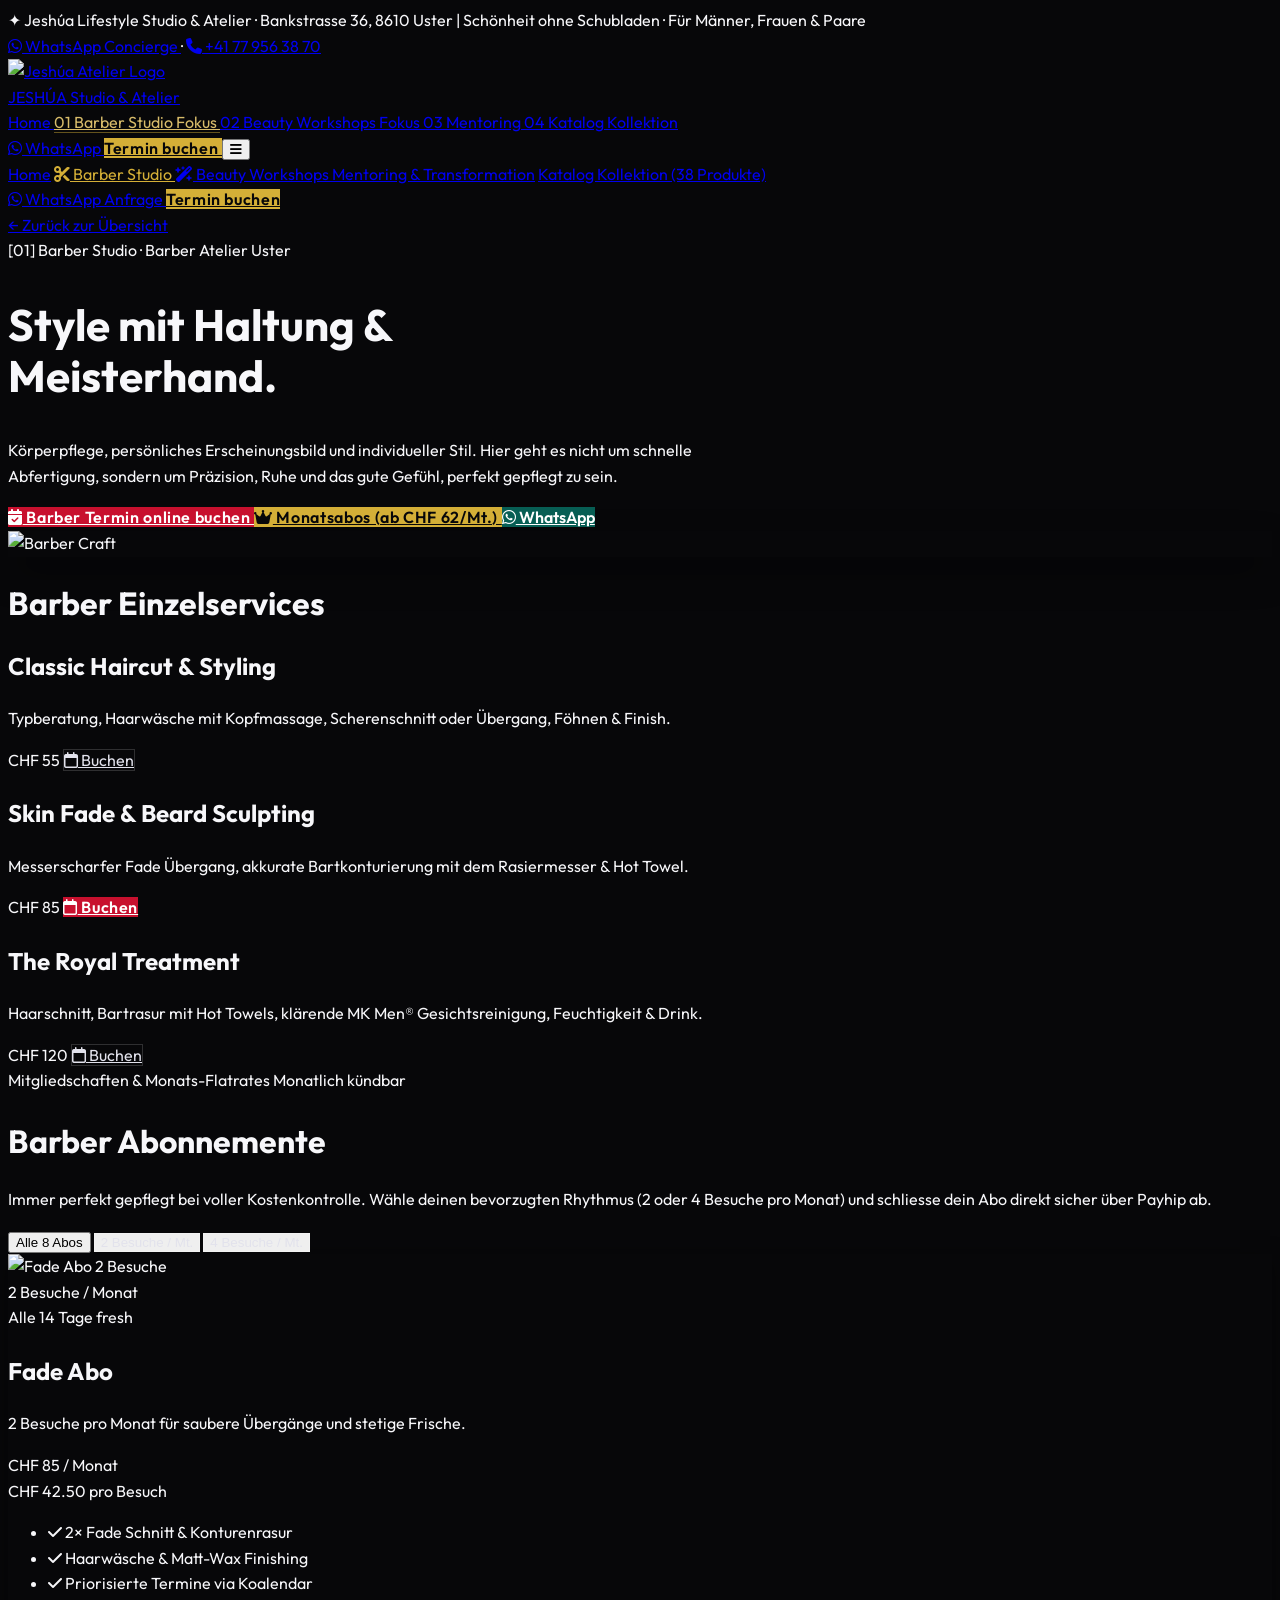
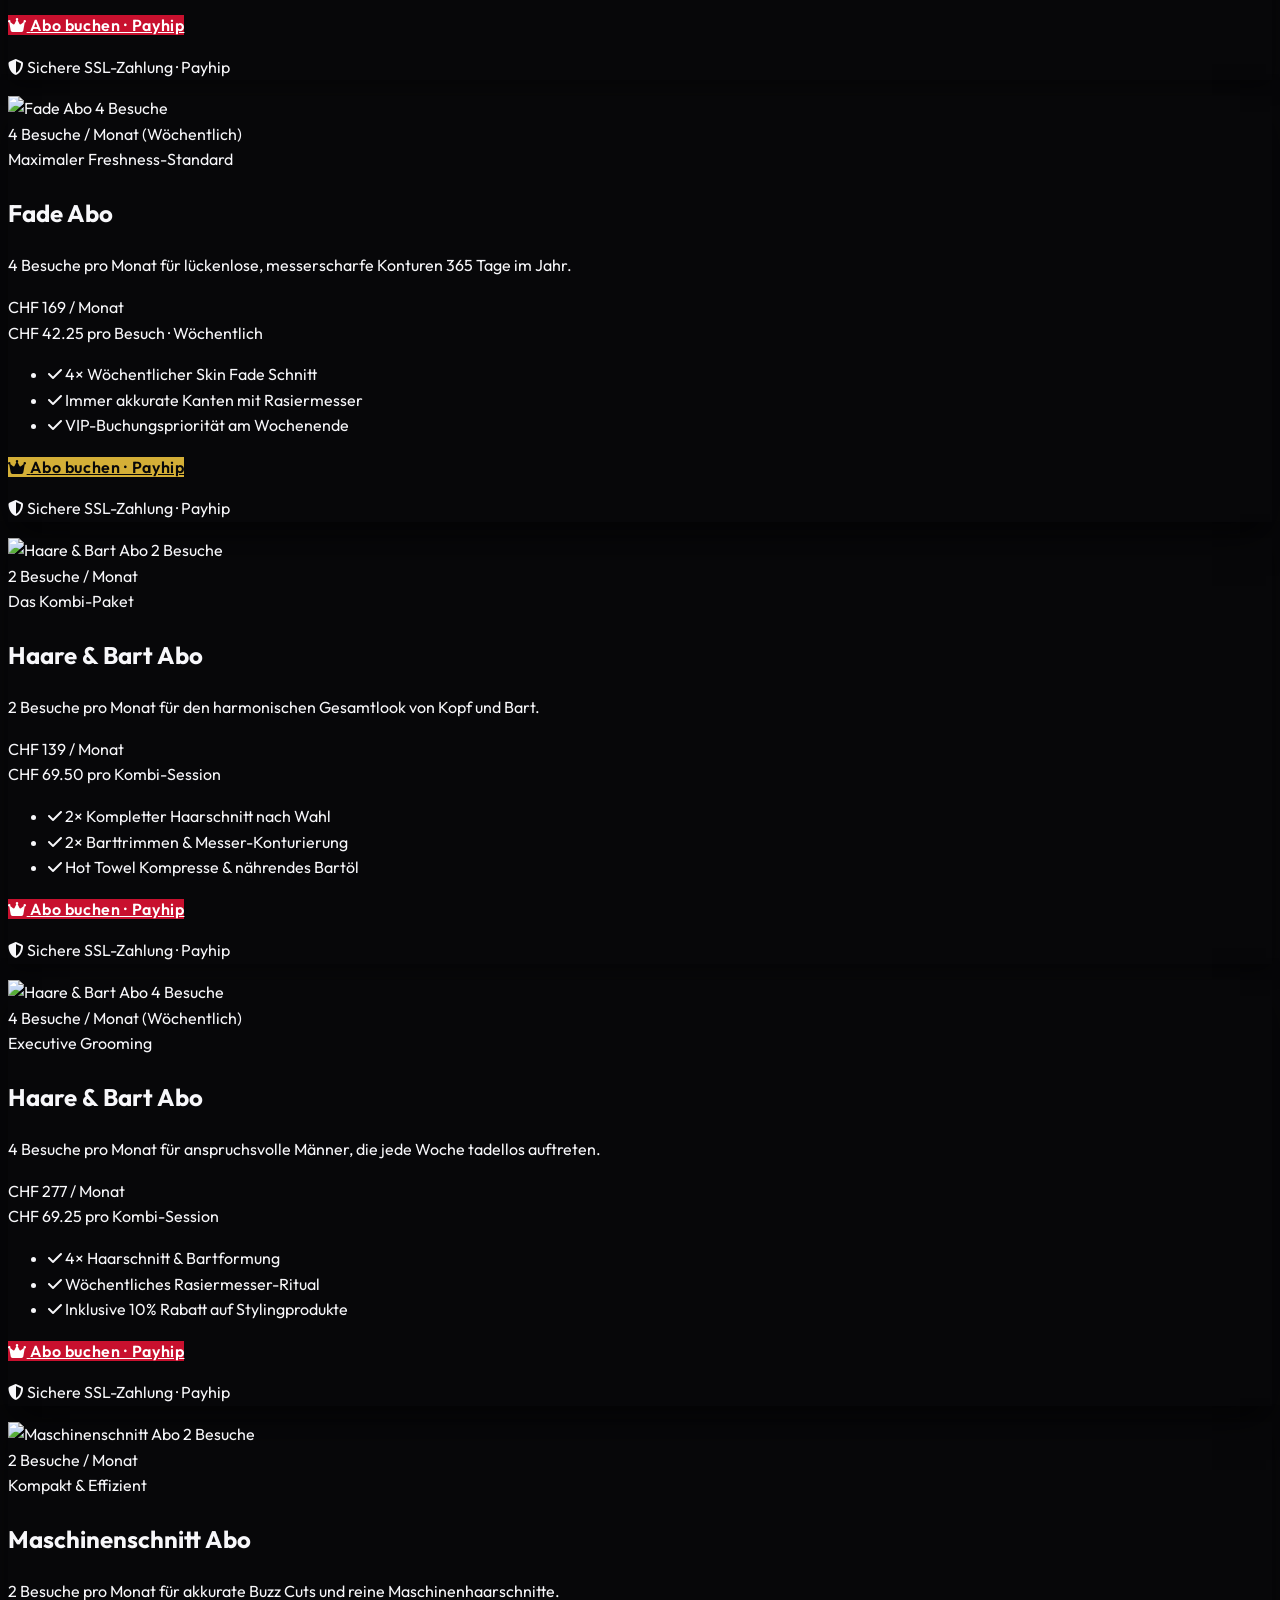
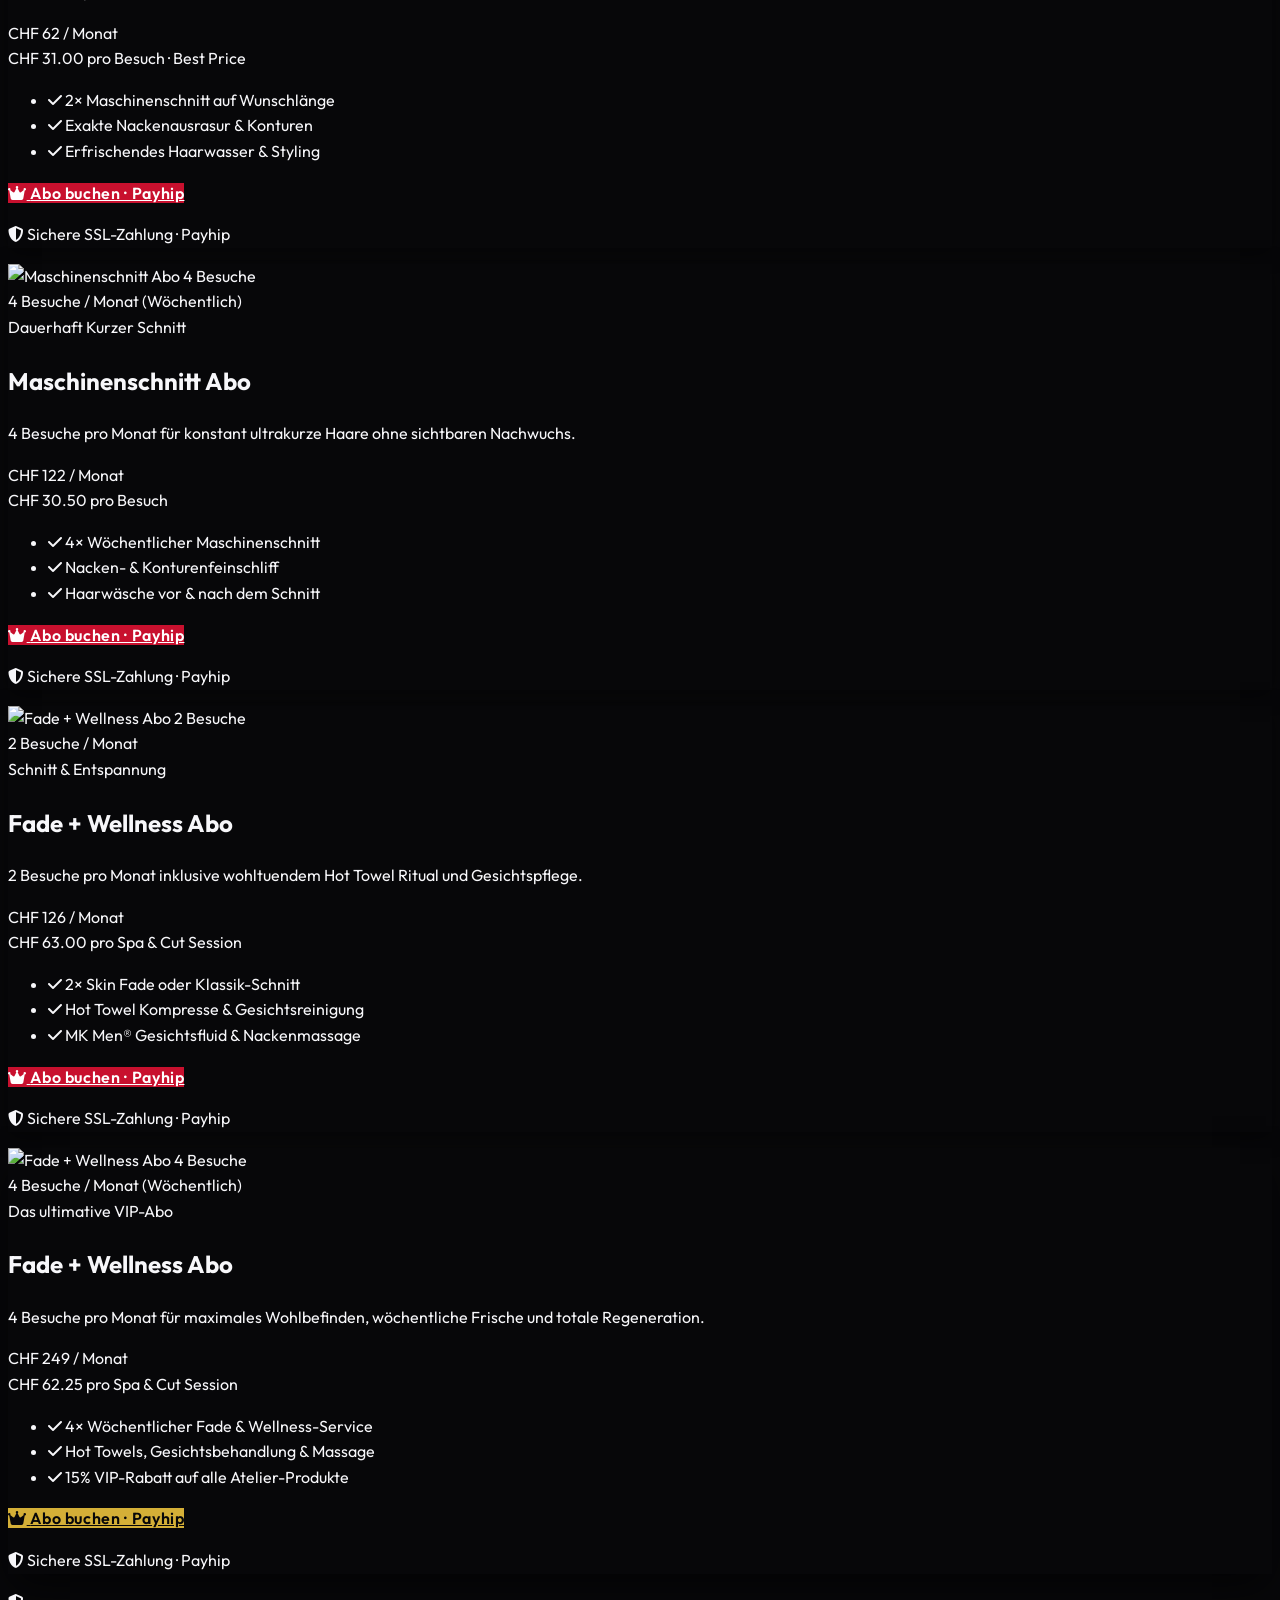
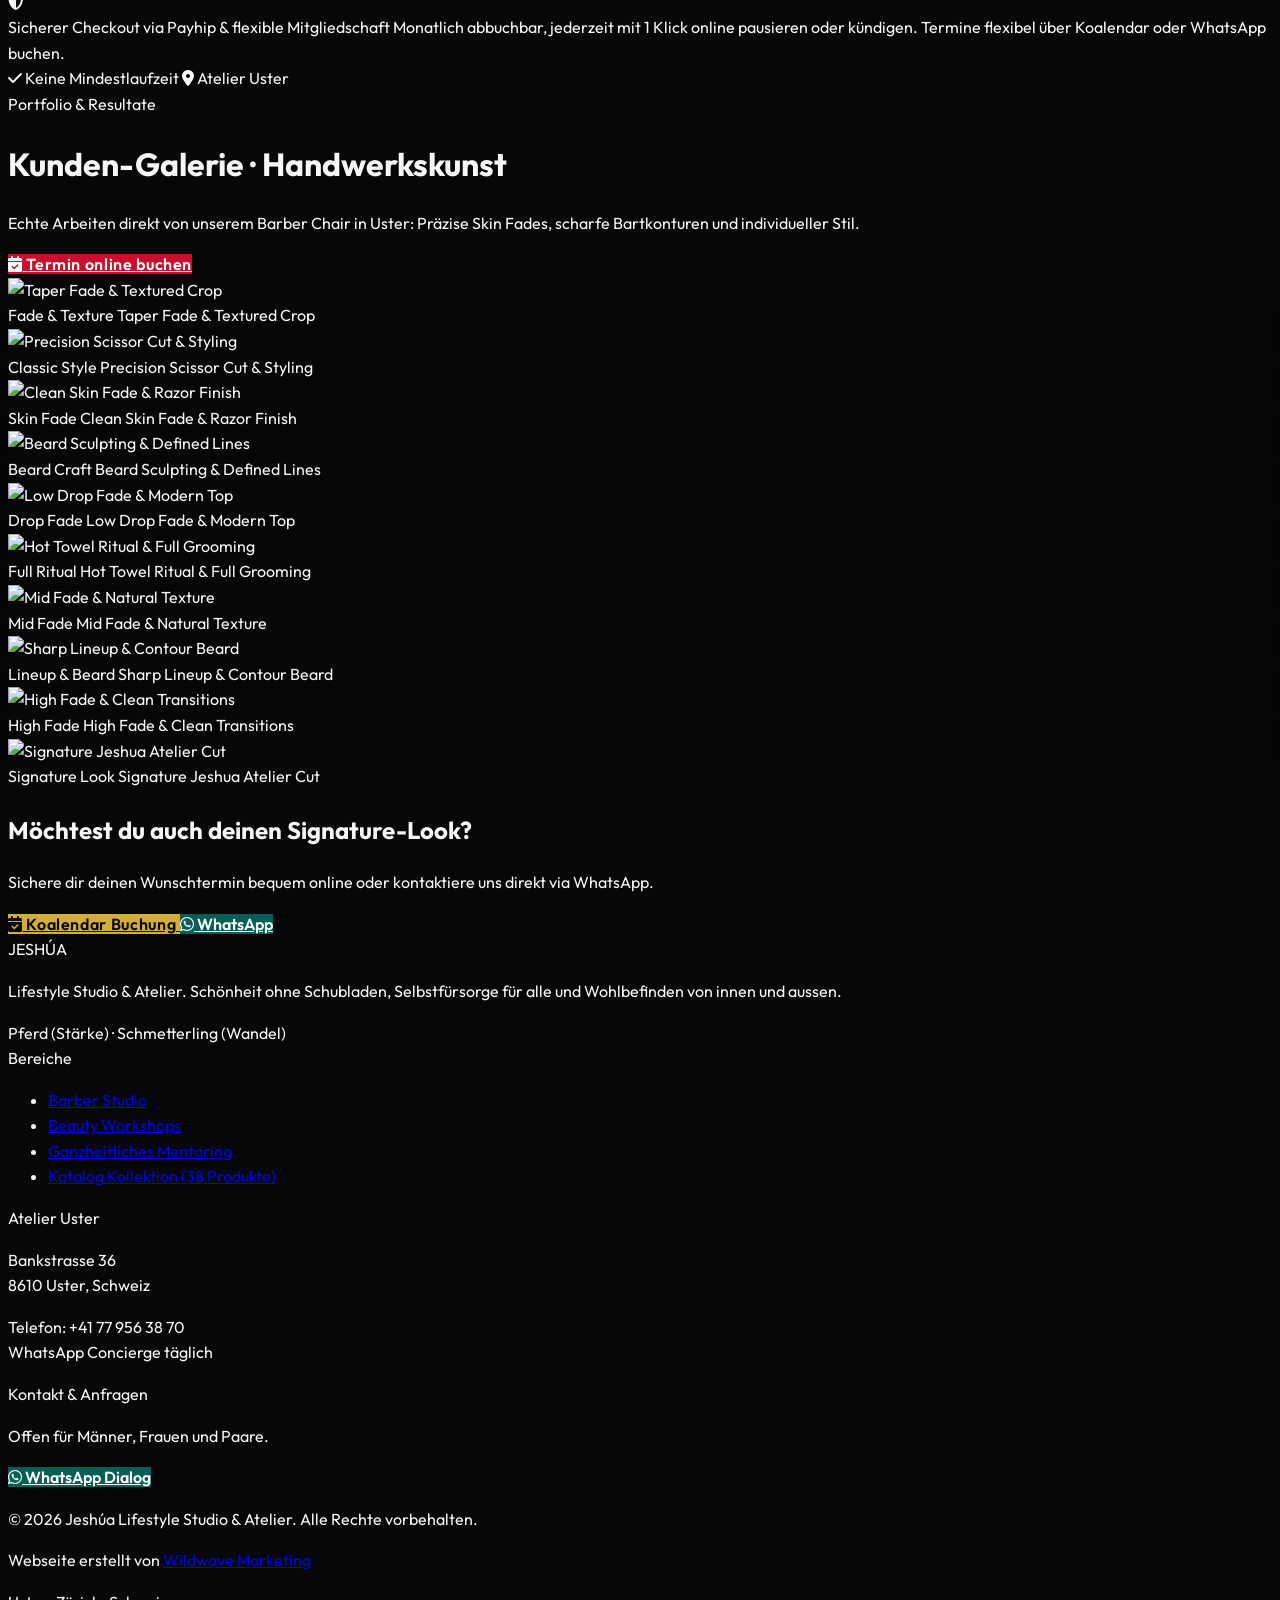
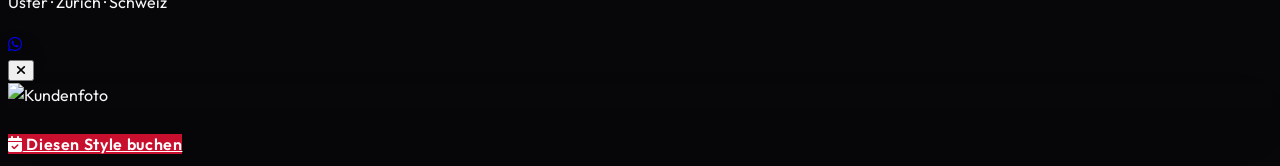
==== barber.html @ 0dd4ef63 "Add Wildwave Marketing credit to the site footer Give the studio site a visible, linked credit for t" ====
<!DOCTYPE html>
<html lang="de" class="scroll-smooth">
<head>
  <meta charset="UTF-8">
  <meta name="viewport" content="width=device-width, initial-scale=1.0">
  <title>Barber Studio Uster · Cuts, Fades & Monatsabos | JESHÚA Atelier</title>
  <meta name="description" content="Barber Studio im Jeshúa Atelier Uster: Classic Haircut, Skin Fade, Beard Sculpting, The Royal Treatment und Monatsabos ab CHF 62. Jetzt Termin online oder per WhatsApp buchen.">

  <!-- Payhip Integration Script -->
  <script type="text/javascript" src="https://payhip.com/payhip.js"></script>

  <!-- Favicon -->
  <link rel="icon" type="image/jpeg" href="https://res.cloudinary.com/dnrvauviq/image/upload/v1792697688/WhatsApp_Image_2026-10-22_at_21.24.16_eo6oou.jpg">

  <!-- Tailwind CSS CDN -->
  <script src="https://cdn.tailwindcss.com"></script>

  <!-- Font Awesome 6 Pro Icons -->
  <link rel="stylesheet" href="https://cdnjs.cloudflare.com/ajax/libs/font-awesome/6.5.1/css/all.min.css">

  <!-- Google Fonts: Cormorant Garamond, Cinzel, Outfit -->
  <link rel="preconnect" href="https://fonts.googleapis.com">
  <link rel="preconnect" href="https://fonts.gstatic.com" crossorigin>
  <link href="https://fonts.googleapis.com/css2?family=Cinzel:wght@500;600;700;800;900&family=Cormorant+Garamond:ital,wght@0,400;0,500;0,600;0,700;1,400;1,600&family=Outfit:wght@300;400;500;600;700&display=swap" rel="stylesheet">

  <script>
    tailwind.config = {
      theme: {
        extend: {
          colors: {
            atelier: {
              black: '#070709',
              lacquer: '#0D0D11',
              surface: '#131318',
              card: '#18181F',
              gold: '#D4AF37',
              goldLight: '#E8D18D',
              goldDeep: '#9C8022',
              crimson: '#C8102E',
              crimsonLight: '#E52E4D',
              border: 'rgba(255, 255, 255, 0.08)',
              borderGold: 'rgba(212, 175, 55, 0.22)',
            }
          },
          fontFamily: {
            sans: ['Outfit', 'sans-serif'],
            serif: ['Cormorant Garamond', 'serif'],
            cinzel: ['Cinzel', 'serif'],
          }
        }
      }
    }
  </script>

  <!-- Gemeinsame Atelier-Styles -->
  <link rel="stylesheet" href="assets/styles.css">
</head>
<body class="bg-atelier-black text-slate-100 min-h-screen flex flex-col selection:bg-atelier-crimson selection:text-white">

  <!-- TOP HEADER UTILITY BAR -->
  <header class="border-b border-white/5 bg-atelier-lacquer py-2.5 px-6 text-xs text-slate-400">
    <div class="max-w-7xl mx-auto flex flex-col sm:flex-row items-center justify-between gap-2">
      <div class="flex items-center gap-3">
        <span class="text-atelier-gold text-xs">✦</span>
        <span class="text-slate-300 font-medium tracking-wide">Jeshúa Lifestyle Studio & Atelier · Bankstrasse 36, 8610 Uster</span>
        <span class="hidden lg:inline text-slate-600">|</span>
        <span class="hidden lg:inline text-slate-400 font-light">Schönheit ohne Schubladen · Für Männer, Frauen & Paare</span>
      </div>
      <div class="flex items-center gap-5 text-slate-300">
        <a href="https://wa.me/41779563870?text=Hallo%20Jeshua%20Atelier,%20ich%20h%C3%A4tte%20eine%20Anfrage..." target="_blank" class="hover:text-emerald-400 transition-colors flex items-center gap-1.5">
          <i class="fa-brands fa-whatsapp text-emerald-400"></i> WhatsApp Concierge
        </a>
        <span class="text-slate-700">·</span>
        <a href="tel:+41779563870" class="hover:text-atelier-gold transition-colors flex items-center gap-1.5">
          <i class="fa-solid fa-phone text-atelier-crimson text-xs"></i> +41 77 956 38 70
        </a>
      </div>
    </div>
  </header>

  <!-- MAIN NAVIGATION -->
  <nav id="mainNav" class="sticky top-0 z-40 bg-atelier-black/95 backdrop-blur-xl border-b border-white/10 transition-all">
    <div class="max-w-7xl mx-auto px-4 sm:px-6 lg:px-8">
      <div class="flex items-center justify-between h-20">
        
        <!-- Brand Identity Logo -->
        <a href="index.html" class="flex items-center gap-4 group cursor-pointer">
          <div class="w-12 h-12 rounded-full border border-atelier-borderGold overflow-hidden bg-black p-0.5 group-hover:border-atelier-gold transition-colors">
            <img src="https://res.cloudinary.com/dnrvauviq/image/upload/v1792697688/WhatsApp_Image_2026-10-22_at_21.24.16_eo6oou.jpg" onerror="this.onerror=null; this.src='jeshua_logo.jpg'" alt="Jeshúa Atelier Logo" class="w-full h-full rounded-full object-cover">
          </div>
          <div class="flex flex-col">
            <span class="font-cinzel text-xl sm:text-2xl font-bold tracking-widest text-white group-hover:text-atelier-gold transition-colors">JESHÚA</span>
            <span class="text-[9px] uppercase tracking-[0.24em] text-atelier-gold font-medium">Studio & Atelier</span>
          </div>
        </a>

        <!-- Desktop Navigation Items -->
        <div class="hidden lg:flex items-center gap-2">
          <a href="index.html" class="nav-item px-3.5 py-2 text-xs font-medium text-slate-300 hover:text-white transition-colors tracking-wider uppercase">
            Home
          </a>
          
          <!-- Barber Studio -->
          <a href="barber.html" aria-current="page" class="nav-item is-active px-3.5 py-2 text-xs font-semibold text-white hover:text-atelier-crimson transition-colors tracking-wider uppercase flex items-center gap-2">
            <span class="text-[10px] text-atelier-crimson font-mono font-bold">01</span>
            <span>Barber Studio</span>
            <span class="text-[9px] bg-atelier-crimson/15 text-atelier-crimson border border-atelier-crimson/30 px-1.5 py-0.5 rounded uppercase font-bold tracking-widest">Fokus</span>
          </a>

          <!-- Beauty Workshops -->
          <a href="workshops.html" class="nav-item px-3.5 py-2 text-xs font-semibold text-white hover:text-atelier-gold transition-colors tracking-wider uppercase flex items-center gap-2">
            <span class="text-[10px] text-atelier-gold font-mono font-bold">02</span>
            <span>Beauty Workshops</span>
            <span class="text-[9px] bg-atelier-gold/15 text-atelier-gold border border-atelier-gold/30 px-1.5 py-0.5 rounded uppercase font-bold tracking-widest">Fokus</span>
          </a>

          <!-- Pillar 3: Mentoring -->
          <a href="mentoring.html" class="nav-item px-3.5 py-2 text-xs font-medium text-slate-300 hover:text-white transition-colors tracking-wider uppercase flex items-center gap-1.5">
            <span class="text-[10px] text-slate-500 font-mono">03</span>
            <span>Mentoring</span>
          </a>

          <!-- Katalog Kollektion -->
          <a href="katalog.html" class="nav-item px-3.5 py-2 text-xs font-medium text-slate-300 hover:text-white transition-colors tracking-wider uppercase flex items-center gap-1.5">
            <span class="text-[10px] text-slate-500 font-mono">04</span>
            <span>Katalog Kollektion</span>
          </a>
        </div>

        <!-- Right Quick Actions -->
        <div class="flex items-center gap-3">
          <a href="https://wa.me/41779563870?text=Hallo%20Jeshua%20Studio%2C%20ich%20habe%20eine%20Anfrage..." target="_blank" class="hidden sm:inline-flex items-center gap-2 px-3.5 py-2 rounded-lg text-xs font-medium border border-emerald-500/30 bg-emerald-500/10 text-emerald-300 hover:bg-emerald-500/20 transition-all">
            <i class="fa-brands fa-whatsapp text-emerald-400"></i>
            <span>WhatsApp</span>
          </a>

          <a href="termin.html" class="btn-atelier-gold px-4 sm:px-5 py-2 rounded-lg text-xs uppercase tracking-wider font-semibold">
            Termin buchen
          </a>

          <!-- Mobile Toggle -->
          <button onclick="toggleMobileMenu()" class="lg:hidden p-2 text-slate-300 hover:text-white rounded-lg transition-colors" aria-label="Menü">
            <i class="fa-solid fa-bars text-lg" id="menuIcon"></i>
          </button>
        </div>

      </div>
    </div>

    <!-- Mobile Dropdown -->
    <div id="mobileMenu" class="hidden lg:hidden bg-atelier-lacquer border-b border-white/10 px-6 py-5 space-y-3">
      <a href="index.html" class="block py-2 text-sm text-slate-200 hover:text-atelier-gold tracking-wide">Home</a>
      <a href="barber.html" aria-current="page" class="mobile-nav-item is-active flex items-center justify-between py-2 text-sm text-white font-semibold">
        <span class="flex items-center gap-2"><i class="fa-solid fa-scissors text-atelier-crimson text-xs"></i> Barber Studio</span>
        
      </a>
      <a href="workshops.html" class="flex items-center justify-between py-2 text-sm text-white font-semibold">
        <span class="flex items-center gap-2"><i class="fa-solid fa-wand-magic-sparkles text-atelier-gold text-xs"></i> Beauty Workshops</span>
        
      </a>
      <a href="mentoring.html" class="block py-2 text-sm text-slate-200 hover:text-white">Mentoring & Transformation</a>
      <a href="katalog.html" class="block py-2 text-sm text-slate-200 hover:text-white">Katalog Kollektion (38 Produkte)</a>
      
      <div class="pt-4 border-t border-white/10 space-y-2">
        <a href="https://wa.me/41779563870?text=Hallo%20Jeshua%20Studio..." target="_blank" class="flex items-center justify-center gap-2 w-full py-2.5 rounded-lg bg-emerald-600/20 border border-emerald-500/40 text-emerald-300 text-xs font-semibold">
          <i class="fa-brands fa-whatsapp text-sm"></i> WhatsApp Anfrage
        </a>
        <a href="termin.html" class="block btn-atelier-gold text-center py-2.5 rounded-lg text-xs uppercase font-bold tracking-wider">
          Termin buchen
        </a>
      </div>
    </div>
  </nav>

  <!-- HAUPTINHALT -->
  <main class="flex-grow">

    <section class="py-20 px-6 border-b border-white/10">
      <div class="max-w-6xl mx-auto">
        
        <a href="index.html" class="text-xs uppercase font-mono tracking-wider text-slate-400 hover:text-white transition-colors mb-8 inline-flex items-center gap-2">
          ← Zurück zur Übersicht
        </a>

        <div class="grid lg:grid-cols-12 gap-12 items-center mb-20">
          <div class="lg:col-span-7 space-y-6">
            <span class="text-xs font-mono uppercase tracking-[0.25em] text-atelier-crimson font-semibold block">
              [01] Barber Studio · Barber Atelier Uster
            </span>
            <h1 class="font-serif text-4xl sm:text-6xl text-white font-normal leading-[1.05]">
              Style mit Haltung & <br><span class="italic text-atelier-crimson">Meisterhand.</span>
            </h1>
            <p class="text-slate-300 text-base lead-text font-light leading-relaxed">
              Körperpflege, persönliches Erscheinungsbild und individueller Stil. Hier geht es nicht um schnelle Abfertigung, sondern um Präzision, Ruhe und das gute Gefühl, perfekt gepflegt zu sein.
            </p>
            <div class="flex flex-wrap items-center gap-4 pt-2">
              <a href="https://koalendar.com/e/termin-buchung-jeshua" target="_blank" rel="noopener noreferrer" class="btn-atelier-crimson px-6 py-3 rounded-lg text-xs uppercase tracking-wider font-semibold flex items-center gap-2">
                <i class="fa-solid fa-calendar-check"></i> Barber Termin online buchen
              </a>
              <a href="#barber-flatrate" class="btn-atelier-gold px-5 py-3 rounded-lg text-xs uppercase tracking-wider font-semibold flex items-center gap-2">
                <i class="fa-solid fa-crown text-amber-950 text-xs"></i> Monatsabos (ab CHF 62/Mt.)
              </a>
              <a href="https://wa.me/41779563870?text=Hallo%20Jeshua%20Barber%2C%20ich%20m%C3%B6chte%20einen%20Termin%20buchen..." target="_blank" class="btn-atelier-whatsapp px-5 py-3 rounded-lg text-xs font-semibold flex items-center gap-2">
                <i class="fa-brands fa-whatsapp text-sm"></i> WhatsApp
              </a>
            </div>
          </div>

          <div class="lg:col-span-5">
            <div class="rounded-2xl overflow-hidden border border-white/10 elevation-2">
              <img src="https://images.unsplash.com/photo-1503951914875-452162b0f3f1?auto=format&fit=crop&w=1200&q=80" alt="Barber Craft" class="w-full h-80 object-cover">
            </div>
          </div>
        </div>

        <!-- Services List -->
        <div id="barber-rates" class="space-y-6 mb-20">
          <h2 class="font-serif text-2xl sm:text-3xl text-white font-normal border-b border-white/10 pb-4">
            Barber Einzelservices
          </h2>

          <div class="divide-y divide-white/5">
            
            <div class="py-5 flex flex-col sm:flex-row sm:items-center justify-between gap-4">
              <div>
                <h3 class="font-serif text-xl text-white font-normal">Classic Haircut & Styling</h3>
                <p class="text-slate-400 text-xs font-light mt-1">Typberatung, Haarwäsche mit Kopfmassage, Scherenschnitt oder Übergang, Föhnen & Finish.</p>
              </div>
              <div class="flex items-center gap-6 shrink-0">
                <span class="text-lg font-mono text-white font-semibold">CHF 55</span>
                <a href="https://koalendar.com/e/termin-buchung-jeshua" target="_blank" rel="noopener noreferrer" class="btn-atelier-outline px-4 py-2 rounded-lg text-xs font-semibold flex items-center gap-1.5"><i class="fa-regular fa-calendar text-[11px]"></i> Buchen</a>
              </div>
            </div>

            <div class="py-5 flex flex-col sm:flex-row sm:items-center justify-between gap-4">
              <div>
                <h3 class="font-serif text-xl text-white font-normal">Skin Fade & Beard Sculpting</h3>
                <p class="text-slate-400 text-xs font-light mt-1">Messerscharfer Fade Übergang, akkurate Bartkonturierung mit dem Rasiermesser & Hot Towel.</p>
              </div>
              <div class="flex items-center gap-6 shrink-0">
                <span class="text-lg font-mono text-white font-semibold">CHF 85</span>
                <a href="https://koalendar.com/e/termin-buchung-jeshua" target="_blank" rel="noopener noreferrer" class="btn-atelier-crimson px-4 py-2 rounded-lg text-xs font-semibold flex items-center gap-1.5"><i class="fa-regular fa-calendar text-[11px]"></i> Buchen</a>
              </div>
            </div>

            <div class="py-5 flex flex-col sm:flex-row sm:items-center justify-between gap-4">
              <div>
                <h3 class="font-serif text-xl text-white font-normal">The Royal Treatment</h3>
                <p class="text-slate-400 text-xs font-light mt-1">Haarschnitt, Bartrasur mit Hot Towels, klärende MK Men® Gesichtsreinigung, Feuchtigkeit & Drink.</p>
              </div>
              <div class="flex items-center gap-6 shrink-0">
                <span class="text-lg font-mono text-white font-semibold">CHF 120</span>
                <a href="https://koalendar.com/e/termin-buchung-jeshua" target="_blank" rel="noopener noreferrer" class="btn-atelier-outline px-4 py-2 rounded-lg text-xs font-semibold flex items-center gap-1.5"><i class="fa-regular fa-calendar text-[11px]"></i> Buchen</a>
              </div>
            </div>

          </div>
        </div>

                  <!-- BARBER MONATSABOS & FLATRATES (PAYHIP INTEGRATION) -->
        <div id="barber-flatrate" class="space-y-8 mb-24">
          
          <!-- Section Header & Filter Tabs -->
          <div class="flex flex-col md:flex-row md:items-end justify-between gap-6 border-b border-white/10 pb-6">
            <div class="space-y-2">
              <div class="flex items-center gap-3">
                <span class="text-xs font-mono uppercase tracking-[0.25em] text-atelier-crimson font-bold block">
                  Mitgliedschaften &amp; Monats-Flatrates
                </span>
                <span class="text-[10px] font-mono uppercase px-2 py-0.5 rounded bg-emerald-500/10 text-emerald-400 font-medium border border-emerald-500/20">Monatlich kündbar</span>
              </div>
              <h2 class="font-serif text-3xl sm:text-4xl text-white font-normal">
                Barber Abonnemente
              </h2>
              <p class="text-slate-400 text-sm max-w-2xl font-light">
                Immer perfekt gepflegt bei voller Kostenkontrolle. Wähle deinen bevorzugten Rhythmus (2 oder 4 Besuche pro Monat) und schliesse dein Abo direkt sicher über Payhip ab.
              </p>
            </div>

            <!-- Filter Buttons: All, 2 Besuche, 4 Besuche -->
            <div class="flex items-center gap-2 shrink-0">
              <button onclick="filterAbos('all', this)" class="abo-filter-btn px-4 py-2 rounded-lg text-xs tracking-wider uppercase font-semibold bg-atelier-gold text-black transition-all">
                Alle 8 Abos
              </button>
              <button onclick="filterAbos('2', this)" class="abo-filter-btn px-4 py-2 rounded-lg text-xs tracking-wider uppercase font-medium btn-atelier-outline text-slate-300 transition-all">
                2 Besuche / Mt.
              </button>
              <button onclick="filterAbos('4', this)" class="abo-filter-btn px-4 py-2 rounded-lg text-xs tracking-wider uppercase font-medium btn-atelier-outline text-slate-300 transition-all">
                4 Besuche / Mt.
              </button>
            </div>
          </div>

                      <!-- Grid of 8 Subscription Plans in Exact Sequence -->
          <div class="grid grid-cols-1 md:grid-cols-2 lg:grid-cols-4 gap-6">
            
            <!-- 1. Fade Abo 2 Besuche/Monat -->
            <div class="abo-plan-card rounded-2xl border border-white/10 bg-atelier-surface elevation-1 flex flex-col justify-between overflow-hidden transition-all duration-300 hover:border-atelier-borderGold hover:-translate-y-1" data-frequency="2">
              <div>
                <div class="relative aspect-square w-full overflow-hidden bg-black">
                  <img src="https://payhip.com/cdn-cgi/image/format=auto,width=500/https://pe56d.s3.amazonaws.com/o_1k41el6ncv6shq01f991fes1g3tl.jpg" onerror="this.onerror=null; this.src='jeshua_abos/abo_01_fade_2.jpg'" alt="Fade Abo 2 Besuche" class="w-full h-full object-cover transition-transform duration-500 hover:scale-105">
                  <div class="absolute inset-0 bg-gradient-to-t from-atelier-surface via-transparent to-black/30 pointer-events-none"></div>
                  <span class="absolute top-3 left-3 text-[10px] font-mono uppercase tracking-wider px-2.5 py-1 rounded bg-black/80 text-atelier-gold border border-atelier-borderGold font-semibold backdrop-blur-sm">
                    2 Besuche / Monat
                  </span>
                </div>
                <div class="p-6 space-y-4">
                  <div>
                    <span class="text-[10px] font-mono uppercase tracking-widest text-slate-400 block mb-1">Alle 14 Tage fresh</span>
                    <h3 class="font-serif text-2xl text-white font-normal">Fade Abo</h3>
                    <p class="text-xs text-slate-400 font-light mt-1">2 Besuche pro Monat für saubere Übergänge und stetige Frische.</p>
                  </div>
                  <div class="pt-2 border-t border-white/5">
                    <div class="font-mono text-3xl font-bold text-white">
                      CHF 85 <span class="text-xs text-slate-400 font-normal">/ Monat</span>
                    </div>
                    <span class="text-[11px] text-emerald-400 font-mono block mt-0.5">CHF 42.50 pro Besuch</span>
                  </div>
                  <ul class="space-y-2 text-xs text-slate-300 pt-1">
                    <li class="flex items-center gap-2">
                      <i class="fa-solid fa-check text-atelier-gold text-xs"></i>
                      <span>2× Fade Schnitt &amp; Konturenrasur</span>
                    </li>
                    <li class="flex items-center gap-2">
                      <i class="fa-solid fa-check text-atelier-gold text-xs"></i>
                      <span>Haarwäsche &amp; Matt-Wax Finishing</span>
                    </li>
                    <li class="flex items-center gap-2">
                      <i class="fa-solid fa-check text-atelier-gold text-xs"></i>
                      <span>Priorisierte Termine via Koalendar</span>
                    </li>
                  </ul>
                </div>
              </div>
              <div class="p-6 pt-0 space-y-2">
                <a href="https://payhip.com/order?link=cDnlJ" 
                   target="_blank" 
                   rel="noopener noreferrer" 
                   class="payhip-buy-button btn-atelier-crimson w-full py-3 px-4 rounded-lg text-xs uppercase tracking-wider font-semibold flex items-center justify-center gap-2 cursor-pointer shadow-md"
                   data-product="cDnlJ"
                   data-theme="none">
                  <i class="fa-solid fa-crown text-amber-300 text-xs"></i>
                  <span>Abo buchen · Payhip</span>
                </a>
                <p class="text-[10px] text-slate-500 font-mono text-center flex items-center justify-center gap-1.5 pt-1">
                  <i class="fa-solid fa-shield-halved text-emerald-400"></i> Sichere SSL-Zahlung · Payhip
                </p>
              </div>
            </div>

            <!-- 2. Fade Abo 4 Besuche/Monat -->
            <div class="abo-plan-card rounded-2xl border border-atelier-borderGold bg-atelier-surface elevation-2 flex flex-col justify-between overflow-hidden transition-all duration-300 hover:border-atelier-gold hover:-translate-y-1 relative" data-frequency="4">
              <div>
                <div class="relative aspect-square w-full overflow-hidden bg-black">
                  <img src="https://payhip.com/cdn-cgi/image/format=auto,width=500/https://pe56d.s3.amazonaws.com/o_1k41em9pqjcg1qaei4h7f11p3mc.jpg" onerror="this.onerror=null; this.src='jeshua_abos/abo_02_fade_4.jpg'" alt="Fade Abo 4 Besuche" class="w-full h-full object-cover transition-transform duration-500 hover:scale-105">
                  <div class="absolute inset-0 bg-gradient-to-t from-atelier-surface via-transparent to-black/30 pointer-events-none"></div>
                  <span class="absolute top-3 left-3 text-[10px] font-mono uppercase tracking-wider px-2.5 py-1 rounded bg-atelier-crimson text-white font-semibold shadow-md">
                    4 Besuche / Monat (Wöchentlich)
                  </span>
                </div>
                <div class="p-6 space-y-4">
                  <div>
                    <span class="text-[10px] font-mono uppercase tracking-widest text-atelier-gold block mb-1">Maximaler Freshness-Standard</span>
                    <h3 class="font-serif text-2xl text-white font-normal">Fade Abo</h3>
                    <p class="text-xs text-slate-400 font-light mt-1">4 Besuche pro Monat für lückenlose, messerscharfe Konturen 365 Tage im Jahr.</p>
                  </div>
                  <div class="pt-2 border-t border-white/5">
                    <div class="font-mono text-3xl font-bold text-white">
                      CHF 169 <span class="text-xs text-slate-400 font-normal">/ Monat</span>
                    </div>
                    <span class="text-[11px] text-emerald-400 font-mono block mt-0.5">CHF 42.25 pro Besuch · Wöchentlich</span>
                  </div>
                  <ul class="space-y-2 text-xs text-slate-300 pt-1">
                    <li class="flex items-center gap-2">
                      <i class="fa-solid fa-check text-atelier-gold text-xs"></i>
                      <span>4× Wöchentlicher Skin Fade Schnitt</span>
                    </li>
                    <li class="flex items-center gap-2">
                      <i class="fa-solid fa-check text-atelier-gold text-xs"></i>
                      <span>Immer akkurate Kanten mit Rasiermesser</span>
                    </li>
                    <li class="flex items-center gap-2">
                      <i class="fa-solid fa-check text-atelier-gold text-xs"></i>
                      <span>VIP-Buchungspriorität am Wochenende</span>
                    </li>
                  </ul>
                </div>
              </div>
              <div class="p-6 pt-0 space-y-2">
                <a href="https://payhip.com/order?link=9hdjM" 
                   target="_blank" 
                   rel="noopener noreferrer" 
                   class="payhip-buy-button btn-atelier-gold w-full py-3 px-4 rounded-lg text-xs uppercase tracking-wider font-semibold flex items-center justify-center gap-2 cursor-pointer shadow-md"
                   data-product="9hdjM"
                   data-theme="none">
                  <i class="fa-solid fa-crown text-amber-950 text-xs"></i>
                  <span>Abo buchen · Payhip</span>
                </a>
                <p class="text-[10px] text-slate-500 font-mono text-center flex items-center justify-center gap-1.5 pt-1">
                  <i class="fa-solid fa-shield-halved text-emerald-400"></i> Sichere SSL-Zahlung · Payhip
                </p>
              </div>
            </div>

            <!-- 3. Haare & Bart Abo 2 Besuche/Monat -->
            <div class="abo-plan-card rounded-2xl border border-white/10 bg-atelier-surface elevation-1 flex flex-col justify-between overflow-hidden transition-all duration-300 hover:border-atelier-borderGold hover:-translate-y-1" data-frequency="2">
              <div>
                <div class="relative aspect-square w-full overflow-hidden bg-black">
                  <img src="https://payhip.com/cdn-cgi/image/format=auto,width=500/https://pe56d.s3.amazonaws.com/o_1k41eoq6t1sub1ec51v21g3334nk.jpg" onerror="this.onerror=null; this.src='jeshua_abos/abo_03_haare_bart_2.jpg'" alt="Haare & Bart Abo 2 Besuche" class="w-full h-full object-cover transition-transform duration-500 hover:scale-105">
                  <div class="absolute inset-0 bg-gradient-to-t from-atelier-surface via-transparent to-black/30 pointer-events-none"></div>
                  <span class="absolute top-3 left-3 text-[10px] font-mono uppercase tracking-wider px-2.5 py-1 rounded bg-black/80 text-atelier-gold border border-atelier-borderGold font-semibold backdrop-blur-sm">
                    2 Besuche / Monat
                  </span>
                </div>
                <div class="p-6 space-y-4">
                  <div>
                    <span class="text-[10px] font-mono uppercase tracking-widest text-slate-400 block mb-1">Das Kombi-Paket</span>
                    <h3 class="font-serif text-2xl text-white font-normal">Haare &amp; Bart Abo</h3>
                    <p class="text-xs text-slate-400 font-light mt-1">2 Besuche pro Monat für den harmonischen Gesamtlook von Kopf und Bart.</p>
                  </div>
                  <div class="pt-2 border-t border-white/5">
                    <div class="font-mono text-3xl font-bold text-white">
                      CHF 139 <span class="text-xs text-slate-400 font-normal">/ Monat</span>
                    </div>
                    <span class="text-[11px] text-emerald-400 font-mono block mt-0.5">CHF 69.50 pro Kombi-Session</span>
                  </div>
                  <ul class="space-y-2 text-xs text-slate-300 pt-1">
                    <li class="flex items-center gap-2">
                      <i class="fa-solid fa-check text-atelier-gold text-xs"></i>
                      <span>2× Kompletter Haarschnitt nach Wahl</span>
                    </li>
                    <li class="flex items-center gap-2">
                      <i class="fa-solid fa-check text-atelier-gold text-xs"></i>
                      <span>2× Barttrimmen &amp; Messer-Konturierung</span>
                    </li>
                    <li class="flex items-center gap-2">
                      <i class="fa-solid fa-check text-atelier-gold text-xs"></i>
                      <span>Hot Towel Kompresse &amp; nährendes Bartöl</span>
                    </li>
                  </ul>
                </div>
              </div>
              <div class="p-6 pt-0 space-y-2">
                <a href="https://payhip.com/order?link=U2cSQ" 
                   target="_blank" 
                   rel="noopener noreferrer" 
                   class="payhip-buy-button btn-atelier-crimson w-full py-3 px-4 rounded-lg text-xs uppercase tracking-wider font-semibold flex items-center justify-center gap-2 cursor-pointer shadow-md"
                   data-product="U2cSQ"
                   data-theme="none">
                  <i class="fa-solid fa-crown text-amber-300 text-xs"></i>
                  <span>Abo buchen · Payhip</span>
                </a>
                <p class="text-[10px] text-slate-500 font-mono text-center flex items-center justify-center gap-1.5 pt-1">
                  <i class="fa-solid fa-shield-halved text-emerald-400"></i> Sichere SSL-Zahlung · Payhip
                </p>
              </div>
            </div>

            <!-- 4. Haare & Bart Abo 4 Besuche/Monat -->
            <div class="abo-plan-card rounded-2xl border border-atelier-borderGold bg-atelier-surface elevation-2 flex flex-col justify-between overflow-hidden transition-all duration-300 hover:border-atelier-gold hover:-translate-y-1" data-frequency="4">
              <div>
                <div class="relative aspect-square w-full overflow-hidden bg-black">
                  <img src="https://payhip.com/cdn-cgi/image/format=auto,width=500/https://pe56d.s3.amazonaws.com/o_1k41eqaomh4ropq1tlp1n5kj22c.jpg" onerror="this.onerror=null; this.src='jeshua_abos/abo_04_haare_bart_4.jpg'" alt="Haare & Bart Abo 4 Besuche" class="w-full h-full object-cover transition-transform duration-500 hover:scale-105">
                  <div class="absolute inset-0 bg-gradient-to-t from-atelier-surface via-transparent to-black/30 pointer-events-none"></div>
                  <span class="absolute top-3 left-3 text-[10px] font-mono uppercase tracking-wider px-2.5 py-1 rounded bg-atelier-crimson text-white font-semibold shadow-md">
                    4 Besuche / Monat (Wöchentlich)
                  </span>
                </div>
                <div class="p-6 space-y-4">
                  <div>
                    <span class="text-[10px] font-mono uppercase tracking-widest text-atelier-gold block mb-1">Executive Grooming</span>
                    <h3 class="font-serif text-2xl text-white font-normal">Haare &amp; Bart Abo</h3>
                    <p class="text-xs text-slate-400 font-light mt-1">4 Besuche pro Monat für anspruchsvolle Männer, die jede Woche tadellos auftreten.</p>
                  </div>
                  <div class="pt-2 border-t border-white/5">
                    <div class="font-mono text-3xl font-bold text-white">
                      CHF 277 <span class="text-xs text-slate-400 font-normal">/ Monat</span>
                    </div>
                    <span class="text-[11px] text-emerald-400 font-mono block mt-0.5">CHF 69.25 pro Kombi-Session</span>
                  </div>
                  <ul class="space-y-2 text-xs text-slate-300 pt-1">
                    <li class="flex items-center gap-2">
                      <i class="fa-solid fa-check text-atelier-gold text-xs"></i>
                      <span>4× Haarschnitt &amp; Bartformung</span>
                    </li>
                    <li class="flex items-center gap-2">
                      <i class="fa-solid fa-check text-atelier-gold text-xs"></i>
                      <span>Wöchentliches Rasiermesser-Ritual</span>
                    </li>
                    <li class="flex items-center gap-2">
                      <i class="fa-solid fa-check text-atelier-gold text-xs"></i>
                      <span>Inklusive 10% Rabatt auf Stylingprodukte</span>
                    </li>
                  </ul>
                </div>
              </div>
              <div class="p-6 pt-0 space-y-2">
                <a href="https://payhip.com/order?link=kRBa9" 
                   target="_blank" 
                   rel="noopener noreferrer" 
                   class="payhip-buy-button btn-atelier-crimson w-full py-3 px-4 rounded-lg text-xs uppercase tracking-wider font-semibold flex items-center justify-center gap-2 cursor-pointer shadow-md"
                   data-product="kRBa9"
                   data-theme="none">
                  <i class="fa-solid fa-crown text-amber-300 text-xs"></i>
                  <span>Abo buchen · Payhip</span>
                </a>
                <p class="text-[10px] text-slate-500 font-mono text-center flex items-center justify-center gap-1.5 pt-1">
                  <i class="fa-solid fa-shield-halved text-emerald-400"></i> Sichere SSL-Zahlung · Payhip
                </p>
              </div>
            </div>

            <!-- 5. Maschinenschnitt Abo 2 Besuche/Monat -->
            <div class="abo-plan-card rounded-2xl border border-white/10 bg-atelier-surface elevation-1 flex flex-col justify-between overflow-hidden transition-all duration-300 hover:border-atelier-borderGold hover:-translate-y-1" data-frequency="2">
              <div>
                <div class="relative aspect-square w-full overflow-hidden bg-black">
                  <img src="https://payhip.com/cdn-cgi/image/format=auto,width=500/https://pe56d.s3.amazonaws.com/o_1k41es4ai1u4qmff9rgo891gh8c.jpg" onerror="this.onerror=null; this.src='jeshua_abos/abo_05_maschinen_2.jpg'" alt="Maschinenschnitt Abo 2 Besuche" class="w-full h-full object-cover transition-transform duration-500 hover:scale-105">
                  <div class="absolute inset-0 bg-gradient-to-t from-atelier-surface via-transparent to-black/30 pointer-events-none"></div>
                  <span class="absolute top-3 left-3 text-[10px] font-mono uppercase tracking-wider px-2.5 py-1 rounded bg-black/80 text-atelier-gold border border-atelier-borderGold font-semibold backdrop-blur-sm">
                    2 Besuche / Monat
                  </span>
                </div>
                <div class="p-6 space-y-4">
                  <div>
                    <span class="text-[10px] font-mono uppercase tracking-widest text-slate-400 block mb-1">Kompakt &amp; Effizient</span>
                    <h3 class="font-serif text-2xl text-white font-normal">Maschinenschnitt Abo</h3>
                    <p class="text-xs text-slate-400 font-light mt-1">2 Besuche pro Monat für akkurate Buzz Cuts und reine Maschinenhaarschnitte.</p>
                  </div>
                  <div class="pt-2 border-t border-white/5">
                    <div class="font-mono text-3xl font-bold text-white">
                      CHF 62 <span class="text-xs text-slate-400 font-normal">/ Monat</span>
                    </div>
                    <span class="text-[11px] text-emerald-400 font-mono block mt-0.5">CHF 31.00 pro Besuch · Best Price</span>
                  </div>
                  <ul class="space-y-2 text-xs text-slate-300 pt-1">
                    <li class="flex items-center gap-2">
                      <i class="fa-solid fa-check text-atelier-gold text-xs"></i>
                      <span>2× Maschinenschnitt auf Wunschlänge</span>
                    </li>
                    <li class="flex items-center gap-2">
                      <i class="fa-solid fa-check text-atelier-gold text-xs"></i>
                      <span>Exakte Nackenausrasur &amp; Konturen</span>
                    </li>
                    <li class="flex items-center gap-2">
                      <i class="fa-solid fa-check text-atelier-gold text-xs"></i>
                      <span>Erfrischendes Haarwasser &amp; Styling</span>
                    </li>
                  </ul>
                </div>
              </div>
              <div class="p-6 pt-0 space-y-2">
                <a href="https://payhip.com/order?link=Q8VOT" 
                   target="_blank" 
                   rel="noopener noreferrer" 
                   class="payhip-buy-button btn-atelier-crimson w-full py-3 px-4 rounded-lg text-xs uppercase tracking-wider font-semibold flex items-center justify-center gap-2 cursor-pointer shadow-md"
                   data-product="Q8VOT"
                   data-theme="none">
                  <i class="fa-solid fa-crown text-amber-300 text-xs"></i>
                  <span>Abo buchen · Payhip</span>
                </a>
                <p class="text-[10px] text-slate-500 font-mono text-center flex items-center justify-center gap-1.5 pt-1">
                  <i class="fa-solid fa-shield-halved text-emerald-400"></i> Sichere SSL-Zahlung · Payhip
                </p>
              </div>
            </div>

            <!-- 6. Maschinenschnitt Abo 4 Besuche/Monat -->
            <div class="abo-plan-card rounded-2xl border border-white/10 bg-atelier-surface elevation-1 flex flex-col justify-between overflow-hidden transition-all duration-300 hover:border-atelier-borderGold hover:-translate-y-1" data-frequency="4">
              <div>
                <div class="relative aspect-square w-full overflow-hidden bg-black">
                  <img src="https://payhip.com/cdn-cgi/image/format=auto,width=500/https://pe56d.s3.amazonaws.com/o_1k41et44lvo6i1idjc1nkm1m3vc.jpg" onerror="this.onerror=null; this.src='jeshua_abos/abo_06_maschinen_4.jpg'" alt="Maschinenschnitt Abo 4 Besuche" class="w-full h-full object-cover transition-transform duration-500 hover:scale-105">
                  <div class="absolute inset-0 bg-gradient-to-t from-atelier-surface via-transparent to-black/30 pointer-events-none"></div>
                  <span class="absolute top-3 left-3 text-[10px] font-mono uppercase tracking-wider px-2.5 py-1 rounded bg-black/80 text-atelier-gold border border-atelier-borderGold font-semibold backdrop-blur-sm">
                    4 Besuche / Monat (Wöchentlich)
                  </span>
                </div>
                <div class="p-6 space-y-4">
                  <div>
                    <span class="text-[10px] font-mono uppercase tracking-widest text-slate-400 block mb-1">Dauerhaft Kurzer Schnitt</span>
                    <h3 class="font-serif text-2xl text-white font-normal">Maschinenschnitt Abo</h3>
                    <p class="text-xs text-slate-400 font-light mt-1">4 Besuche pro Monat für konstant ultrakurze Haare ohne sichtbaren Nachwuchs.</p>
                  </div>
                  <div class="pt-2 border-t border-white/5">
                    <div class="font-mono text-3xl font-bold text-white">
                      CHF 122 <span class="text-xs text-slate-400 font-normal">/ Monat</span>
                    </div>
                    <span class="text-[11px] text-emerald-400 font-mono block mt-0.5">CHF 30.50 pro Besuch</span>
                  </div>
                  <ul class="space-y-2 text-xs text-slate-300 pt-1">
                    <li class="flex items-center gap-2">
                      <i class="fa-solid fa-check text-atelier-gold text-xs"></i>
                      <span>4× Wöchentlicher Maschinenschnitt</span>
                    </li>
                    <li class="flex items-center gap-2">
                      <i class="fa-solid fa-check text-atelier-gold text-xs"></i>
                      <span>Nacken- &amp; Konturenfeinschliff</span>
                    </li>
                    <li class="flex items-center gap-2">
                      <i class="fa-solid fa-check text-atelier-gold text-xs"></i>
                      <span>Haarwäsche vor &amp; nach dem Schnitt</span>
                    </li>
                  </ul>
                </div>
              </div>
              <div class="p-6 pt-0 space-y-2">
                <a href="https://payhip.com/order?link=bsrXL" 
                   target="_blank" 
                   rel="noopener noreferrer" 
                   class="payhip-buy-button btn-atelier-crimson w-full py-3 px-4 rounded-lg text-xs uppercase tracking-wider font-semibold flex items-center justify-center gap-2 cursor-pointer shadow-md"
                   data-product="bsrXL"
                   data-theme="none">
                  <i class="fa-solid fa-crown text-amber-300 text-xs"></i>
                  <span>Abo buchen · Payhip</span>
                </a>
                <p class="text-[10px] text-slate-500 font-mono text-center flex items-center justify-center gap-1.5 pt-1">
                  <i class="fa-solid fa-shield-halved text-emerald-400"></i> Sichere SSL-Zahlung · Payhip
                </p>
              </div>
            </div>

            <!-- 7. Fade + Wellness Abo 2 Besuche/Monat -->
            <div class="abo-plan-card rounded-2xl border border-white/10 bg-atelier-surface elevation-1 flex flex-col justify-between overflow-hidden transition-all duration-300 hover:border-atelier-borderGold hover:-translate-y-1" data-frequency="2">
              <div>
                <div class="relative aspect-square w-full overflow-hidden bg-black">
                  <img src="https://payhip.com/cdn-cgi/image/format=auto,width=500/https://pe56d.s3.amazonaws.com/o_1k41eu69r1qi61jn0dd514r8417c.jpg" onerror="this.onerror=null; this.src='jeshua_abos/abo_07_wellness_2.jpg'" alt="Fade + Wellness Abo 2 Besuche" class="w-full h-full object-cover transition-transform duration-500 hover:scale-105">
                  <div class="absolute inset-0 bg-gradient-to-t from-atelier-surface via-transparent to-black/30 pointer-events-none"></div>
                  <span class="absolute top-3 left-3 text-[10px] font-mono uppercase tracking-wider px-2.5 py-1 rounded bg-black/80 text-atelier-gold border border-atelier-borderGold font-semibold backdrop-blur-sm">
                    2 Besuche / Monat
                  </span>
                </div>
                <div class="p-6 space-y-4">
                  <div>
                    <span class="text-[10px] font-mono uppercase tracking-widest text-slate-400 block mb-1">Schnitt &amp; Entspannung</span>
                    <h3 class="font-serif text-2xl text-white font-normal">Fade + Wellness Abo</h3>
                    <p class="text-xs text-slate-400 font-light mt-1">2 Besuche pro Monat inklusive wohltuendem Hot Towel Ritual und Gesichtspflege.</p>
                  </div>
                  <div class="pt-2 border-t border-white/5">
                    <div class="font-mono text-3xl font-bold text-white">
                      CHF 126 <span class="text-xs text-slate-400 font-normal">/ Monat</span>
                    </div>
                    <span class="text-[11px] text-emerald-400 font-mono block mt-0.5">CHF 63.00 pro Spa &amp; Cut Session</span>
                  </div>
                  <ul class="space-y-2 text-xs text-slate-300 pt-1">
                    <li class="flex items-center gap-2">
                      <i class="fa-solid fa-check text-atelier-gold text-xs"></i>
                      <span>2× Skin Fade oder Klassik-Schnitt</span>
                    </li>
                    <li class="flex items-center gap-2">
                      <i class="fa-solid fa-check text-atelier-gold text-xs"></i>
                      <span>Hot Towel Kompresse &amp; Gesichtsreinigung</span>
                    </li>
                    <li class="flex items-center gap-2">
                      <i class="fa-solid fa-check text-atelier-gold text-xs"></i>
                      <span>MK Men® Gesichtsfluid &amp; Nackenmassage</span>
                    </li>
                  </ul>
                </div>
              </div>
              <div class="p-6 pt-0 space-y-2">
                <a href="https://payhip.com/order?link=LX12E" 
                   target="_blank" 
                   rel="noopener noreferrer" 
                   class="payhip-buy-button btn-atelier-crimson w-full py-3 px-4 rounded-lg text-xs uppercase tracking-wider font-semibold flex items-center justify-center gap-2 cursor-pointer shadow-md"
                   data-product="LX12E"
                   data-theme="none">
                  <i class="fa-solid fa-crown text-amber-300 text-xs"></i>
                  <span>Abo buchen · Payhip</span>
                </a>
                <p class="text-[10px] text-slate-500 font-mono text-center flex items-center justify-center gap-1.5 pt-1">
                  <i class="fa-solid fa-shield-halved text-emerald-400"></i> Sichere SSL-Zahlung · Payhip
                </p>
              </div>
            </div>

            <!-- 8. Fade + Wellness Abo 4 Besuche/Monat -->
            <div class="abo-plan-card rounded-2xl border border-atelier-borderGold bg-atelier-surface elevation-2 flex flex-col justify-between overflow-hidden transition-all duration-300 hover:border-atelier-gold hover:-translate-y-1 relative" data-frequency="4">
              <div>
                <div class="relative aspect-square w-full overflow-hidden bg-black">
                  <img src="https://payhip.com/cdn-cgi/image/format=auto,width=500/https://pe56d.s3.amazonaws.com/o_1k41evvco1ut1fkn7ku1036g70c.jpg" onerror="this.onerror=null; this.src='jeshua_abos/abo_08_wellness_4.jpg'" alt="Fade + Wellness Abo 4 Besuche" class="w-full h-full object-cover transition-transform duration-500 hover:scale-105">
                  <div class="absolute inset-0 bg-gradient-to-t from-atelier-surface via-transparent to-black/30 pointer-events-none"></div>
                  <span class="absolute top-3 left-3 text-[10px] font-mono uppercase tracking-wider px-2.5 py-1 rounded bg-atelier-crimson text-white font-semibold shadow-md">
                    4 Besuche / Monat (Wöchentlich)
                  </span>
                </div>
                <div class="p-6 space-y-4">
                  <div>
                    <span class="text-[10px] font-mono uppercase tracking-widest text-atelier-gold block mb-1">Das ultimative VIP-Abo</span>
                    <h3 class="font-serif text-2xl text-white font-normal">Fade + Wellness Abo</h3>
                    <p class="text-xs text-slate-400 font-light mt-1">4 Besuche pro Monat für maximales Wohlbefinden, wöchentliche Frische und totale Regeneration.</p>
                  </div>
                  <div class="pt-2 border-t border-white/5">
                    <div class="font-mono text-3xl font-bold text-white">
                      CHF 249 <span class="text-xs text-slate-400 font-normal">/ Monat</span>
                    </div>
                    <span class="text-[11px] text-emerald-400 font-mono block mt-0.5">CHF 62.25 pro Spa &amp; Cut Session</span>
                  </div>
                  <ul class="space-y-2 text-xs text-slate-300 pt-1">
                    <li class="flex items-center gap-2">
                      <i class="fa-solid fa-check text-atelier-gold text-xs"></i>
                      <span>4× Wöchentlicher Fade &amp; Wellness-Service</span>
                    </li>
                    <li class="flex items-center gap-2">
                      <i class="fa-solid fa-check text-atelier-gold text-xs"></i>
                      <span>Hot Towels, Gesichtsbehandlung &amp; Massage</span>
                    </li>
                    <li class="flex items-center gap-2">
                      <i class="fa-solid fa-check text-atelier-gold text-xs"></i>
                      <span>15% VIP-Rabatt auf alle Atelier-Produkte</span>
                    </li>
                  </ul>
                </div>
              </div>
              <div class="p-6 pt-0 space-y-2">
                <a href="https://payhip.com/order?link=cNxWQ" 
                   target="_blank" 
                   rel="noopener noreferrer" 
                   class="payhip-buy-button btn-atelier-gold w-full py-3 px-4 rounded-lg text-xs uppercase tracking-wider font-semibold flex items-center justify-center gap-2 cursor-pointer shadow-md"
                   data-product="cNxWQ"
                   data-theme="none">
                  <i class="fa-solid fa-crown text-amber-950 text-xs"></i>
                  <span>Abo buchen · Payhip</span>
                </a>
                <p class="text-[10px] text-slate-500 font-mono text-center flex items-center justify-center gap-1.5 pt-1">
                  <i class="fa-solid fa-shield-halved text-emerald-400"></i> Sichere SSL-Zahlung · Payhip
                </p>
              </div>
            </div>

          </div>

          <!-- Trust Banner: Payhip Integration & Atelier Guarantee -->
          <div class="p-6 rounded-2xl border border-white/10 bg-atelier-lacquer flex flex-col md:flex-row items-center justify-between gap-4 text-xs text-slate-400">
            <div class="flex items-center gap-3">
              <div class="w-10 h-10 rounded-xl bg-atelier-card border border-white/10 flex items-center justify-center text-atelier-gold text-base shrink-0">
                <i class="fa-solid fa-shield-halved"></i>
              </div>
              <div>
                <span class="text-white font-medium block">Sicherer Checkout via Payhip &amp; flexible Mitgliedschaft</span>
                <span class="text-slate-400 text-[11px]">Monatlich abbuchbar, jederzeit mit 1 Klick online pausieren oder kündigen. Termine flexibel über Koalendar oder WhatsApp buchen.</span>
              </div>
            </div>
            <div class="flex items-center gap-4 shrink-0 text-slate-300 font-mono text-[11px]">
              <span class="flex items-center gap-1.5"><i class="fa-solid fa-check text-emerald-400"></i> Keine Mindestlaufzeit</span>
              <span class="flex items-center gap-1.5"><i class="fa-solid fa-location-dot text-atelier-crimson"></i> Atelier Uster</span>
            </div>
          </div>

        </div>

        <!-- KUNDEN-FOTOGALERIE (AUTHENTISCHE CUTS & STYLES) -->
        <div id="barber-gallery" class="space-y-8">
          <div class="flex flex-col md:flex-row md:items-end justify-between gap-6 border-b border-white/10 pb-6">
            <div class="space-y-2">
              <span class="text-xs font-mono uppercase tracking-[0.25em] text-atelier-crimson font-semibold block">
                Portfolio & Resultate
              </span>
              <h2 class="font-serif text-3xl sm:text-4xl text-white font-normal">
                Kunden-Galerie · Handwerkskunst
              </h2>
              <p class="text-slate-400 text-xs sm:text-sm font-light max-w-xl">
                Echte Arbeiten direkt von unserem Barber Chair in Uster: Präzise Skin Fades, scharfe Bartkonturen und individueller Stil.
              </p>
            </div>
            <div class="shrink-0 flex items-center gap-3">
              <a href="https://koalendar.com/e/termin-buchung-jeshua" target="_blank" rel="noopener noreferrer" class="btn-atelier-crimson px-5 py-2.5 rounded-lg text-xs uppercase tracking-wider font-semibold flex items-center gap-2">
                <i class="fa-solid fa-calendar-check"></i> Termin online buchen
              </a>
            </div>
          </div>

          <!-- 10 Customer Photos Grid -->
          <div class="grid grid-cols-2 sm:grid-cols-3 lg:grid-cols-5 gap-4">
          <div class="group relative rounded-xl overflow-hidden cursor-pointer elevation-1 border border-white/10" onclick="openGalleryModal('https://res.cloudinary.com/dtzpydtdg/image/upload/v1781210387/IMG-20260606-WA0002_ksp3zm.jpg', 'jeshua_gallery/barber_client_01.jpg', 'Taper Fade & Textured Crop', 'Fade & Texture')">
            <div class="aspect-[3/4] overflow-hidden bg-black">
              <img src="https://res.cloudinary.com/dtzpydtdg/image/upload/v1781210387/IMG-20260606-WA0002_ksp3zm.jpg" onerror="this.onerror=null; this.src='jeshua_gallery/barber_client_01.jpg'" alt="Taper Fade & Textured Crop" class="w-full h-full object-cover group-hover:scale-105 transition-transform duration-500">
            </div>
            <div class="absolute inset-0 bg-gradient-to-t from-black/90 via-black/20 to-transparent opacity-0 group-hover:opacity-100 transition-opacity duration-300 flex flex-col justify-end p-4">
              <span class="text-[9px] font-mono uppercase tracking-widest text-atelier-crimson font-bold">Fade & Texture</span>
              <span class="text-xs text-white font-medium">Taper Fade & Textured Crop</span>
            </div>
          </div>
          <div class="group relative rounded-xl overflow-hidden cursor-pointer elevation-1 border border-white/10" onclick="openGalleryModal('https://res.cloudinary.com/dtzpydtdg/image/upload/v1781210387/IMG-20260606-WA0003_iebsif.jpg', 'jeshua_gallery/barber_client_02.jpg', 'Precision Scissor Cut & Styling', 'Classic Style')">
            <div class="aspect-[3/4] overflow-hidden bg-black">
              <img src="https://res.cloudinary.com/dtzpydtdg/image/upload/v1781210387/IMG-20260606-WA0003_iebsif.jpg" onerror="this.onerror=null; this.src='jeshua_gallery/barber_client_02.jpg'" alt="Precision Scissor Cut & Styling" class="w-full h-full object-cover group-hover:scale-105 transition-transform duration-500">
            </div>
            <div class="absolute inset-0 bg-gradient-to-t from-black/90 via-black/20 to-transparent opacity-0 group-hover:opacity-100 transition-opacity duration-300 flex flex-col justify-end p-4">
              <span class="text-[9px] font-mono uppercase tracking-widest text-atelier-crimson font-bold">Classic Style</span>
              <span class="text-xs text-white font-medium">Precision Scissor Cut & Styling</span>
            </div>
          </div>
          <div class="group relative rounded-xl overflow-hidden cursor-pointer elevation-1 border border-white/10" onclick="openGalleryModal('https://res.cloudinary.com/dtzpydtdg/image/upload/v1781210387/IMG-20260516-WA0018_itnvga.jpg', 'jeshua_gallery/barber_client_03.jpg', 'Clean Skin Fade & Razor Finish', 'Skin Fade')">
            <div class="aspect-[3/4] overflow-hidden bg-black">
              <img src="https://res.cloudinary.com/dtzpydtdg/image/upload/v1781210387/IMG-20260516-WA0018_itnvga.jpg" onerror="this.onerror=null; this.src='jeshua_gallery/barber_client_03.jpg'" alt="Clean Skin Fade & Razor Finish" class="w-full h-full object-cover group-hover:scale-105 transition-transform duration-500">
            </div>
            <div class="absolute inset-0 bg-gradient-to-t from-black/90 via-black/20 to-transparent opacity-0 group-hover:opacity-100 transition-opacity duration-300 flex flex-col justify-end p-4">
              <span class="text-[9px] font-mono uppercase tracking-widest text-atelier-crimson font-bold">Skin Fade</span>
              <span class="text-xs text-white font-medium">Clean Skin Fade & Razor Finish</span>
            </div>
          </div>
          <div class="group relative rounded-xl overflow-hidden cursor-pointer elevation-1 border border-white/10" onclick="openGalleryModal('https://res.cloudinary.com/dtzpydtdg/image/upload/v1781210387/IMG-20260516-WA0021_o7gd7t.jpg', 'jeshua_gallery/barber_client_04.jpg', 'Beard Sculpting & Defined Lines', 'Beard Craft')">
            <div class="aspect-[3/4] overflow-hidden bg-black">
              <img src="https://res.cloudinary.com/dtzpydtdg/image/upload/v1781210387/IMG-20260516-WA0021_o7gd7t.jpg" onerror="this.onerror=null; this.src='jeshua_gallery/barber_client_04.jpg'" alt="Beard Sculpting & Defined Lines" class="w-full h-full object-cover group-hover:scale-105 transition-transform duration-500">
            </div>
            <div class="absolute inset-0 bg-gradient-to-t from-black/90 via-black/20 to-transparent opacity-0 group-hover:opacity-100 transition-opacity duration-300 flex flex-col justify-end p-4">
              <span class="text-[9px] font-mono uppercase tracking-widest text-atelier-crimson font-bold">Beard Craft</span>
              <span class="text-xs text-white font-medium">Beard Sculpting & Defined Lines</span>
            </div>
          </div>
          <div class="group relative rounded-xl overflow-hidden cursor-pointer elevation-1 border border-white/10" onclick="openGalleryModal('https://res.cloudinary.com/dtzpydtdg/image/upload/v1781210387/IMG-20260516-WA0013_wprpwu.jpg', 'jeshua_gallery/barber_client_05.jpg', 'Low Drop Fade & Modern Top', 'Drop Fade')">
            <div class="aspect-[3/4] overflow-hidden bg-black">
              <img src="https://res.cloudinary.com/dtzpydtdg/image/upload/v1781210387/IMG-20260516-WA0013_wprpwu.jpg" onerror="this.onerror=null; this.src='jeshua_gallery/barber_client_05.jpg'" alt="Low Drop Fade & Modern Top" class="w-full h-full object-cover group-hover:scale-105 transition-transform duration-500">
            </div>
            <div class="absolute inset-0 bg-gradient-to-t from-black/90 via-black/20 to-transparent opacity-0 group-hover:opacity-100 transition-opacity duration-300 flex flex-col justify-end p-4">
              <span class="text-[9px] font-mono uppercase tracking-widest text-atelier-crimson font-bold">Drop Fade</span>
              <span class="text-xs text-white font-medium">Low Drop Fade & Modern Top</span>
            </div>
          </div>
          <div class="group relative rounded-xl overflow-hidden cursor-pointer elevation-1 border border-white/10" onclick="openGalleryModal('https://res.cloudinary.com/dtzpydtdg/image/upload/v1781210387/IMG-20260516-WA0008_kgpyqq.jpg', 'jeshua_gallery/barber_client_06.jpg', 'Hot Towel Ritual & Full Grooming', 'Full Ritual')">
            <div class="aspect-[3/4] overflow-hidden bg-black">
              <img src="https://res.cloudinary.com/dtzpydtdg/image/upload/v1781210387/IMG-20260516-WA0008_kgpyqq.jpg" onerror="this.onerror=null; this.src='jeshua_gallery/barber_client_06.jpg'" alt="Hot Towel Ritual & Full Grooming" class="w-full h-full object-cover group-hover:scale-105 transition-transform duration-500">
            </div>
            <div class="absolute inset-0 bg-gradient-to-t from-black/90 via-black/20 to-transparent opacity-0 group-hover:opacity-100 transition-opacity duration-300 flex flex-col justify-end p-4">
              <span class="text-[9px] font-mono uppercase tracking-widest text-atelier-crimson font-bold">Full Ritual</span>
              <span class="text-xs text-white font-medium">Hot Towel Ritual & Full Grooming</span>
            </div>
          </div>
          <div class="group relative rounded-xl overflow-hidden cursor-pointer elevation-1 border border-white/10" onclick="openGalleryModal('https://res.cloudinary.com/dtzpydtdg/image/upload/v1781210388/IMG-20260515-WA0004_kj3rfb.jpg', 'jeshua_gallery/barber_client_07.jpg', 'Mid Fade & Natural Texture', 'Mid Fade')">
            <div class="aspect-[3/4] overflow-hidden bg-black">
              <img src="https://res.cloudinary.com/dtzpydtdg/image/upload/v1781210388/IMG-20260515-WA0004_kj3rfb.jpg" onerror="this.onerror=null; this.src='jeshua_gallery/barber_client_07.jpg'" alt="Mid Fade & Natural Texture" class="w-full h-full object-cover group-hover:scale-105 transition-transform duration-500">
            </div>
            <div class="absolute inset-0 bg-gradient-to-t from-black/90 via-black/20 to-transparent opacity-0 group-hover:opacity-100 transition-opacity duration-300 flex flex-col justify-end p-4">
              <span class="text-[9px] font-mono uppercase tracking-widest text-atelier-crimson font-bold">Mid Fade</span>
              <span class="text-xs text-white font-medium">Mid Fade & Natural Texture</span>
            </div>
          </div>
          <div class="group relative rounded-xl overflow-hidden cursor-pointer elevation-1 border border-white/10" onclick="openGalleryModal('https://res.cloudinary.com/dtzpydtdg/image/upload/v1781210388/IMG-20260425-WA0001_itytaa.jpg', 'jeshua_gallery/barber_client_08.jpg', 'Sharp Lineup & Contour Beard', 'Lineup & Beard')">
            <div class="aspect-[3/4] overflow-hidden bg-black">
              <img src="https://res.cloudinary.com/dtzpydtdg/image/upload/v1781210388/IMG-20260425-WA0001_itytaa.jpg" onerror="this.onerror=null; this.src='jeshua_gallery/barber_client_08.jpg'" alt="Sharp Lineup & Contour Beard" class="w-full h-full object-cover group-hover:scale-105 transition-transform duration-500">
            </div>
            <div class="absolute inset-0 bg-gradient-to-t from-black/90 via-black/20 to-transparent opacity-0 group-hover:opacity-100 transition-opacity duration-300 flex flex-col justify-end p-4">
              <span class="text-[9px] font-mono uppercase tracking-widest text-atelier-crimson font-bold">Lineup & Beard</span>
              <span class="text-xs text-white font-medium">Sharp Lineup & Contour Beard</span>
            </div>
          </div>
          <div class="group relative rounded-xl overflow-hidden cursor-pointer elevation-1 border border-white/10" onclick="openGalleryModal('https://res.cloudinary.com/dtzpydtdg/image/upload/v1781210388/IMG-20260412-WA0000_a3aiia.jpg', 'jeshua_gallery/barber_client_09.jpg', 'High Fade & Clean Transitions', 'High Fade')">
            <div class="aspect-[3/4] overflow-hidden bg-black">
              <img src="https://res.cloudinary.com/dtzpydtdg/image/upload/v1781210388/IMG-20260412-WA0000_a3aiia.jpg" onerror="this.onerror=null; this.src='jeshua_gallery/barber_client_09.jpg'" alt="High Fade & Clean Transitions" class="w-full h-full object-cover group-hover:scale-105 transition-transform duration-500">
            </div>
            <div class="absolute inset-0 bg-gradient-to-t from-black/90 via-black/20 to-transparent opacity-0 group-hover:opacity-100 transition-opacity duration-300 flex flex-col justify-end p-4">
              <span class="text-[9px] font-mono uppercase tracking-widest text-atelier-crimson font-bold">High Fade</span>
              <span class="text-xs text-white font-medium">High Fade & Clean Transitions</span>
            </div>
          </div>
          <div class="group relative rounded-xl overflow-hidden cursor-pointer elevation-1 border border-white/10" onclick="openGalleryModal('https://res.cloudinary.com/dtzpydtdg/image/upload/v1781210388/IMG-20260328-WA0004_j43tqs.jpg', 'jeshua_gallery/barber_client_10.jpg', 'Signature Jeshua Atelier Cut', 'Signature Look')">
            <div class="aspect-[3/4] overflow-hidden bg-black">
              <img src="https://res.cloudinary.com/dtzpydtdg/image/upload/v1781210388/IMG-20260328-WA0004_j43tqs.jpg" onerror="this.onerror=null; this.src='jeshua_gallery/barber_client_10.jpg'" alt="Signature Jeshua Atelier Cut" class="w-full h-full object-cover group-hover:scale-105 transition-transform duration-500">
            </div>
            <div class="absolute inset-0 bg-gradient-to-t from-black/90 via-black/20 to-transparent opacity-0 group-hover:opacity-100 transition-opacity duration-300 flex flex-col justify-end p-4">
              <span class="text-[9px] font-mono uppercase tracking-widest text-atelier-crimson font-bold">Signature Look</span>
              <span class="text-xs text-white font-medium">Signature Jeshua Atelier Cut</span>
            </div>
          </div>
          </div>

          <!-- Gallery Bottom Action Banner -->
          <div class="p-6 rounded-2xl border border-white/10 bg-atelier-surface flex flex-col sm:flex-row items-center justify-between gap-4">
            <div>
              <h3 class="font-serif text-lg text-white font-normal">Möchtest du auch deinen Signature-Look?</h3>
              <p class="text-xs text-slate-400 font-light">Sichere dir deinen Wunschtermin bequem online oder kontaktiere uns direkt via WhatsApp.</p>
            </div>
            <div class="flex items-center gap-3 shrink-0">
              <a href="https://koalendar.com/e/termin-buchung-jeshua" target="_blank" rel="noopener noreferrer" class="btn-atelier-gold px-4 py-2.5 rounded-lg text-xs font-semibold flex items-center gap-1.5">
                <i class="fa-solid fa-calendar-check"></i> Koalendar Buchung
              </a>
              <a href="https://wa.me/41779563870?text=Hallo%20Jeshua%20Barber%2C%20ich%20habe%20eure%20Kunden-Galerie%20gesehen%20und%20m%C3%B6chte%20einen%20Termin..." target="_blank" class="btn-atelier-whatsapp px-4 py-2.5 rounded-lg text-xs font-semibold flex items-center gap-1.5">
                <i class="fa-brands fa-whatsapp text-sm"></i> WhatsApp
              </a>
            </div>
          </div>

        </div>

      </div>
    </section>
  </main>

  <!-- FOOTER -->
  <footer class="border-t border-white/10 bg-atelier-lacquer pt-16 pb-12 px-6">
    <div class="max-w-6xl mx-auto">
      <div class="grid grid-cols-1 md:grid-cols-4 gap-10 mb-12">
        
        <div class="space-y-3">
          <span class="font-cinzel text-xl font-bold tracking-widest text-white block">JESHÚA</span>
          <p class="text-xs text-slate-400 leading-relaxed font-light">
            Lifestyle Studio & Atelier. Schönheit ohne Schubladen, Selbstfürsorge für alle und Wohlbefinden von innen und aussen.
          </p>
          <span class="text-[10px] font-mono uppercase tracking-widest text-atelier-gold block">
            Pferd (Stärke) · Schmetterling (Wandel)
          </span>
        </div>

        <div>
          <span class="text-xs font-mono uppercase tracking-wider text-slate-300 font-semibold block mb-3">Bereiche</span>
          <ul class="space-y-2 text-xs text-slate-400">
            <li><a href="barber.html" class="hover:text-atelier-crimson transition-colors">Barber Studio</a></li>
            <li><a href="workshops.html" class="hover:text-atelier-gold transition-colors">Beauty Workshops</a></li>
            <li><a href="mentoring.html" class="hover:text-white transition-colors">Ganzheitliches Mentoring</a></li>
            <li><a href="katalog.html" class="hover:text-white transition-colors">Katalog Kollektion (38 Produkte)</a></li>
          </ul>
        </div>

        <div>
          <span class="text-xs font-mono uppercase tracking-wider text-slate-300 font-semibold block mb-3">Atelier Uster</span>
          <p class="text-xs text-slate-400 leading-relaxed font-light mb-2">
            Bankstrasse 36<br>8610 Uster, Schweiz
          </p>
          <p class="text-xs text-slate-400 leading-relaxed font-light">
            Telefon: +41 77 956 38 70<br>
            WhatsApp Concierge täglich
          </p>
        </div>

        <div>
          <span class="text-xs font-mono uppercase tracking-wider text-slate-300 font-semibold block mb-3">Kontakt & Anfragen</span>
          <p class="text-xs text-slate-400 leading-relaxed font-light mb-3">
            Offen für Männer, Frauen und Paare.
          </p>
          <a href="https://wa.me/41779563870?text=Hallo%20Jeshua%20Studio%2C%20ich%20m%C3%B6chte%20gerne..." target="_blank" class="btn-atelier-whatsapp w-full py-2.5 rounded-lg text-xs flex items-center justify-center gap-2">
            <i class="fa-brands fa-whatsapp"></i> WhatsApp Dialog
          </a>
        </div>

      </div>

      <div class="pt-8 border-t border-white/5 flex flex-col sm:flex-row items-center justify-between gap-4 text-xs text-slate-500 font-light">
        <p>© 2026 Jeshúa Lifestyle Studio & Atelier. Alle Rechte vorbehalten.</p>
        <p>Webseite erstellt von <a href="https://wildwave.ch/" target="_blank" rel="noopener noreferrer" class="hover:text-atelier-gold transition-colors">Wildwave Marketing</a></p>
        <p>Uster · Zürich · Schweiz</p>
      </div>
    </div>
  </footer>

  <!-- FLOATING WHATSAPP BUTTON (Discreet, zero glow halo) -->
  <a href="https://wa.me/41779563870?text=Hallo%20Jeshua%20Studio%2C%20ich%20habe%20eine%20Anfrage..." target="_blank" class="fixed bottom-6 right-6 z-50 w-12 h-12 rounded-full bg-[#075E54] hover:bg-[#054C44] text-white flex items-center justify-center text-2xl elevation-2 transition-transform duration-200 hover:scale-105" title="WhatsApp Chat">
    <i class="fa-brands fa-whatsapp"></i>
  </a>

  <!-- GALLERY LIGHTBOX MODAL -->
  <div id="galleryModal" class="fixed inset-0 z-50 bg-black/90 backdrop-blur-md hidden items-center justify-center p-4" onclick="closeGalleryModal()">
    <div class="relative max-w-xl w-full flex flex-col items-center" onclick="event.stopPropagation()">
      <button onclick="closeGalleryModal()" class="absolute -top-12 right-0 w-9 h-9 rounded-full bg-white/10 hover:bg-white/20 text-white flex items-center justify-center text-sm transition-colors" aria-label="Schliessen">
        <i class="fa-solid fa-xmark"></i>
      </button>
      <div class="rounded-2xl overflow-hidden border border-white/15 elevation-3 max-h-[75vh] bg-black">
        <img id="galleryModalImg" src="https://res.cloudinary.com/dtzpydtdg/image/upload/v1781210387/IMG-20260606-WA0002_ksp3zm.jpg" onerror="this.onerror=null; this.src='jeshua_gallery/barber_client_01.jpg'" alt="Kundenfoto" class="max-h-[75vh] w-auto object-contain">
      </div>
      <div class="mt-4 text-center space-y-1">
        <span id="galleryModalTag" class="text-[10px] font-mono uppercase tracking-widest text-atelier-crimson font-bold block"></span>
        <h3 id="galleryModalTitle" class="font-serif text-xl text-white"></h3>
        <a href="https://koalendar.com/e/termin-buchung-jeshua" target="_blank" rel="noopener noreferrer" class="inline-flex items-center gap-2 btn-atelier-crimson px-5 py-2 rounded-lg text-xs font-semibold mt-2">
          <i class="fa-solid fa-calendar-check"></i> Diesen Style buchen
        </a>
      </div>
    </div>
  </div>

  <!-- JAVASCRIPT APP LOGIC -->
  <script src="assets/app.js"></script>

</body>
</html>
---- assets/styles.css ----
:root {
      --bg-base: #070709;
      --gold: #D4AF37;
      --gold-light: #E8D18D;
      --crimson: #C8102E;
      --text-main: #F7F7FA;
      --text-sub: #A1A1B2;
    }

    body {
      background-color: var(--bg-base);
      color: var(--text-main);
      font-family: 'Outfit', sans-serif;
      overflow-x: hidden;
      -webkit-font-smoothing: antialiased;
    }


        /* Hero Marquee Animation (Smooth Left to Right) */
    /* impeccable-disable-next-line marquee */
    .hero-marquee-track {
      display: flex;
      width: max-content;
      animation: heroMarqueeRight 28s linear infinite; /* impeccable-disable-line marquee -- user requested carousel motion */
      will-change: transform;
    }
    .hero-marquee-track:hover {
      animation-play-state: paused;
    }
    @keyframes heroMarqueeRight {
      0% {
        transform: translateX(-50%);
      }
      100% {
        transform: translateX(0%);
      }
    }

    /* Customer Gallery Strip (Smooth Right to Left) */
    /* impeccable-disable-next-line marquee */
    .gallery-strip-track {
      display: flex;
      width: max-content;
      animation: galleryMarqueeLeft 42s linear infinite; /* impeccable-disable-line marquee */
      will-change: transform;
    }
    .gallery-strip-track:hover {
      animation-play-state: paused;
    }
    @keyframes galleryMarqueeLeft {
      0% {
        transform: translateX(0%);
      }
      100% {
        transform: translateX(-50%);
      }
    }
    @media (prefers-reduced-motion: reduce) {
      .gallery-strip-track {
        animation: none;
      }
    }

    /* Refined Typography Measures & Scale */
    h1 { font-size: 2.75rem; line-height: 1.15; }
    h2 { font-size: 2rem; line-height: 1.25; }
    h3 { font-size: 1.5rem; line-height: 1.35; }
    h4 { font-size: 1.25rem; line-height: 1.4; }
    p, body { font-size: 1rem; line-height: 1.6; }
    .lead-text {
      max-width: 68ch;
    }


    /* Natural Directional Depth (Zero neon glow) */
    .elevation-1 {
      box-shadow: 0 4px 20px -2px rgba(0, 0, 0, 0.5);
    }
    .elevation-2 {
      box-shadow: 0 16px 36px -6px rgba(0, 0, 0, 0.65);
    }
    .elevation-3 {
      box-shadow: 0 24px 48px -12px rgba(0, 0, 0, 0.85);
    }

    /* Buttons with Solid High-Contrast Precision */
    .btn-atelier-gold {
      background-color: #D4AF37;
      color: #070709;
      font-weight: 600;
      letter-spacing: 0.04em;
      transition: background-color 0.2s ease, transform 0.2s ease;
    }
    .btn-atelier-gold:hover {
      background-color: #E2C256;
      transform: translateY(-1px);
    }

    .btn-atelier-crimson {
      background-color: #C8102E;
      color: #FFFFFF;
      font-weight: 600;
      letter-spacing: 0.04em;
      transition: background-color 0.2s ease, transform 0.2s ease;
    }
    .btn-atelier-crimson:hover {
      background-color: #D91D3C;
      transform: translateY(-1px);
    }

    .btn-atelier-whatsapp {
      background-color: #075E54;
      color: #FFFFFF;
      font-weight: 600;
      transition: background-color 0.2s ease, transform 0.2s ease;
    }
    .btn-atelier-whatsapp:hover {
      background-color: #054C44;
      transform: translateY(-1px);
    }

    .btn-atelier-outline {
      border: 1px solid rgba(255, 255, 255, 0.16);
      color: #E2E2EC;
      transition: all 0.2s ease;
    }
    .btn-atelier-outline:hover {
      border-color: #D4AF37;
      color: #D4AF37;
      background-color: rgba(212, 175, 55, 0.04);
      transform: translateY(-1px);
    }

    /* Subtle hair-thin divider */
    .hairline-gold {
      height: 1px;
      background: linear-gradient(90deg, transparent 0%, rgba(212, 175, 55, 0.35) 50%, transparent 100%);
    }

    /* Card Hover */
    .gallery-card {
      transition: border-color 0.25s ease, transform 0.25s ease, box-shadow 0.25s ease;
    }
    .gallery-card:hover {
      border-color: rgba(212, 175, 55, 0.38);
      transform: translateY(-3px);
      box-shadow: 0 20px 40px -10px rgba(0, 0, 0, 0.7);
    }

    /* Scrollbar */
    ::-webkit-scrollbar { width: 7px; }
    ::-webkit-scrollbar-track { background: #070709; }
    ::-webkit-scrollbar-thumb { background: #1C1C24; border-radius: 3px; }
    ::-webkit-scrollbar-thumb:hover { background: #D4AF37; }

    /* Aktiver Navigationspunkt je Unterseite */
    .nav-item.is-active {
      color: #D8BC6A;
      border-bottom: 1px solid rgba(212, 175, 55, 0.45);
    }
    .nav-item.is-active:hover {
      color: #E8D18D;
    }
    .mobile-nav-item.is-active {
      color: #D4AF37;
    }
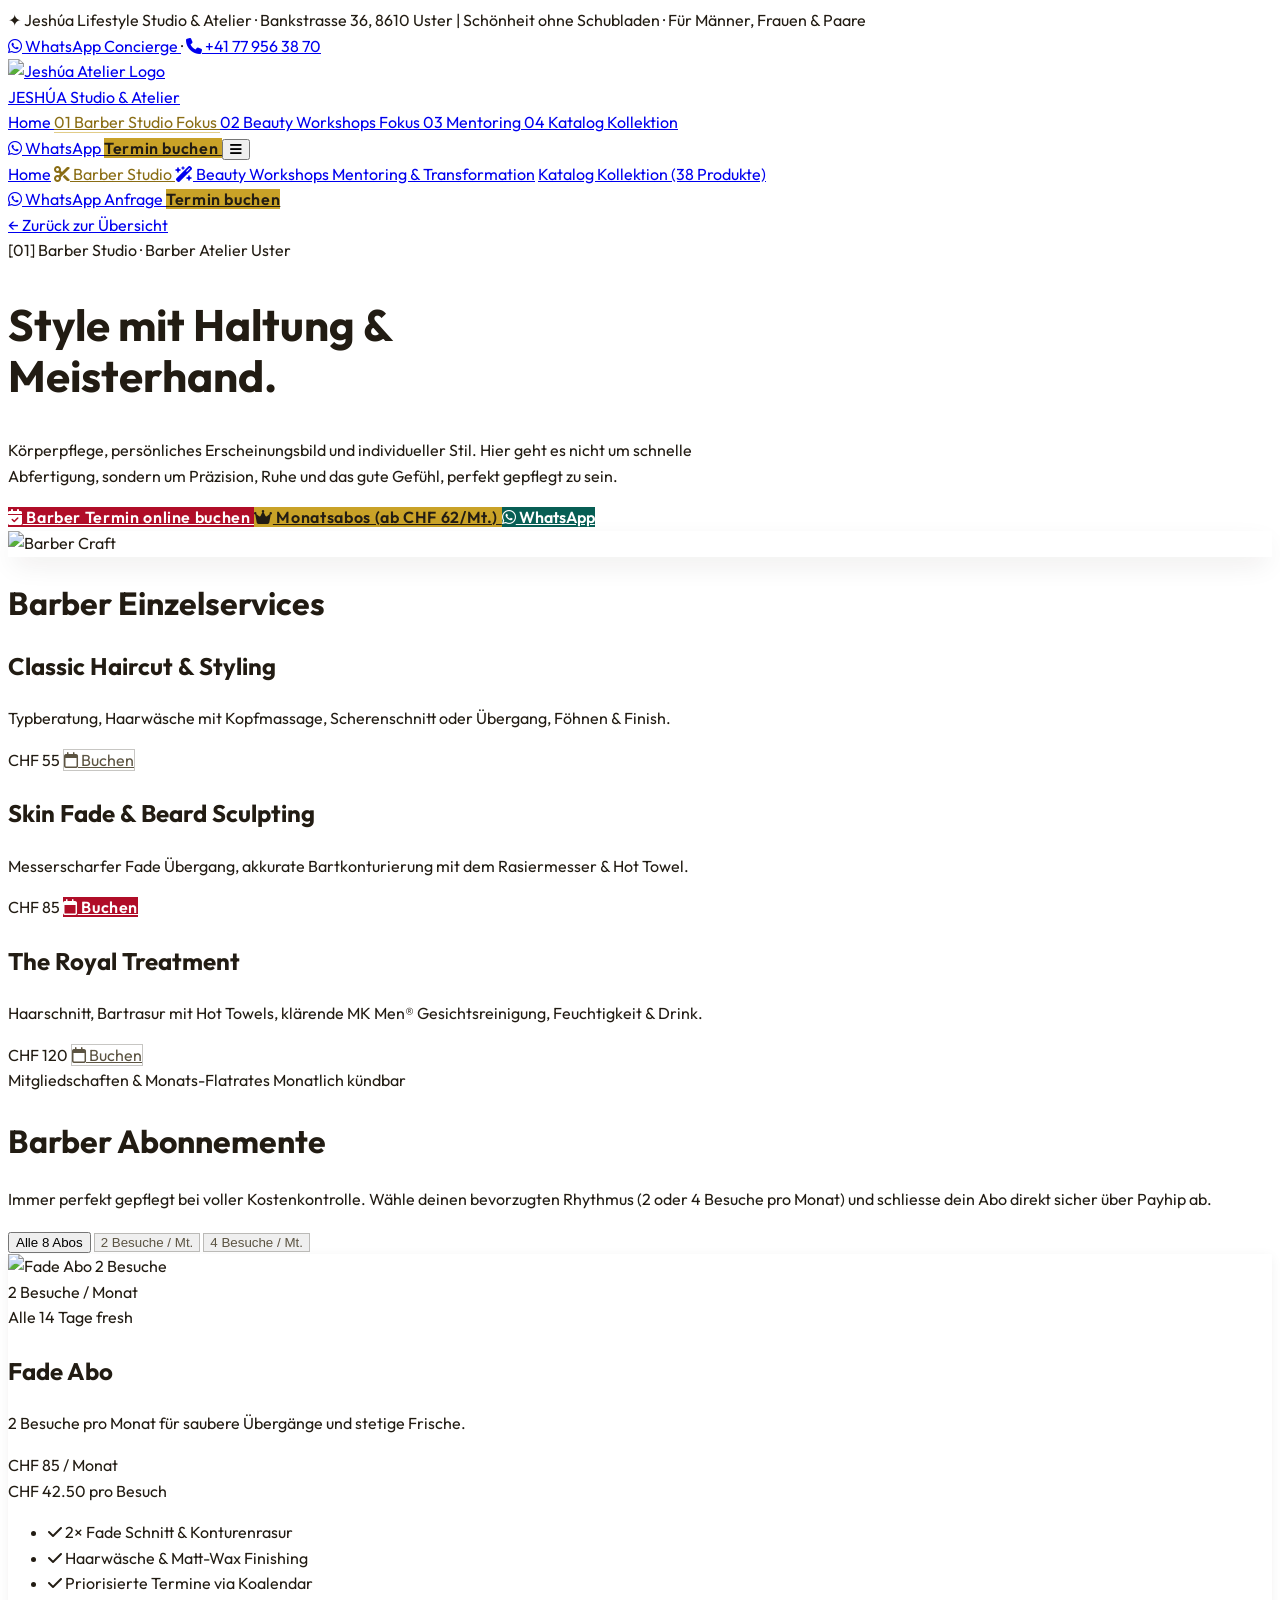
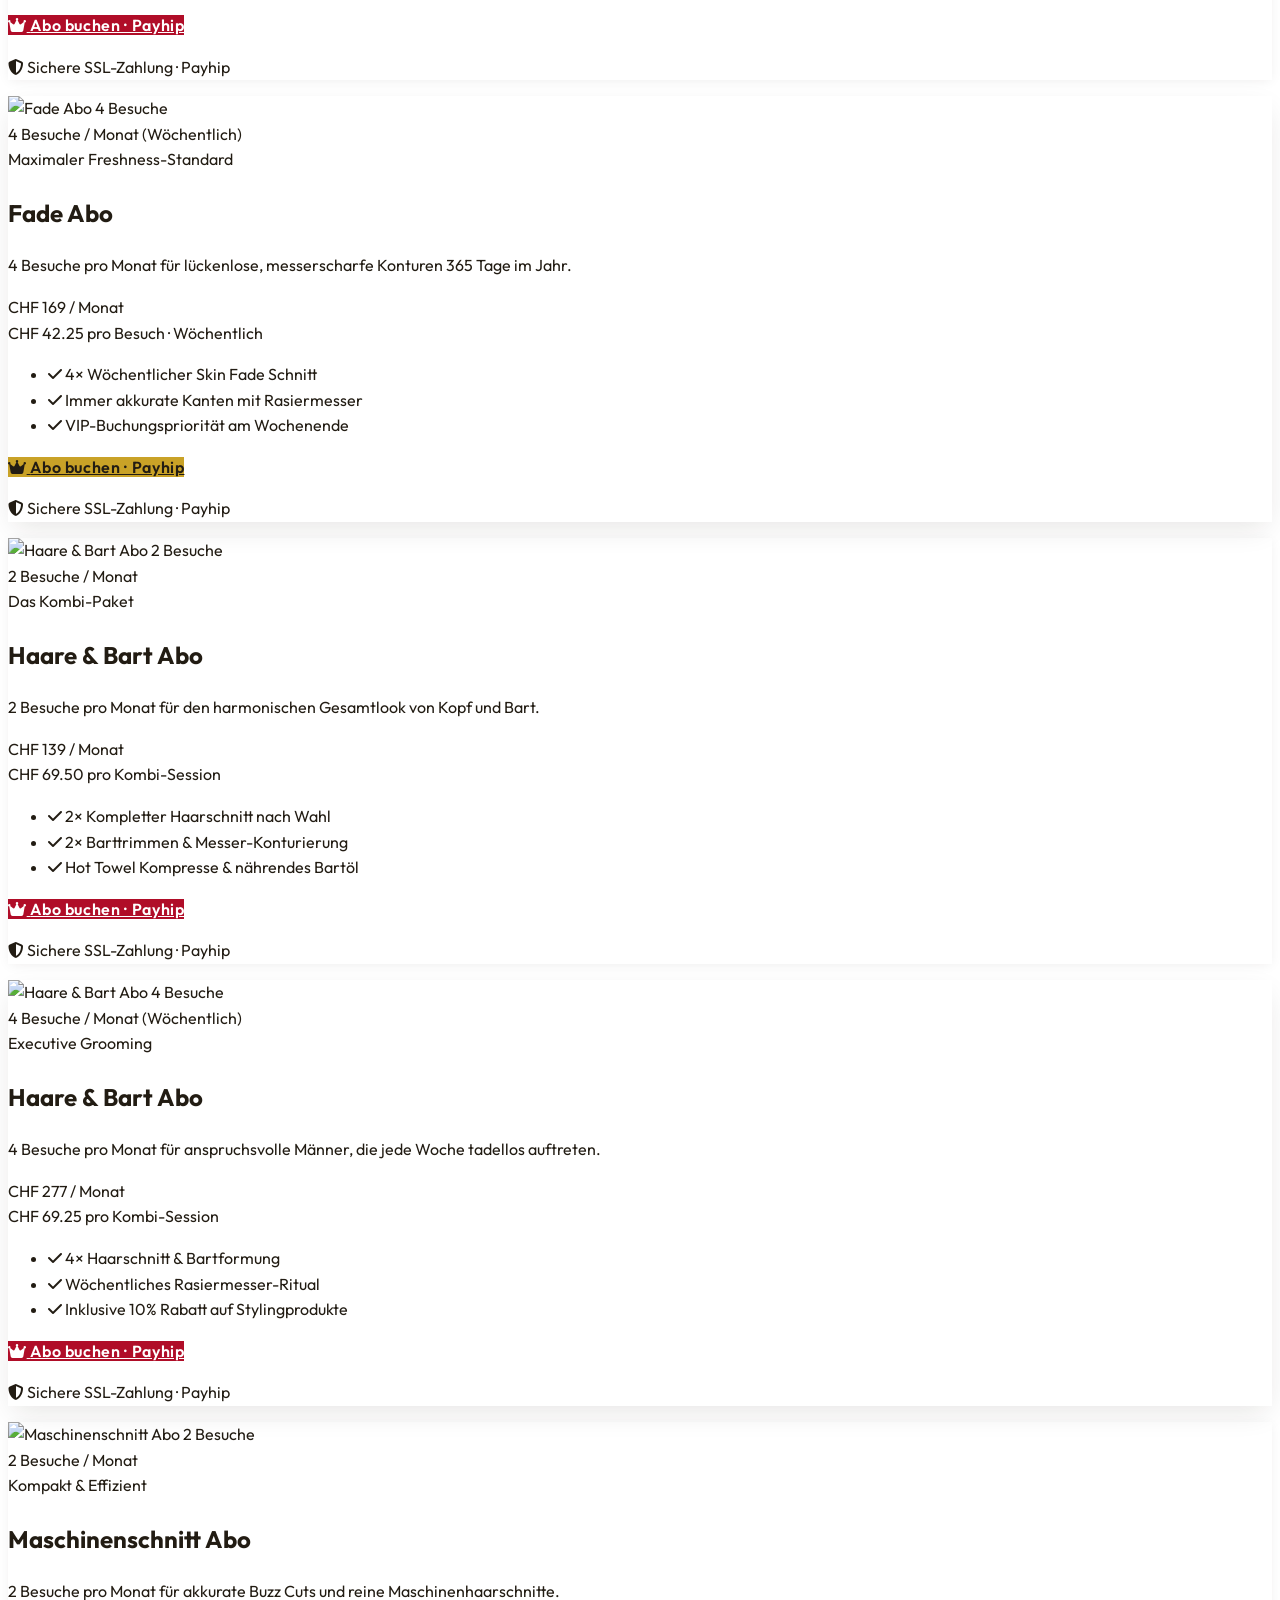
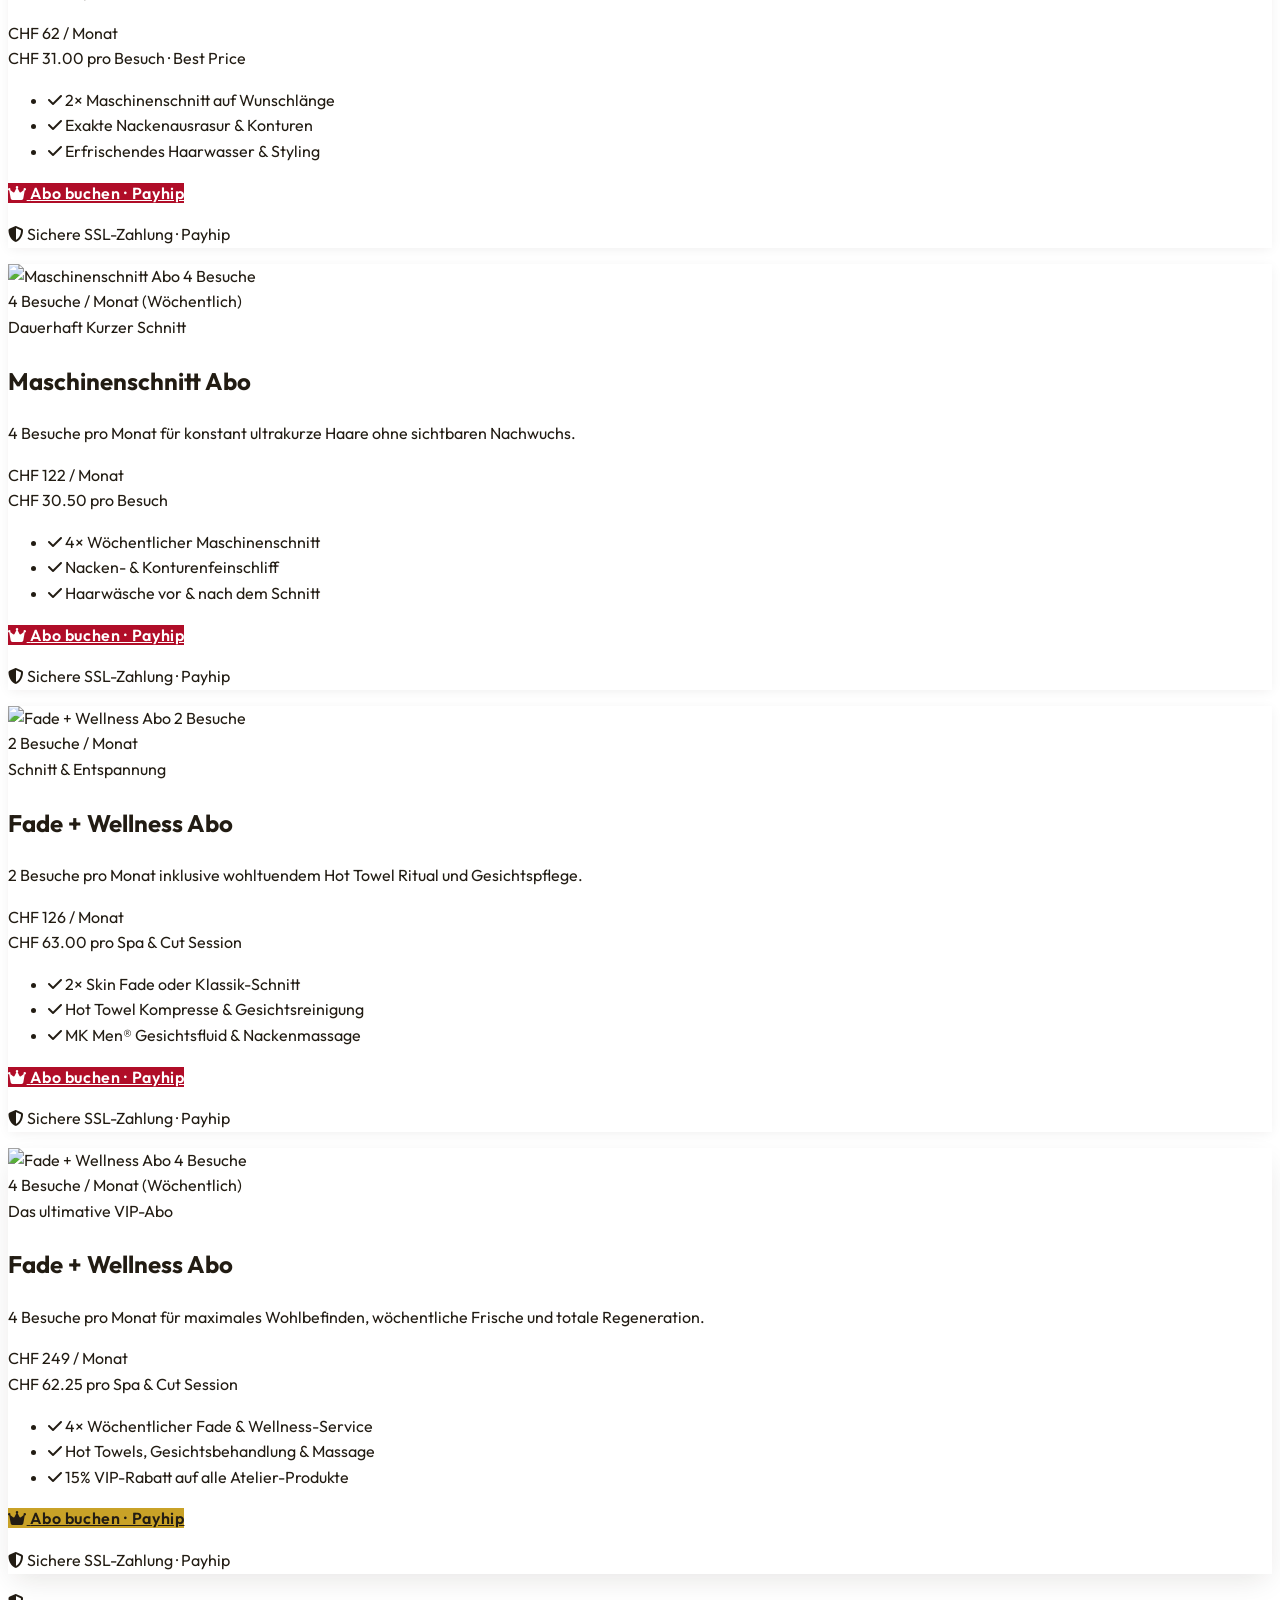
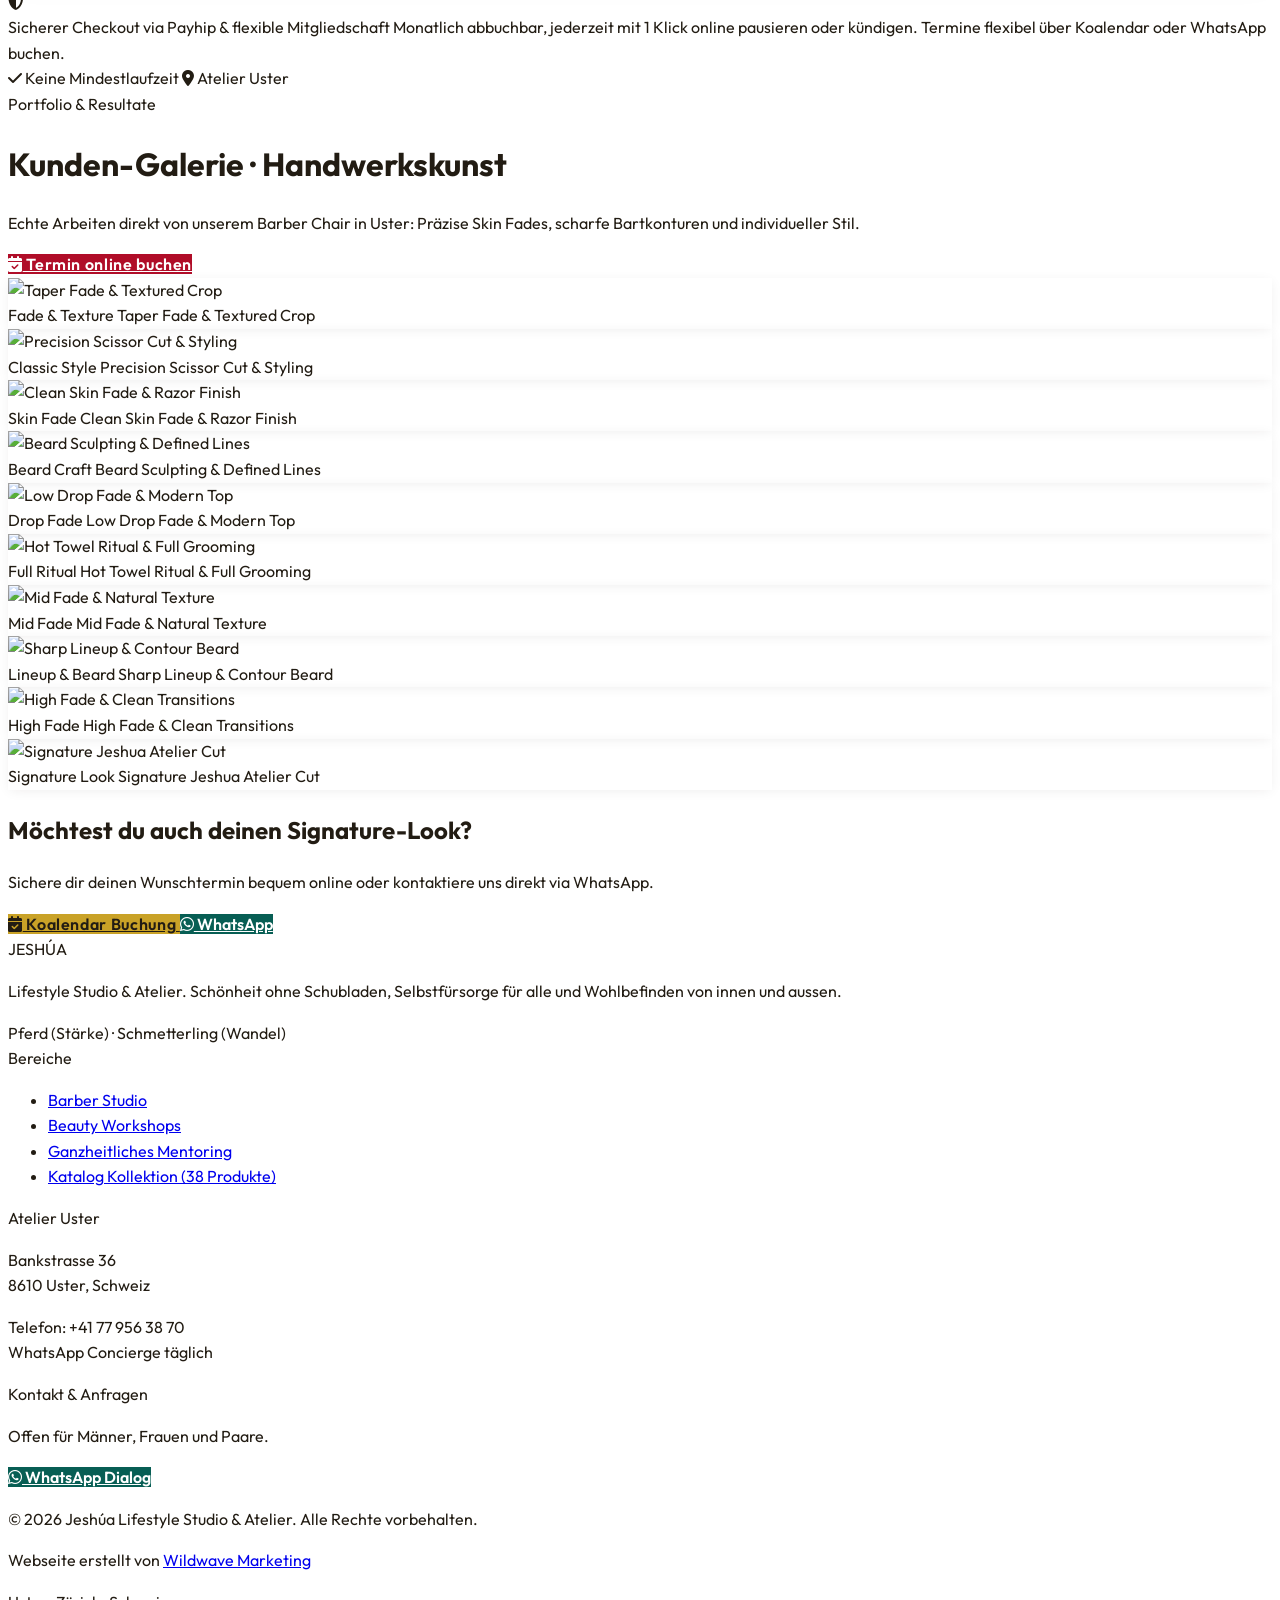
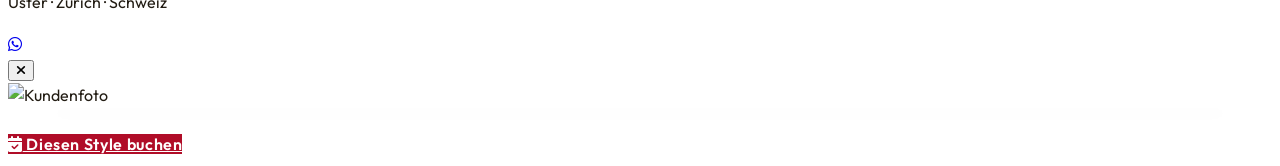
==== commit ff36786e: "Retheme site to white/gold with new logo Swap the dark atelier theme for a light editorial palette (" ====
--- a/barber.html
+++ b/barber.html
@@ -10,7 +10,7 @@
   <script type="text/javascript" src="https://payhip.com/payhip.js"></script>
 
   <!-- Favicon -->
-  <link rel="icon" type="image/jpeg" href="https://res.cloudinary.com/dnrvauviq/image/upload/v1792697688/WhatsApp_Image_2026-10-22_at_21.24.16_eo6oou.jpg">
+  <link rel="icon" type="image/jpeg" href="https://res.cloudinary.com/dnrvauviq/image/upload/v1792857060/WhatsApp_Image_2026-10-24_at_16.20.46_rfdtwx.jpg">
 
   <!-- Tailwind CSS CDN -->
   <script src="https://cdn.tailwindcss.com"></script>
@@ -29,17 +29,19 @@
         extend: {
           colors: {
             atelier: {
-              black: '#070709',
-              lacquer: '#0D0D11',
-              surface: '#131318',
-              card: '#18181F',
-              gold: '#D4AF37',
-              goldLight: '#E8D18D',
-              goldDeep: '#9C8022',
-              crimson: '#C8102E',
+              black: '#FFFFFF',
+              lacquer: '#F7F3E8',
+              surface: '#FFFFFF',
+              card: '#FCFAF2',
+              gold: '#C9A227',
+              goldLight: '#A4801F',
+              goldDeep: '#8A6D14',
+              ink: '#221C13',
+              inkSoft: '#5C5442',
+              crimson: '#B00D28',
               crimsonLight: '#E52E4D',
-              border: 'rgba(255, 255, 255, 0.08)',
-              borderGold: 'rgba(212, 175, 55, 0.22)',
+              border: 'rgba(34, 28, 19, 0.12)',
+              borderGold: 'rgba(201, 162, 39, 0.32)',
             }
           },
           fontFamily: {
@@ -55,23 +57,23 @@
   <!-- Gemeinsame Atelier-Styles -->
   <link rel="stylesheet" href="assets/styles.css">
 </head>
-<body class="bg-atelier-black text-slate-100 min-h-screen flex flex-col selection:bg-atelier-crimson selection:text-white">
+<body class="bg-atelier-black text-stone-900 min-h-screen flex flex-col selection:bg-atelier-crimson selection:text-white">
 
   <!-- TOP HEADER UTILITY BAR -->
-  <header class="border-b border-white/5 bg-atelier-lacquer py-2.5 px-6 text-xs text-slate-400">
+  <header class="border-b border-black/5 bg-atelier-lacquer py-2.5 px-6 text-xs text-stone-600">
     <div class="max-w-7xl mx-auto flex flex-col sm:flex-row items-center justify-between gap-2">
       <div class="flex items-center gap-3">
-        <span class="text-atelier-gold text-xs">✦</span>
-        <span class="text-slate-300 font-medium tracking-wide">Jeshúa Lifestyle Studio & Atelier · Bankstrasse 36, 8610 Uster</span>
-        <span class="hidden lg:inline text-slate-600">|</span>
-        <span class="hidden lg:inline text-slate-400 font-light">Schönheit ohne Schubladen · Für Männer, Frauen & Paare</span>
+        <span class="text-atelier-goldDeep text-xs">✦</span>
+        <span class="text-stone-700 font-medium tracking-wide">Jeshúa Lifestyle Studio & Atelier · Bankstrasse 36, 8610 Uster</span>
+        <span class="hidden lg:inline text-stone-400">|</span>
+        <span class="hidden lg:inline text-stone-600 font-light">Schönheit ohne Schubladen · Für Männer, Frauen & Paare</span>
       </div>
-      <div class="flex items-center gap-5 text-slate-300">
+      <div class="flex items-center gap-5 text-stone-700">
         <a href="https://wa.me/41779563870?text=Hallo%20Jeshua%20Atelier,%20ich%20h%C3%A4tte%20eine%20Anfrage..." target="_blank" class="hover:text-emerald-400 transition-colors flex items-center gap-1.5">
-          <i class="fa-brands fa-whatsapp text-emerald-400"></i> WhatsApp Concierge
+          <i class="fa-brands fa-whatsapp text-emerald-700"></i> WhatsApp Concierge
         </a>
-        <span class="text-slate-700">·</span>
-        <a href="tel:+41779563870" class="hover:text-atelier-gold transition-colors flex items-center gap-1.5">
+        <span class="text-stone-300">·</span>
+        <a href="tel:+41779563870" class="hover:text-atelier-goldDeep transition-colors flex items-center gap-1.5">
           <i class="fa-solid fa-phone text-atelier-crimson text-xs"></i> +41 77 956 38 70
         </a>
       </div>
@@ -79,58 +81,58 @@
   </header>
 
   <!-- MAIN NAVIGATION -->
-  <nav id="mainNav" class="sticky top-0 z-40 bg-atelier-black/95 backdrop-blur-xl border-b border-white/10 transition-all">
+  <nav id="mainNav" class="sticky top-0 z-40 bg-atelier-black/95 backdrop-blur-xl border-b border-black/10 transition-all">
     <div class="max-w-7xl mx-auto px-4 sm:px-6 lg:px-8">
       <div class="flex items-center justify-between h-20">
         
         <!-- Brand Identity Logo -->
         <a href="index.html" class="flex items-center gap-4 group cursor-pointer">
-          <div class="w-12 h-12 rounded-full border border-atelier-borderGold overflow-hidden bg-black p-0.5 group-hover:border-atelier-gold transition-colors">
-            <img src="https://res.cloudinary.com/dnrvauviq/image/upload/v1792697688/WhatsApp_Image_2026-10-22_at_21.24.16_eo6oou.jpg" onerror="this.onerror=null; this.src='jeshua_logo.jpg'" alt="Jeshúa Atelier Logo" class="w-full h-full rounded-full object-cover">
+          <div class="w-12 h-12 rounded-full border border-atelier-borderGold overflow-hidden bg-white p-0.5 group-hover:border-atelier-gold transition-colors">
+            <img src="https://res.cloudinary.com/dnrvauviq/image/upload/v1792857060/WhatsApp_Image_2026-10-24_at_16.20.46_rfdtwx.jpg" onerror="this.onerror=null; this.src='jeshua_logo.jpg'" alt="Jeshúa Atelier Logo" class="w-full h-full rounded-full object-cover">
           </div>
           <div class="flex flex-col">
-            <span class="font-cinzel text-xl sm:text-2xl font-bold tracking-widest text-white group-hover:text-atelier-gold transition-colors">JESHÚA</span>
-            <span class="text-[9px] uppercase tracking-[0.24em] text-atelier-gold font-medium">Studio & Atelier</span>
+            <span class="font-cinzel text-xl sm:text-2xl font-bold tracking-widest text-atelier-ink group-hover:text-atelier-gold transition-colors">JESHÚA</span>
+            <span class="text-[9px] uppercase tracking-[0.24em] text-atelier-goldDeep font-medium">Studio & Atelier</span>
           </div>
         </a>
 
         <!-- Desktop Navigation Items -->
         <div class="hidden lg:flex items-center gap-2">
-          <a href="index.html" class="nav-item px-3.5 py-2 text-xs font-medium text-slate-300 hover:text-white transition-colors tracking-wider uppercase">
+          <a href="index.html" class="nav-item px-3.5 py-2 text-xs font-medium text-stone-700 hover:text-atelier-ink transition-colors tracking-wider uppercase">
             Home
           </a>
           
           <!-- Barber Studio -->
-          <a href="barber.html" aria-current="page" class="nav-item is-active px-3.5 py-2 text-xs font-semibold text-white hover:text-atelier-crimson transition-colors tracking-wider uppercase flex items-center gap-2">
+          <a href="barber.html" aria-current="page" class="nav-item is-active px-3.5 py-2 text-xs font-semibold text-atelier-ink hover:text-atelier-crimson transition-colors tracking-wider uppercase flex items-center gap-2">
             <span class="text-[10px] text-atelier-crimson font-mono font-bold">01</span>
             <span>Barber Studio</span>
             <span class="text-[9px] bg-atelier-crimson/15 text-atelier-crimson border border-atelier-crimson/30 px-1.5 py-0.5 rounded uppercase font-bold tracking-widest">Fokus</span>
           </a>
 
           <!-- Beauty Workshops -->
-          <a href="workshops.html" class="nav-item px-3.5 py-2 text-xs font-semibold text-white hover:text-atelier-gold transition-colors tracking-wider uppercase flex items-center gap-2">
-            <span class="text-[10px] text-atelier-gold font-mono font-bold">02</span>
+          <a href="workshops.html" class="nav-item px-3.5 py-2 text-xs font-semibold text-atelier-ink hover:text-atelier-goldDeep transition-colors tracking-wider uppercase flex items-center gap-2">
+            <span class="text-[10px] text-atelier-goldDeep font-mono font-bold">02</span>
             <span>Beauty Workshops</span>
-            <span class="text-[9px] bg-atelier-gold/15 text-atelier-gold border border-atelier-gold/30 px-1.5 py-0.5 rounded uppercase font-bold tracking-widest">Fokus</span>
+            <span class="text-[9px] bg-atelier-gold/15 text-atelier-goldDeep border border-atelier-gold/30 px-1.5 py-0.5 rounded uppercase font-bold tracking-widest">Fokus</span>
           </a>
 
           <!-- Pillar 3: Mentoring -->
-          <a href="mentoring.html" class="nav-item px-3.5 py-2 text-xs font-medium text-slate-300 hover:text-white transition-colors tracking-wider uppercase flex items-center gap-1.5">
-            <span class="text-[10px] text-slate-500 font-mono">03</span>
+          <a href="mentoring.html" class="nav-item px-3.5 py-2 text-xs font-medium text-stone-700 hover:text-atelier-ink transition-colors tracking-wider uppercase flex items-center gap-1.5">
+            <span class="text-[10px] text-stone-500 font-mono">03</span>
             <span>Mentoring</span>
           </a>
 
           <!-- Katalog Kollektion -->
-          <a href="katalog.html" class="nav-item px-3.5 py-2 text-xs font-medium text-slate-300 hover:text-white transition-colors tracking-wider uppercase flex items-center gap-1.5">
-            <span class="text-[10px] text-slate-500 font-mono">04</span>
+          <a href="katalog.html" class="nav-item px-3.5 py-2 text-xs font-medium text-stone-700 hover:text-atelier-ink transition-colors tracking-wider uppercase flex items-center gap-1.5">
+            <span class="text-[10px] text-stone-500 font-mono">04</span>
             <span>Katalog Kollektion</span>
           </a>
         </div>
 
         <!-- Right Quick Actions -->
         <div class="flex items-center gap-3">
-          <a href="https://wa.me/41779563870?text=Hallo%20Jeshua%20Studio%2C%20ich%20habe%20eine%20Anfrage..." target="_blank" class="hidden sm:inline-flex items-center gap-2 px-3.5 py-2 rounded-lg text-xs font-medium border border-emerald-500/30 bg-emerald-500/10 text-emerald-300 hover:bg-emerald-500/20 transition-all">
-            <i class="fa-brands fa-whatsapp text-emerald-400"></i>
+          <a href="https://wa.me/41779563870?text=Hallo%20Jeshua%20Studio%2C%20ich%20habe%20eine%20Anfrage..." target="_blank" class="hidden sm:inline-flex items-center gap-2 px-3.5 py-2 rounded-lg text-xs font-medium border border-emerald-500/30 bg-emerald-500/10 text-emerald-700 hover:bg-emerald-500/20 transition-all">
+            <i class="fa-brands fa-whatsapp text-emerald-700"></i>
             <span>WhatsApp</span>
           </a>
 
@@ -139,7 +141,7 @@
           </a>
 
           <!-- Mobile Toggle -->
-          <button onclick="toggleMobileMenu()" class="lg:hidden p-2 text-slate-300 hover:text-white rounded-lg transition-colors" aria-label="Menü">
+          <button onclick="toggleMobileMenu()" class="lg:hidden p-2 text-stone-700 hover:text-atelier-ink rounded-lg transition-colors" aria-label="Menü">
             <i class="fa-solid fa-bars text-lg" id="menuIcon"></i>
           </button>
         </div>
@@ -148,21 +150,21 @@
     </div>
 
     <!-- Mobile Dropdown -->
-    <div id="mobileMenu" class="hidden lg:hidden bg-atelier-lacquer border-b border-white/10 px-6 py-5 space-y-3">
-      <a href="index.html" class="block py-2 text-sm text-slate-200 hover:text-atelier-gold tracking-wide">Home</a>
-      <a href="barber.html" aria-current="page" class="mobile-nav-item is-active flex items-center justify-between py-2 text-sm text-white font-semibold">
+    <div id="mobileMenu" class="hidden lg:hidden bg-atelier-lacquer border-b border-black/10 px-6 py-5 space-y-3">
+      <a href="index.html" class="block py-2 text-sm text-stone-800 hover:text-atelier-goldDeep tracking-wide">Home</a>
+      <a href="barber.html" aria-current="page" class="mobile-nav-item is-active flex items-center justify-between py-2 text-sm text-atelier-ink font-semibold">
         <span class="flex items-center gap-2"><i class="fa-solid fa-scissors text-atelier-crimson text-xs"></i> Barber Studio</span>
         
       </a>
-      <a href="workshops.html" class="flex items-center justify-between py-2 text-sm text-white font-semibold">
-        <span class="flex items-center gap-2"><i class="fa-solid fa-wand-magic-sparkles text-atelier-gold text-xs"></i> Beauty Workshops</span>
+      <a href="workshops.html" class="flex items-center justify-between py-2 text-sm text-atelier-ink font-semibold">
+        <span class="flex items-center gap-2"><i class="fa-solid fa-wand-magic-sparkles text-atelier-goldDeep text-xs"></i> Beauty Workshops</span>
         
       </a>
-      <a href="mentoring.html" class="block py-2 text-sm text-slate-200 hover:text-white">Mentoring & Transformation</a>
-      <a href="katalog.html" class="block py-2 text-sm text-slate-200 hover:text-white">Katalog Kollektion (38 Produkte)</a>
+      <a href="mentoring.html" class="block py-2 text-sm text-stone-800 hover:text-atelier-ink">Mentoring & Transformation</a>
+      <a href="katalog.html" class="block py-2 text-sm text-stone-800 hover:text-atelier-ink">Katalog Kollektion (38 Produkte)</a>
       
-      <div class="pt-4 border-t border-white/10 space-y-2">
-        <a href="https://wa.me/41779563870?text=Hallo%20Jeshua%20Studio..." target="_blank" class="flex items-center justify-center gap-2 w-full py-2.5 rounded-lg bg-emerald-600/20 border border-emerald-500/40 text-emerald-300 text-xs font-semibold">
+      <div class="pt-4 border-t border-black/10 space-y-2">
+        <a href="https://wa.me/41779563870?text=Hallo%20Jeshua%20Studio..." target="_blank" class="flex items-center justify-center gap-2 w-full py-2.5 rounded-lg bg-emerald-600/20 border border-emerald-500/40 text-emerald-700 text-xs font-semibold">
           <i class="fa-brands fa-whatsapp text-sm"></i> WhatsApp Anfrage
         </a>
         <a href="termin.html" class="block btn-atelier-gold text-center py-2.5 rounded-lg text-xs uppercase font-bold tracking-wider">
@@ -175,10 +177,10 @@
   <!-- HAUPTINHALT -->
   <main class="flex-grow">
 
-    <section class="py-20 px-6 border-b border-white/10">
+    <section class="py-20 px-6 border-b border-black/10">
       <div class="max-w-6xl mx-auto">
         
-        <a href="index.html" class="text-xs uppercase font-mono tracking-wider text-slate-400 hover:text-white transition-colors mb-8 inline-flex items-center gap-2">
+        <a href="index.html" class="text-xs uppercase font-mono tracking-wider text-stone-600 hover:text-atelier-ink transition-colors mb-8 inline-flex items-center gap-2">
           ← Zurück zur Übersicht
         </a>
 
@@ -187,10 +189,10 @@
             <span class="text-xs font-mono uppercase tracking-[0.25em] text-atelier-crimson font-semibold block">
               [01] Barber Studio · Barber Atelier Uster
             </span>
-            <h1 class="font-serif text-4xl sm:text-6xl text-white font-normal leading-[1.05]">
+            <h1 class="font-serif text-4xl sm:text-6xl text-atelier-ink font-normal leading-[1.05]">
               Style mit Haltung & <br><span class="italic text-atelier-crimson">Meisterhand.</span>
             </h1>
-            <p class="text-slate-300 text-base lead-text font-light leading-relaxed">
+            <p class="text-stone-700 text-base lead-text font-light leading-relaxed">
               Körperpflege, persönliches Erscheinungsbild und individueller Stil. Hier geht es nicht um schnelle Abfertigung, sondern um Präzision, Ruhe und das gute Gefühl, perfekt gepflegt zu sein.
             </p>
             <div class="flex flex-wrap items-center gap-4 pt-2">
@@ -207,7 +209,7 @@
           </div>
 
           <div class="lg:col-span-5">
-            <div class="rounded-2xl overflow-hidden border border-white/10 elevation-2">
+            <div class="rounded-2xl overflow-hidden border border-black/10 elevation-2">
               <img src="https://images.unsplash.com/photo-1503951914875-452162b0f3f1?auto=format&fit=crop&w=1200&q=80" alt="Barber Craft" class="w-full h-80 object-cover">
             </div>
           </div>
@@ -215,7 +217,7 @@
 
         <!-- Services List -->
         <div id="barber-rates" class="space-y-6 mb-20">
-          <h2 class="font-serif text-2xl sm:text-3xl text-white font-normal border-b border-white/10 pb-4">
+          <h2 class="font-serif text-2xl sm:text-3xl text-atelier-ink font-normal border-b border-black/10 pb-4">
             Barber Einzelservices
           </h2>
 
@@ -223,33 +225,33 @@
             
             <div class="py-5 flex flex-col sm:flex-row sm:items-center justify-between gap-4">
               <div>
-                <h3 class="font-serif text-xl text-white font-normal">Classic Haircut & Styling</h3>
-                <p class="text-slate-400 text-xs font-light mt-1">Typberatung, Haarwäsche mit Kopfmassage, Scherenschnitt oder Übergang, Föhnen & Finish.</p>
+                <h3 class="font-serif text-xl text-atelier-ink font-normal">Classic Haircut & Styling</h3>
+                <p class="text-stone-600 text-xs font-light mt-1">Typberatung, Haarwäsche mit Kopfmassage, Scherenschnitt oder Übergang, Föhnen & Finish.</p>
               </div>
               <div class="flex items-center gap-6 shrink-0">
-                <span class="text-lg font-mono text-white font-semibold">CHF 55</span>
+                <span class="text-lg font-mono text-atelier-ink font-semibold">CHF 55</span>
                 <a href="https://koalendar.com/e/termin-buchung-jeshua" target="_blank" rel="noopener noreferrer" class="btn-atelier-outline px-4 py-2 rounded-lg text-xs font-semibold flex items-center gap-1.5"><i class="fa-regular fa-calendar text-[11px]"></i> Buchen</a>
               </div>
             </div>
 
             <div class="py-5 flex flex-col sm:flex-row sm:items-center justify-between gap-4">
               <div>
-                <h3 class="font-serif text-xl text-white font-normal">Skin Fade & Beard Sculpting</h3>
-                <p class="text-slate-400 text-xs font-light mt-1">Messerscharfer Fade Übergang, akkurate Bartkonturierung mit dem Rasiermesser & Hot Towel.</p>
+                <h3 class="font-serif text-xl text-atelier-ink font-normal">Skin Fade & Beard Sculpting</h3>
+                <p class="text-stone-600 text-xs font-light mt-1">Messerscharfer Fade Übergang, akkurate Bartkonturierung mit dem Rasiermesser & Hot Towel.</p>
               </div>
               <div class="flex items-center gap-6 shrink-0">
-                <span class="text-lg font-mono text-white font-semibold">CHF 85</span>
+                <span class="text-lg font-mono text-atelier-ink font-semibold">CHF 85</span>
                 <a href="https://koalendar.com/e/termin-buchung-jeshua" target="_blank" rel="noopener noreferrer" class="btn-atelier-crimson px-4 py-2 rounded-lg text-xs font-semibold flex items-center gap-1.5"><i class="fa-regular fa-calendar text-[11px]"></i> Buchen</a>
               </div>
             </div>
 
             <div class="py-5 flex flex-col sm:flex-row sm:items-center justify-between gap-4">
               <div>
-                <h3 class="font-serif text-xl text-white font-normal">The Royal Treatment</h3>
-                <p class="text-slate-400 text-xs font-light mt-1">Haarschnitt, Bartrasur mit Hot Towels, klärende MK Men® Gesichtsreinigung, Feuchtigkeit & Drink.</p>
+                <h3 class="font-serif text-xl text-atelier-ink font-normal">The Royal Treatment</h3>
+                <p class="text-stone-600 text-xs font-light mt-1">Haarschnitt, Bartrasur mit Hot Towels, klärende MK Men® Gesichtsreinigung, Feuchtigkeit & Drink.</p>
               </div>
               <div class="flex items-center gap-6 shrink-0">
-                <span class="text-lg font-mono text-white font-semibold">CHF 120</span>
+                <span class="text-lg font-mono text-atelier-ink font-semibold">CHF 120</span>
                 <a href="https://koalendar.com/e/termin-buchung-jeshua" target="_blank" rel="noopener noreferrer" class="btn-atelier-outline px-4 py-2 rounded-lg text-xs font-semibold flex items-center gap-1.5"><i class="fa-regular fa-calendar text-[11px]"></i> Buchen</a>
               </div>
             </div>
@@ -261,31 +263,31 @@
         <div id="barber-flatrate" class="space-y-8 mb-24">
           
           <!-- Section Header & Filter Tabs -->
-          <div class="flex flex-col md:flex-row md:items-end justify-between gap-6 border-b border-white/10 pb-6">
+          <div class="flex flex-col md:flex-row md:items-end justify-between gap-6 border-b border-black/10 pb-6">
             <div class="space-y-2">
               <div class="flex items-center gap-3">
                 <span class="text-xs font-mono uppercase tracking-[0.25em] text-atelier-crimson font-bold block">
                   Mitgliedschaften &amp; Monats-Flatrates
                 </span>
-                <span class="text-[10px] font-mono uppercase px-2 py-0.5 rounded bg-emerald-500/10 text-emerald-400 font-medium border border-emerald-500/20">Monatlich kündbar</span>
-              </div>
-              <h2 class="font-serif text-3xl sm:text-4xl text-white font-normal">
+                <span class="text-[10px] font-mono uppercase px-2 py-0.5 rounded bg-emerald-500/10 text-emerald-700 font-medium border border-emerald-500/20">Monatlich kündbar</span>
+              </div>
+              <h2 class="font-serif text-3xl sm:text-4xl text-atelier-ink font-normal">
                 Barber Abonnemente
               </h2>
-              <p class="text-slate-400 text-sm max-w-2xl font-light">
+              <p class="text-stone-600 text-sm max-w-2xl font-light">
                 Immer perfekt gepflegt bei voller Kostenkontrolle. Wähle deinen bevorzugten Rhythmus (2 oder 4 Besuche pro Monat) und schliesse dein Abo direkt sicher über Payhip ab.
               </p>
             </div>
 
             <!-- Filter Buttons: All, 2 Besuche, 4 Besuche -->
             <div class="flex items-center gap-2 shrink-0">
-              <button onclick="filterAbos('all', this)" class="abo-filter-btn px-4 py-2 rounded-lg text-xs tracking-wider uppercase font-semibold bg-atelier-gold text-black transition-all">
+              <button onclick="filterAbos('all', this)" class="abo-filter-btn px-4 py-2 rounded-lg text-xs tracking-wider uppercase font-semibold bg-atelier-gold text-atelier-ink transition-all">
                 Alle 8 Abos
               </button>
-              <button onclick="filterAbos('2', this)" class="abo-filter-btn px-4 py-2 rounded-lg text-xs tracking-wider uppercase font-medium btn-atelier-outline text-slate-300 transition-all">
+              <button onclick="filterAbos('2', this)" class="abo-filter-btn px-4 py-2 rounded-lg text-xs tracking-wider uppercase font-medium btn-atelier-outline text-stone-700 transition-all">
                 2 Besuche / Mt.
               </button>
-              <button onclick="filterAbos('4', this)" class="abo-filter-btn px-4 py-2 rounded-lg text-xs tracking-wider uppercase font-medium btn-atelier-outline text-slate-300 transition-all">
+              <button onclick="filterAbos('4', this)" class="abo-filter-btn px-4 py-2 rounded-lg text-xs tracking-wider uppercase font-medium btn-atelier-outline text-stone-700 transition-all">
                 4 Besuche / Mt.
               </button>
             </div>
@@ -295,9 +297,9 @@
           <div class="grid grid-cols-1 md:grid-cols-2 lg:grid-cols-4 gap-6">
             
             <!-- 1. Fade Abo 2 Besuche/Monat -->
-            <div class="abo-plan-card rounded-2xl border border-white/10 bg-atelier-surface elevation-1 flex flex-col justify-between overflow-hidden transition-all duration-300 hover:border-atelier-borderGold hover:-translate-y-1" data-frequency="2">
-              <div>
-                <div class="relative aspect-square w-full overflow-hidden bg-black">
+            <div class="abo-plan-card rounded-2xl border border-black/10 bg-atelier-surface elevation-1 flex flex-col justify-between overflow-hidden transition-all duration-300 hover:border-atelier-borderGold hover:-translate-y-1" data-frequency="2">
+              <div>
+                <div class="relative aspect-square w-full overflow-hidden bg-white">
                   <img src="https://payhip.com/cdn-cgi/image/format=auto,width=500/https://pe56d.s3.amazonaws.com/o_1k41el6ncv6shq01f991fes1g3tl.jpg" onerror="this.onerror=null; this.src='jeshua_abos/abo_01_fade_2.jpg'" alt="Fade Abo 2 Besuche" class="w-full h-full object-cover transition-transform duration-500 hover:scale-105">
                   <div class="absolute inset-0 bg-gradient-to-t from-atelier-surface via-transparent to-black/30 pointer-events-none"></div>
                   <span class="absolute top-3 left-3 text-[10px] font-mono uppercase tracking-wider px-2.5 py-1 rounded bg-black/80 text-atelier-gold border border-atelier-borderGold font-semibold backdrop-blur-sm">
@@ -306,27 +308,27 @@
                 </div>
                 <div class="p-6 space-y-4">
                   <div>
-                    <span class="text-[10px] font-mono uppercase tracking-widest text-slate-400 block mb-1">Alle 14 Tage fresh</span>
-                    <h3 class="font-serif text-2xl text-white font-normal">Fade Abo</h3>
-                    <p class="text-xs text-slate-400 font-light mt-1">2 Besuche pro Monat für saubere Übergänge und stetige Frische.</p>
-                  </div>
-                  <div class="pt-2 border-t border-white/5">
-                    <div class="font-mono text-3xl font-bold text-white">
-                      CHF 85 <span class="text-xs text-slate-400 font-normal">/ Monat</span>
+                    <span class="text-[10px] font-mono uppercase tracking-widest text-stone-600 block mb-1">Alle 14 Tage fresh</span>
+                    <h3 class="font-serif text-2xl text-atelier-ink font-normal">Fade Abo</h3>
+                    <p class="text-xs text-stone-600 font-light mt-1">2 Besuche pro Monat für saubere Übergänge und stetige Frische.</p>
+                  </div>
+                  <div class="pt-2 border-t border-black/5">
+                    <div class="font-mono text-3xl font-bold text-atelier-ink">
+                      CHF 85 <span class="text-xs text-stone-600 font-normal">/ Monat</span>
                     </div>
-                    <span class="text-[11px] text-emerald-400 font-mono block mt-0.5">CHF 42.50 pro Besuch</span>
-                  </div>
-                  <ul class="space-y-2 text-xs text-slate-300 pt-1">
-                    <li class="flex items-center gap-2">
-                      <i class="fa-solid fa-check text-atelier-gold text-xs"></i>
+                    <span class="text-[11px] text-emerald-700 font-mono block mt-0.5">CHF 42.50 pro Besuch</span>
+                  </div>
+                  <ul class="space-y-2 text-xs text-stone-700 pt-1">
+                    <li class="flex items-center gap-2">
+                      <i class="fa-solid fa-check text-atelier-goldDeep text-xs"></i>
                       <span>2× Fade Schnitt &amp; Konturenrasur</span>
                     </li>
                     <li class="flex items-center gap-2">
-                      <i class="fa-solid fa-check text-atelier-gold text-xs"></i>
+                      <i class="fa-solid fa-check text-atelier-goldDeep text-xs"></i>
                       <span>Haarwäsche &amp; Matt-Wax Finishing</span>
                     </li>
                     <li class="flex items-center gap-2">
-                      <i class="fa-solid fa-check text-atelier-gold text-xs"></i>
+                      <i class="fa-solid fa-check text-atelier-goldDeep text-xs"></i>
                       <span>Priorisierte Termine via Koalendar</span>
                     </li>
                   </ul>
@@ -342,8 +344,8 @@
                   <i class="fa-solid fa-crown text-amber-300 text-xs"></i>
                   <span>Abo buchen · Payhip</span>
                 </a>
-                <p class="text-[10px] text-slate-500 font-mono text-center flex items-center justify-center gap-1.5 pt-1">
-                  <i class="fa-solid fa-shield-halved text-emerald-400"></i> Sichere SSL-Zahlung · Payhip
+                <p class="text-[10px] text-stone-500 font-mono text-center flex items-center justify-center gap-1.5 pt-1">
+                  <i class="fa-solid fa-shield-halved text-emerald-700"></i> Sichere SSL-Zahlung · Payhip
                 </p>
               </div>
             </div>
@@ -351,7 +353,7 @@
             <!-- 2. Fade Abo 4 Besuche/Monat -->
             <div class="abo-plan-card rounded-2xl border border-atelier-borderGold bg-atelier-surface elevation-2 flex flex-col justify-between overflow-hidden transition-all duration-300 hover:border-atelier-gold hover:-translate-y-1 relative" data-frequency="4">
               <div>
-                <div class="relative aspect-square w-full overflow-hidden bg-black">
+                <div class="relative aspect-square w-full overflow-hidden bg-white">
                   <img src="https://payhip.com/cdn-cgi/image/format=auto,width=500/https://pe56d.s3.amazonaws.com/o_1k41em9pqjcg1qaei4h7f11p3mc.jpg" onerror="this.onerror=null; this.src='jeshua_abos/abo_02_fade_4.jpg'" alt="Fade Abo 4 Besuche" class="w-full h-full object-cover transition-transform duration-500 hover:scale-105">
                   <div class="absolute inset-0 bg-gradient-to-t from-atelier-surface via-transparent to-black/30 pointer-events-none"></div>
                   <span class="absolute top-3 left-3 text-[10px] font-mono uppercase tracking-wider px-2.5 py-1 rounded bg-atelier-crimson text-white font-semibold shadow-md">
@@ -360,27 +362,27 @@
                 </div>
                 <div class="p-6 space-y-4">
                   <div>
-                    <span class="text-[10px] font-mono uppercase tracking-widest text-atelier-gold block mb-1">Maximaler Freshness-Standard</span>
-                    <h3 class="font-serif text-2xl text-white font-normal">Fade Abo</h3>
-                    <p class="text-xs text-slate-400 font-light mt-1">4 Besuche pro Monat für lückenlose, messerscharfe Konturen 365 Tage im Jahr.</p>
-                  </div>
-                  <div class="pt-2 border-t border-white/5">
-                    <div class="font-mono text-3xl font-bold text-white">
-                      CHF 169 <span class="text-xs text-slate-400 font-normal">/ Monat</span>
+                    <span class="text-[10px] font-mono uppercase tracking-widest text-atelier-goldDeep block mb-1">Maximaler Freshness-Standard</span>
+                    <h3 class="font-serif text-2xl text-atelier-ink font-normal">Fade Abo</h3>
+                    <p class="text-xs text-stone-600 font-light mt-1">4 Besuche pro Monat für lückenlose, messerscharfe Konturen 365 Tage im Jahr.</p>
+                  </div>
+                  <div class="pt-2 border-t border-black/5">
+                    <div class="font-mono text-3xl font-bold text-atelier-ink">
+                      CHF 169 <span class="text-xs text-stone-600 font-normal">/ Monat</span>
                     </div>
-                    <span class="text-[11px] text-emerald-400 font-mono block mt-0.5">CHF 42.25 pro Besuch · Wöchentlich</span>
-                  </div>
-                  <ul class="space-y-2 text-xs text-slate-300 pt-1">
-                    <li class="flex items-center gap-2">
-                      <i class="fa-solid fa-check text-atelier-gold text-xs"></i>
+                    <span class="text-[11px] text-emerald-700 font-mono block mt-0.5">CHF 42.25 pro Besuch · Wöchentlich</span>
+                  </div>
+                  <ul class="space-y-2 text-xs text-stone-700 pt-1">
+                    <li class="flex items-center gap-2">
+                      <i class="fa-solid fa-check text-atelier-goldDeep text-xs"></i>
                       <span>4× Wöchentlicher Skin Fade Schnitt</span>
                     </li>
                     <li class="flex items-center gap-2">
-                      <i class="fa-solid fa-check text-atelier-gold text-xs"></i>
+                      <i class="fa-solid fa-check text-atelier-goldDeep text-xs"></i>
                       <span>Immer akkurate Kanten mit Rasiermesser</span>
                     </li>
                     <li class="flex items-center gap-2">
-                      <i class="fa-solid fa-check text-atelier-gold text-xs"></i>
+                      <i class="fa-solid fa-check text-atelier-goldDeep text-xs"></i>
                       <span>VIP-Buchungspriorität am Wochenende</span>
                     </li>
                   </ul>
@@ -396,16 +398,16 @@
                   <i class="fa-solid fa-crown text-amber-950 text-xs"></i>
                   <span>Abo buchen · Payhip</span>
                 </a>
-                <p class="text-[10px] text-slate-500 font-mono text-center flex items-center justify-center gap-1.5 pt-1">
-                  <i class="fa-solid fa-shield-halved text-emerald-400"></i> Sichere SSL-Zahlung · Payhip
+                <p class="text-[10px] text-stone-500 font-mono text-center flex items-center justify-center gap-1.5 pt-1">
+                  <i class="fa-solid fa-shield-halved text-emerald-700"></i> Sichere SSL-Zahlung · Payhip
                 </p>
               </div>
             </div>
 
             <!-- 3. Haare & Bart Abo 2 Besuche/Monat -->
-            <div class="abo-plan-card rounded-2xl border border-white/10 bg-atelier-surface elevation-1 flex flex-col justify-between overflow-hidden transition-all duration-300 hover:border-atelier-borderGold hover:-translate-y-1" data-frequency="2">
-              <div>
-                <div class="relative aspect-square w-full overflow-hidden bg-black">
+            <div class="abo-plan-card rounded-2xl border border-black/10 bg-atelier-surface elevation-1 flex flex-col justify-between overflow-hidden transition-all duration-300 hover:border-atelier-borderGold hover:-translate-y-1" data-frequency="2">
+              <div>
+                <div class="relative aspect-square w-full overflow-hidden bg-white">
                   <img src="https://payhip.com/cdn-cgi/image/format=auto,width=500/https://pe56d.s3.amazonaws.com/o_1k41eoq6t1sub1ec51v21g3334nk.jpg" onerror="this.onerror=null; this.src='jeshua_abos/abo_03_haare_bart_2.jpg'" alt="Haare & Bart Abo 2 Besuche" class="w-full h-full object-cover transition-transform duration-500 hover:scale-105">
                   <div class="absolute inset-0 bg-gradient-to-t from-atelier-surface via-transparent to-black/30 pointer-events-none"></div>
                   <span class="absolute top-3 left-3 text-[10px] font-mono uppercase tracking-wider px-2.5 py-1 rounded bg-black/80 text-atelier-gold border border-atelier-borderGold font-semibold backdrop-blur-sm">
@@ -414,27 +416,27 @@
                 </div>
                 <div class="p-6 space-y-4">
                   <div>
-                    <span class="text-[10px] font-mono uppercase tracking-widest text-slate-400 block mb-1">Das Kombi-Paket</span>
-                    <h3 class="font-serif text-2xl text-white font-normal">Haare &amp; Bart Abo</h3>
-                    <p class="text-xs text-slate-400 font-light mt-1">2 Besuche pro Monat für den harmonischen Gesamtlook von Kopf und Bart.</p>
-                  </div>
-                  <div class="pt-2 border-t border-white/5">
-                    <div class="font-mono text-3xl font-bold text-white">
-                      CHF 139 <span class="text-xs text-slate-400 font-normal">/ Monat</span>
+                    <span class="text-[10px] font-mono uppercase tracking-widest text-stone-600 block mb-1">Das Kombi-Paket</span>
+                    <h3 class="font-serif text-2xl text-atelier-ink font-normal">Haare &amp; Bart Abo</h3>
+                    <p class="text-xs text-stone-600 font-light mt-1">2 Besuche pro Monat für den harmonischen Gesamtlook von Kopf und Bart.</p>
+                  </div>
+                  <div class="pt-2 border-t border-black/5">
+                    <div class="font-mono text-3xl font-bold text-atelier-ink">
+                      CHF 139 <span class="text-xs text-stone-600 font-normal">/ Monat</span>
                     </div>
-                    <span class="text-[11px] text-emerald-400 font-mono block mt-0.5">CHF 69.50 pro Kombi-Session</span>
-                  </div>
-                  <ul class="space-y-2 text-xs text-slate-300 pt-1">
-                    <li class="flex items-center gap-2">
-                      <i class="fa-solid fa-check text-atelier-gold text-xs"></i>
+                    <span class="text-[11px] text-emerald-700 font-mono block mt-0.5">CHF 69.50 pro Kombi-Session</span>
+                  </div>
+                  <ul class="space-y-2 text-xs text-stone-700 pt-1">
+                    <li class="flex items-center gap-2">
+                      <i class="fa-solid fa-check text-atelier-goldDeep text-xs"></i>
                       <span>2× Kompletter Haarschnitt nach Wahl</span>
                     </li>
                     <li class="flex items-center gap-2">
-                      <i class="fa-solid fa-check text-atelier-gold text-xs"></i>
+                      <i class="fa-solid fa-check text-atelier-goldDeep text-xs"></i>
                       <span>2× Barttrimmen &amp; Messer-Konturierung</span>
                     </li>
                     <li class="flex items-center gap-2">
-                      <i class="fa-solid fa-check text-atelier-gold text-xs"></i>
+                      <i class="fa-solid fa-check text-atelier-goldDeep text-xs"></i>
                       <span>Hot Towel Kompresse &amp; nährendes Bartöl</span>
                     </li>
                   </ul>
@@ -450,8 +452,8 @@
                   <i class="fa-solid fa-crown text-amber-300 text-xs"></i>
                   <span>Abo buchen · Payhip</span>
                 </a>
-                <p class="text-[10px] text-slate-500 font-mono text-center flex items-center justify-center gap-1.5 pt-1">
-                  <i class="fa-solid fa-shield-halved text-emerald-400"></i> Sichere SSL-Zahlung · Payhip
+                <p class="text-[10px] text-stone-500 font-mono text-center flex items-center justify-center gap-1.5 pt-1">
+                  <i class="fa-solid fa-shield-halved text-emerald-700"></i> Sichere SSL-Zahlung · Payhip
                 </p>
               </div>
             </div>
@@ -459,7 +461,7 @@
             <!-- 4. Haare & Bart Abo 4 Besuche/Monat -->
             <div class="abo-plan-card rounded-2xl border border-atelier-borderGold bg-atelier-surface elevation-2 flex flex-col justify-between overflow-hidden transition-all duration-300 hover:border-atelier-gold hover:-translate-y-1" data-frequency="4">
               <div>
-                <div class="relative aspect-square w-full overflow-hidden bg-black">
+                <div class="relative aspect-square w-full overflow-hidden bg-white">
                   <img src="https://payhip.com/cdn-cgi/image/format=auto,width=500/https://pe56d.s3.amazonaws.com/o_1k41eqaomh4ropq1tlp1n5kj22c.jpg" onerror="this.onerror=null; this.src='jeshua_abos/abo_04_haare_bart_4.jpg'" alt="Haare & Bart Abo 4 Besuche" class="w-full h-full object-cover transition-transform duration-500 hover:scale-105">
                   <div class="absolute inset-0 bg-gradient-to-t from-atelier-surface via-transparent to-black/30 pointer-events-none"></div>
                   <span class="absolute top-3 left-3 text-[10px] font-mono uppercase tracking-wider px-2.5 py-1 rounded bg-atelier-crimson text-white font-semibold shadow-md">
@@ -468,27 +470,27 @@
                 </div>
                 <div class="p-6 space-y-4">
                   <div>
-                    <span class="text-[10px] font-mono uppercase tracking-widest text-atelier-gold block mb-1">Executive Grooming</span>
-                    <h3 class="font-serif text-2xl text-white font-normal">Haare &amp; Bart Abo</h3>
-                    <p class="text-xs text-slate-400 font-light mt-1">4 Besuche pro Monat für anspruchsvolle Männer, die jede Woche tadellos auftreten.</p>
-                  </div>
-                  <div class="pt-2 border-t border-white/5">
-                    <div class="font-mono text-3xl font-bold text-white">
-                      CHF 277 <span class="text-xs text-slate-400 font-normal">/ Monat</span>
+                    <span class="text-[10px] font-mono uppercase tracking-widest text-atelier-goldDeep block mb-1">Executive Grooming</span>
+                    <h3 class="font-serif text-2xl text-atelier-ink font-normal">Haare &amp; Bart Abo</h3>
+                    <p class="text-xs text-stone-600 font-light mt-1">4 Besuche pro Monat für anspruchsvolle Männer, die jede Woche tadellos auftreten.</p>
+                  </div>
+                  <div class="pt-2 border-t border-black/5">
+                    <div class="font-mono text-3xl font-bold text-atelier-ink">
+                      CHF 277 <span class="text-xs text-stone-600 font-normal">/ Monat</span>
                     </div>
-                    <span class="text-[11px] text-emerald-400 font-mono block mt-0.5">CHF 69.25 pro Kombi-Session</span>
-                  </div>
-                  <ul class="space-y-2 text-xs text-slate-300 pt-1">
-                    <li class="flex items-center gap-2">
-                      <i class="fa-solid fa-check text-atelier-gold text-xs"></i>
+                    <span class="text-[11px] text-emerald-700 font-mono block mt-0.5">CHF 69.25 pro Kombi-Session</span>
+                  </div>
+                  <ul class="space-y-2 text-xs text-stone-700 pt-1">
+                    <li class="flex items-center gap-2">
+                      <i class="fa-solid fa-check text-atelier-goldDeep text-xs"></i>
                       <span>4× Haarschnitt &amp; Bartformung</span>
                     </li>
                     <li class="flex items-center gap-2">
-                      <i class="fa-solid fa-check text-atelier-gold text-xs"></i>
+                      <i class="fa-solid fa-check text-atelier-goldDeep text-xs"></i>
                       <span>Wöchentliches Rasiermesser-Ritual</span>
                     </li>
                     <li class="flex items-center gap-2">
-                      <i class="fa-solid fa-check text-atelier-gold text-xs"></i>
+                      <i class="fa-solid fa-check text-atelier-goldDeep text-xs"></i>
                       <span>Inklusive 10% Rabatt auf Stylingprodukte</span>
                     </li>
                   </ul>
@@ -504,16 +506,16 @@
                   <i class="fa-solid fa-crown text-amber-300 text-xs"></i>
                   <span>Abo buchen · Payhip</span>
                 </a>
-                <p class="text-[10px] text-slate-500 font-mono text-center flex items-center justify-center gap-1.5 pt-1">
-                  <i class="fa-solid fa-shield-halved text-emerald-400"></i> Sichere SSL-Zahlung · Payhip
+                <p class="text-[10px] text-stone-500 font-mono text-center flex items-center justify-center gap-1.5 pt-1">
+                  <i class="fa-solid fa-shield-halved text-emerald-700"></i> Sichere SSL-Zahlung · Payhip
                 </p>
               </div>
             </div>
 
             <!-- 5. Maschinenschnitt Abo 2 Besuche/Monat -->
-            <div class="abo-plan-card rounded-2xl border border-white/10 bg-atelier-surface elevation-1 flex flex-col justify-between overflow-hidden transition-all duration-300 hover:border-atelier-borderGold hover:-translate-y-1" data-frequency="2">
-              <div>
-                <div class="relative aspect-square w-full overflow-hidden bg-black">
+            <div class="abo-plan-card rounded-2xl border border-black/10 bg-atelier-surface elevation-1 flex flex-col justify-between overflow-hidden transition-all duration-300 hover:border-atelier-borderGold hover:-translate-y-1" data-frequency="2">
+              <div>
+                <div class="relative aspect-square w-full overflow-hidden bg-white">
                   <img src="https://payhip.com/cdn-cgi/image/format=auto,width=500/https://pe56d.s3.amazonaws.com/o_1k41es4ai1u4qmff9rgo891gh8c.jpg" onerror="this.onerror=null; this.src='jeshua_abos/abo_05_maschinen_2.jpg'" alt="Maschinenschnitt Abo 2 Besuche" class="w-full h-full object-cover transition-transform duration-500 hover:scale-105">
                   <div class="absolute inset-0 bg-gradient-to-t from-atelier-surface via-transparent to-black/30 pointer-events-none"></div>
                   <span class="absolute top-3 left-3 text-[10px] font-mono uppercase tracking-wider px-2.5 py-1 rounded bg-black/80 text-atelier-gold border border-atelier-borderGold font-semibold backdrop-blur-sm">
@@ -522,27 +524,27 @@
                 </div>
                 <div class="p-6 space-y-4">
                   <div>
-                    <span class="text-[10px] font-mono uppercase tracking-widest text-slate-400 block mb-1">Kompakt &amp; Effizient</span>
-                    <h3 class="font-serif text-2xl text-white font-normal">Maschinenschnitt Abo</h3>
-                    <p class="text-xs text-slate-400 font-light mt-1">2 Besuche pro Monat für akkurate Buzz Cuts und reine Maschinenhaarschnitte.</p>
-                  </div>
-                  <div class="pt-2 border-t border-white/5">
-                    <div class="font-mono text-3xl font-bold text-white">
-                      CHF 62 <span class="text-xs text-slate-400 font-normal">/ Monat</span>
+                    <span class="text-[10px] font-mono uppercase tracking-widest text-stone-600 block mb-1">Kompakt &amp; Effizient</span>
+                    <h3 class="font-serif text-2xl text-atelier-ink font-normal">Maschinenschnitt Abo</h3>
+                    <p class="text-xs text-stone-600 font-light mt-1">2 Besuche pro Monat für akkurate Buzz Cuts und reine Maschinenhaarschnitte.</p>
+                  </div>
+                  <div class="pt-2 border-t border-black/5">
+                    <div class="font-mono text-3xl font-bold text-atelier-ink">
+                      CHF 62 <span class="text-xs text-stone-600 font-normal">/ Monat</span>
                     </div>
-                    <span class="text-[11px] text-emerald-400 font-mono block mt-0.5">CHF 31.00 pro Besuch · Best Price</span>
-                  </div>
-                  <ul class="space-y-2 text-xs text-slate-300 pt-1">
-                    <li class="flex items-center gap-2">
-                      <i class="fa-solid fa-check text-atelier-gold text-xs"></i>
+                    <span class="text-[11px] text-emerald-700 font-mono block mt-0.5">CHF 31.00 pro Besuch · Best Price</span>
+                  </div>
+                  <ul class="space-y-2 text-xs text-stone-700 pt-1">
+                    <li class="flex items-center gap-2">
+                      <i class="fa-solid fa-check text-atelier-goldDeep text-xs"></i>
                       <span>2× Maschinenschnitt auf Wunschlänge</span>
                     </li>
                     <li class="flex items-center gap-2">
-                      <i class="fa-solid fa-check text-atelier-gold text-xs"></i>
+                      <i class="fa-solid fa-check text-atelier-goldDeep text-xs"></i>
                       <span>Exakte Nackenausrasur &amp; Konturen</span>
                     </li>
                     <li class="flex items-center gap-2">
-                      <i class="fa-solid fa-check text-atelier-gold text-xs"></i>
+                      <i class="fa-solid fa-check text-atelier-goldDeep text-xs"></i>
                       <span>Erfrischendes Haarwasser &amp; Styling</span>
                     </li>
                   </ul>
@@ -558,16 +560,16 @@
                   <i class="fa-solid fa-crown text-amber-300 text-xs"></i>
                   <span>Abo buchen · Payhip</span>
                 </a>
-                <p class="text-[10px] text-slate-500 font-mono text-center flex items-center justify-center gap-1.5 pt-1">
-                  <i class="fa-solid fa-shield-halved text-emerald-400"></i> Sichere SSL-Zahlung · Payhip
+                <p class="text-[10px] text-stone-500 font-mono text-center flex items-center justify-center gap-1.5 pt-1">
+                  <i class="fa-solid fa-shield-halved text-emerald-700"></i> Sichere SSL-Zahlung · Payhip
                 </p>
               </div>
             </div>
 
             <!-- 6. Maschinenschnitt Abo 4 Besuche/Monat -->
-            <div class="abo-plan-card rounded-2xl border border-white/10 bg-atelier-surface elevation-1 flex flex-col justify-between overflow-hidden transition-all duration-300 hover:border-atelier-borderGold hover:-translate-y-1" data-frequency="4">
-              <div>
-                <div class="relative aspect-square w-full overflow-hidden bg-black">
+            <div class="abo-plan-card rounded-2xl border border-black/10 bg-atelier-surface elevation-1 flex flex-col justify-between overflow-hidden transition-all duration-300 hover:border-atelier-borderGold hover:-translate-y-1" data-frequency="4">
+              <div>
+                <div class="relative aspect-square w-full overflow-hidden bg-white">
                   <img src="https://payhip.com/cdn-cgi/image/format=auto,width=500/https://pe56d.s3.amazonaws.com/o_1k41et44lvo6i1idjc1nkm1m3vc.jpg" onerror="this.onerror=null; this.src='jeshua_abos/abo_06_maschinen_4.jpg'" alt="Maschinenschnitt Abo 4 Besuche" class="w-full h-full object-cover transition-transform duration-500 hover:scale-105">
                   <div class="absolute inset-0 bg-gradient-to-t from-atelier-surface via-transparent to-black/30 pointer-events-none"></div>
                   <span class="absolute top-3 left-3 text-[10px] font-mono uppercase tracking-wider px-2.5 py-1 rounded bg-black/80 text-atelier-gold border border-atelier-borderGold font-semibold backdrop-blur-sm">
@@ -576,27 +578,27 @@
                 </div>
                 <div class="p-6 space-y-4">
                   <div>
-                    <span class="text-[10px] font-mono uppercase tracking-widest text-slate-400 block mb-1">Dauerhaft Kurzer Schnitt</span>
-                    <h3 class="font-serif text-2xl text-white font-normal">Maschinenschnitt Abo</h3>
-                    <p class="text-xs text-slate-400 font-light mt-1">4 Besuche pro Monat für konstant ultrakurze Haare ohne sichtbaren Nachwuchs.</p>
-                  </div>
-                  <div class="pt-2 border-t border-white/5">
-                    <div class="font-mono text-3xl font-bold text-white">
-                      CHF 122 <span class="text-xs text-slate-400 font-normal">/ Monat</span>
+                    <span class="text-[10px] font-mono uppercase tracking-widest text-stone-600 block mb-1">Dauerhaft Kurzer Schnitt</span>
+                    <h3 class="font-serif text-2xl text-atelier-ink font-normal">Maschinenschnitt Abo</h3>
+                    <p class="text-xs text-stone-600 font-light mt-1">4 Besuche pro Monat für konstant ultrakurze Haare ohne sichtbaren Nachwuchs.</p>
+                  </div>
+                  <div class="pt-2 border-t border-black/5">
+                    <div class="font-mono text-3xl font-bold text-atelier-ink">
+                      CHF 122 <span class="text-xs text-stone-600 font-normal">/ Monat</span>
                     </div>
-                    <span class="text-[11px] text-emerald-400 font-mono block mt-0.5">CHF 30.50 pro Besuch</span>
-                  </div>
-                  <ul class="space-y-2 text-xs text-slate-300 pt-1">
-                    <li class="flex items-center gap-2">
-                      <i class="fa-solid fa-check text-atelier-gold text-xs"></i>
+                    <span class="text-[11px] text-emerald-700 font-mono block mt-0.5">CHF 30.50 pro Besuch</span>
+                  </div>
+                  <ul class="space-y-2 text-xs text-stone-700 pt-1">
+                    <li class="flex items-center gap-2">
+                      <i class="fa-solid fa-check text-atelier-goldDeep text-xs"></i>
                       <span>4× Wöchentlicher Maschinenschnitt</span>
                     </li>
                     <li class="flex items-center gap-2">
-                      <i class="fa-solid fa-check text-atelier-gold text-xs"></i>
+                      <i class="fa-solid fa-check text-atelier-goldDeep text-xs"></i>
                       <span>Nacken- &amp; Konturenfeinschliff</span>
                     </li>
                     <li class="flex items-center gap-2">
-                      <i class="fa-solid fa-check text-atelier-gold text-xs"></i>
+                      <i class="fa-solid fa-check text-atelier-goldDeep text-xs"></i>
                       <span>Haarwäsche vor &amp; nach dem Schnitt</span>
                     </li>
                   </ul>
@@ -612,16 +614,16 @@
                   <i class="fa-solid fa-crown text-amber-300 text-xs"></i>
                   <span>Abo buchen · Payhip</span>
                 </a>
-                <p class="text-[10px] text-slate-500 font-mono text-center flex items-center justify-center gap-1.5 pt-1">
-                  <i class="fa-solid fa-shield-halved text-emerald-400"></i> Sichere SSL-Zahlung · Payhip
+                <p class="text-[10px] text-stone-500 font-mono text-center flex items-center justify-center gap-1.5 pt-1">
+                  <i class="fa-solid fa-shield-halved text-emerald-700"></i> Sichere SSL-Zahlung · Payhip
                 </p>
               </div>
             </div>
 
             <!-- 7. Fade + Wellness Abo 2 Besuche/Monat -->
-            <div class="abo-plan-card rounded-2xl border border-white/10 bg-atelier-surface elevation-1 flex flex-col justify-between overflow-hidden transition-all duration-300 hover:border-atelier-borderGold hover:-translate-y-1" data-frequency="2">
-              <div>
-                <div class="relative aspect-square w-full overflow-hidden bg-black">
+            <div class="abo-plan-card rounded-2xl border border-black/10 bg-atelier-surface elevation-1 flex flex-col justify-between overflow-hidden transition-all duration-300 hover:border-atelier-borderGold hover:-translate-y-1" data-frequency="2">
+              <div>
+                <div class="relative aspect-square w-full overflow-hidden bg-white">
                   <img src="https://payhip.com/cdn-cgi/image/format=auto,width=500/https://pe56d.s3.amazonaws.com/o_1k41eu69r1qi61jn0dd514r8417c.jpg" onerror="this.onerror=null; this.src='jeshua_abos/abo_07_wellness_2.jpg'" alt="Fade + Wellness Abo 2 Besuche" class="w-full h-full object-cover transition-transform duration-500 hover:scale-105">
                   <div class="absolute inset-0 bg-gradient-to-t from-atelier-surface via-transparent to-black/30 pointer-events-none"></div>
                   <span class="absolute top-3 left-3 text-[10px] font-mono uppercase tracking-wider px-2.5 py-1 rounded bg-black/80 text-atelier-gold border border-atelier-borderGold font-semibold backdrop-blur-sm">
@@ -630,27 +632,27 @@
                 </div>
                 <div class="p-6 space-y-4">
                   <div>
-                    <span class="text-[10px] font-mono uppercase tracking-widest text-slate-400 block mb-1">Schnitt &amp; Entspannung</span>
-                    <h3 class="font-serif text-2xl text-white font-normal">Fade + Wellness Abo</h3>
-                    <p class="text-xs text-slate-400 font-light mt-1">2 Besuche pro Monat inklusive wohltuendem Hot Towel Ritual und Gesichtspflege.</p>
-                  </div>
-                  <div class="pt-2 border-t border-white/5">
-                    <div class="font-mono text-3xl font-bold text-white">
-                      CHF 126 <span class="text-xs text-slate-400 font-normal">/ Monat</span>
+                    <span class="text-[10px] font-mono uppercase tracking-widest text-stone-600 block mb-1">Schnitt &amp; Entspannung</span>
+                    <h3 class="font-serif text-2xl text-atelier-ink font-normal">Fade + Wellness Abo</h3>
+                    <p class="text-xs text-stone-600 font-light mt-1">2 Besuche pro Monat inklusive wohltuendem Hot Towel Ritual und Gesichtspflege.</p>
+                  </div>
+                  <div class="pt-2 border-t border-black/5">
+                    <div class="font-mono text-3xl font-bold text-atelier-ink">
+                      CHF 126 <span class="text-xs text-stone-600 font-normal">/ Monat</span>
                     </div>
-                    <span class="text-[11px] text-emerald-400 font-mono block mt-0.5">CHF 63.00 pro Spa &amp; Cut Session</span>
-                  </div>
-                  <ul class="space-y-2 text-xs text-slate-300 pt-1">
-                    <li class="flex items-center gap-2">
-                      <i class="fa-solid fa-check text-atelier-gold text-xs"></i>
+                    <span class="text-[11px] text-emerald-700 font-mono block mt-0.5">CHF 63.00 pro Spa &amp; Cut Session</span>
+                  </div>
+                  <ul class="space-y-2 text-xs text-stone-700 pt-1">
+                    <li class="flex items-center gap-2">
+                      <i class="fa-solid fa-check text-atelier-goldDeep text-xs"></i>
                       <span>2× Skin Fade oder Klassik-Schnitt</span>
                     </li>
                     <li class="flex items-center gap-2">
-                      <i class="fa-solid fa-check text-atelier-gold text-xs"></i>
+                      <i class="fa-solid fa-check text-atelier-goldDeep text-xs"></i>
                       <span>Hot Towel Kompresse &amp; Gesichtsreinigung</span>
                     </li>
                     <li class="flex items-center gap-2">
-                      <i class="fa-solid fa-check text-atelier-gold text-xs"></i>
+                      <i class="fa-solid fa-check text-atelier-goldDeep text-xs"></i>
                       <span>MK Men® Gesichtsfluid &amp; Nackenmassage</span>
                     </li>
                   </ul>
@@ -666,8 +668,8 @@
                   <i class="fa-solid fa-crown text-amber-300 text-xs"></i>
                   <span>Abo buchen · Payhip</span>
                 </a>
-                <p class="text-[10px] text-slate-500 font-mono text-center flex items-center justify-center gap-1.5 pt-1">
-                  <i class="fa-solid fa-shield-halved text-emerald-400"></i> Sichere SSL-Zahlung · Payhip
+                <p class="text-[10px] text-stone-500 font-mono text-center flex items-center justify-center gap-1.5 pt-1">
+                  <i class="fa-solid fa-shield-halved text-emerald-700"></i> Sichere SSL-Zahlung · Payhip
                 </p>
               </div>
             </div>
@@ -675,7 +677,7 @@
             <!-- 8. Fade + Wellness Abo 4 Besuche/Monat -->
             <div class="abo-plan-card rounded-2xl border border-atelier-borderGold bg-atelier-surface elevation-2 flex flex-col justify-between overflow-hidden transition-all duration-300 hover:border-atelier-gold hover:-translate-y-1 relative" data-frequency="4">
               <div>
-                <div class="relative aspect-square w-full overflow-hidden bg-black">
+                <div class="relative aspect-square w-full overflow-hidden bg-white">
                   <img src="https://payhip.com/cdn-cgi/image/format=auto,width=500/https://pe56d.s3.amazonaws.com/o_1k41evvco1ut1fkn7ku1036g70c.jpg" onerror="this.onerror=null; this.src='jeshua_abos/abo_08_wellness_4.jpg'" alt="Fade + Wellness Abo 4 Besuche" class="w-full h-full object-cover transition-transform duration-500 hover:scale-105">
                   <div class="absolute inset-0 bg-gradient-to-t from-atelier-surface via-transparent to-black/30 pointer-events-none"></div>
                   <span class="absolute top-3 left-3 text-[10px] font-mono uppercase tracking-wider px-2.5 py-1 rounded bg-atelier-crimson text-white font-semibold shadow-md">
@@ -684,27 +686,27 @@
                 </div>
                 <div class="p-6 space-y-4">
                   <div>
-                    <span class="text-[10px] font-mono uppercase tracking-widest text-atelier-gold block mb-1">Das ultimative VIP-Abo</span>
-                    <h3 class="font-serif text-2xl text-white font-normal">Fade + Wellness Abo</h3>
-                    <p class="text-xs text-slate-400 font-light mt-1">4 Besuche pro Monat für maximales Wohlbefinden, wöchentliche Frische und totale Regeneration.</p>
-                  </div>
-                  <div class="pt-2 border-t border-white/5">
-                    <div class="font-mono text-3xl font-bold text-white">
-                      CHF 249 <span class="text-xs text-slate-400 font-normal">/ Monat</span>
+                    <span class="text-[10px] font-mono uppercase tracking-widest text-atelier-goldDeep block mb-1">Das ultimative VIP-Abo</span>
+                    <h3 class="font-serif text-2xl text-atelier-ink font-normal">Fade + Wellness Abo</h3>
+                    <p class="text-xs text-stone-600 font-light mt-1">4 Besuche pro Monat für maximales Wohlbefinden, wöchentliche Frische und totale Regeneration.</p>
+                  </div>
+                  <div class="pt-2 border-t border-black/5">
+                    <div class="font-mono text-3xl font-bold text-atelier-ink">
+                      CHF 249 <span class="text-xs text-stone-600 font-normal">/ Monat</span>
                     </div>
-                    <span class="text-[11px] text-emerald-400 font-mono block mt-0.5">CHF 62.25 pro Spa &amp; Cut Session</span>
-                  </div>
-                  <ul class="space-y-2 text-xs text-slate-300 pt-1">
-                    <li class="flex items-center gap-2">
-                      <i class="fa-solid fa-check text-atelier-gold text-xs"></i>
+                    <span class="text-[11px] text-emerald-700 font-mono block mt-0.5">CHF 62.25 pro Spa &amp; Cut Session</span>
+                  </div>
+                  <ul class="space-y-2 text-xs text-stone-700 pt-1">
+                    <li class="flex items-center gap-2">
+                      <i class="fa-solid fa-check text-atelier-goldDeep text-xs"></i>
                       <span>4× Wöchentlicher Fade &amp; Wellness-Service</span>
                     </li>
                     <li class="flex items-center gap-2">
-                      <i class="fa-solid fa-check text-atelier-gold text-xs"></i>
+                      <i class="fa-solid fa-check text-atelier-goldDeep text-xs"></i>
                       <span>Hot Towels, Gesichtsbehandlung &amp; Massage</span>
                     </li>
                     <li class="flex items-center gap-2">
-                      <i class="fa-solid fa-check text-atelier-gold text-xs"></i>
+                      <i class="fa-solid fa-check text-atelier-goldDeep text-xs"></i>
                       <span>15% VIP-Rabatt auf alle Atelier-Produkte</span>
                     </li>
                   </ul>
@@ -720,8 +722,8 @@
                   <i class="fa-solid fa-crown text-amber-950 text-xs"></i>
                   <span>Abo buchen · Payhip</span>
                 </a>
-                <p class="text-[10px] text-slate-500 font-mono text-center flex items-center justify-center gap-1.5 pt-1">
-                  <i class="fa-solid fa-shield-halved text-emerald-400"></i> Sichere SSL-Zahlung · Payhip
+                <p class="text-[10px] text-stone-500 font-mono text-center flex items-center justify-center gap-1.5 pt-1">
+                  <i class="fa-solid fa-shield-halved text-emerald-700"></i> Sichere SSL-Zahlung · Payhip
                 </p>
               </div>
             </div>
@@ -729,18 +731,18 @@
           </div>
 
           <!-- Trust Banner: Payhip Integration & Atelier Guarantee -->
-          <div class="p-6 rounded-2xl border border-white/10 bg-atelier-lacquer flex flex-col md:flex-row items-center justify-between gap-4 text-xs text-slate-400">
+          <div class="p-6 rounded-2xl border border-black/10 bg-atelier-lacquer flex flex-col md:flex-row items-center justify-between gap-4 text-xs text-stone-600">
             <div class="flex items-center gap-3">
-              <div class="w-10 h-10 rounded-xl bg-atelier-card border border-white/10 flex items-center justify-center text-atelier-gold text-base shrink-0">
+              <div class="w-10 h-10 rounded-xl bg-atelier-card border border-black/10 flex items-center justify-center text-atelier-goldDeep text-base shrink-0">
                 <i class="fa-solid fa-shield-halved"></i>
               </div>
               <div>
-                <span class="text-white font-medium block">Sicherer Checkout via Payhip &amp; flexible Mitgliedschaft</span>
-                <span class="text-slate-400 text-[11px]">Monatlich abbuchbar, jederzeit mit 1 Klick online pausieren oder kündigen. Termine flexibel über Koalendar oder WhatsApp buchen.</span>
-              </div>
-            </div>
-            <div class="flex items-center gap-4 shrink-0 text-slate-300 font-mono text-[11px]">
-              <span class="flex items-center gap-1.5"><i class="fa-solid fa-check text-emerald-400"></i> Keine Mindestlaufzeit</span>
+                <span class="text-atelier-ink font-medium block">Sicherer Checkout via Payhip &amp; flexible Mitgliedschaft</span>
+                <span class="text-stone-600 text-[11px]">Monatlich abbuchbar, jederzeit mit 1 Klick online pausieren oder kündigen. Termine flexibel über Koalendar oder WhatsApp buchen.</span>
+              </div>
+            </div>
+            <div class="flex items-center gap-4 shrink-0 text-stone-700 font-mono text-[11px]">
+              <span class="flex items-center gap-1.5"><i class="fa-solid fa-check text-emerald-700"></i> Keine Mindestlaufzeit</span>
               <span class="flex items-center gap-1.5"><i class="fa-solid fa-location-dot text-atelier-crimson"></i> Atelier Uster</span>
             </div>
           </div>
@@ -749,15 +751,15 @@
 
         <!-- KUNDEN-FOTOGALERIE (AUTHENTISCHE CUTS & STYLES) -->
         <div id="barber-gallery" class="space-y-8">
-          <div class="flex flex-col md:flex-row md:items-end justify-between gap-6 border-b border-white/10 pb-6">
+          <div class="flex flex-col md:flex-row md:items-end justify-between gap-6 border-b border-black/10 pb-6">
             <div class="space-y-2">
               <span class="text-xs font-mono uppercase tracking-[0.25em] text-atelier-crimson font-semibold block">
                 Portfolio & Resultate
               </span>
-              <h2 class="font-serif text-3xl sm:text-4xl text-white font-normal">
+              <h2 class="font-serif text-3xl sm:text-4xl text-atelier-ink font-normal">
                 Kunden-Galerie · Handwerkskunst
               </h2>
-              <p class="text-slate-400 text-xs sm:text-sm font-light max-w-xl">
+              <p class="text-stone-600 text-xs sm:text-sm font-light max-w-xl">
                 Echte Arbeiten direkt von unserem Barber Chair in Uster: Präzise Skin Fades, scharfe Bartkonturen und individueller Stil.
               </p>
             </div>
@@ -770,8 +772,8 @@
 
           <!-- 10 Customer Photos Grid -->
           <div class="grid grid-cols-2 sm:grid-cols-3 lg:grid-cols-5 gap-4">
-          <div class="group relative rounded-xl overflow-hidden cursor-pointer elevation-1 border border-white/10" onclick="openGalleryModal('https://res.cloudinary.com/dtzpydtdg/image/upload/v1781210387/IMG-20260606-WA0002_ksp3zm.jpg', 'jeshua_gallery/barber_client_01.jpg', 'Taper Fade & Textured Crop', 'Fade & Texture')">
-            <div class="aspect-[3/4] overflow-hidden bg-black">
+          <div class="group relative rounded-xl overflow-hidden cursor-pointer elevation-1 border border-black/10" onclick="openGalleryModal('https://res.cloudinary.com/dtzpydtdg/image/upload/v1781210387/IMG-20260606-WA0002_ksp3zm.jpg', 'jeshua_gallery/barber_client_01.jpg', 'Taper Fade & Textured Crop', 'Fade & Texture')">
+            <div class="aspect-[3/4] overflow-hidden bg-white">
               <img src="https://res.cloudinary.com/dtzpydtdg/image/upload/v1781210387/IMG-20260606-WA0002_ksp3zm.jpg" onerror="this.onerror=null; this.src='jeshua_gallery/barber_client_01.jpg'" alt="Taper Fade & Textured Crop" class="w-full h-full object-cover group-hover:scale-105 transition-transform duration-500">
             </div>
             <div class="absolute inset-0 bg-gradient-to-t from-black/90 via-black/20 to-transparent opacity-0 group-hover:opacity-100 transition-opacity duration-300 flex flex-col justify-end p-4">
@@ -779,8 +781,8 @@
               <span class="text-xs text-white font-medium">Taper Fade & Textured Crop</span>
             </div>
           </div>
-          <div class="group relative rounded-xl overflow-hidden cursor-pointer elevation-1 border border-white/10" onclick="openGalleryModal('https://res.cloudinary.com/dtzpydtdg/image/upload/v1781210387/IMG-20260606-WA0003_iebsif.jpg', 'jeshua_gallery/barber_client_02.jpg', 'Precision Scissor Cut & Styling', 'Classic Style')">
-            <div class="aspect-[3/4] overflow-hidden bg-black">
+          <div class="group relative rounded-xl overflow-hidden cursor-pointer elevation-1 border border-black/10" onclick="openGalleryModal('https://res.cloudinary.com/dtzpydtdg/image/upload/v1781210387/IMG-20260606-WA0003_iebsif.jpg', 'jeshua_gallery/barber_client_02.jpg', 'Precision Scissor Cut & Styling', 'Classic Style')">
+            <div class="aspect-[3/4] overflow-hidden bg-white">
               <img src="https://res.cloudinary.com/dtzpydtdg/image/upload/v1781210387/IMG-20260606-WA0003_iebsif.jpg" onerror="this.onerror=null; this.src='jeshua_gallery/barber_client_02.jpg'" alt="Precision Scissor Cut & Styling" class="w-full h-full object-cover group-hover:scale-105 transition-transform duration-500">
             </div>
             <div class="absolute inset-0 bg-gradient-to-t from-black/90 via-black/20 to-transparent opacity-0 group-hover:opacity-100 transition-opacity duration-300 flex flex-col justify-end p-4">
@@ -788,8 +790,8 @@
               <span class="text-xs text-white font-medium">Precision Scissor Cut & Styling</span>
             </div>
           </div>
-          <div class="group relative rounded-xl overflow-hidden cursor-pointer elevation-1 border border-white/10" onclick="openGalleryModal('https://res.cloudinary.com/dtzpydtdg/image/upload/v1781210387/IMG-20260516-WA0018_itnvga.jpg', 'jeshua_gallery/barber_client_03.jpg', 'Clean Skin Fade & Razor Finish', 'Skin Fade')">
-            <div class="aspect-[3/4] overflow-hidden bg-black">
+          <div class="group relative rounded-xl overflow-hidden cursor-pointer elevation-1 border border-black/10" onclick="openGalleryModal('https://res.cloudinary.com/dtzpydtdg/image/upload/v1781210387/IMG-20260516-WA0018_itnvga.jpg', 'jeshua_gallery/barber_client_03.jpg', 'Clean Skin Fade & Razor Finish', 'Skin Fade')">
+            <div class="aspect-[3/4] overflow-hidden bg-white">
               <img src="https://res.cloudinary.com/dtzpydtdg/image/upload/v1781210387/IMG-20260516-WA0018_itnvga.jpg" onerror="this.onerror=null; this.src='jeshua_gallery/barber_client_03.jpg'" alt="Clean Skin Fade & Razor Finish" class="w-full h-full object-cover group-hover:scale-105 transition-transform duration-500">
             </div>
             <div class="absolute inset-0 bg-gradient-to-t from-black/90 via-black/20 to-transparent opacity-0 group-hover:opacity-100 transition-opacity duration-300 flex flex-col justify-end p-4">
@@ -797,8 +799,8 @@
               <span class="text-xs text-white font-medium">Clean Skin Fade & Razor Finish</span>
             </div>
           </div>
-          <div class="group relative rounded-xl overflow-hidden cursor-pointer elevation-1 border border-white/10" onclick="openGalleryModal('https://res.cloudinary.com/dtzpydtdg/image/upload/v1781210387/IMG-20260516-WA0021_o7gd7t.jpg', 'jeshua_gallery/barber_client_04.jpg', 'Beard Sculpting & Defined Lines', 'Beard Craft')">
-            <div class="aspect-[3/4] overflow-hidden bg-black">
+          <div class="group relative rounded-xl overflow-hidden cursor-pointer elevation-1 border border-black/10" onclick="openGalleryModal('https://res.cloudinary.com/dtzpydtdg/image/upload/v1781210387/IMG-20260516-WA0021_o7gd7t.jpg', 'jeshua_gallery/barber_client_04.jpg', 'Beard Sculpting & Defined Lines', 'Beard Craft')">
+            <div class="aspect-[3/4] overflow-hidden bg-white">
               <img src="https://res.cloudinary.com/dtzpydtdg/image/upload/v1781210387/IMG-20260516-WA0021_o7gd7t.jpg" onerror="this.onerror=null; this.src='jeshua_gallery/barber_client_04.jpg'" alt="Beard Sculpting & Defined Lines" class="w-full h-full object-cover group-hover:scale-105 transition-transform duration-500">
             </div>
             <div class="absolute inset-0 bg-gradient-to-t from-black/90 via-black/20 to-transparent opacity-0 group-hover:opacity-100 transition-opacity duration-300 flex flex-col justify-end p-4">
@@ -806,8 +808,8 @@
               <span class="text-xs text-white font-medium">Beard Sculpting & Defined Lines</span>
             </div>
           </div>
-          <div class="group relative rounded-xl overflow-hidden cursor-pointer elevation-1 border border-white/10" onclick="openGalleryModal('https://res.cloudinary.com/dtzpydtdg/image/upload/v1781210387/IMG-20260516-WA0013_wprpwu.jpg', 'jeshua_gallery/barber_client_05.jpg', 'Low Drop Fade & Modern Top', 'Drop Fade')">
-            <div class="aspect-[3/4] overflow-hidden bg-black">
+          <div class="group relative rounded-xl overflow-hidden cursor-pointer elevation-1 border border-black/10" onclick="openGalleryModal('https://res.cloudinary.com/dtzpydtdg/image/upload/v1781210387/IMG-20260516-WA0013_wprpwu.jpg', 'jeshua_gallery/barber_client_05.jpg', 'Low Drop Fade & Modern Top', 'Drop Fade')">
+            <div class="aspect-[3/4] overflow-hidden bg-white">
               <img src="https://res.cloudinary.com/dtzpydtdg/image/upload/v1781210387/IMG-20260516-WA0013_wprpwu.jpg" onerror="this.onerror=null; this.src='jeshua_gallery/barber_client_05.jpg'" alt="Low Drop Fade & Modern Top" class="w-full h-full object-cover group-hover:scale-105 transition-transform duration-500">
             </div>
             <div class="absolute inset-0 bg-gradient-to-t from-black/90 via-black/20 to-transparent opacity-0 group-hover:opacity-100 transition-opacity duration-300 flex flex-col justify-end p-4">
@@ -815,8 +817,8 @@
               <span class="text-xs text-white font-medium">Low Drop Fade & Modern Top</span>
             </div>
           </div>
-          <div class="group relative rounded-xl overflow-hidden cursor-pointer elevation-1 border border-white/10" onclick="openGalleryModal('https://res.cloudinary.com/dtzpydtdg/image/upload/v1781210387/IMG-20260516-WA0008_kgpyqq.jpg', 'jeshua_gallery/barber_client_06.jpg', 'Hot Towel Ritual & Full Grooming', 'Full Ritual')">
-            <div class="aspect-[3/4] overflow-hidden bg-black">
+          <div class="group relative rounded-xl overflow-hidden cursor-pointer elevation-1 border border-black/10" onclick="openGalleryModal('https://res.cloudinary.com/dtzpydtdg/image/upload/v1781210387/IMG-20260516-WA0008_kgpyqq.jpg', 'jeshua_gallery/barber_client_06.jpg', 'Hot Towel Ritual & Full Grooming', 'Full Ritual')">
+            <div class="aspect-[3/4] overflow-hidden bg-white">
               <img src="https://res.cloudinary.com/dtzpydtdg/image/upload/v1781210387/IMG-20260516-WA0008_kgpyqq.jpg" onerror="this.onerror=null; this.src='jeshua_gallery/barber_client_06.jpg'" alt="Hot Towel Ritual & Full Grooming" class="w-full h-full object-cover group-hover:scale-105 transition-transform duration-500">
             </div>
             <div class="absolute inset-0 bg-gradient-to-t from-black/90 via-black/20 to-transparent opacity-0 group-hover:opacity-100 transition-opacity duration-300 flex flex-col justify-end p-4">
@@ -824,8 +826,8 @@
               <span class="text-xs text-white font-medium">Hot Towel Ritual & Full Grooming</span>
             </div>
           </div>
-          <div class="group relative rounded-xl overflow-hidden cursor-pointer elevation-1 border border-white/10" onclick="openGalleryModal('https://res.cloudinary.com/dtzpydtdg/image/upload/v1781210388/IMG-20260515-WA0004_kj3rfb.jpg', 'jeshua_gallery/barber_client_07.jpg', 'Mid Fade & Natural Texture', 'Mid Fade')">
-            <div class="aspect-[3/4] overflow-hidden bg-black">
+          <div class="group relative rounded-xl overflow-hidden cursor-pointer elevation-1 border border-black/10" onclick="openGalleryModal('https://res.cloudinary.com/dtzpydtdg/image/upload/v1781210388/IMG-20260515-WA0004_kj3rfb.jpg', 'jeshua_gallery/barber_client_07.jpg', 'Mid Fade & Natural Texture', 'Mid Fade')">
+            <div class="aspect-[3/4] overflow-hidden bg-white">
               <img src="https://res.cloudinary.com/dtzpydtdg/image/upload/v1781210388/IMG-20260515-WA0004_kj3rfb.jpg" onerror="this.onerror=null; this.src='jeshua_gallery/barber_client_07.jpg'" alt="Mid Fade & Natural Texture" class="w-full h-full object-cover group-hover:scale-105 transition-transform duration-500">
             </div>
             <div class="absolute inset-0 bg-gradient-to-t from-black/90 via-black/20 to-transparent opacity-0 group-hover:opacity-100 transition-opacity duration-300 flex flex-col justify-end p-4">
@@ -833,8 +835,8 @@
               <span class="text-xs text-white font-medium">Mid Fade & Natural Texture</span>
             </div>
           </div>
-          <div class="group relative rounded-xl overflow-hidden cursor-pointer elevation-1 border border-white/10" onclick="openGalleryModal('https://res.cloudinary.com/dtzpydtdg/image/upload/v1781210388/IMG-20260425-WA0001_itytaa.jpg', 'jeshua_gallery/barber_client_08.jpg', 'Sharp Lineup & Contour Beard', 'Lineup & Beard')">
-            <div class="aspect-[3/4] overflow-hidden bg-black">
+          <div class="group relative rounded-xl overflow-hidden cursor-pointer elevation-1 border border-black/10" onclick="openGalleryModal('https://res.cloudinary.com/dtzpydtdg/image/upload/v1781210388/IMG-20260425-WA0001_itytaa.jpg', 'jeshua_gallery/barber_client_08.jpg', 'Sharp Lineup & Contour Beard', 'Lineup & Beard')">
+            <div class="aspect-[3/4] overflow-hidden bg-white">
               <img src="https://res.cloudinary.com/dtzpydtdg/image/upload/v1781210388/IMG-20260425-WA0001_itytaa.jpg" onerror="this.onerror=null; this.src='jeshua_gallery/barber_client_08.jpg'" alt="Sharp Lineup & Contour Beard" class="w-full h-full object-cover group-hover:scale-105 transition-transform duration-500">
             </div>
             <div class="absolute inset-0 bg-gradient-to-t from-black/90 via-black/20 to-transparent opacity-0 group-hover:opacity-100 transition-opacity duration-300 flex flex-col justify-end p-4">
@@ -842,8 +844,8 @@
               <span class="text-xs text-white font-medium">Sharp Lineup & Contour Beard</span>
             </div>
           </div>
-          <div class="group relative rounded-xl overflow-hidden cursor-pointer elevation-1 border border-white/10" onclick="openGalleryModal('https://res.cloudinary.com/dtzpydtdg/image/upload/v1781210388/IMG-20260412-WA0000_a3aiia.jpg', 'jeshua_gallery/barber_client_09.jpg', 'High Fade & Clean Transitions', 'High Fade')">
-            <div class="aspect-[3/4] overflow-hidden bg-black">
+          <div class="group relative rounded-xl overflow-hidden cursor-pointer elevation-1 border border-black/10" onclick="openGalleryModal('https://res.cloudinary.com/dtzpydtdg/image/upload/v1781210388/IMG-20260412-WA0000_a3aiia.jpg', 'jeshua_gallery/barber_client_09.jpg', 'High Fade & Clean Transitions', 'High Fade')">
+            <div class="aspect-[3/4] overflow-hidden bg-white">
               <img src="https://res.cloudinary.com/dtzpydtdg/image/upload/v1781210388/IMG-20260412-WA0000_a3aiia.jpg" onerror="this.onerror=null; this.src='jeshua_gallery/barber_client_09.jpg'" alt="High Fade & Clean Transitions" class="w-full h-full object-cover group-hover:scale-105 transition-transform duration-500">
             </div>
             <div class="absolute inset-0 bg-gradient-to-t from-black/90 via-black/20 to-transparent opacity-0 group-hover:opacity-100 transition-opacity duration-300 flex flex-col justify-end p-4">
@@ -851,8 +853,8 @@
               <span class="text-xs text-white font-medium">High Fade & Clean Transitions</span>
             </div>
           </div>
-          <div class="group relative rounded-xl overflow-hidden cursor-pointer elevation-1 border border-white/10" onclick="openGalleryModal('https://res.cloudinary.com/dtzpydtdg/image/upload/v1781210388/IMG-20260328-WA0004_j43tqs.jpg', 'jeshua_gallery/barber_client_10.jpg', 'Signature Jeshua Atelier Cut', 'Signature Look')">
-            <div class="aspect-[3/4] overflow-hidden bg-black">
+          <div class="group relative rounded-xl overflow-hidden cursor-pointer elevation-1 border border-black/10" onclick="openGalleryModal('https://res.cloudinary.com/dtzpydtdg/image/upload/v1781210388/IMG-20260328-WA0004_j43tqs.jpg', 'jeshua_gallery/barber_client_10.jpg', 'Signature Jeshua Atelier Cut', 'Signature Look')">
+            <div class="aspect-[3/4] overflow-hidden bg-white">
               <img src="https://res.cloudinary.com/dtzpydtdg/image/upload/v1781210388/IMG-20260328-WA0004_j43tqs.jpg" onerror="this.onerror=null; this.src='jeshua_gallery/barber_client_10.jpg'" alt="Signature Jeshua Atelier Cut" class="w-full h-full object-cover group-hover:scale-105 transition-transform duration-500">
             </div>
             <div class="absolute inset-0 bg-gradient-to-t from-black/90 via-black/20 to-transparent opacity-0 group-hover:opacity-100 transition-opacity duration-300 flex flex-col justify-end p-4">
@@ -863,10 +865,10 @@
           </div>
 
           <!-- Gallery Bottom Action Banner -->
-          <div class="p-6 rounded-2xl border border-white/10 bg-atelier-surface flex flex-col sm:flex-row items-center justify-between gap-4">
+          <div class="p-6 rounded-2xl border border-black/10 bg-atelier-surface flex flex-col sm:flex-row items-center justify-between gap-4">
             <div>
-              <h3 class="font-serif text-lg text-white font-normal">Möchtest du auch deinen Signature-Look?</h3>
-              <p class="text-xs text-slate-400 font-light">Sichere dir deinen Wunschtermin bequem online oder kontaktiere uns direkt via WhatsApp.</p>
+              <h3 class="font-serif text-lg text-atelier-ink font-normal">Möchtest du auch deinen Signature-Look?</h3>
+              <p class="text-xs text-stone-600 font-light">Sichere dir deinen Wunschtermin bequem online oder kontaktiere uns direkt via WhatsApp.</p>
             </div>
             <div class="flex items-center gap-3 shrink-0">
               <a href="https://koalendar.com/e/termin-buchung-jeshua" target="_blank" rel="noopener noreferrer" class="btn-atelier-gold px-4 py-2.5 rounded-lg text-xs font-semibold flex items-center gap-1.5">
@@ -885,44 +887,44 @@
   </main>
 
   <!-- FOOTER -->
-  <footer class="border-t border-white/10 bg-atelier-lacquer pt-16 pb-12 px-6">
+  <footer class="border-t border-black/10 bg-atelier-lacquer pt-16 pb-12 px-6">
     <div class="max-w-6xl mx-auto">
       <div class="grid grid-cols-1 md:grid-cols-4 gap-10 mb-12">
         
         <div class="space-y-3">
-          <span class="font-cinzel text-xl font-bold tracking-widest text-white block">JESHÚA</span>
-          <p class="text-xs text-slate-400 leading-relaxed font-light">
+          <span class="font-cinzel text-xl font-bold tracking-widest text-atelier-ink block">JESHÚA</span>
+          <p class="text-xs text-stone-600 leading-relaxed font-light">
             Lifestyle Studio & Atelier. Schönheit ohne Schubladen, Selbstfürsorge für alle und Wohlbefinden von innen und aussen.
           </p>
-          <span class="text-[10px] font-mono uppercase tracking-widest text-atelier-gold block">
+          <span class="text-[10px] font-mono uppercase tracking-widest text-atelier-goldDeep block">
             Pferd (Stärke) · Schmetterling (Wandel)
           </span>
         </div>
 
         <div>
-          <span class="text-xs font-mono uppercase tracking-wider text-slate-300 font-semibold block mb-3">Bereiche</span>
-          <ul class="space-y-2 text-xs text-slate-400">
+          <span class="text-xs font-mono uppercase tracking-wider text-stone-700 font-semibold block mb-3">Bereiche</span>
+          <ul class="space-y-2 text-xs text-stone-600">
             <li><a href="barber.html" class="hover:text-atelier-crimson transition-colors">Barber Studio</a></li>
-            <li><a href="workshops.html" class="hover:text-atelier-gold transition-colors">Beauty Workshops</a></li>
-            <li><a href="mentoring.html" class="hover:text-white transition-colors">Ganzheitliches Mentoring</a></li>
-            <li><a href="katalog.html" class="hover:text-white transition-colors">Katalog Kollektion (38 Produkte)</a></li>
+            <li><a href="workshops.html" class="hover:text-atelier-goldDeep transition-colors">Beauty Workshops</a></li>
+            <li><a href="mentoring.html" class="hover:text-atelier-ink transition-colors">Ganzheitliches Mentoring</a></li>
+            <li><a href="katalog.html" class="hover:text-atelier-ink transition-colors">Katalog Kollektion (38 Produkte)</a></li>
           </ul>
         </div>
 
         <div>
-          <span class="text-xs font-mono uppercase tracking-wider text-slate-300 font-semibold block mb-3">Atelier Uster</span>
-          <p class="text-xs text-slate-400 leading-relaxed font-light mb-2">
+          <span class="text-xs font-mono uppercase tracking-wider text-stone-700 font-semibold block mb-3">Atelier Uster</span>
+          <p class="text-xs text-stone-600 leading-relaxed font-light mb-2">
             Bankstrasse 36<br>8610 Uster, Schweiz
           </p>
-          <p class="text-xs text-slate-400 leading-relaxed font-light">
+          <p class="text-xs text-stone-600 leading-relaxed font-light">
             Telefon: +41 77 956 38 70<br>
             WhatsApp Concierge täglich
           </p>
         </div>
 
         <div>
-          <span class="text-xs font-mono uppercase tracking-wider text-slate-300 font-semibold block mb-3">Kontakt & Anfragen</span>
-          <p class="text-xs text-slate-400 leading-relaxed font-light mb-3">
+          <span class="text-xs font-mono uppercase tracking-wider text-stone-700 font-semibold block mb-3">Kontakt & Anfragen</span>
+          <p class="text-xs text-stone-600 leading-relaxed font-light mb-3">
             Offen für Männer, Frauen und Paare.
           </p>
           <a href="https://wa.me/41779563870?text=Hallo%20Jeshua%20Studio%2C%20ich%20m%C3%B6chte%20gerne..." target="_blank" class="btn-atelier-whatsapp w-full py-2.5 rounded-lg text-xs flex items-center justify-center gap-2">
@@ -932,9 +934,9 @@
 
       </div>
 
-      <div class="pt-8 border-t border-white/5 flex flex-col sm:flex-row items-center justify-between gap-4 text-xs text-slate-500 font-light">
+      <div class="pt-8 border-t border-black/5 flex flex-col sm:flex-row items-center justify-between gap-4 text-xs text-stone-500 font-light">
         <p>© 2026 Jeshúa Lifestyle Studio & Atelier. Alle Rechte vorbehalten.</p>
-        <p>Webseite erstellt von <a href="https://wildwave.ch/" target="_blank" rel="noopener noreferrer" class="hover:text-atelier-gold transition-colors">Wildwave Marketing</a></p>
+        <p>Webseite erstellt von <a href="https://wildwave.ch/" target="_blank" rel="noopener noreferrer" class="hover:text-atelier-goldDeep transition-colors">Wildwave Marketing</a></p>
         <p>Uster · Zürich · Schweiz</p>
       </div>
     </div>
--- a/assets/styles.css
+++ b/assets/styles.css
@@ -1,64 +1,61 @@
 :root {
-      --bg-base: #070709;
-      --gold: #D4AF37;
-      --gold-light: #E8D18D;
-      --crimson: #C8102E;
-      --text-main: #F7F7FA;
-      --text-sub: #A1A1B2;
+      /* JESHÚA Atelier — light editorial theme: paper white, warm ivory, ink, gold */
+      --paper: #FFFFFF;
+      --ivory: #F7F3E8;
+      --ink: #221C13;
+      --ink-soft: #5C5442;
+      --gold: #C9A227;
+      --gold-deep: #8A6D14;
+      --gold-soft: #A4801F;
+      --crimson: #B00D28;
+      --hairline: rgba(34, 28, 19, 0.12);
     }
 
     body {
-      background-color: var(--bg-base);
-      color: var(--text-main);
+      background-color: var(--paper);
+      color: var(--ink);
       font-family: 'Outfit', sans-serif;
       overflow-x: hidden;
       -webkit-font-smoothing: antialiased;
     }
 
+    /* Accessibility floor: visible keyboard focus, reduced motion respected */
+    :focus-visible {
+      outline: 2px solid var(--gold);
+      outline-offset: 2px;
+    }
 
-        /* Hero Marquee Animation (Smooth Left to Right) */
-    /* impeccable-disable-next-line marquee */
+    /* Hero Marquee Animation (Smooth Left to Right) */
     .hero-marquee-track {
       display: flex;
       width: max-content;
-      animation: heroMarqueeRight 28s linear infinite; /* impeccable-disable-line marquee -- user requested carousel motion */
+      animation: heroMarqueeRight 28s linear infinite;
       will-change: transform;
     }
     .hero-marquee-track:hover {
       animation-play-state: paused;
     }
     @keyframes heroMarqueeRight {
-      0% {
-        transform: translateX(-50%);
-      }
-      100% {
-        transform: translateX(0%);
-      }
+      0% { transform: translateX(-50%); }
+      100% { transform: translateX(0%); }
     }
 
     /* Customer Gallery Strip (Smooth Right to Left) */
-    /* impeccable-disable-next-line marquee */
     .gallery-strip-track {
       display: flex;
       width: max-content;
-      animation: galleryMarqueeLeft 42s linear infinite; /* impeccable-disable-line marquee */
+      animation: galleryMarqueeLeft 42s linear infinite;
       will-change: transform;
     }
     .gallery-strip-track:hover {
       animation-play-state: paused;
     }
     @keyframes galleryMarqueeLeft {
-      0% {
-        transform: translateX(0%);
-      }
-      100% {
-        transform: translateX(-50%);
-      }
+      0% { transform: translateX(0%); }
+      100% { transform: translateX(-50%); }
     }
     @media (prefers-reduced-motion: reduce) {
-      .gallery-strip-track {
-        animation: none;
-      }
+      .hero-marquee-track, .gallery-strip-track { animation: none; }
     }
 
     /* Refined Typography Measures & Scale */
@@ -67,44 +64,36 @@
     h3 { font-size: 1.5rem; line-height: 1.35; }
     h4 { font-size: 1.25rem; line-height: 1.4; }
     p, body { font-size: 1rem; line-height: 1.6; }
-    .lead-text {
-      max-width: 68ch;
-    }
+    .lead-text { max-width: 68ch; }
 
+    /* Natural Directional Depth — paper-weight shadows, no neon */
+    .elevation-1 { box-shadow: 0 2px 12px -2px rgba(34, 28, 19, 0.08); }
+    .elevation-2 { box-shadow: 0 10px 28px -6px rgba(34, 28, 19, 0.12); }
+    .elevation-3 { box-shadow: 0 18px 44px -12px rgba(34, 28, 19, 0.18); }
 
-    /* Natural Directional Depth (Zero neon glow) */
-    .elevation-1 {
-      box-shadow: 0 4px 20px -2px rgba(0, 0, 0, 0.5);
-    }
-    .elevation-2 {
-      box-shadow: 0 16px 36px -6px rgba(0, 0, 0, 0.65);
-    }
-    .elevation-3 {
-      box-shadow: 0 24px 48px -12px rgba(0, 0, 0, 0.85);
-    }
-
-    /* Buttons with Solid High-Contrast Precision */
+    /* Buttons — solid, high-contrast */
     .btn-atelier-gold {
-      background-color: #D4AF37;
-      color: #070709;
+      background-color: var(--gold);
+      color: var(--ink);
       font-weight: 600;
       letter-spacing: 0.04em;
       transition: background-color 0.2s ease, transform 0.2s ease;
     }
     .btn-atelier-gold:hover {
-      background-color: #E2C256;
+      background-color: #B8931E;
+      color: #FFFFFF;
       transform: translateY(-1px);
     }
 
     .btn-atelier-crimson {
-      background-color: #C8102E;
+      background-color: var(--crimson);
       color: #FFFFFF;
       font-weight: 600;
       letter-spacing: 0.04em;
       transition: background-color 0.2s ease, transform 0.2s ease;
     }
     .btn-atelier-crimson:hover {
-      background-color: #D91D3C;
+      background-color: #8F0A20;
       transform: translateY(-1px);
     }
 
@@ -120,21 +109,21 @@
     }
 
     .btn-atelier-outline {
-      border: 1px solid rgba(255, 255, 255, 0.16);
-      color: #E2E2EC;
+      border: 1px solid rgba(34, 28, 19, 0.25);
+      color: var(--ink-soft);
       transition: all 0.2s ease;
     }
     .btn-atelier-outline:hover {
-      border-color: #D4AF37;
-      color: #D4AF37;
-      background-color: rgba(212, 175, 55, 0.04);
+      border-color: var(--gold);
+      color: var(--gold-deep);
+      background-color: rgba(201, 162, 39, 0.06);
       transform: translateY(-1px);
     }
 
-    /* Subtle hair-thin divider */
+    /* Subtle gold hairline divider */
     .hairline-gold {
       height: 1px;
-      background: linear-gradient(90deg, transparent 0%, rgba(212, 175, 55, 0.35) 50%, transparent 100%);
+      background: linear-gradient(90deg, transparent 0%, rgba(201, 162, 39, 0.55) 50%, transparent 100%);
     }
 
     /* Card Hover */
@@ -142,25 +131,25 @@
       transition: border-color 0.25s ease, transform 0.25s ease, box-shadow 0.25s ease;
     }
     .gallery-card:hover {
-      border-color: rgba(212, 175, 55, 0.38);
+      border-color: rgba(201, 162, 39, 0.5);
       transform: translateY(-3px);
-      box-shadow: 0 20px 40px -10px rgba(0, 0, 0, 0.7);
+      box-shadow: 0 14px 34px -10px rgba(34, 28, 19, 0.18);
     }
 
     /* Scrollbar */
     ::-webkit-scrollbar { width: 7px; }
-    ::-webkit-scrollbar-track { background: #070709; }
-    ::-webkit-scrollbar-thumb { background: #1C1C24; border-radius: 3px; }
-    ::-webkit-scrollbar-thumb:hover { background: #D4AF37; }
+    ::-webkit-scrollbar-track { background: var(--ivory); }
+    ::-webkit-scrollbar-thumb { background: rgba(34, 28, 19, 0.25); border-radius: 3px; }
+    ::-webkit-scrollbar-thumb:hover { background: var(--gold); }
 
     /* Aktiver Navigationspunkt je Unterseite */
     .nav-item.is-active {
-      color: #D8BC6A;
-      border-bottom: 1px solid rgba(212, 175, 55, 0.45);
+      color: var(--gold-deep);
+      border-bottom: 1px solid rgba(201, 162, 39, 0.55);
     }
     .nav-item.is-active:hover {
-      color: #E8D18D;
+      color: var(--gold-deep);
     }
     .mobile-nav-item.is-active {
-      color: #D4AF37;
+      color: var(--gold-deep);
     }
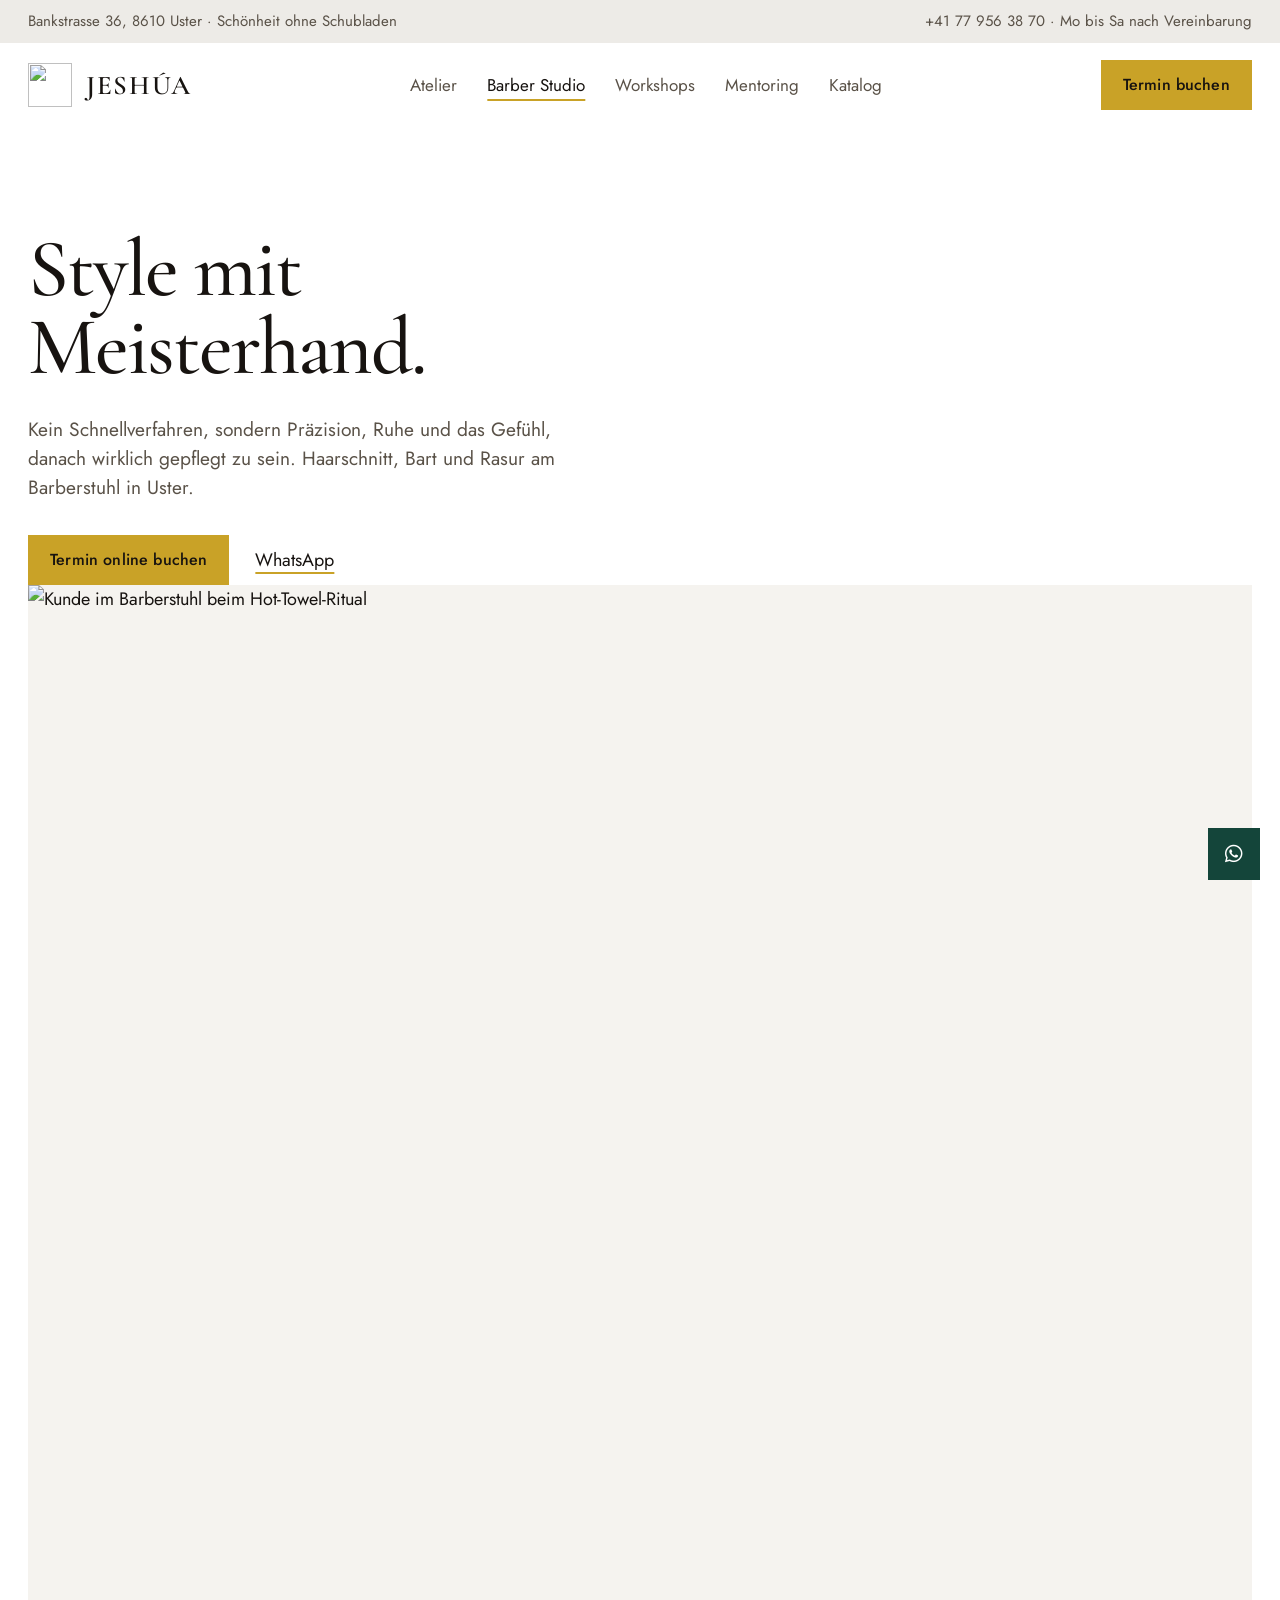
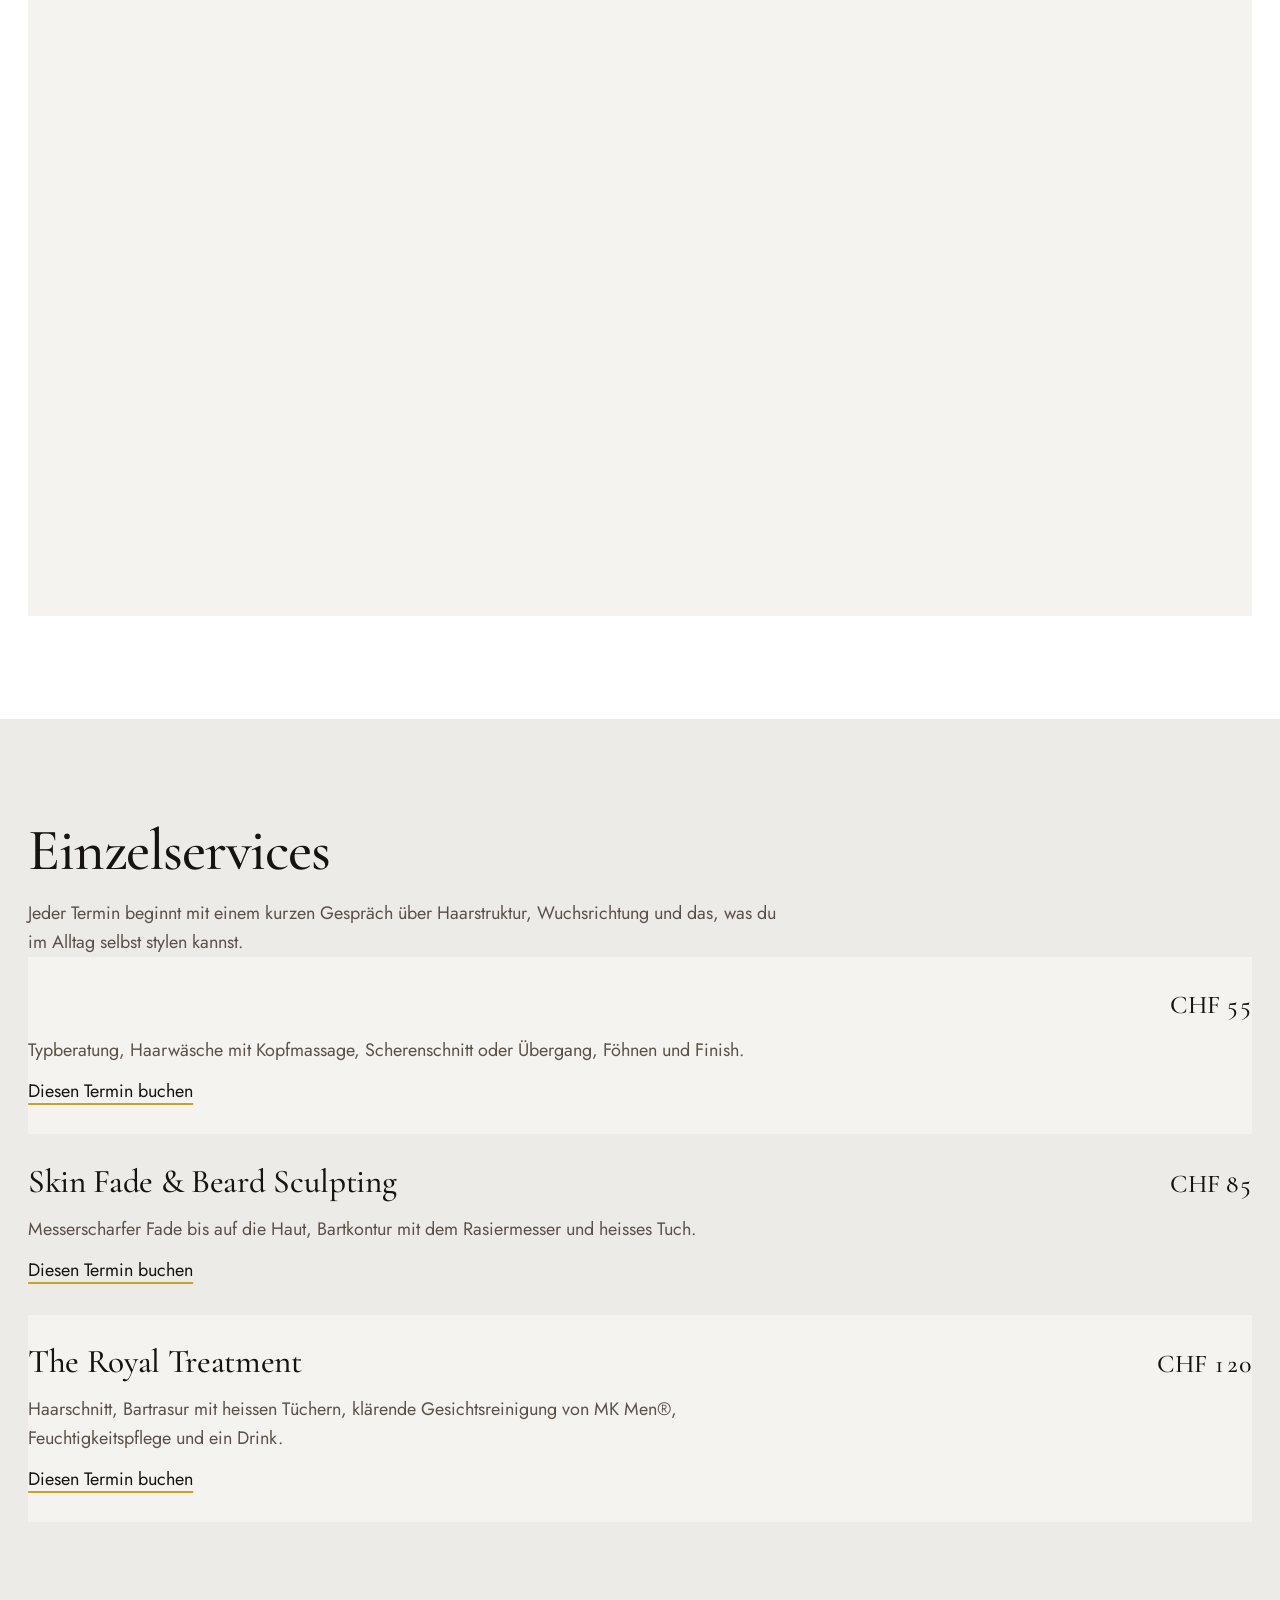
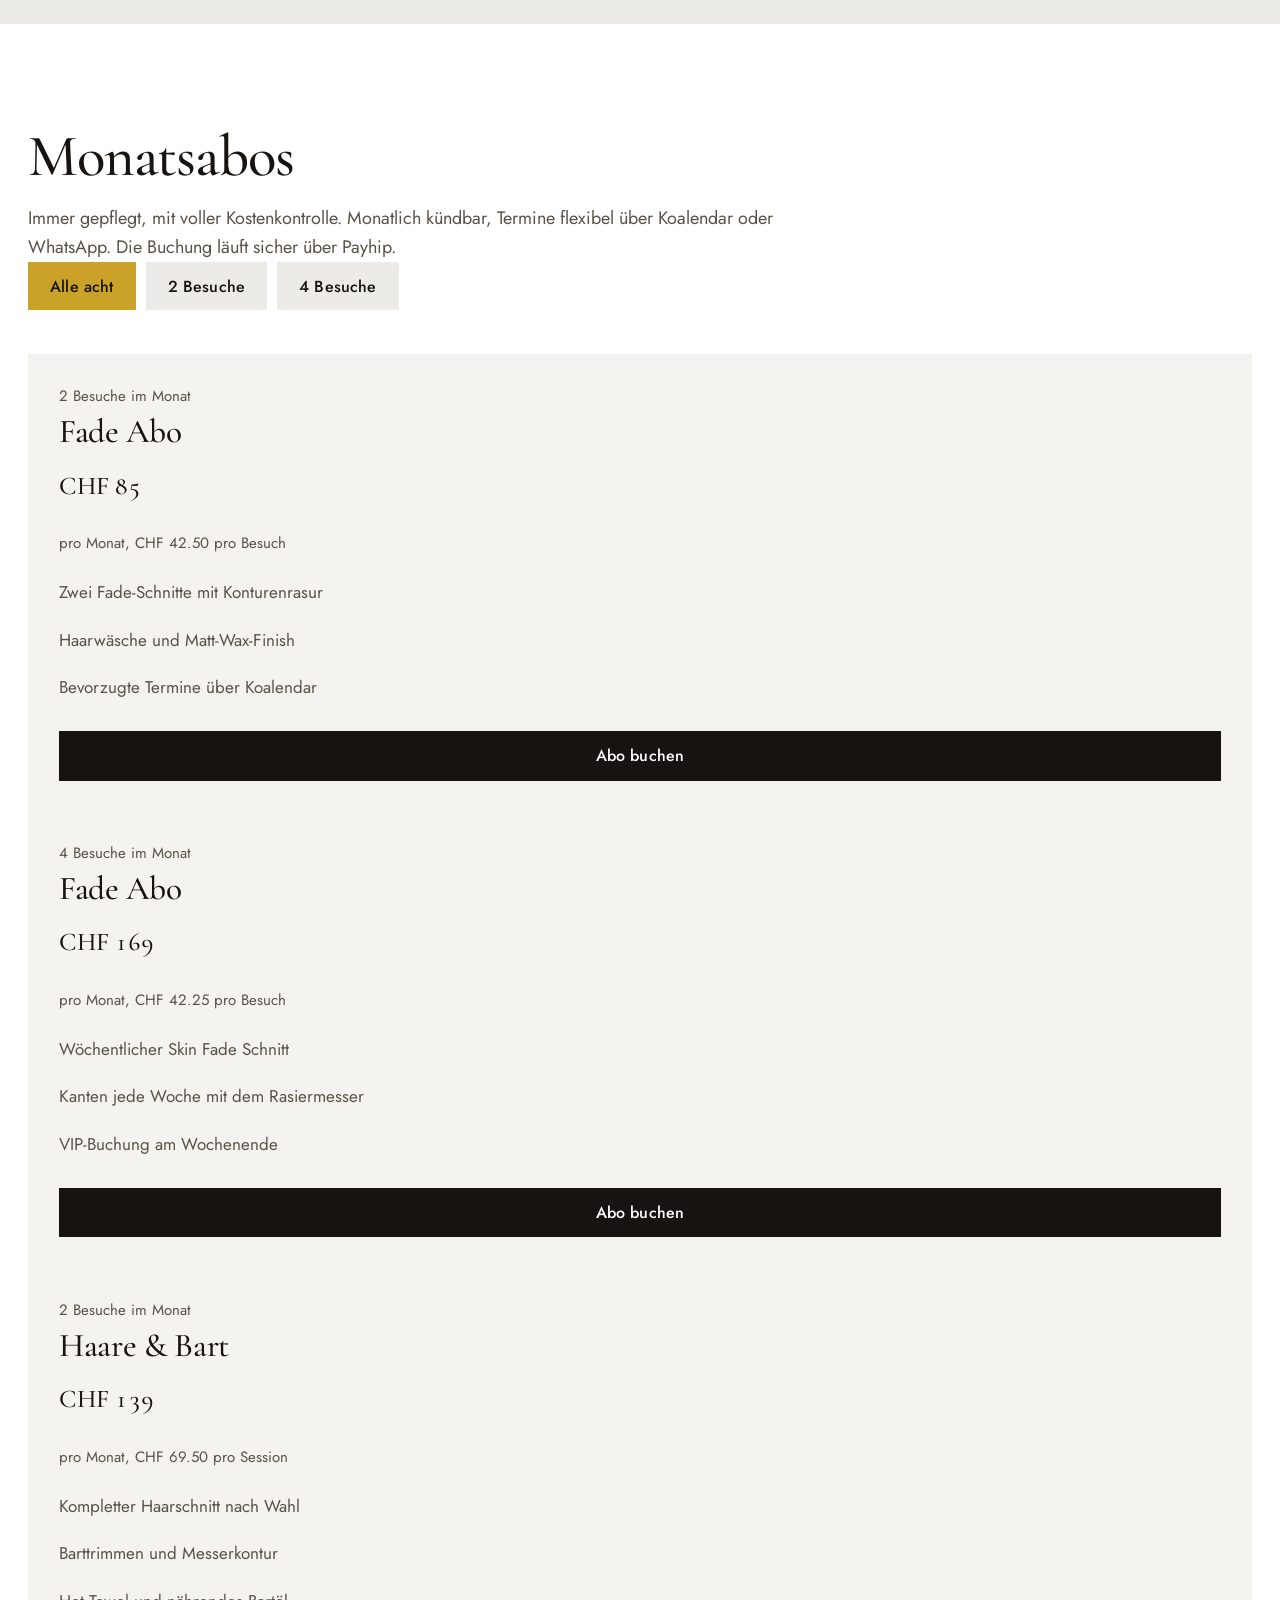
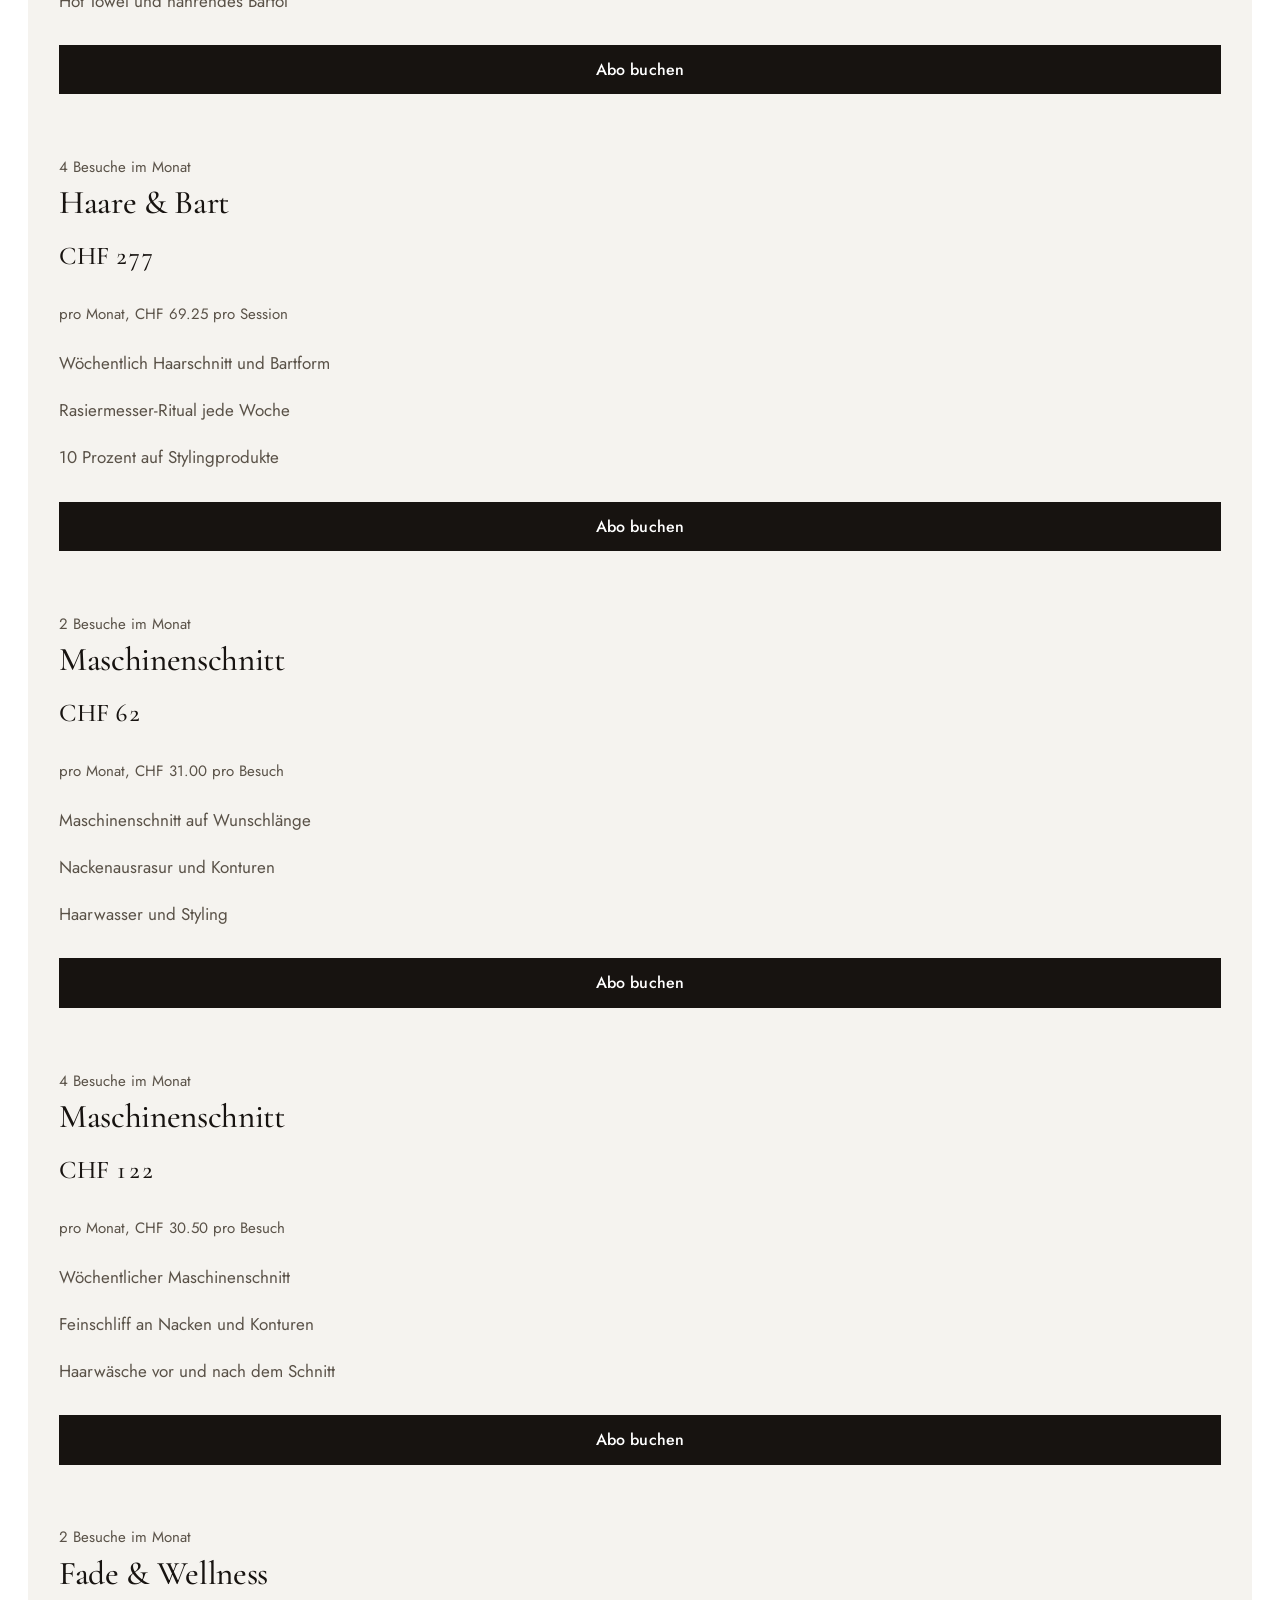
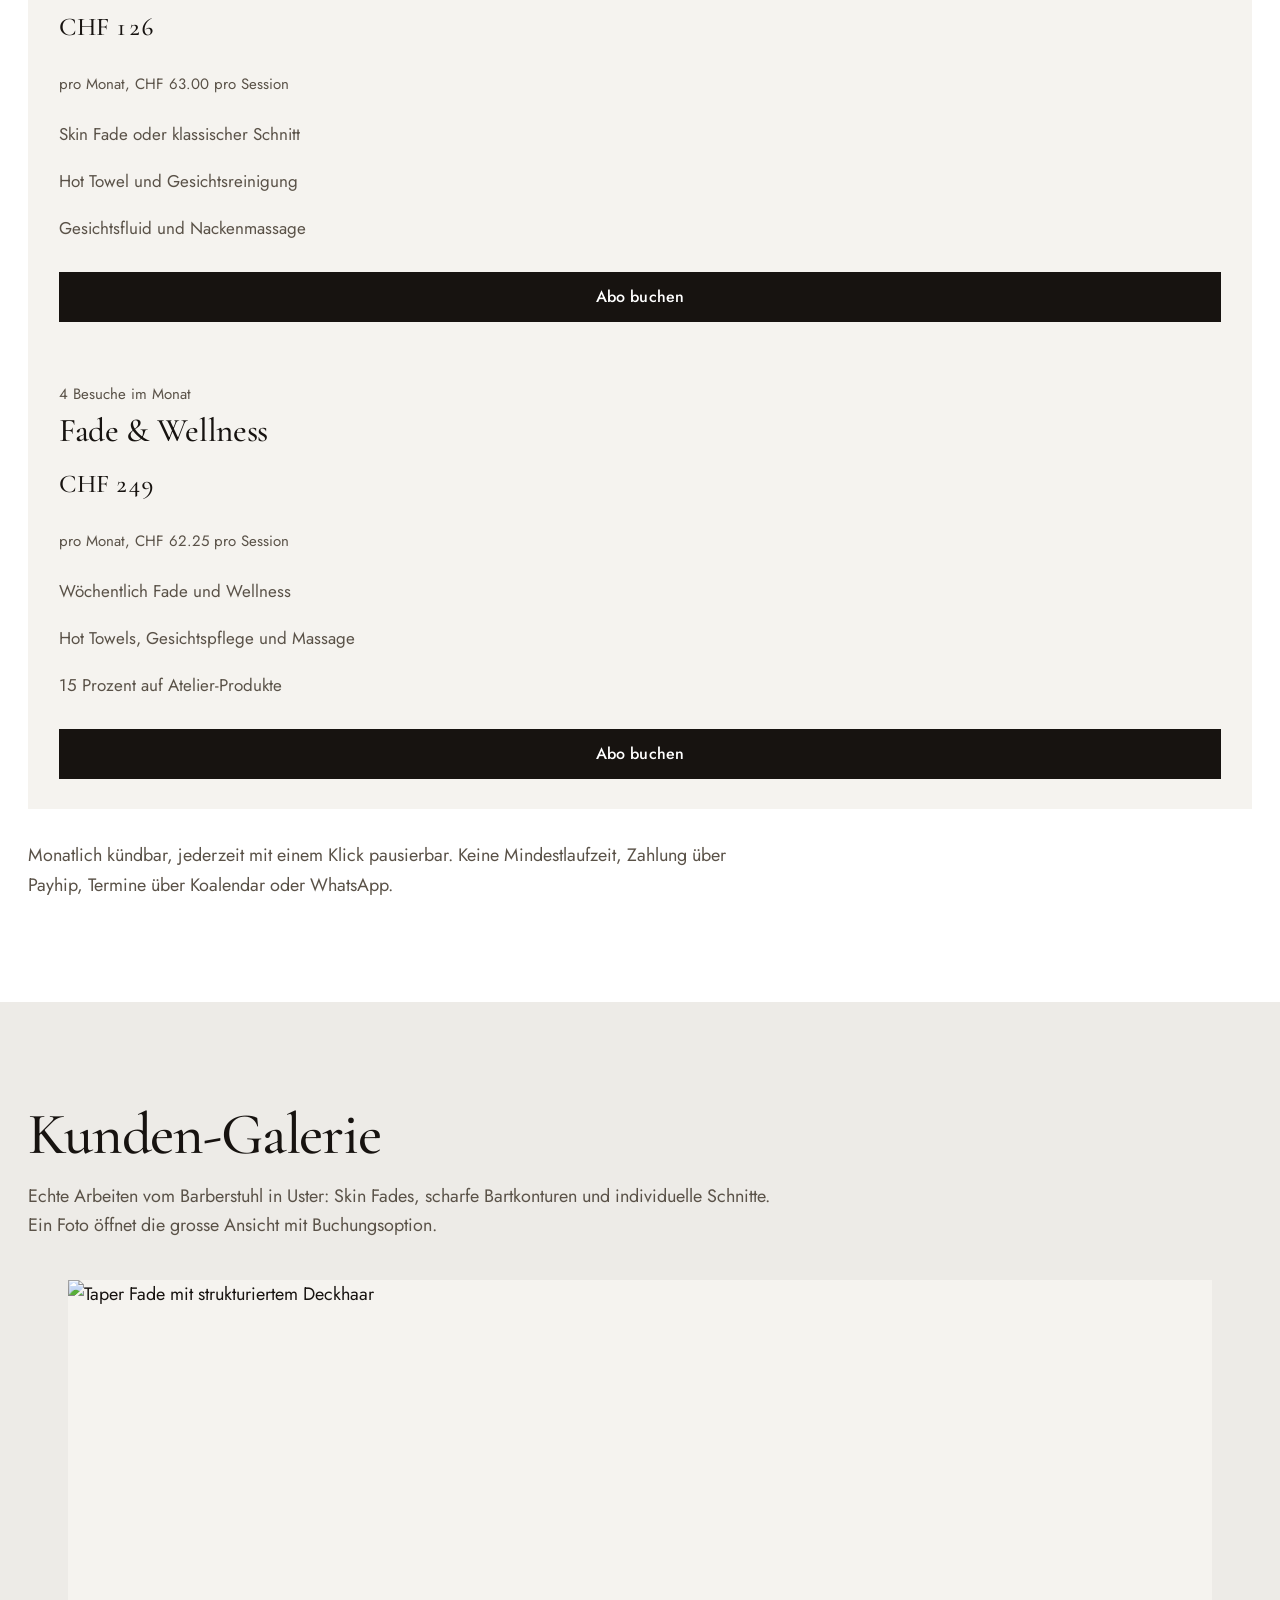
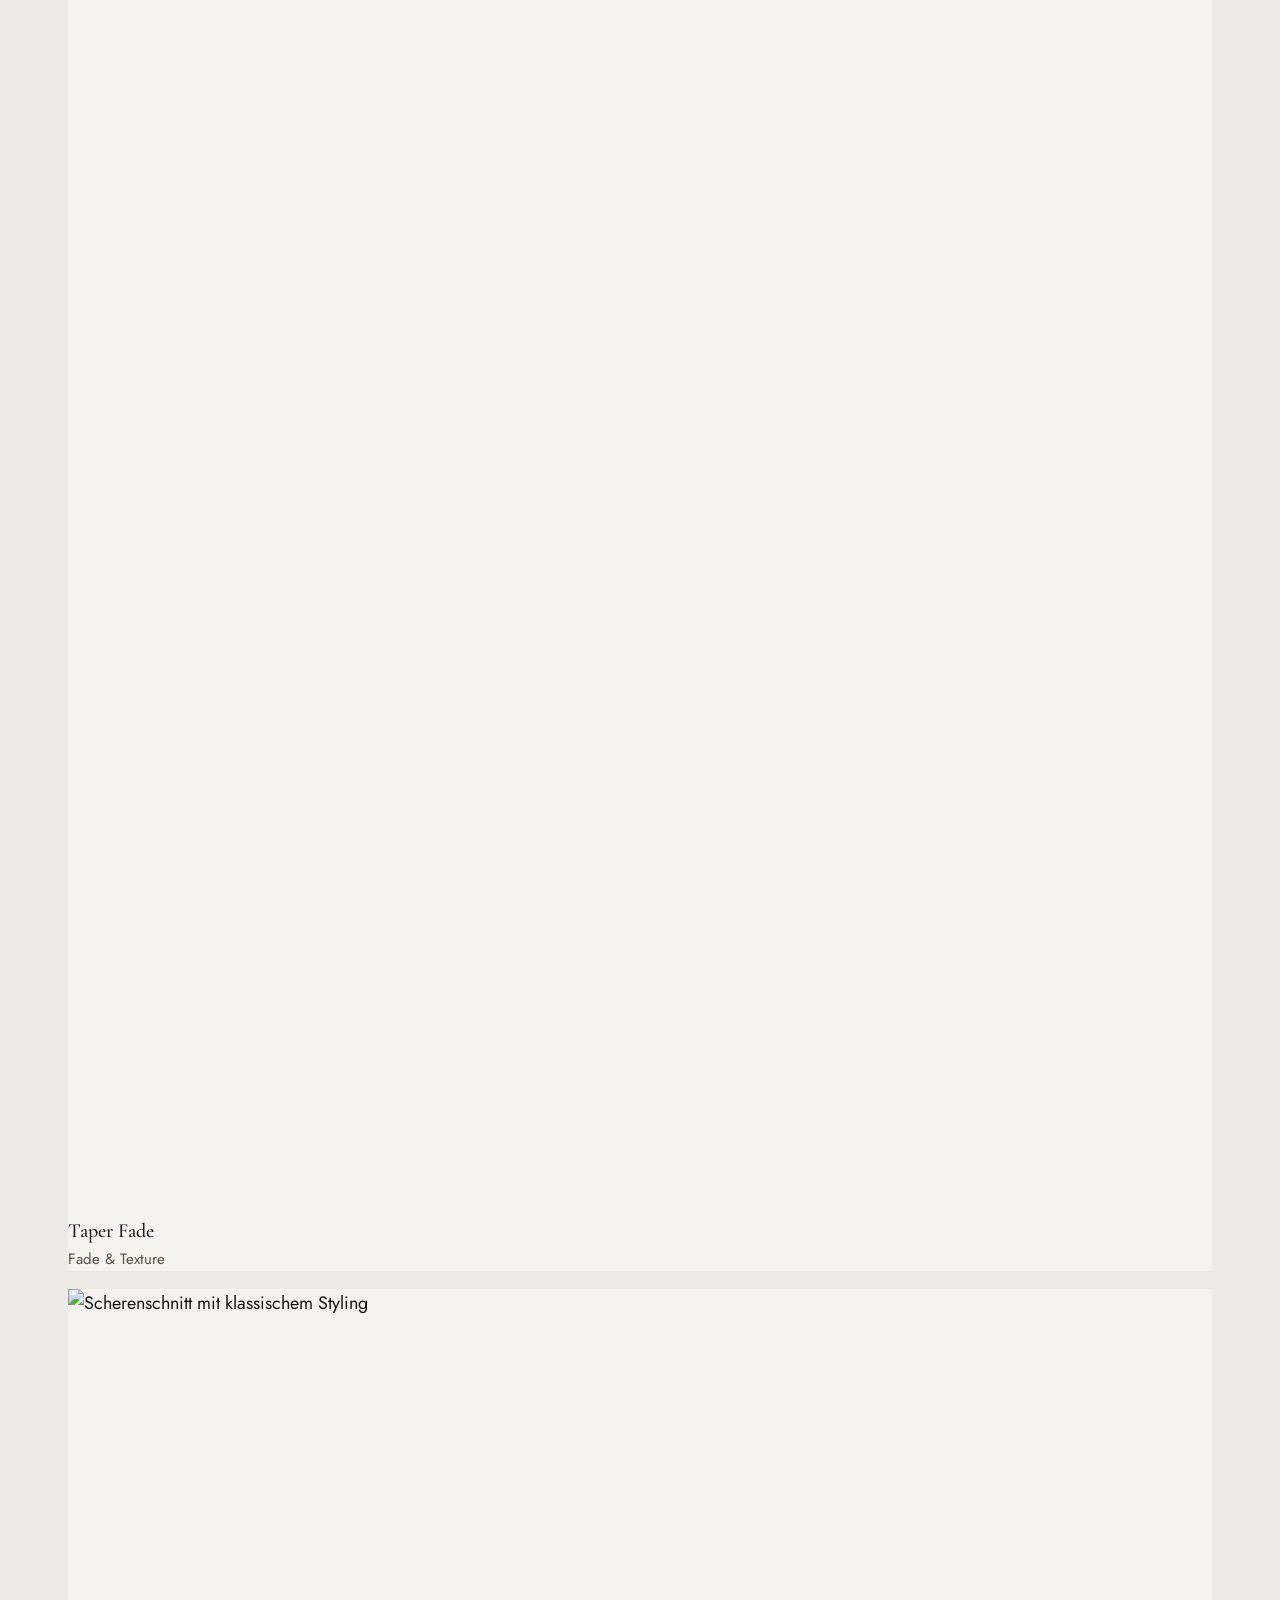
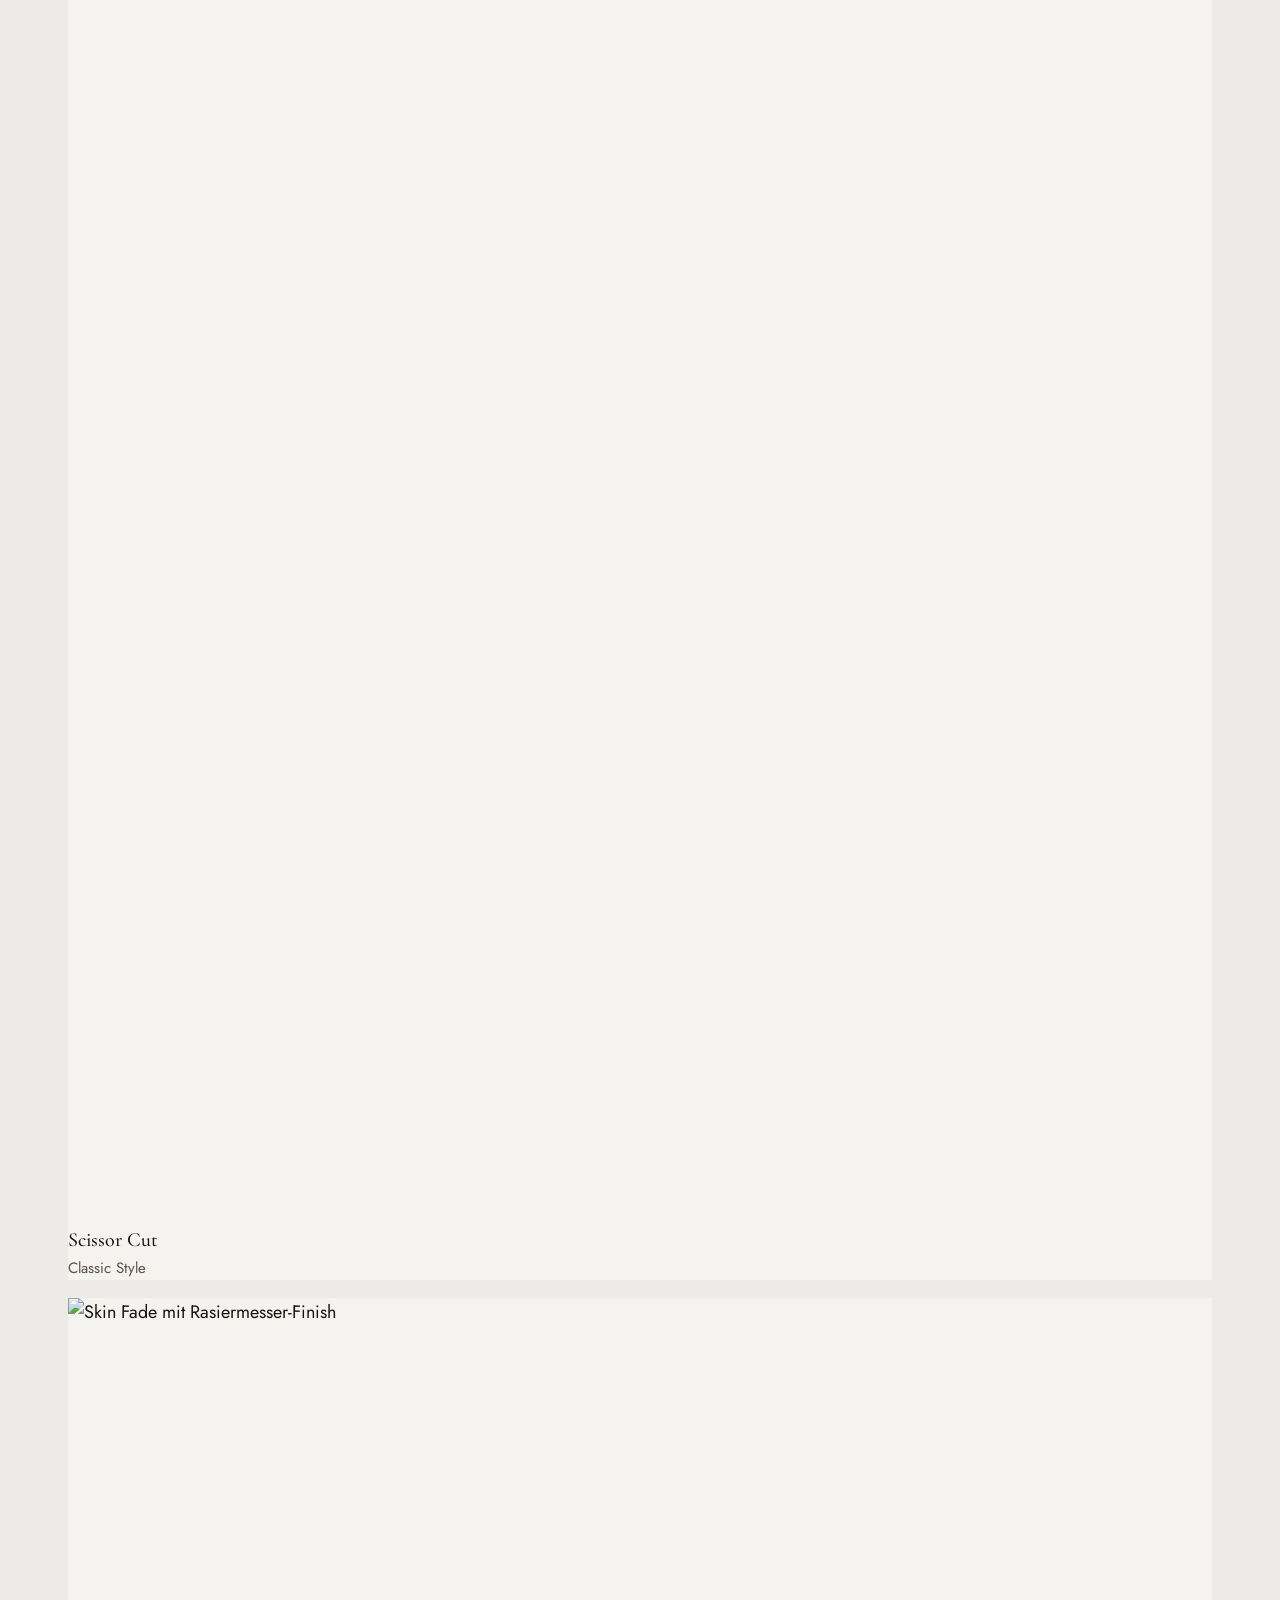
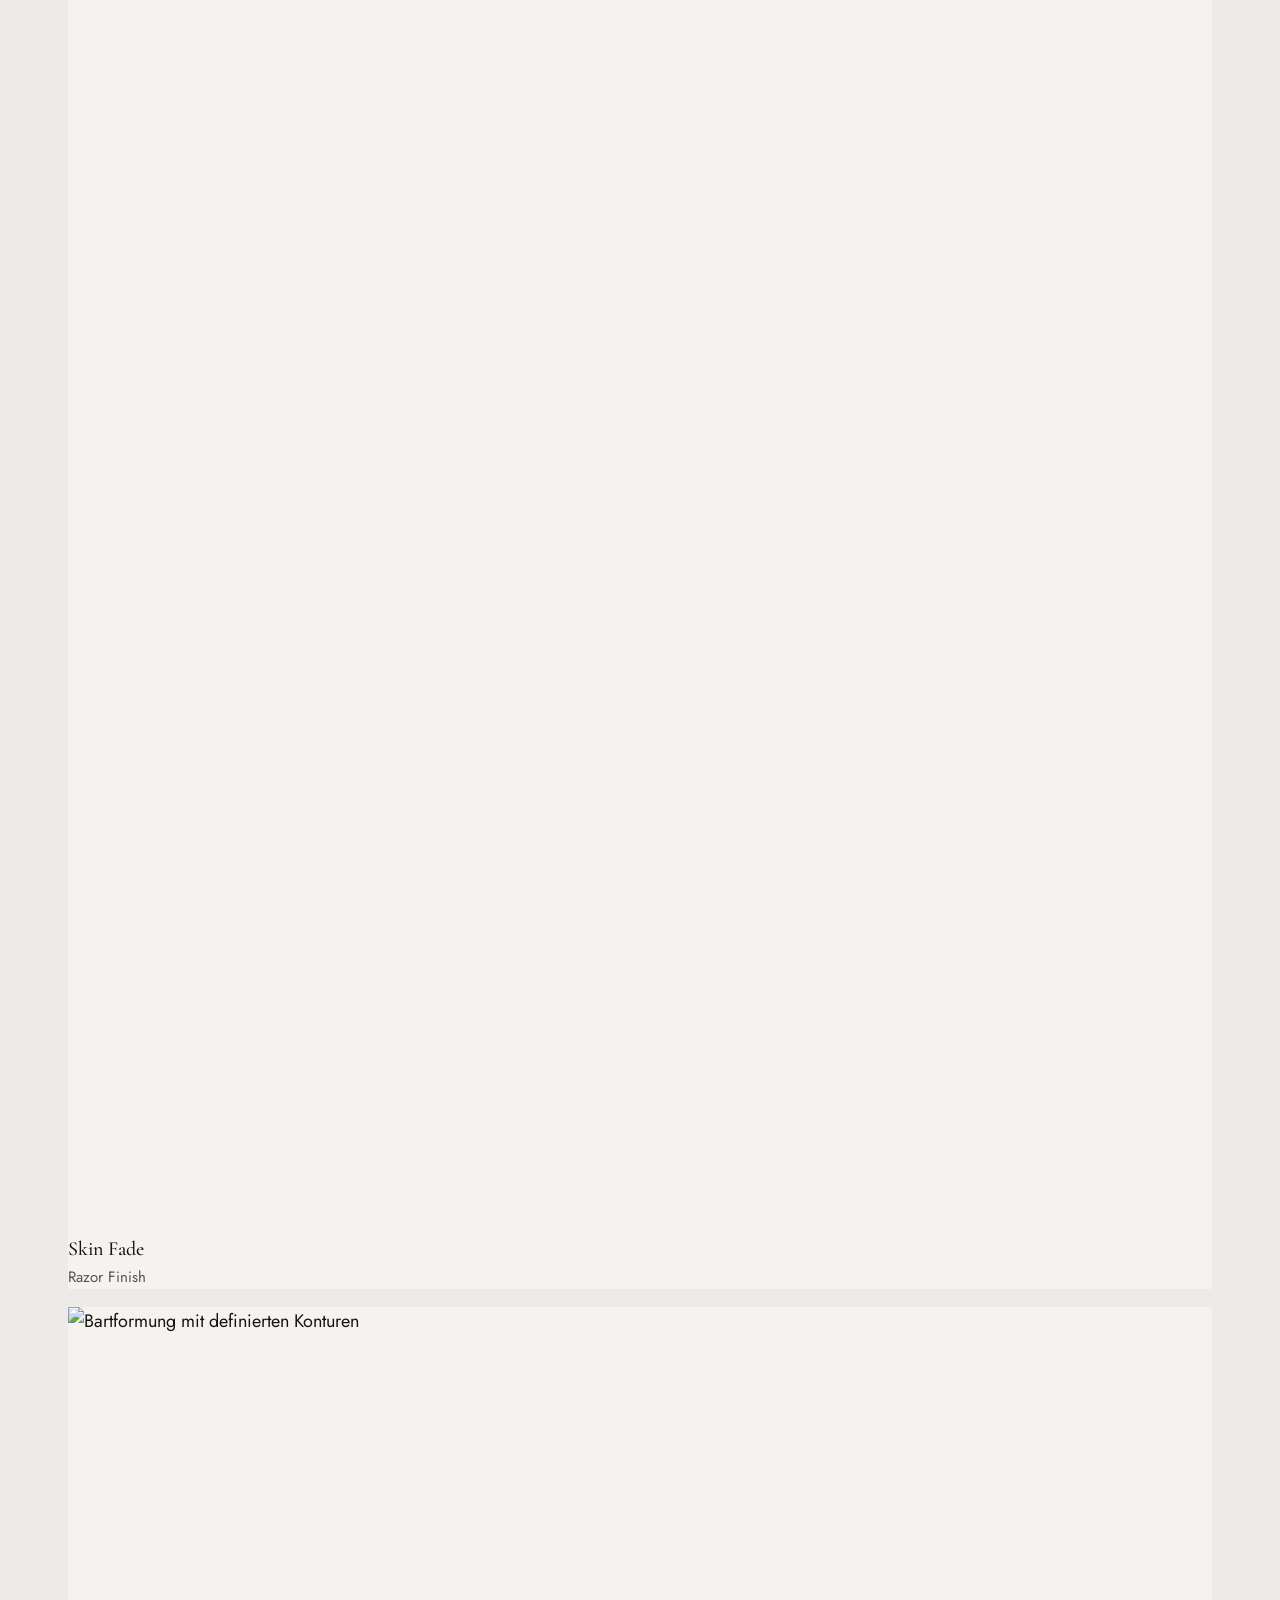
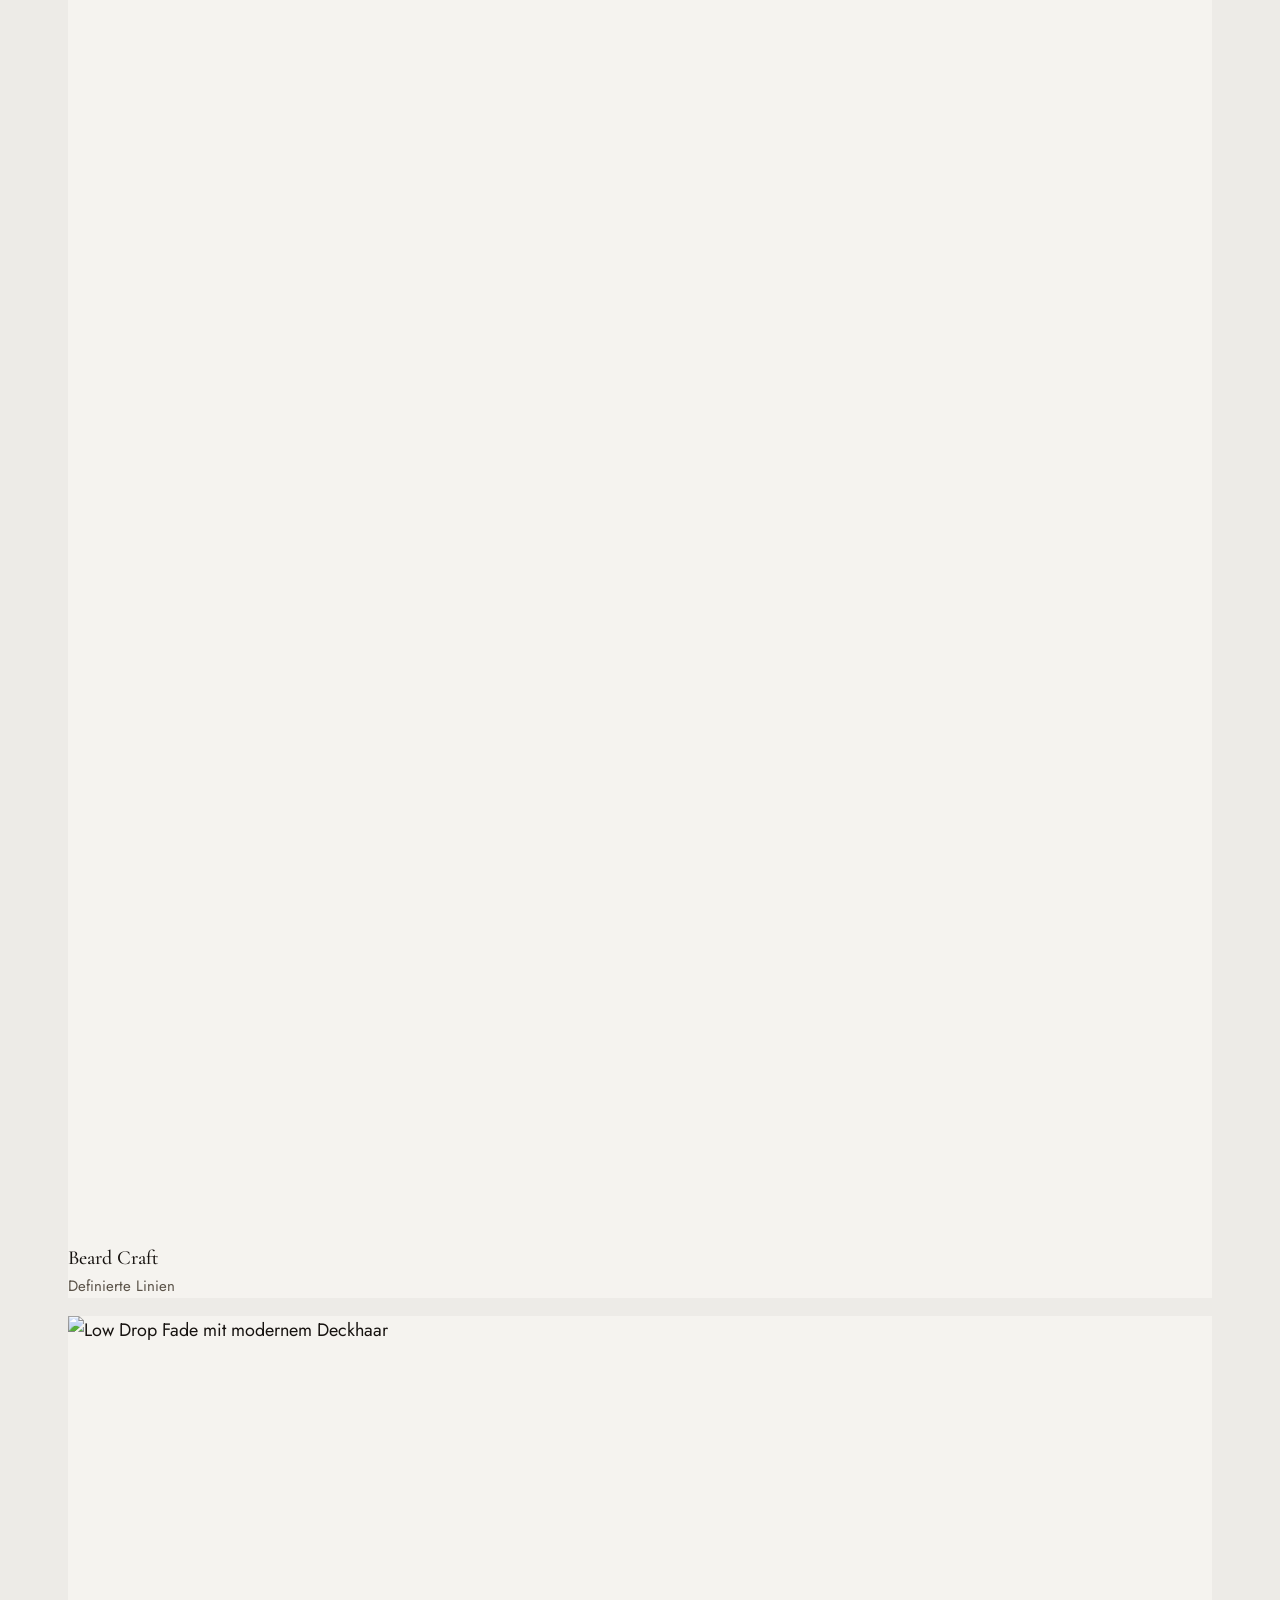
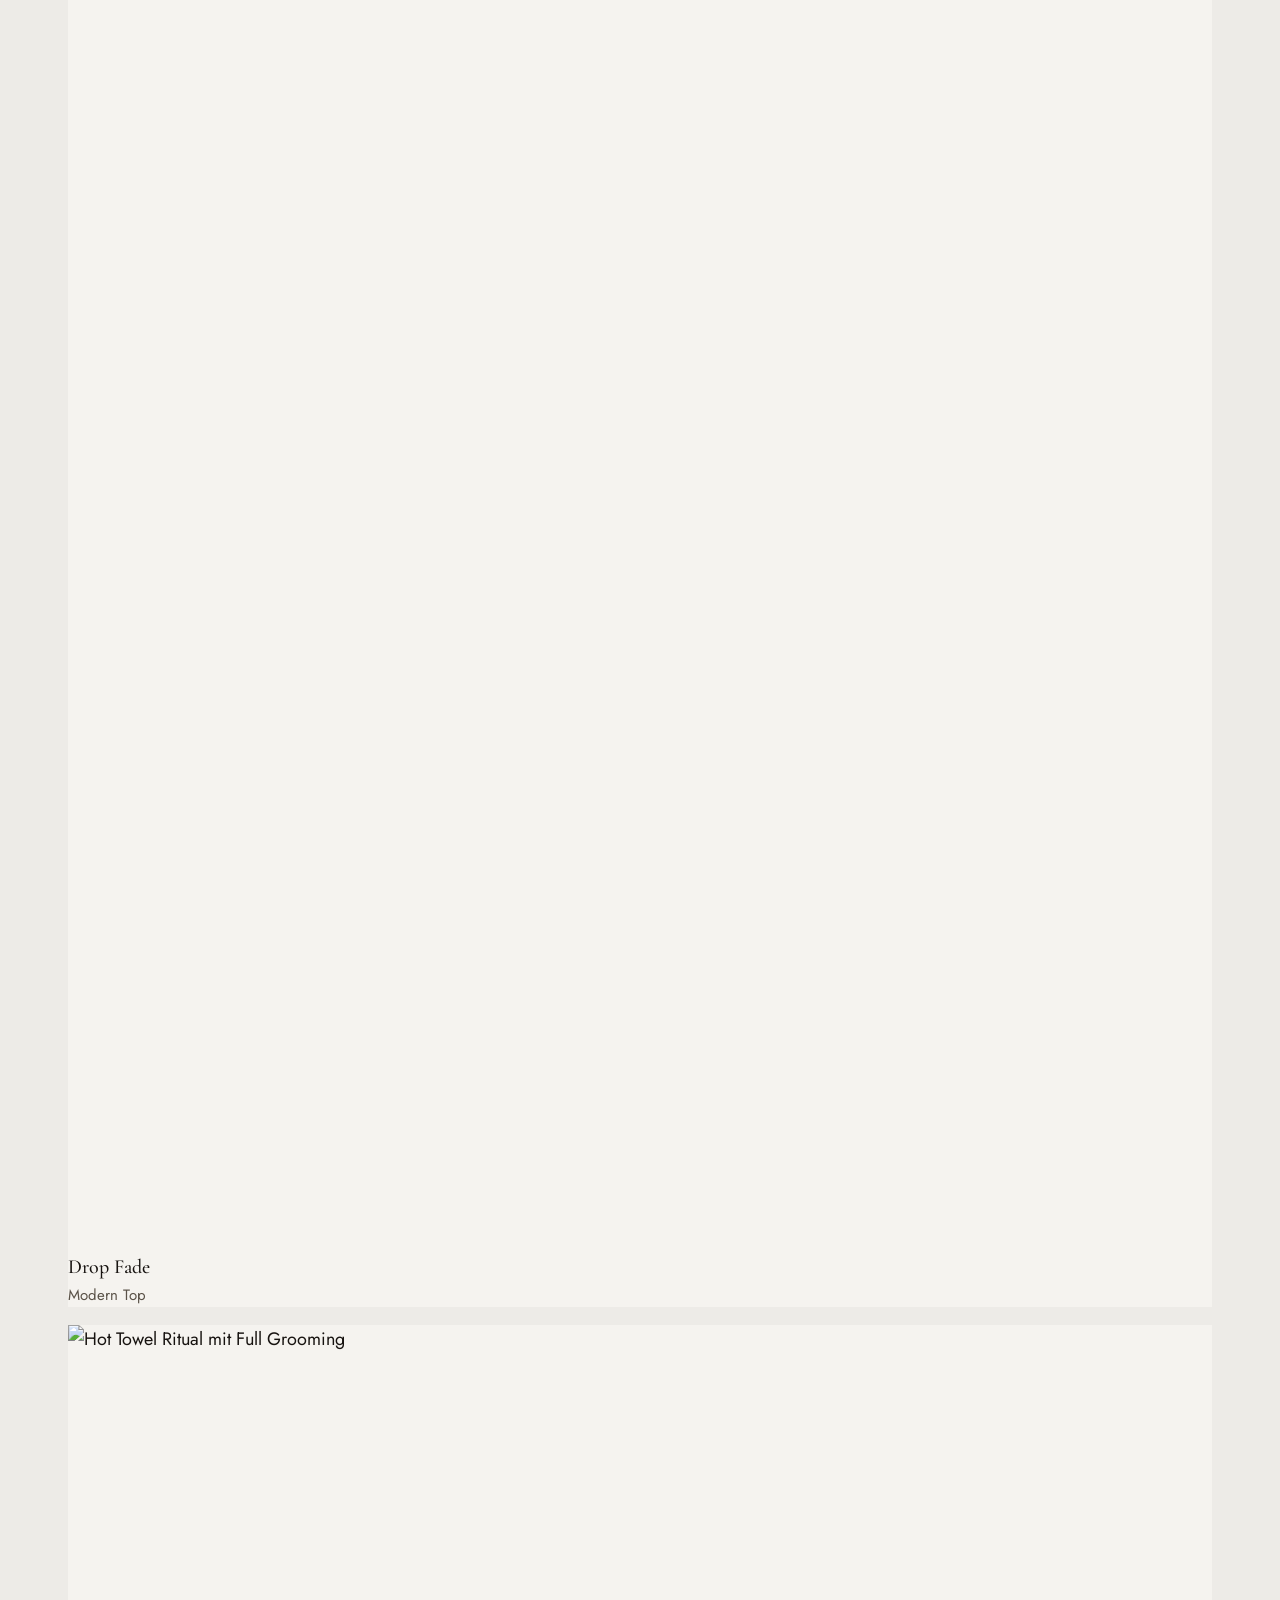
==== commit c6df71f2: "Rebuild every page on a designer typography and layout system The pages read as machine-made: eyebro" ====
--- a/barber.html
+++ b/barber.html
@@ -1,5 +1,5 @@
 <!DOCTYPE html>
-<html lang="de" class="scroll-smooth">
+<html lang="de">
 <head>
   <meta charset="UTF-8">
   <meta name="viewport" content="width=device-width, initial-scale=1.0">
@@ -18,36 +18,44 @@
   <!-- Font Awesome 6 Pro Icons -->
   <link rel="stylesheet" href="https://cdnjs.cloudflare.com/ajax/libs/font-awesome/6.5.1/css/all.min.css">
 
-  <!-- Google Fonts: Cormorant Garamond, Cinzel, Outfit -->
+  <!-- Schriften: Cormorant Garamond (Display) und Jost (Text) -->
   <link rel="preconnect" href="https://fonts.googleapis.com">
   <link rel="preconnect" href="https://fonts.gstatic.com" crossorigin>
-  <link href="https://fonts.googleapis.com/css2?family=Cinzel:wght@500;600;700;800;900&family=Cormorant+Garamond:ital,wght@0,400;0,500;0,600;0,700;1,400;1,600&family=Outfit:wght@300;400;500;600;700&display=swap" rel="stylesheet">
+  <link href="https://fonts.googleapis.com/css2?family=Cormorant+Garamond:ital,wght@0,400;0,500;0,600;0,700;1,400&family=Jost:wght@300;400;500;600&display=swap" rel="stylesheet">
 
   <script>
     tailwind.config = {
       theme: {
         extend: {
           colors: {
+            stone: {
+              300: '#E2DED7',
+              400: '#C9C2B8',
+              500: '#9A9288',
+              600: '#78706A',
+              700: '#5A5248',
+              800: '#3A342D',
+              900: '#171310',
+            },
             atelier: {
               black: '#FFFFFF',
-              lacquer: '#F7F3E8',
-              surface: '#FFFFFF',
-              card: '#FCFAF2',
+              lacquer: '#F5F3EF',
+              surface: '#F5F3EF',
+              card: '#F5F3EF',
               gold: '#C9A227',
-              goldLight: '#A4801F',
-              goldDeep: '#8A6D14',
-              ink: '#221C13',
-              inkSoft: '#5C5442',
-              crimson: '#B00D28',
-              crimsonLight: '#E52E4D',
-              border: 'rgba(34, 28, 19, 0.12)',
-              borderGold: 'rgba(201, 162, 39, 0.32)',
+              goldLight: '#7A5F14',
+              goldDeep: '#7A5F14',
+              ink: '#171310',
+              inkSoft: '#5A5248',
+              crimson: '#8A5A2B',
+              crimsonLight: '#A97339',
+              border: 'rgba(23, 19, 16, 0.10)',
+              borderGold: 'rgba(201, 162, 39, 0.38)',
             }
           },
           fontFamily: {
-            sans: ['Outfit', 'sans-serif'],
+            sans: ['Jost', 'sans-serif'],
             serif: ['Cormorant Garamond', 'serif'],
-            cinzel: ['Cinzel', 'serif'],
           }
         }
       }
@@ -57,910 +65,400 @@
   <!-- Gemeinsame Atelier-Styles -->
   <link rel="stylesheet" href="assets/styles.css">
 </head>
-<body class="bg-atelier-black text-stone-900 min-h-screen flex flex-col selection:bg-atelier-crimson selection:text-white">
-
-  <!-- TOP HEADER UTILITY BAR -->
-  <header class="border-b border-black/5 bg-atelier-lacquer py-2.5 px-6 text-xs text-stone-600">
-    <div class="max-w-7xl mx-auto flex flex-col sm:flex-row items-center justify-between gap-2">
-      <div class="flex items-center gap-3">
-        <span class="text-atelier-goldDeep text-xs">✦</span>
-        <span class="text-stone-700 font-medium tracking-wide">Jeshúa Lifestyle Studio & Atelier · Bankstrasse 36, 8610 Uster</span>
-        <span class="hidden lg:inline text-stone-400">|</span>
-        <span class="hidden lg:inline text-stone-600 font-light">Schönheit ohne Schubladen · Für Männer, Frauen & Paare</span>
-      </div>
-      <div class="flex items-center gap-5 text-stone-700">
-        <a href="https://wa.me/41779563870?text=Hallo%20Jeshua%20Atelier,%20ich%20h%C3%A4tte%20eine%20Anfrage..." target="_blank" class="hover:text-emerald-400 transition-colors flex items-center gap-1.5">
-          <i class="fa-brands fa-whatsapp text-emerald-700"></i> WhatsApp Concierge
-        </a>
-        <span class="text-stone-300">·</span>
-        <a href="tel:+41779563870" class="hover:text-atelier-goldDeep transition-colors flex items-center gap-1.5">
-          <i class="fa-solid fa-phone text-atelier-crimson text-xs"></i> +41 77 956 38 70
-        </a>
-      </div>
+<body  class="min-min-h-svh flex flex-col">
+
+    <div  class="utility">
+    <div  class="wrap">
+      <p  class="small">Bankstrasse 36, 8610 Uster · Schönheit ohne Schubladen</p>
+      <p  class="small"><a href="tel:+41779563870">+41 77 956 38 70</a> · Mo bis Sa nach Vereinbarung</p>
+    </div>
+  </div>
+
+  <header  class="site-header" id="mainNav">
+    <div  class="wrap">
+      <a href="index.html"  class="wordmark" aria-label="Jeshúa Atelier, zur Startseite">
+        <img src="https://res.cloudinary.com/dnrvauviq/image/upload/v1792857060/WhatsApp_Image_2026-10-24_at_16.20.46_rfdtwx.jpg" onerror="this.onerror=null; this.src='jeshua_logo.jpg'" alt="">
+        <span>JESHÚA</span>
+      </a>
+
+      <nav  class="nav-links" aria-label="Hauptnavigation">
+          <a href="index.html">Atelier</a>
+          <a href="barber.html" aria-current="page">Barber Studio</a>
+          <a href="workshops.html">Workshops</a>
+          <a href="mentoring.html">Mentoring</a>
+          <a href="katalog.html">Katalog</a>
+      </nav>
+
+      <div  class="nav-actions">
+        <a href="termin.html"  class="btn btn-gold">Termin buchen</a>
+        <button  class="menu-toggle" type="button" onclick="toggleMobileMenu()" aria-expanded="false" aria-controls="mobileMenu" id="menuToggle">Menü</button>
+      </div>
+    </div>
+
+    <div id="mobileMenu"  class="hidden">
+        <a href="index.html">Atelier</a>
+        <a href="barber.html" aria-current="page">Barber Studio</a>
+        <a href="workshops.html">Workshops</a>
+        <a href="mentoring.html">Mentoring</a>
+        <a href="katalog.html">Katalog</a>
+        <a href="termin.html">Termin buchen</a>
+        <a href="https://wa.me/41779563870?text=Hallo%20Jeshua%20Atelier%2C%20ich%20habe%20eine%20Anfrage..." target="_blank" rel="noopener">WhatsApp schreiben</a>
     </div>
   </header>
 
-  <!-- MAIN NAVIGATION -->
-  <nav id="mainNav" class="sticky top-0 z-40 bg-atelier-black/95 backdrop-blur-xl border-b border-black/10 transition-all">
-    <div class="max-w-7xl mx-auto px-4 sm:px-6 lg:px-8">
-      <div class="flex items-center justify-between h-20">
-        
-        <!-- Brand Identity Logo -->
-        <a href="index.html" class="flex items-center gap-4 group cursor-pointer">
-          <div class="w-12 h-12 rounded-full border border-atelier-borderGold overflow-hidden bg-white p-0.5 group-hover:border-atelier-gold transition-colors">
-            <img src="https://res.cloudinary.com/dnrvauviq/image/upload/v1792857060/WhatsApp_Image_2026-10-24_at_16.20.46_rfdtwx.jpg" onerror="this.onerror=null; this.src='jeshua_logo.jpg'" alt="Jeshúa Atelier Logo" class="w-full h-full rounded-full object-cover">
-          </div>
-          <div class="flex flex-col">
-            <span class="font-cinzel text-xl sm:text-2xl font-bold tracking-widest text-atelier-ink group-hover:text-atelier-gold transition-colors">JESHÚA</span>
-            <span class="text-[9px] uppercase tracking-[0.24em] text-atelier-goldDeep font-medium">Studio & Atelier</span>
-          </div>
-        </a>
-
-        <!-- Desktop Navigation Items -->
-        <div class="hidden lg:flex items-center gap-2">
-          <a href="index.html" class="nav-item px-3.5 py-2 text-xs font-medium text-stone-700 hover:text-atelier-ink transition-colors tracking-wider uppercase">
-            Home
-          </a>
-          
-          <!-- Barber Studio -->
-          <a href="barber.html" aria-current="page" class="nav-item is-active px-3.5 py-2 text-xs font-semibold text-atelier-ink hover:text-atelier-crimson transition-colors tracking-wider uppercase flex items-center gap-2">
-            <span class="text-[10px] text-atelier-crimson font-mono font-bold">01</span>
-            <span>Barber Studio</span>
-            <span class="text-[9px] bg-atelier-crimson/15 text-atelier-crimson border border-atelier-crimson/30 px-1.5 py-0.5 rounded uppercase font-bold tracking-widest">Fokus</span>
-          </a>
-
-          <!-- Beauty Workshops -->
-          <a href="workshops.html" class="nav-item px-3.5 py-2 text-xs font-semibold text-atelier-ink hover:text-atelier-goldDeep transition-colors tracking-wider uppercase flex items-center gap-2">
-            <span class="text-[10px] text-atelier-goldDeep font-mono font-bold">02</span>
-            <span>Beauty Workshops</span>
-            <span class="text-[9px] bg-atelier-gold/15 text-atelier-goldDeep border border-atelier-gold/30 px-1.5 py-0.5 rounded uppercase font-bold tracking-widest">Fokus</span>
-          </a>
-
-          <!-- Pillar 3: Mentoring -->
-          <a href="mentoring.html" class="nav-item px-3.5 py-2 text-xs font-medium text-stone-700 hover:text-atelier-ink transition-colors tracking-wider uppercase flex items-center gap-1.5">
-            <span class="text-[10px] text-stone-500 font-mono">03</span>
-            <span>Mentoring</span>
-          </a>
-
-          <!-- Katalog Kollektion -->
-          <a href="katalog.html" class="nav-item px-3.5 py-2 text-xs font-medium text-stone-700 hover:text-atelier-ink transition-colors tracking-wider uppercase flex items-center gap-1.5">
-            <span class="text-[10px] text-stone-500 font-mono">04</span>
-            <span>Katalog Kollektion</span>
-          </a>
-        </div>
-
-        <!-- Right Quick Actions -->
-        <div class="flex items-center gap-3">
-          <a href="https://wa.me/41779563870?text=Hallo%20Jeshua%20Studio%2C%20ich%20habe%20eine%20Anfrage..." target="_blank" class="hidden sm:inline-flex items-center gap-2 px-3.5 py-2 rounded-lg text-xs font-medium border border-emerald-500/30 bg-emerald-500/10 text-emerald-700 hover:bg-emerald-500/20 transition-all">
-            <i class="fa-brands fa-whatsapp text-emerald-700"></i>
-            <span>WhatsApp</span>
-          </a>
-
-          <a href="termin.html" class="btn-atelier-gold px-4 sm:px-5 py-2 rounded-lg text-xs uppercase tracking-wider font-semibold">
-            Termin buchen
-          </a>
-
-          <!-- Mobile Toggle -->
-          <button onclick="toggleMobileMenu()" class="lg:hidden p-2 text-stone-700 hover:text-atelier-ink rounded-lg transition-colors" aria-label="Menü">
-            <i class="fa-solid fa-bars text-lg" id="menuIcon"></i>
-          </button>
-        </div>
-
-      </div>
-    </div>
-
-    <!-- Mobile Dropdown -->
-    <div id="mobileMenu" class="hidden lg:hidden bg-atelier-lacquer border-b border-black/10 px-6 py-5 space-y-3">
-      <a href="index.html" class="block py-2 text-sm text-stone-800 hover:text-atelier-goldDeep tracking-wide">Home</a>
-      <a href="barber.html" aria-current="page" class="mobile-nav-item is-active flex items-center justify-between py-2 text-sm text-atelier-ink font-semibold">
-        <span class="flex items-center gap-2"><i class="fa-solid fa-scissors text-atelier-crimson text-xs"></i> Barber Studio</span>
-        
-      </a>
-      <a href="workshops.html" class="flex items-center justify-between py-2 text-sm text-atelier-ink font-semibold">
-        <span class="flex items-center gap-2"><i class="fa-solid fa-wand-magic-sparkles text-atelier-goldDeep text-xs"></i> Beauty Workshops</span>
-        
-      </a>
-      <a href="mentoring.html" class="block py-2 text-sm text-stone-800 hover:text-atelier-ink">Mentoring & Transformation</a>
-      <a href="katalog.html" class="block py-2 text-sm text-stone-800 hover:text-atelier-ink">Katalog Kollektion (38 Produkte)</a>
-      
-      <div class="pt-4 border-t border-black/10 space-y-2">
-        <a href="https://wa.me/41779563870?text=Hallo%20Jeshua%20Studio..." target="_blank" class="flex items-center justify-center gap-2 w-full py-2.5 rounded-lg bg-emerald-600/20 border border-emerald-500/40 text-emerald-700 text-xs font-semibold">
-          <i class="fa-brands fa-whatsapp text-sm"></i> WhatsApp Anfrage
-        </a>
-        <a href="termin.html" class="block btn-atelier-gold text-center py-2.5 rounded-lg text-xs uppercase font-bold tracking-wider">
-          Termin buchen
-        </a>
-      </div>
-    </div>
-  </nav>
-
   <!-- HAUPTINHALT -->
-  <main class="flex-grow">
-
-    <section class="py-20 px-6 border-b border-black/10">
-      <div class="max-w-6xl mx-auto">
-        
-        <a href="index.html" class="text-xs uppercase font-mono tracking-wider text-stone-600 hover:text-atelier-ink transition-colors mb-8 inline-flex items-center gap-2">
-          ← Zurück zur Übersicht
-        </a>
-
-        <div class="grid lg:grid-cols-12 gap-12 items-center mb-20">
-          <div class="lg:col-span-7 space-y-6">
-            <span class="text-xs font-mono uppercase tracking-[0.25em] text-atelier-crimson font-semibold block">
-              [01] Barber Studio · Barber Atelier Uster
-            </span>
-            <h1 class="font-serif text-4xl sm:text-6xl text-atelier-ink font-normal leading-[1.05]">
-              Style mit Haltung & <br><span class="italic text-atelier-crimson">Meisterhand.</span>
-            </h1>
-            <p class="text-stone-700 text-base lead-text font-light leading-relaxed">
-              Körperpflege, persönliches Erscheinungsbild und individueller Stil. Hier geht es nicht um schnelle Abfertigung, sondern um Präzision, Ruhe und das gute Gefühl, perfekt gepflegt zu sein.
+    <main class="flex-grow">
+
+    <section class="section">
+      <div class="wrap">
+        <div class="grid gap-10 lg:gap-16 lg:grid-cols-12 items-end">
+          <div class="lg:col-span-6">
+            <h1 class="display-1" data-rise style="font-size:clamp(40px,6.4vw,104px)">Style mit<br>Meisterhand.</h1>
+            <p data-rise class="lede" style="margin-top:28px; --rise-delay:80ms">
+              Kein Schnellverfahren, sondern Präzision, Ruhe und das Gefühl, danach wirklich
+              gepflegt zu sein. Haarschnitt, Bart und Rasur am Barberstuhl in Uster.
             </p>
-            <div class="flex flex-wrap items-center gap-4 pt-2">
-              <a href="https://koalendar.com/e/termin-buchung-jeshua" target="_blank" rel="noopener noreferrer" class="btn-atelier-crimson px-6 py-3 rounded-lg text-xs uppercase tracking-wider font-semibold flex items-center gap-2">
-                <i class="fa-solid fa-calendar-check"></i> Barber Termin online buchen
-              </a>
-              <a href="#barber-flatrate" class="btn-atelier-gold px-5 py-3 rounded-lg text-xs uppercase tracking-wider font-semibold flex items-center gap-2">
-                <i class="fa-solid fa-crown text-amber-950 text-xs"></i> Monatsabos (ab CHF 62/Mt.)
-              </a>
-              <a href="https://wa.me/41779563870?text=Hallo%20Jeshua%20Barber%2C%20ich%20m%C3%B6chte%20einen%20Termin%20buchen..." target="_blank" class="btn-atelier-whatsapp px-5 py-3 rounded-lg text-xs font-semibold flex items-center gap-2">
-                <i class="fa-brands fa-whatsapp text-sm"></i> WhatsApp
-              </a>
-            </div>
-          </div>
-
-          <div class="lg:col-span-5">
-            <div class="rounded-2xl overflow-hidden border border-black/10 elevation-2">
-              <img src="https://images.unsplash.com/photo-1503951914875-452162b0f3f1?auto=format&fit=crop&w=1200&q=80" alt="Barber Craft" class="w-full h-80 object-cover">
-            </div>
-          </div>
-        </div>
-
-        <!-- Services List -->
-        <div id="barber-rates" class="space-y-6 mb-20">
-          <h2 class="font-serif text-2xl sm:text-3xl text-atelier-ink font-normal border-b border-black/10 pb-4">
-            Barber Einzelservices
-          </h2>
-
-          <div class="divide-y divide-white/5">
-            
-            <div class="py-5 flex flex-col sm:flex-row sm:items-center justify-between gap-4">
-              <div>
-                <h3 class="font-serif text-xl text-atelier-ink font-normal">Classic Haircut & Styling</h3>
-                <p class="text-stone-600 text-xs font-light mt-1">Typberatung, Haarwäsche mit Kopfmassage, Scherenschnitt oder Übergang, Föhnen & Finish.</p>
+            <div style="margin-top:34px; display:flex; flex-wrap:wrap; align-items:center; gap:26px" data-rise>
+              <a href="https://koalendar.com/e/termin-buchung-jeshua" target="_blank" rel="noopener" class="btn btn-gold">Termin online buchen</a>
+              <a href="https://wa.me/41779563870?text=Hallo%20Jeshua%20Barber%2C%20ich%20m%C3%B6chte%20einen%20Termin%20anfragen..." target="_blank" rel="noopener" class="btn-quiet">WhatsApp</a>
+            </div>
+          </div>
+          <div class="lg:col-span-6 hero-media" data-rise style="--rise-delay:120ms">
+            <div class="media-portrait">
+              <img src="https://res.cloudinary.com/dtzpydtdg/image/upload/v1781210387/IMG-20260516-WA0008_kgpyqq.jpg" onerror="this.onerror=null; this.src='jeshua_gallery/barber_client_06.jpg'" alt="Kunde im Barberstuhl beim Hot-Towel-Ritual" loading="eager">
+            </div>
+          </div>
+        </div>
+      </div>
+    </section>
+
+    <section class="section field">
+      <div class="wrap">
+        <div class="grid gap-8 lg:grid-cols-12">
+          <div class="lg:col-span-4">
+            <h2 data-rise class="display-2">Einzelservices</h2>
+            <p class="body" style="margin-top:18px">
+              Jeder Termin beginnt mit einem kurzen Gespräch über Haarstruktur, Wuchsrichtung und
+              das, was du im Alltag selbst stylen kannst.
+            </p>
+          </div>
+
+          <ul class="row-list lg:col-span-8">
+            <li>
+              <div class="price-row">
+                <h3 data-rise class="display-3">Classic Haircut &amp; Styling</h3>
+                <span class="price">CHF 55</span>
               </div>
-              <div class="flex items-center gap-6 shrink-0">
-                <span class="text-lg font-mono text-atelier-ink font-semibold">CHF 55</span>
-                <a href="https://koalendar.com/e/termin-buchung-jeshua" target="_blank" rel="noopener noreferrer" class="btn-atelier-outline px-4 py-2 rounded-lg text-xs font-semibold flex items-center gap-1.5"><i class="fa-regular fa-calendar text-[11px]"></i> Buchen</a>
+              <p class="body" style="margin-top:10px">
+                Typberatung, Haarwäsche mit Kopfmassage, Scherenschnitt oder Übergang, Föhnen und Finish.
+              </p>
+              <a href="https://koalendar.com/e/termin-buchung-jeshua" target="_blank" rel="noopener" class="btn-quiet" style="margin-top:12px; display:inline-block">Diesen Termin buchen</a>
+            </li>
+            <li>
+              <div class="price-row">
+                <h3 data-rise class="display-3">Skin Fade &amp; Beard Sculpting</h3>
+                <span class="price">CHF 85</span>
               </div>
-            </div>
-
-            <div class="py-5 flex flex-col sm:flex-row sm:items-center justify-between gap-4">
-              <div>
-                <h3 class="font-serif text-xl text-atelier-ink font-normal">Skin Fade & Beard Sculpting</h3>
-                <p class="text-stone-600 text-xs font-light mt-1">Messerscharfer Fade Übergang, akkurate Bartkonturierung mit dem Rasiermesser & Hot Towel.</p>
+              <p class="body" style="margin-top:10px">
+                Messerscharfer Fade bis auf die Haut, Bartkontur mit dem Rasiermesser und heisses Tuch.
+              </p>
+              <a href="https://koalendar.com/e/termin-buchung-jeshua" target="_blank" rel="noopener" class="btn-quiet" style="margin-top:12px; display:inline-block">Diesen Termin buchen</a>
+            </li>
+            <li>
+              <div class="price-row">
+                <h3 data-rise class="display-3">The Royal Treatment</h3>
+                <span class="price">CHF 120</span>
               </div>
-              <div class="flex items-center gap-6 shrink-0">
-                <span class="text-lg font-mono text-atelier-ink font-semibold">CHF 85</span>
-                <a href="https://koalendar.com/e/termin-buchung-jeshua" target="_blank" rel="noopener noreferrer" class="btn-atelier-crimson px-4 py-2 rounded-lg text-xs font-semibold flex items-center gap-1.5"><i class="fa-regular fa-calendar text-[11px]"></i> Buchen</a>
-              </div>
-            </div>
-
-            <div class="py-5 flex flex-col sm:flex-row sm:items-center justify-between gap-4">
-              <div>
-                <h3 class="font-serif text-xl text-atelier-ink font-normal">The Royal Treatment</h3>
-                <p class="text-stone-600 text-xs font-light mt-1">Haarschnitt, Bartrasur mit Hot Towels, klärende MK Men® Gesichtsreinigung, Feuchtigkeit & Drink.</p>
-              </div>
-              <div class="flex items-center gap-6 shrink-0">
-                <span class="text-lg font-mono text-atelier-ink font-semibold">CHF 120</span>
-                <a href="https://koalendar.com/e/termin-buchung-jeshua" target="_blank" rel="noopener noreferrer" class="btn-atelier-outline px-4 py-2 rounded-lg text-xs font-semibold flex items-center gap-1.5"><i class="fa-regular fa-calendar text-[11px]"></i> Buchen</a>
-              </div>
-            </div>
-
-          </div>
-        </div>
-
-                  <!-- BARBER MONATSABOS & FLATRATES (PAYHIP INTEGRATION) -->
-        <div id="barber-flatrate" class="space-y-8 mb-24">
-          
-          <!-- Section Header & Filter Tabs -->
-          <div class="flex flex-col md:flex-row md:items-end justify-between gap-6 border-b border-black/10 pb-6">
-            <div class="space-y-2">
-              <div class="flex items-center gap-3">
-                <span class="text-xs font-mono uppercase tracking-[0.25em] text-atelier-crimson font-bold block">
-                  Mitgliedschaften &amp; Monats-Flatrates
-                </span>
-                <span class="text-[10px] font-mono uppercase px-2 py-0.5 rounded bg-emerald-500/10 text-emerald-700 font-medium border border-emerald-500/20">Monatlich kündbar</span>
-              </div>
-              <h2 class="font-serif text-3xl sm:text-4xl text-atelier-ink font-normal">
-                Barber Abonnemente
-              </h2>
-              <p class="text-stone-600 text-sm max-w-2xl font-light">
-                Immer perfekt gepflegt bei voller Kostenkontrolle. Wähle deinen bevorzugten Rhythmus (2 oder 4 Besuche pro Monat) und schliesse dein Abo direkt sicher über Payhip ab.
+              <p class="body" style="margin-top:10px">
+                Haarschnitt, Bartrasur mit heissen Tüchern, klärende Gesichtsreinigung von MK Men®,
+                Feuchtigkeitspflege und ein Drink.
               </p>
-            </div>
-
-            <!-- Filter Buttons: All, 2 Besuche, 4 Besuche -->
-            <div class="flex items-center gap-2 shrink-0">
-              <button onclick="filterAbos('all', this)" class="abo-filter-btn px-4 py-2 rounded-lg text-xs tracking-wider uppercase font-semibold bg-atelier-gold text-atelier-ink transition-all">
-                Alle 8 Abos
-              </button>
-              <button onclick="filterAbos('2', this)" class="abo-filter-btn px-4 py-2 rounded-lg text-xs tracking-wider uppercase font-medium btn-atelier-outline text-stone-700 transition-all">
-                2 Besuche / Mt.
-              </button>
-              <button onclick="filterAbos('4', this)" class="abo-filter-btn px-4 py-2 rounded-lg text-xs tracking-wider uppercase font-medium btn-atelier-outline text-stone-700 transition-all">
-                4 Besuche / Mt.
-              </button>
-            </div>
-          </div>
-
-                      <!-- Grid of 8 Subscription Plans in Exact Sequence -->
-          <div class="grid grid-cols-1 md:grid-cols-2 lg:grid-cols-4 gap-6">
-            
-            <!-- 1. Fade Abo 2 Besuche/Monat -->
-            <div class="abo-plan-card rounded-2xl border border-black/10 bg-atelier-surface elevation-1 flex flex-col justify-between overflow-hidden transition-all duration-300 hover:border-atelier-borderGold hover:-translate-y-1" data-frequency="2">
-              <div>
-                <div class="relative aspect-square w-full overflow-hidden bg-white">
-                  <img src="https://payhip.com/cdn-cgi/image/format=auto,width=500/https://pe56d.s3.amazonaws.com/o_1k41el6ncv6shq01f991fes1g3tl.jpg" onerror="this.onerror=null; this.src='jeshua_abos/abo_01_fade_2.jpg'" alt="Fade Abo 2 Besuche" class="w-full h-full object-cover transition-transform duration-500 hover:scale-105">
-                  <div class="absolute inset-0 bg-gradient-to-t from-atelier-surface via-transparent to-black/30 pointer-events-none"></div>
-                  <span class="absolute top-3 left-3 text-[10px] font-mono uppercase tracking-wider px-2.5 py-1 rounded bg-black/80 text-atelier-gold border border-atelier-borderGold font-semibold backdrop-blur-sm">
-                    2 Besuche / Monat
-                  </span>
-                </div>
-                <div class="p-6 space-y-4">
-                  <div>
-                    <span class="text-[10px] font-mono uppercase tracking-widest text-stone-600 block mb-1">Alle 14 Tage fresh</span>
-                    <h3 class="font-serif text-2xl text-atelier-ink font-normal">Fade Abo</h3>
-                    <p class="text-xs text-stone-600 font-light mt-1">2 Besuche pro Monat für saubere Übergänge und stetige Frische.</p>
-                  </div>
-                  <div class="pt-2 border-t border-black/5">
-                    <div class="font-mono text-3xl font-bold text-atelier-ink">
-                      CHF 85 <span class="text-xs text-stone-600 font-normal">/ Monat</span>
-                    </div>
-                    <span class="text-[11px] text-emerald-700 font-mono block mt-0.5">CHF 42.50 pro Besuch</span>
-                  </div>
-                  <ul class="space-y-2 text-xs text-stone-700 pt-1">
-                    <li class="flex items-center gap-2">
-                      <i class="fa-solid fa-check text-atelier-goldDeep text-xs"></i>
-                      <span>2× Fade Schnitt &amp; Konturenrasur</span>
-                    </li>
-                    <li class="flex items-center gap-2">
-                      <i class="fa-solid fa-check text-atelier-goldDeep text-xs"></i>
-                      <span>Haarwäsche &amp; Matt-Wax Finishing</span>
-                    </li>
-                    <li class="flex items-center gap-2">
-                      <i class="fa-solid fa-check text-atelier-goldDeep text-xs"></i>
-                      <span>Priorisierte Termine via Koalendar</span>
-                    </li>
-                  </ul>
-                </div>
-              </div>
-              <div class="p-6 pt-0 space-y-2">
-                <a href="https://payhip.com/order?link=cDnlJ" 
-                   target="_blank" 
-                   rel="noopener noreferrer" 
-                   class="payhip-buy-button btn-atelier-crimson w-full py-3 px-4 rounded-lg text-xs uppercase tracking-wider font-semibold flex items-center justify-center gap-2 cursor-pointer shadow-md"
-                   data-product="cDnlJ"
-                   data-theme="none">
-                  <i class="fa-solid fa-crown text-amber-300 text-xs"></i>
-                  <span>Abo buchen · Payhip</span>
-                </a>
-                <p class="text-[10px] text-stone-500 font-mono text-center flex items-center justify-center gap-1.5 pt-1">
-                  <i class="fa-solid fa-shield-halved text-emerald-700"></i> Sichere SSL-Zahlung · Payhip
-                </p>
-              </div>
-            </div>
-
-            <!-- 2. Fade Abo 4 Besuche/Monat -->
-            <div class="abo-plan-card rounded-2xl border border-atelier-borderGold bg-atelier-surface elevation-2 flex flex-col justify-between overflow-hidden transition-all duration-300 hover:border-atelier-gold hover:-translate-y-1 relative" data-frequency="4">
-              <div>
-                <div class="relative aspect-square w-full overflow-hidden bg-white">
-                  <img src="https://payhip.com/cdn-cgi/image/format=auto,width=500/https://pe56d.s3.amazonaws.com/o_1k41em9pqjcg1qaei4h7f11p3mc.jpg" onerror="this.onerror=null; this.src='jeshua_abos/abo_02_fade_4.jpg'" alt="Fade Abo 4 Besuche" class="w-full h-full object-cover transition-transform duration-500 hover:scale-105">
-                  <div class="absolute inset-0 bg-gradient-to-t from-atelier-surface via-transparent to-black/30 pointer-events-none"></div>
-                  <span class="absolute top-3 left-3 text-[10px] font-mono uppercase tracking-wider px-2.5 py-1 rounded bg-atelier-crimson text-white font-semibold shadow-md">
-                    4 Besuche / Monat (Wöchentlich)
-                  </span>
-                </div>
-                <div class="p-6 space-y-4">
-                  <div>
-                    <span class="text-[10px] font-mono uppercase tracking-widest text-atelier-goldDeep block mb-1">Maximaler Freshness-Standard</span>
-                    <h3 class="font-serif text-2xl text-atelier-ink font-normal">Fade Abo</h3>
-                    <p class="text-xs text-stone-600 font-light mt-1">4 Besuche pro Monat für lückenlose, messerscharfe Konturen 365 Tage im Jahr.</p>
-                  </div>
-                  <div class="pt-2 border-t border-black/5">
-                    <div class="font-mono text-3xl font-bold text-atelier-ink">
-                      CHF 169 <span class="text-xs text-stone-600 font-normal">/ Monat</span>
-                    </div>
-                    <span class="text-[11px] text-emerald-700 font-mono block mt-0.5">CHF 42.25 pro Besuch · Wöchentlich</span>
-                  </div>
-                  <ul class="space-y-2 text-xs text-stone-700 pt-1">
-                    <li class="flex items-center gap-2">
-                      <i class="fa-solid fa-check text-atelier-goldDeep text-xs"></i>
-                      <span>4× Wöchentlicher Skin Fade Schnitt</span>
-                    </li>
-                    <li class="flex items-center gap-2">
-                      <i class="fa-solid fa-check text-atelier-goldDeep text-xs"></i>
-                      <span>Immer akkurate Kanten mit Rasiermesser</span>
-                    </li>
-                    <li class="flex items-center gap-2">
-                      <i class="fa-solid fa-check text-atelier-goldDeep text-xs"></i>
-                      <span>VIP-Buchungspriorität am Wochenende</span>
-                    </li>
-                  </ul>
-                </div>
-              </div>
-              <div class="p-6 pt-0 space-y-2">
-                <a href="https://payhip.com/order?link=9hdjM" 
-                   target="_blank" 
-                   rel="noopener noreferrer" 
-                   class="payhip-buy-button btn-atelier-gold w-full py-3 px-4 rounded-lg text-xs uppercase tracking-wider font-semibold flex items-center justify-center gap-2 cursor-pointer shadow-md"
-                   data-product="9hdjM"
-                   data-theme="none">
-                  <i class="fa-solid fa-crown text-amber-950 text-xs"></i>
-                  <span>Abo buchen · Payhip</span>
-                </a>
-                <p class="text-[10px] text-stone-500 font-mono text-center flex items-center justify-center gap-1.5 pt-1">
-                  <i class="fa-solid fa-shield-halved text-emerald-700"></i> Sichere SSL-Zahlung · Payhip
-                </p>
-              </div>
-            </div>
-
-            <!-- 3. Haare & Bart Abo 2 Besuche/Monat -->
-            <div class="abo-plan-card rounded-2xl border border-black/10 bg-atelier-surface elevation-1 flex flex-col justify-between overflow-hidden transition-all duration-300 hover:border-atelier-borderGold hover:-translate-y-1" data-frequency="2">
-              <div>
-                <div class="relative aspect-square w-full overflow-hidden bg-white">
-                  <img src="https://payhip.com/cdn-cgi/image/format=auto,width=500/https://pe56d.s3.amazonaws.com/o_1k41eoq6t1sub1ec51v21g3334nk.jpg" onerror="this.onerror=null; this.src='jeshua_abos/abo_03_haare_bart_2.jpg'" alt="Haare & Bart Abo 2 Besuche" class="w-full h-full object-cover transition-transform duration-500 hover:scale-105">
-                  <div class="absolute inset-0 bg-gradient-to-t from-atelier-surface via-transparent to-black/30 pointer-events-none"></div>
-                  <span class="absolute top-3 left-3 text-[10px] font-mono uppercase tracking-wider px-2.5 py-1 rounded bg-black/80 text-atelier-gold border border-atelier-borderGold font-semibold backdrop-blur-sm">
-                    2 Besuche / Monat
-                  </span>
-                </div>
-                <div class="p-6 space-y-4">
-                  <div>
-                    <span class="text-[10px] font-mono uppercase tracking-widest text-stone-600 block mb-1">Das Kombi-Paket</span>
-                    <h3 class="font-serif text-2xl text-atelier-ink font-normal">Haare &amp; Bart Abo</h3>
-                    <p class="text-xs text-stone-600 font-light mt-1">2 Besuche pro Monat für den harmonischen Gesamtlook von Kopf und Bart.</p>
-                  </div>
-                  <div class="pt-2 border-t border-black/5">
-                    <div class="font-mono text-3xl font-bold text-atelier-ink">
-                      CHF 139 <span class="text-xs text-stone-600 font-normal">/ Monat</span>
-                    </div>
-                    <span class="text-[11px] text-emerald-700 font-mono block mt-0.5">CHF 69.50 pro Kombi-Session</span>
-                  </div>
-                  <ul class="space-y-2 text-xs text-stone-700 pt-1">
-                    <li class="flex items-center gap-2">
-                      <i class="fa-solid fa-check text-atelier-goldDeep text-xs"></i>
-                      <span>2× Kompletter Haarschnitt nach Wahl</span>
-                    </li>
-                    <li class="flex items-center gap-2">
-                      <i class="fa-solid fa-check text-atelier-goldDeep text-xs"></i>
-                      <span>2× Barttrimmen &amp; Messer-Konturierung</span>
-                    </li>
-                    <li class="flex items-center gap-2">
-                      <i class="fa-solid fa-check text-atelier-goldDeep text-xs"></i>
-                      <span>Hot Towel Kompresse &amp; nährendes Bartöl</span>
-                    </li>
-                  </ul>
-                </div>
-              </div>
-              <div class="p-6 pt-0 space-y-2">
-                <a href="https://payhip.com/order?link=U2cSQ" 
-                   target="_blank" 
-                   rel="noopener noreferrer" 
-                   class="payhip-buy-button btn-atelier-crimson w-full py-3 px-4 rounded-lg text-xs uppercase tracking-wider font-semibold flex items-center justify-center gap-2 cursor-pointer shadow-md"
-                   data-product="U2cSQ"
-                   data-theme="none">
-                  <i class="fa-solid fa-crown text-amber-300 text-xs"></i>
-                  <span>Abo buchen · Payhip</span>
-                </a>
-                <p class="text-[10px] text-stone-500 font-mono text-center flex items-center justify-center gap-1.5 pt-1">
-                  <i class="fa-solid fa-shield-halved text-emerald-700"></i> Sichere SSL-Zahlung · Payhip
-                </p>
-              </div>
-            </div>
-
-            <!-- 4. Haare & Bart Abo 4 Besuche/Monat -->
-            <div class="abo-plan-card rounded-2xl border border-atelier-borderGold bg-atelier-surface elevation-2 flex flex-col justify-between overflow-hidden transition-all duration-300 hover:border-atelier-gold hover:-translate-y-1" data-frequency="4">
-              <div>
-                <div class="relative aspect-square w-full overflow-hidden bg-white">
-                  <img src="https://payhip.com/cdn-cgi/image/format=auto,width=500/https://pe56d.s3.amazonaws.com/o_1k41eqaomh4ropq1tlp1n5kj22c.jpg" onerror="this.onerror=null; this.src='jeshua_abos/abo_04_haare_bart_4.jpg'" alt="Haare & Bart Abo 4 Besuche" class="w-full h-full object-cover transition-transform duration-500 hover:scale-105">
-                  <div class="absolute inset-0 bg-gradient-to-t from-atelier-surface via-transparent to-black/30 pointer-events-none"></div>
-                  <span class="absolute top-3 left-3 text-[10px] font-mono uppercase tracking-wider px-2.5 py-1 rounded bg-atelier-crimson text-white font-semibold shadow-md">
-                    4 Besuche / Monat (Wöchentlich)
-                  </span>
-                </div>
-                <div class="p-6 space-y-4">
-                  <div>
-                    <span class="text-[10px] font-mono uppercase tracking-widest text-atelier-goldDeep block mb-1">Executive Grooming</span>
-                    <h3 class="font-serif text-2xl text-atelier-ink font-normal">Haare &amp; Bart Abo</h3>
-                    <p class="text-xs text-stone-600 font-light mt-1">4 Besuche pro Monat für anspruchsvolle Männer, die jede Woche tadellos auftreten.</p>
-                  </div>
-                  <div class="pt-2 border-t border-black/5">
-                    <div class="font-mono text-3xl font-bold text-atelier-ink">
-                      CHF 277 <span class="text-xs text-stone-600 font-normal">/ Monat</span>
-                    </div>
-                    <span class="text-[11px] text-emerald-700 font-mono block mt-0.5">CHF 69.25 pro Kombi-Session</span>
-                  </div>
-                  <ul class="space-y-2 text-xs text-stone-700 pt-1">
-                    <li class="flex items-center gap-2">
-                      <i class="fa-solid fa-check text-atelier-goldDeep text-xs"></i>
-                      <span>4× Haarschnitt &amp; Bartformung</span>
-                    </li>
-                    <li class="flex items-center gap-2">
-                      <i class="fa-solid fa-check text-atelier-goldDeep text-xs"></i>
-                      <span>Wöchentliches Rasiermesser-Ritual</span>
-                    </li>
-                    <li class="flex items-center gap-2">
-                      <i class="fa-solid fa-check text-atelier-goldDeep text-xs"></i>
-                      <span>Inklusive 10% Rabatt auf Stylingprodukte</span>
-                    </li>
-                  </ul>
-                </div>
-              </div>
-              <div class="p-6 pt-0 space-y-2">
-                <a href="https://payhip.com/order?link=kRBa9" 
-                   target="_blank" 
-                   rel="noopener noreferrer" 
-                   class="payhip-buy-button btn-atelier-crimson w-full py-3 px-4 rounded-lg text-xs uppercase tracking-wider font-semibold flex items-center justify-center gap-2 cursor-pointer shadow-md"
-                   data-product="kRBa9"
-                   data-theme="none">
-                  <i class="fa-solid fa-crown text-amber-300 text-xs"></i>
-                  <span>Abo buchen · Payhip</span>
-                </a>
-                <p class="text-[10px] text-stone-500 font-mono text-center flex items-center justify-center gap-1.5 pt-1">
-                  <i class="fa-solid fa-shield-halved text-emerald-700"></i> Sichere SSL-Zahlung · Payhip
-                </p>
-              </div>
-            </div>
-
-            <!-- 5. Maschinenschnitt Abo 2 Besuche/Monat -->
-            <div class="abo-plan-card rounded-2xl border border-black/10 bg-atelier-surface elevation-1 flex flex-col justify-between overflow-hidden transition-all duration-300 hover:border-atelier-borderGold hover:-translate-y-1" data-frequency="2">
-              <div>
-                <div class="relative aspect-square w-full overflow-hidden bg-white">
-                  <img src="https://payhip.com/cdn-cgi/image/format=auto,width=500/https://pe56d.s3.amazonaws.com/o_1k41es4ai1u4qmff9rgo891gh8c.jpg" onerror="this.onerror=null; this.src='jeshua_abos/abo_05_maschinen_2.jpg'" alt="Maschinenschnitt Abo 2 Besuche" class="w-full h-full object-cover transition-transform duration-500 hover:scale-105">
-                  <div class="absolute inset-0 bg-gradient-to-t from-atelier-surface via-transparent to-black/30 pointer-events-none"></div>
-                  <span class="absolute top-3 left-3 text-[10px] font-mono uppercase tracking-wider px-2.5 py-1 rounded bg-black/80 text-atelier-gold border border-atelier-borderGold font-semibold backdrop-blur-sm">
-                    2 Besuche / Monat
-                  </span>
-                </div>
-                <div class="p-6 space-y-4">
-                  <div>
-                    <span class="text-[10px] font-mono uppercase tracking-widest text-stone-600 block mb-1">Kompakt &amp; Effizient</span>
-                    <h3 class="font-serif text-2xl text-atelier-ink font-normal">Maschinenschnitt Abo</h3>
-                    <p class="text-xs text-stone-600 font-light mt-1">2 Besuche pro Monat für akkurate Buzz Cuts und reine Maschinenhaarschnitte.</p>
-                  </div>
-                  <div class="pt-2 border-t border-black/5">
-                    <div class="font-mono text-3xl font-bold text-atelier-ink">
-                      CHF 62 <span class="text-xs text-stone-600 font-normal">/ Monat</span>
-                    </div>
-                    <span class="text-[11px] text-emerald-700 font-mono block mt-0.5">CHF 31.00 pro Besuch · Best Price</span>
-                  </div>
-                  <ul class="space-y-2 text-xs text-stone-700 pt-1">
-                    <li class="flex items-center gap-2">
-                      <i class="fa-solid fa-check text-atelier-goldDeep text-xs"></i>
-                      <span>2× Maschinenschnitt auf Wunschlänge</span>
-                    </li>
-                    <li class="flex items-center gap-2">
-                      <i class="fa-solid fa-check text-atelier-goldDeep text-xs"></i>
-                      <span>Exakte Nackenausrasur &amp; Konturen</span>
-                    </li>
-                    <li class="flex items-center gap-2">
-                      <i class="fa-solid fa-check text-atelier-goldDeep text-xs"></i>
-                      <span>Erfrischendes Haarwasser &amp; Styling</span>
-                    </li>
-                  </ul>
-                </div>
-              </div>
-              <div class="p-6 pt-0 space-y-2">
-                <a href="https://payhip.com/order?link=Q8VOT" 
-                   target="_blank" 
-                   rel="noopener noreferrer" 
-                   class="payhip-buy-button btn-atelier-crimson w-full py-3 px-4 rounded-lg text-xs uppercase tracking-wider font-semibold flex items-center justify-center gap-2 cursor-pointer shadow-md"
-                   data-product="Q8VOT"
-                   data-theme="none">
-                  <i class="fa-solid fa-crown text-amber-300 text-xs"></i>
-                  <span>Abo buchen · Payhip</span>
-                </a>
-                <p class="text-[10px] text-stone-500 font-mono text-center flex items-center justify-center gap-1.5 pt-1">
-                  <i class="fa-solid fa-shield-halved text-emerald-700"></i> Sichere SSL-Zahlung · Payhip
-                </p>
-              </div>
-            </div>
-
-            <!-- 6. Maschinenschnitt Abo 4 Besuche/Monat -->
-            <div class="abo-plan-card rounded-2xl border border-black/10 bg-atelier-surface elevation-1 flex flex-col justify-between overflow-hidden transition-all duration-300 hover:border-atelier-borderGold hover:-translate-y-1" data-frequency="4">
-              <div>
-                <div class="relative aspect-square w-full overflow-hidden bg-white">
-                  <img src="https://payhip.com/cdn-cgi/image/format=auto,width=500/https://pe56d.s3.amazonaws.com/o_1k41et44lvo6i1idjc1nkm1m3vc.jpg" onerror="this.onerror=null; this.src='jeshua_abos/abo_06_maschinen_4.jpg'" alt="Maschinenschnitt Abo 4 Besuche" class="w-full h-full object-cover transition-transform duration-500 hover:scale-105">
-                  <div class="absolute inset-0 bg-gradient-to-t from-atelier-surface via-transparent to-black/30 pointer-events-none"></div>
-                  <span class="absolute top-3 left-3 text-[10px] font-mono uppercase tracking-wider px-2.5 py-1 rounded bg-black/80 text-atelier-gold border border-atelier-borderGold font-semibold backdrop-blur-sm">
-                    4 Besuche / Monat (Wöchentlich)
-                  </span>
-                </div>
-                <div class="p-6 space-y-4">
-                  <div>
-                    <span class="text-[10px] font-mono uppercase tracking-widest text-stone-600 block mb-1">Dauerhaft Kurzer Schnitt</span>
-                    <h3 class="font-serif text-2xl text-atelier-ink font-normal">Maschinenschnitt Abo</h3>
-                    <p class="text-xs text-stone-600 font-light mt-1">4 Besuche pro Monat für konstant ultrakurze Haare ohne sichtbaren Nachwuchs.</p>
-                  </div>
-                  <div class="pt-2 border-t border-black/5">
-                    <div class="font-mono text-3xl font-bold text-atelier-ink">
-                      CHF 122 <span class="text-xs text-stone-600 font-normal">/ Monat</span>
-                    </div>
-                    <span class="text-[11px] text-emerald-700 font-mono block mt-0.5">CHF 30.50 pro Besuch</span>
-                  </div>
-                  <ul class="space-y-2 text-xs text-stone-700 pt-1">
-                    <li class="flex items-center gap-2">
-                      <i class="fa-solid fa-check text-atelier-goldDeep text-xs"></i>
-                      <span>4× Wöchentlicher Maschinenschnitt</span>
-                    </li>
-                    <li class="flex items-center gap-2">
-                      <i class="fa-solid fa-check text-atelier-goldDeep text-xs"></i>
-                      <span>Nacken- &amp; Konturenfeinschliff</span>
-                    </li>
-                    <li class="flex items-center gap-2">
-                      <i class="fa-solid fa-check text-atelier-goldDeep text-xs"></i>
-                      <span>Haarwäsche vor &amp; nach dem Schnitt</span>
-                    </li>
-                  </ul>
-                </div>
-              </div>
-              <div class="p-6 pt-0 space-y-2">
-                <a href="https://payhip.com/order?link=bsrXL" 
-                   target="_blank" 
-                   rel="noopener noreferrer" 
-                   class="payhip-buy-button btn-atelier-crimson w-full py-3 px-4 rounded-lg text-xs uppercase tracking-wider font-semibold flex items-center justify-center gap-2 cursor-pointer shadow-md"
-                   data-product="bsrXL"
-                   data-theme="none">
-                  <i class="fa-solid fa-crown text-amber-300 text-xs"></i>
-                  <span>Abo buchen · Payhip</span>
-                </a>
-                <p class="text-[10px] text-stone-500 font-mono text-center flex items-center justify-center gap-1.5 pt-1">
-                  <i class="fa-solid fa-shield-halved text-emerald-700"></i> Sichere SSL-Zahlung · Payhip
-                </p>
-              </div>
-            </div>
-
-            <!-- 7. Fade + Wellness Abo 2 Besuche/Monat -->
-            <div class="abo-plan-card rounded-2xl border border-black/10 bg-atelier-surface elevation-1 flex flex-col justify-between overflow-hidden transition-all duration-300 hover:border-atelier-borderGold hover:-translate-y-1" data-frequency="2">
-              <div>
-                <div class="relative aspect-square w-full overflow-hidden bg-white">
-                  <img src="https://payhip.com/cdn-cgi/image/format=auto,width=500/https://pe56d.s3.amazonaws.com/o_1k41eu69r1qi61jn0dd514r8417c.jpg" onerror="this.onerror=null; this.src='jeshua_abos/abo_07_wellness_2.jpg'" alt="Fade + Wellness Abo 2 Besuche" class="w-full h-full object-cover transition-transform duration-500 hover:scale-105">
-                  <div class="absolute inset-0 bg-gradient-to-t from-atelier-surface via-transparent to-black/30 pointer-events-none"></div>
-                  <span class="absolute top-3 left-3 text-[10px] font-mono uppercase tracking-wider px-2.5 py-1 rounded bg-black/80 text-atelier-gold border border-atelier-borderGold font-semibold backdrop-blur-sm">
-                    2 Besuche / Monat
-                  </span>
-                </div>
-                <div class="p-6 space-y-4">
-                  <div>
-                    <span class="text-[10px] font-mono uppercase tracking-widest text-stone-600 block mb-1">Schnitt &amp; Entspannung</span>
-                    <h3 class="font-serif text-2xl text-atelier-ink font-normal">Fade + Wellness Abo</h3>
-                    <p class="text-xs text-stone-600 font-light mt-1">2 Besuche pro Monat inklusive wohltuendem Hot Towel Ritual und Gesichtspflege.</p>
-                  </div>
-                  <div class="pt-2 border-t border-black/5">
-                    <div class="font-mono text-3xl font-bold text-atelier-ink">
-                      CHF 126 <span class="text-xs text-stone-600 font-normal">/ Monat</span>
-                    </div>
-                    <span class="text-[11px] text-emerald-700 font-mono block mt-0.5">CHF 63.00 pro Spa &amp; Cut Session</span>
-                  </div>
-                  <ul class="space-y-2 text-xs text-stone-700 pt-1">
-                    <li class="flex items-center gap-2">
-                      <i class="fa-solid fa-check text-atelier-goldDeep text-xs"></i>
-                      <span>2× Skin Fade oder Klassik-Schnitt</span>
-                    </li>
-                    <li class="flex items-center gap-2">
-                      <i class="fa-solid fa-check text-atelier-goldDeep text-xs"></i>
-                      <span>Hot Towel Kompresse &amp; Gesichtsreinigung</span>
-                    </li>
-                    <li class="flex items-center gap-2">
-                      <i class="fa-solid fa-check text-atelier-goldDeep text-xs"></i>
-                      <span>MK Men® Gesichtsfluid &amp; Nackenmassage</span>
-                    </li>
-                  </ul>
-                </div>
-              </div>
-              <div class="p-6 pt-0 space-y-2">
-                <a href="https://payhip.com/order?link=LX12E" 
-                   target="_blank" 
-                   rel="noopener noreferrer" 
-                   class="payhip-buy-button btn-atelier-crimson w-full py-3 px-4 rounded-lg text-xs uppercase tracking-wider font-semibold flex items-center justify-center gap-2 cursor-pointer shadow-md"
-                   data-product="LX12E"
-                   data-theme="none">
-                  <i class="fa-solid fa-crown text-amber-300 text-xs"></i>
-                  <span>Abo buchen · Payhip</span>
-                </a>
-                <p class="text-[10px] text-stone-500 font-mono text-center flex items-center justify-center gap-1.5 pt-1">
-                  <i class="fa-solid fa-shield-halved text-emerald-700"></i> Sichere SSL-Zahlung · Payhip
-                </p>
-              </div>
-            </div>
-
-            <!-- 8. Fade + Wellness Abo 4 Besuche/Monat -->
-            <div class="abo-plan-card rounded-2xl border border-atelier-borderGold bg-atelier-surface elevation-2 flex flex-col justify-between overflow-hidden transition-all duration-300 hover:border-atelier-gold hover:-translate-y-1 relative" data-frequency="4">
-              <div>
-                <div class="relative aspect-square w-full overflow-hidden bg-white">
-                  <img src="https://payhip.com/cdn-cgi/image/format=auto,width=500/https://pe56d.s3.amazonaws.com/o_1k41evvco1ut1fkn7ku1036g70c.jpg" onerror="this.onerror=null; this.src='jeshua_abos/abo_08_wellness_4.jpg'" alt="Fade + Wellness Abo 4 Besuche" class="w-full h-full object-cover transition-transform duration-500 hover:scale-105">
-                  <div class="absolute inset-0 bg-gradient-to-t from-atelier-surface via-transparent to-black/30 pointer-events-none"></div>
-                  <span class="absolute top-3 left-3 text-[10px] font-mono uppercase tracking-wider px-2.5 py-1 rounded bg-atelier-crimson text-white font-semibold shadow-md">
-                    4 Besuche / Monat (Wöchentlich)
-                  </span>
-                </div>
-                <div class="p-6 space-y-4">
-                  <div>
-                    <span class="text-[10px] font-mono uppercase tracking-widest text-atelier-goldDeep block mb-1">Das ultimative VIP-Abo</span>
-                    <h3 class="font-serif text-2xl text-atelier-ink font-normal">Fade + Wellness Abo</h3>
-                    <p class="text-xs text-stone-600 font-light mt-1">4 Besuche pro Monat für maximales Wohlbefinden, wöchentliche Frische und totale Regeneration.</p>
-                  </div>
-                  <div class="pt-2 border-t border-black/5">
-                    <div class="font-mono text-3xl font-bold text-atelier-ink">
-                      CHF 249 <span class="text-xs text-stone-600 font-normal">/ Monat</span>
-                    </div>
-                    <span class="text-[11px] text-emerald-700 font-mono block mt-0.5">CHF 62.25 pro Spa &amp; Cut Session</span>
-                  </div>
-                  <ul class="space-y-2 text-xs text-stone-700 pt-1">
-                    <li class="flex items-center gap-2">
-                      <i class="fa-solid fa-check text-atelier-goldDeep text-xs"></i>
-                      <span>4× Wöchentlicher Fade &amp; Wellness-Service</span>
-                    </li>
-                    <li class="flex items-center gap-2">
-                      <i class="fa-solid fa-check text-atelier-goldDeep text-xs"></i>
-                      <span>Hot Towels, Gesichtsbehandlung &amp; Massage</span>
-                    </li>
-                    <li class="flex items-center gap-2">
-                      <i class="fa-solid fa-check text-atelier-goldDeep text-xs"></i>
-                      <span>15% VIP-Rabatt auf alle Atelier-Produkte</span>
-                    </li>
-                  </ul>
-                </div>
-              </div>
-              <div class="p-6 pt-0 space-y-2">
-                <a href="https://payhip.com/order?link=cNxWQ" 
-                   target="_blank" 
-                   rel="noopener noreferrer" 
-                   class="payhip-buy-button btn-atelier-gold w-full py-3 px-4 rounded-lg text-xs uppercase tracking-wider font-semibold flex items-center justify-center gap-2 cursor-pointer shadow-md"
-                   data-product="cNxWQ"
-                   data-theme="none">
-                  <i class="fa-solid fa-crown text-amber-950 text-xs"></i>
-                  <span>Abo buchen · Payhip</span>
-                </a>
-                <p class="text-[10px] text-stone-500 font-mono text-center flex items-center justify-center gap-1.5 pt-1">
-                  <i class="fa-solid fa-shield-halved text-emerald-700"></i> Sichere SSL-Zahlung · Payhip
-                </p>
-              </div>
-            </div>
-
-          </div>
-
-          <!-- Trust Banner: Payhip Integration & Atelier Guarantee -->
-          <div class="p-6 rounded-2xl border border-black/10 bg-atelier-lacquer flex flex-col md:flex-row items-center justify-between gap-4 text-xs text-stone-600">
-            <div class="flex items-center gap-3">
-              <div class="w-10 h-10 rounded-xl bg-atelier-card border border-black/10 flex items-center justify-center text-atelier-goldDeep text-base shrink-0">
-                <i class="fa-solid fa-shield-halved"></i>
-              </div>
-              <div>
-                <span class="text-atelier-ink font-medium block">Sicherer Checkout via Payhip &amp; flexible Mitgliedschaft</span>
-                <span class="text-stone-600 text-[11px]">Monatlich abbuchbar, jederzeit mit 1 Klick online pausieren oder kündigen. Termine flexibel über Koalendar oder WhatsApp buchen.</span>
-              </div>
-            </div>
-            <div class="flex items-center gap-4 shrink-0 text-stone-700 font-mono text-[11px]">
-              <span class="flex items-center gap-1.5"><i class="fa-solid fa-check text-emerald-700"></i> Keine Mindestlaufzeit</span>
-              <span class="flex items-center gap-1.5"><i class="fa-solid fa-location-dot text-atelier-crimson"></i> Atelier Uster</span>
-            </div>
-          </div>
-
-        </div>
-
-        <!-- KUNDEN-FOTOGALERIE (AUTHENTISCHE CUTS & STYLES) -->
-        <div id="barber-gallery" class="space-y-8">
-          <div class="flex flex-col md:flex-row md:items-end justify-between gap-6 border-b border-black/10 pb-6">
-            <div class="space-y-2">
-              <span class="text-xs font-mono uppercase tracking-[0.25em] text-atelier-crimson font-semibold block">
-                Portfolio & Resultate
-              </span>
-              <h2 class="font-serif text-3xl sm:text-4xl text-atelier-ink font-normal">
-                Kunden-Galerie · Handwerkskunst
-              </h2>
-              <p class="text-stone-600 text-xs sm:text-sm font-light max-w-xl">
-                Echte Arbeiten direkt von unserem Barber Chair in Uster: Präzise Skin Fades, scharfe Bartkonturen und individueller Stil.
-              </p>
-            </div>
-            <div class="shrink-0 flex items-center gap-3">
-              <a href="https://koalendar.com/e/termin-buchung-jeshua" target="_blank" rel="noopener noreferrer" class="btn-atelier-crimson px-5 py-2.5 rounded-lg text-xs uppercase tracking-wider font-semibold flex items-center gap-2">
-                <i class="fa-solid fa-calendar-check"></i> Termin online buchen
-              </a>
-            </div>
-          </div>
-
-          <!-- 10 Customer Photos Grid -->
-          <div class="grid grid-cols-2 sm:grid-cols-3 lg:grid-cols-5 gap-4">
-          <div class="group relative rounded-xl overflow-hidden cursor-pointer elevation-1 border border-black/10" onclick="openGalleryModal('https://res.cloudinary.com/dtzpydtdg/image/upload/v1781210387/IMG-20260606-WA0002_ksp3zm.jpg', 'jeshua_gallery/barber_client_01.jpg', 'Taper Fade & Textured Crop', 'Fade & Texture')">
-            <div class="aspect-[3/4] overflow-hidden bg-white">
-              <img src="https://res.cloudinary.com/dtzpydtdg/image/upload/v1781210387/IMG-20260606-WA0002_ksp3zm.jpg" onerror="this.onerror=null; this.src='jeshua_gallery/barber_client_01.jpg'" alt="Taper Fade & Textured Crop" class="w-full h-full object-cover group-hover:scale-105 transition-transform duration-500">
-            </div>
-            <div class="absolute inset-0 bg-gradient-to-t from-black/90 via-black/20 to-transparent opacity-0 group-hover:opacity-100 transition-opacity duration-300 flex flex-col justify-end p-4">
-              <span class="text-[9px] font-mono uppercase tracking-widest text-atelier-crimson font-bold">Fade & Texture</span>
-              <span class="text-xs text-white font-medium">Taper Fade & Textured Crop</span>
-            </div>
-          </div>
-          <div class="group relative rounded-xl overflow-hidden cursor-pointer elevation-1 border border-black/10" onclick="openGalleryModal('https://res.cloudinary.com/dtzpydtdg/image/upload/v1781210387/IMG-20260606-WA0003_iebsif.jpg', 'jeshua_gallery/barber_client_02.jpg', 'Precision Scissor Cut & Styling', 'Classic Style')">
-            <div class="aspect-[3/4] overflow-hidden bg-white">
-              <img src="https://res.cloudinary.com/dtzpydtdg/image/upload/v1781210387/IMG-20260606-WA0003_iebsif.jpg" onerror="this.onerror=null; this.src='jeshua_gallery/barber_client_02.jpg'" alt="Precision Scissor Cut & Styling" class="w-full h-full object-cover group-hover:scale-105 transition-transform duration-500">
-            </div>
-            <div class="absolute inset-0 bg-gradient-to-t from-black/90 via-black/20 to-transparent opacity-0 group-hover:opacity-100 transition-opacity duration-300 flex flex-col justify-end p-4">
-              <span class="text-[9px] font-mono uppercase tracking-widest text-atelier-crimson font-bold">Classic Style</span>
-              <span class="text-xs text-white font-medium">Precision Scissor Cut & Styling</span>
-            </div>
-          </div>
-          <div class="group relative rounded-xl overflow-hidden cursor-pointer elevation-1 border border-black/10" onclick="openGalleryModal('https://res.cloudinary.com/dtzpydtdg/image/upload/v1781210387/IMG-20260516-WA0018_itnvga.jpg', 'jeshua_gallery/barber_client_03.jpg', 'Clean Skin Fade & Razor Finish', 'Skin Fade')">
-            <div class="aspect-[3/4] overflow-hidden bg-white">
-              <img src="https://res.cloudinary.com/dtzpydtdg/image/upload/v1781210387/IMG-20260516-WA0018_itnvga.jpg" onerror="this.onerror=null; this.src='jeshua_gallery/barber_client_03.jpg'" alt="Clean Skin Fade & Razor Finish" class="w-full h-full object-cover group-hover:scale-105 transition-transform duration-500">
-            </div>
-            <div class="absolute inset-0 bg-gradient-to-t from-black/90 via-black/20 to-transparent opacity-0 group-hover:opacity-100 transition-opacity duration-300 flex flex-col justify-end p-4">
-              <span class="text-[9px] font-mono uppercase tracking-widest text-atelier-crimson font-bold">Skin Fade</span>
-              <span class="text-xs text-white font-medium">Clean Skin Fade & Razor Finish</span>
-            </div>
-          </div>
-          <div class="group relative rounded-xl overflow-hidden cursor-pointer elevation-1 border border-black/10" onclick="openGalleryModal('https://res.cloudinary.com/dtzpydtdg/image/upload/v1781210387/IMG-20260516-WA0021_o7gd7t.jpg', 'jeshua_gallery/barber_client_04.jpg', 'Beard Sculpting & Defined Lines', 'Beard Craft')">
-            <div class="aspect-[3/4] overflow-hidden bg-white">
-              <img src="https://res.cloudinary.com/dtzpydtdg/image/upload/v1781210387/IMG-20260516-WA0021_o7gd7t.jpg" onerror="this.onerror=null; this.src='jeshua_gallery/barber_client_04.jpg'" alt="Beard Sculpting & Defined Lines" class="w-full h-full object-cover group-hover:scale-105 transition-transform duration-500">
-            </div>
-            <div class="absolute inset-0 bg-gradient-to-t from-black/90 via-black/20 to-transparent opacity-0 group-hover:opacity-100 transition-opacity duration-300 flex flex-col justify-end p-4">
-              <span class="text-[9px] font-mono uppercase tracking-widest text-atelier-crimson font-bold">Beard Craft</span>
-              <span class="text-xs text-white font-medium">Beard Sculpting & Defined Lines</span>
-            </div>
-          </div>
-          <div class="group relative rounded-xl overflow-hidden cursor-pointer elevation-1 border border-black/10" onclick="openGalleryModal('https://res.cloudinary.com/dtzpydtdg/image/upload/v1781210387/IMG-20260516-WA0013_wprpwu.jpg', 'jeshua_gallery/barber_client_05.jpg', 'Low Drop Fade & Modern Top', 'Drop Fade')">
-            <div class="aspect-[3/4] overflow-hidden bg-white">
-              <img src="https://res.cloudinary.com/dtzpydtdg/image/upload/v1781210387/IMG-20260516-WA0013_wprpwu.jpg" onerror="this.onerror=null; this.src='jeshua_gallery/barber_client_05.jpg'" alt="Low Drop Fade & Modern Top" class="w-full h-full object-cover group-hover:scale-105 transition-transform duration-500">
-            </div>
-            <div class="absolute inset-0 bg-gradient-to-t from-black/90 via-black/20 to-transparent opacity-0 group-hover:opacity-100 transition-opacity duration-300 flex flex-col justify-end p-4">
-              <span class="text-[9px] font-mono uppercase tracking-widest text-atelier-crimson font-bold">Drop Fade</span>
-              <span class="text-xs text-white font-medium">Low Drop Fade & Modern Top</span>
-            </div>
-          </div>
-          <div class="group relative rounded-xl overflow-hidden cursor-pointer elevation-1 border border-black/10" onclick="openGalleryModal('https://res.cloudinary.com/dtzpydtdg/image/upload/v1781210387/IMG-20260516-WA0008_kgpyqq.jpg', 'jeshua_gallery/barber_client_06.jpg', 'Hot Towel Ritual & Full Grooming', 'Full Ritual')">
-            <div class="aspect-[3/4] overflow-hidden bg-white">
-              <img src="https://res.cloudinary.com/dtzpydtdg/image/upload/v1781210387/IMG-20260516-WA0008_kgpyqq.jpg" onerror="this.onerror=null; this.src='jeshua_gallery/barber_client_06.jpg'" alt="Hot Towel Ritual & Full Grooming" class="w-full h-full object-cover group-hover:scale-105 transition-transform duration-500">
-            </div>
-            <div class="absolute inset-0 bg-gradient-to-t from-black/90 via-black/20 to-transparent opacity-0 group-hover:opacity-100 transition-opacity duration-300 flex flex-col justify-end p-4">
-              <span class="text-[9px] font-mono uppercase tracking-widest text-atelier-crimson font-bold">Full Ritual</span>
-              <span class="text-xs text-white font-medium">Hot Towel Ritual & Full Grooming</span>
-            </div>
-          </div>
-          <div class="group relative rounded-xl overflow-hidden cursor-pointer elevation-1 border border-black/10" onclick="openGalleryModal('https://res.cloudinary.com/dtzpydtdg/image/upload/v1781210388/IMG-20260515-WA0004_kj3rfb.jpg', 'jeshua_gallery/barber_client_07.jpg', 'Mid Fade & Natural Texture', 'Mid Fade')">
-            <div class="aspect-[3/4] overflow-hidden bg-white">
-              <img src="https://res.cloudinary.com/dtzpydtdg/image/upload/v1781210388/IMG-20260515-WA0004_kj3rfb.jpg" onerror="this.onerror=null; this.src='jeshua_gallery/barber_client_07.jpg'" alt="Mid Fade & Natural Texture" class="w-full h-full object-cover group-hover:scale-105 transition-transform duration-500">
-            </div>
-            <div class="absolute inset-0 bg-gradient-to-t from-black/90 via-black/20 to-transparent opacity-0 group-hover:opacity-100 transition-opacity duration-300 flex flex-col justify-end p-4">
-              <span class="text-[9px] font-mono uppercase tracking-widest text-atelier-crimson font-bold">Mid Fade</span>
-              <span class="text-xs text-white font-medium">Mid Fade & Natural Texture</span>
-            </div>
-          </div>
-          <div class="group relative rounded-xl overflow-hidden cursor-pointer elevation-1 border border-black/10" onclick="openGalleryModal('https://res.cloudinary.com/dtzpydtdg/image/upload/v1781210388/IMG-20260425-WA0001_itytaa.jpg', 'jeshua_gallery/barber_client_08.jpg', 'Sharp Lineup & Contour Beard', 'Lineup & Beard')">
-            <div class="aspect-[3/4] overflow-hidden bg-white">
-              <img src="https://res.cloudinary.com/dtzpydtdg/image/upload/v1781210388/IMG-20260425-WA0001_itytaa.jpg" onerror="this.onerror=null; this.src='jeshua_gallery/barber_client_08.jpg'" alt="Sharp Lineup & Contour Beard" class="w-full h-full object-cover group-hover:scale-105 transition-transform duration-500">
-            </div>
-            <div class="absolute inset-0 bg-gradient-to-t from-black/90 via-black/20 to-transparent opacity-0 group-hover:opacity-100 transition-opacity duration-300 flex flex-col justify-end p-4">
-              <span class="text-[9px] font-mono uppercase tracking-widest text-atelier-crimson font-bold">Lineup & Beard</span>
-              <span class="text-xs text-white font-medium">Sharp Lineup & Contour Beard</span>
-            </div>
-          </div>
-          <div class="group relative rounded-xl overflow-hidden cursor-pointer elevation-1 border border-black/10" onclick="openGalleryModal('https://res.cloudinary.com/dtzpydtdg/image/upload/v1781210388/IMG-20260412-WA0000_a3aiia.jpg', 'jeshua_gallery/barber_client_09.jpg', 'High Fade & Clean Transitions', 'High Fade')">
-            <div class="aspect-[3/4] overflow-hidden bg-white">
-              <img src="https://res.cloudinary.com/dtzpydtdg/image/upload/v1781210388/IMG-20260412-WA0000_a3aiia.jpg" onerror="this.onerror=null; this.src='jeshua_gallery/barber_client_09.jpg'" alt="High Fade & Clean Transitions" class="w-full h-full object-cover group-hover:scale-105 transition-transform duration-500">
-            </div>
-            <div class="absolute inset-0 bg-gradient-to-t from-black/90 via-black/20 to-transparent opacity-0 group-hover:opacity-100 transition-opacity duration-300 flex flex-col justify-end p-4">
-              <span class="text-[9px] font-mono uppercase tracking-widest text-atelier-crimson font-bold">High Fade</span>
-              <span class="text-xs text-white font-medium">High Fade & Clean Transitions</span>
-            </div>
-          </div>
-          <div class="group relative rounded-xl overflow-hidden cursor-pointer elevation-1 border border-black/10" onclick="openGalleryModal('https://res.cloudinary.com/dtzpydtdg/image/upload/v1781210388/IMG-20260328-WA0004_j43tqs.jpg', 'jeshua_gallery/barber_client_10.jpg', 'Signature Jeshua Atelier Cut', 'Signature Look')">
-            <div class="aspect-[3/4] overflow-hidden bg-white">
-              <img src="https://res.cloudinary.com/dtzpydtdg/image/upload/v1781210388/IMG-20260328-WA0004_j43tqs.jpg" onerror="this.onerror=null; this.src='jeshua_gallery/barber_client_10.jpg'" alt="Signature Jeshua Atelier Cut" class="w-full h-full object-cover group-hover:scale-105 transition-transform duration-500">
-            </div>
-            <div class="absolute inset-0 bg-gradient-to-t from-black/90 via-black/20 to-transparent opacity-0 group-hover:opacity-100 transition-opacity duration-300 flex flex-col justify-end p-4">
-              <span class="text-[9px] font-mono uppercase tracking-widest text-atelier-crimson font-bold">Signature Look</span>
-              <span class="text-xs text-white font-medium">Signature Jeshua Atelier Cut</span>
-            </div>
-          </div>
-          </div>
-
-          <!-- Gallery Bottom Action Banner -->
-          <div class="p-6 rounded-2xl border border-black/10 bg-atelier-surface flex flex-col sm:flex-row items-center justify-between gap-4">
-            <div>
-              <h3 class="font-serif text-lg text-atelier-ink font-normal">Möchtest du auch deinen Signature-Look?</h3>
-              <p class="text-xs text-stone-600 font-light">Sichere dir deinen Wunschtermin bequem online oder kontaktiere uns direkt via WhatsApp.</p>
-            </div>
-            <div class="flex items-center gap-3 shrink-0">
-              <a href="https://koalendar.com/e/termin-buchung-jeshua" target="_blank" rel="noopener noreferrer" class="btn-atelier-gold px-4 py-2.5 rounded-lg text-xs font-semibold flex items-center gap-1.5">
-                <i class="fa-solid fa-calendar-check"></i> Koalendar Buchung
-              </a>
-              <a href="https://wa.me/41779563870?text=Hallo%20Jeshua%20Barber%2C%20ich%20habe%20eure%20Kunden-Galerie%20gesehen%20und%20m%C3%B6chte%20einen%20Termin..." target="_blank" class="btn-atelier-whatsapp px-4 py-2.5 rounded-lg text-xs font-semibold flex items-center gap-1.5">
-                <i class="fa-brands fa-whatsapp text-sm"></i> WhatsApp
-              </a>
-            </div>
-          </div>
-
-        </div>
-
+              <a href="https://koalendar.com/e/termin-buchung-jeshua" target="_blank" rel="noopener" class="btn-quiet" style="margin-top:12px; display:inline-block">Diesen Termin buchen</a>
+            </li>
+          </ul>
+        </div>
       </div>
     </section>
+
+    <section class="section">
+      <div class="wrap">
+        <div class="grid gap-8 lg:grid-cols-12 items-end">
+          <div class="lg:col-span-8">
+            <h2 data-rise class="display-2">Monatsabos</h2>
+            <p class="body" style="margin-top:18px">
+              Immer gepflegt, mit voller Kostenkontrolle. Monatlich kündbar, Termine flexibel über
+              Koalendar oder WhatsApp. Die Buchung läuft sicher über Payhip.
+            </p>
+          </div>
+          <div class="lg:col-span-4" style="display:flex; gap:10px; flex-wrap:wrap">
+            <button type="button" class="abo-filter-btn btn btn-gold" onclick="filterAbos('all', this)">Alle acht</button>
+            <button type="button" class="abo-filter-btn btn btn-outline" onclick="filterAbos('2', this)">2 Besuche</button>
+            <button type="button" class="abo-filter-btn btn btn-outline" onclick="filterAbos('4', this)">4 Besuche</button>
+          </div>
+        </div>
+
+        <div id="aboGrid" class="grid grid-cols-1 md:grid-cols-2 lg:grid-cols-4 gap-6" style="margin-top:44px">
+          <article class="abo-plan-card card" data-frequency="2" style="display:flex; flex-direction:column; justify-content:space-between">
+            <div>
+              <p class="small">2 Besuche im Monat</p>
+              <h3 data-rise class="display-3" style="margin-top:6px">Fade Abo</h3>
+              <p class="price" style="margin-top:16px">CHF 85</p>
+              <p class="small">pro Monat, CHF 42.50 pro Besuch</p>
+              <ul class="plain-list" style="margin-top:14px">
+                <li>Zwei Fade-Schnitte mit Konturenrasur</li>
+                <li>Haarwäsche und Matt-Wax-Finish</li>
+                <li>Bevorzugte Termine über Koalendar</li>
+              </ul>
+            </div>
+            <a href="https://payhip.com" target="_blank" rel="noopener" class="btn btn-ink" style="width:100%;margin-top:20px">Abo buchen</a>
+          </article>
+
+          <article class="abo-plan-card card" data-frequency="4" style="display:flex; flex-direction:column; justify-content:space-between">
+            <div>
+              <p class="small">4 Besuche im Monat</p>
+              <h3 data-rise class="display-3" style="margin-top:6px">Fade Abo</h3>
+              <p class="price" style="margin-top:16px">CHF 169</p>
+              <p class="small">pro Monat, CHF 42.25 pro Besuch</p>
+              <ul class="plain-list" style="margin-top:14px">
+                <li>Wöchentlicher Skin Fade Schnitt</li>
+                <li>Kanten jede Woche mit dem Rasiermesser</li>
+                <li>VIP-Buchung am Wochenende</li>
+              </ul>
+            </div>
+            <a href="https://payhip.com" target="_blank" rel="noopener" class="btn btn-ink" style="width:100%;margin-top:20px">Abo buchen</a>
+          </article>
+
+          <article class="abo-plan-card card" data-frequency="2" style="display:flex; flex-direction:column; justify-content:space-between">
+            <div>
+              <p class="small">2 Besuche im Monat</p>
+              <h3 data-rise class="display-3" style="margin-top:6px">Haare &amp; Bart</h3>
+              <p class="price" style="margin-top:16px">CHF 139</p>
+              <p class="small">pro Monat, CHF 69.50 pro Session</p>
+              <ul class="plain-list" style="margin-top:14px">
+                <li>Kompletter Haarschnitt nach Wahl</li>
+                <li>Barttrimmen und Messerkontur</li>
+                <li>Hot Towel und nährendes Bartöl</li>
+              </ul>
+            </div>
+            <a href="https://payhip.com" target="_blank" rel="noopener" class="btn btn-ink" style="width:100%;margin-top:20px">Abo buchen</a>
+          </article>
+
+          <article class="abo-plan-card card" data-frequency="4" style="display:flex; flex-direction:column; justify-content:space-between">
+            <div>
+              <p class="small">4 Besuche im Monat</p>
+              <h3 data-rise class="display-3" style="margin-top:6px">Haare &amp; Bart</h3>
+              <p class="price" style="margin-top:16px">CHF 277</p>
+              <p class="small">pro Monat, CHF 69.25 pro Session</p>
+              <ul class="plain-list" style="margin-top:14px">
+                <li>Wöchentlich Haarschnitt und Bartform</li>
+                <li>Rasiermesser-Ritual jede Woche</li>
+                <li>10 Prozent auf Stylingprodukte</li>
+              </ul>
+            </div>
+            <a href="https://payhip.com" target="_blank" rel="noopener" class="btn btn-ink" style="width:100%;margin-top:20px">Abo buchen</a>
+          </article>
+
+          <article class="abo-plan-card card" data-frequency="2" style="display:flex; flex-direction:column; justify-content:space-between">
+            <div>
+              <p class="small">2 Besuche im Monat</p>
+              <h3 data-rise class="display-3" style="margin-top:6px">Maschinenschnitt</h3>
+              <p class="price" style="margin-top:16px">CHF 62</p>
+              <p class="small">pro Monat, CHF 31.00 pro Besuch</p>
+              <ul class="plain-list" style="margin-top:14px">
+                <li>Maschinenschnitt auf Wunschlänge</li>
+                <li>Nackenausrasur und Konturen</li>
+                <li>Haarwasser und Styling</li>
+              </ul>
+            </div>
+            <a href="https://payhip.com" target="_blank" rel="noopener" class="btn btn-ink" style="width:100%;margin-top:20px">Abo buchen</a>
+          </article>
+
+          <article class="abo-plan-card card" data-frequency="4" style="display:flex; flex-direction:column; justify-content:space-between">
+            <div>
+              <p class="small">4 Besuche im Monat</p>
+              <h3 data-rise class="display-3" style="margin-top:6px">Maschinenschnitt</h3>
+              <p class="price" style="margin-top:16px">CHF 122</p>
+              <p class="small">pro Monat, CHF 30.50 pro Besuch</p>
+              <ul class="plain-list" style="margin-top:14px">
+                <li>Wöchentlicher Maschinenschnitt</li>
+                <li>Feinschliff an Nacken und Konturen</li>
+                <li>Haarwäsche vor und nach dem Schnitt</li>
+              </ul>
+            </div>
+            <a href="https://payhip.com" target="_blank" rel="noopener" class="btn btn-ink" style="width:100%;margin-top:20px">Abo buchen</a>
+          </article>
+
+          <article class="abo-plan-card card" data-frequency="2" style="display:flex; flex-direction:column; justify-content:space-between">
+            <div>
+              <p class="small">2 Besuche im Monat</p>
+              <h3 data-rise class="display-3" style="margin-top:6px">Fade &amp; Wellness</h3>
+              <p class="price" style="margin-top:16px">CHF 126</p>
+              <p class="small">pro Monat, CHF 63.00 pro Session</p>
+              <ul class="plain-list" style="margin-top:14px">
+                <li>Skin Fade oder klassischer Schnitt</li>
+                <li>Hot Towel und Gesichtsreinigung</li>
+                <li>Gesichtsfluid und Nackenmassage</li>
+              </ul>
+            </div>
+            <a href="https://payhip.com" target="_blank" rel="noopener" class="btn btn-ink" style="width:100%;margin-top:20px">Abo buchen</a>
+          </article>
+
+          <article class="abo-plan-card card" data-frequency="4" style="display:flex; flex-direction:column; justify-content:space-between">
+            <div>
+              <p class="small">4 Besuche im Monat</p>
+              <h3 data-rise class="display-3" style="margin-top:6px">Fade &amp; Wellness</h3>
+              <p class="price" style="margin-top:16px">CHF 249</p>
+              <p class="small">pro Monat, CHF 62.25 pro Session</p>
+              <ul class="plain-list" style="margin-top:14px">
+                <li>Wöchentlich Fade und Wellness</li>
+                <li>Hot Towels, Gesichtspflege und Massage</li>
+                <li>15 Prozent auf Atelier-Produkte</li>
+              </ul>
+            </div>
+            <a href="https://payhip.com" target="_blank" rel="noopener" class="btn btn-ink" style="width:100%;margin-top:20px">Abo buchen</a>
+          </article>
+        </div>
+
+        <p class="body" style="margin-top:32px; max-width:64ch">
+          Monatlich kündbar, jederzeit mit einem Klick pausierbar. Keine Mindestlaufzeit,
+          Zahlung über Payhip, Termine über Koalendar oder WhatsApp.
+        </p>
+      </div>
+    </section>
+
+    <section class="section field" id="barber-gallery">
+      <div class="wrap">
+        <div class="grid gap-8 lg:grid-cols-12 items-end">
+          <div class="lg:col-span-7">
+            <h2 data-rise class="display-2">Kunden-Galerie</h2>
+            <p class="body" style="margin-top:18px">
+              Echte Arbeiten vom Barberstuhl in Uster: Skin Fades, scharfe Bartkonturen und
+              individuelle Schnitte. Ein Foto öffnet die grosse Ansicht mit Buchungsoption.
+            </p>
+          </div>
+        </div>
+
+        <div class="grid grid-cols-2 md:grid-cols-3 lg:grid-cols-5 gap-4" style="margin-top:40px">
+          <figure class="tile" onclick="openGalleryModal('https://res.cloudinary.com/dtzpydtdg/image/upload/v1781210387/IMG-20260606-WA0002_ksp3zm.jpg', 'jeshua_gallery/barber_client_01.jpg', 'Taper Fade &amp; Textured Crop', 'Fade &amp; Texture')">
+            <div class="media-portrait"><img src="https://res.cloudinary.com/dtzpydtdg/image/upload/v1781210387/IMG-20260606-WA0002_ksp3zm.jpg" onerror="this.onerror=null; this.src='jeshua_gallery/barber_client_01.jpg'" alt="Taper Fade mit strukturiertem Deckhaar" loading="lazy"></div>
+            <figcaption><b>Taper Fade</b>Fade &amp; Texture</figcaption>
+          </figure>
+          <figure class="tile" onclick="openGalleryModal('https://res.cloudinary.com/dtzpydtdg/image/upload/v1781210387/IMG-20260606-WA0003_iebsif.jpg', 'jeshua_gallery/barber_client_02.jpg', 'Precision Scissor Cut &amp; Styling', 'Classic Style')">
+            <div class="media-portrait"><img src="https://res.cloudinary.com/dtzpydtdg/image/upload/v1781210387/IMG-20260606-WA0003_iebsif.jpg" onerror="this.onerror=null; this.src='jeshua_gallery/barber_client_02.jpg'" alt="Scherenschnitt mit klassischem Styling" loading="lazy"></div>
+            <figcaption><b>Scissor Cut</b>Classic Style</figcaption>
+          </figure>
+          <figure class="tile" onclick="openGalleryModal('https://res.cloudinary.com/dtzpydtdg/image/upload/v1781210387/IMG-20260516-WA0018_itnvga.jpg', 'jeshua_gallery/barber_client_03.jpg', 'Clean Skin Fade &amp; Razor Finish', 'Skin Fade')">
+            <div class="media-portrait"><img src="https://res.cloudinary.com/dtzpydtdg/image/upload/v1781210387/IMG-20260516-WA0018_itnvga.jpg" onerror="this.onerror=null; this.src='jeshua_gallery/barber_client_03.jpg'" alt="Skin Fade mit Rasiermesser-Finish" loading="lazy"></div>
+            <figcaption><b>Skin Fade</b>Razor Finish</figcaption>
+          </figure>
+          <figure class="tile" onclick="openGalleryModal('https://res.cloudinary.com/dtzpydtdg/image/upload/v1781210387/IMG-20260516-WA0021_o7gd7t.jpg', 'jeshua_gallery/barber_client_04.jpg', 'Beard Sculpting &amp; Defined Lines', 'Beard Craft')">
+            <div class="media-portrait"><img src="https://res.cloudinary.com/dtzpydtdg/image/upload/v1781210387/IMG-20260516-WA0021_o7gd7t.jpg" onerror="this.onerror=null; this.src='jeshua_gallery/barber_client_04.jpg'" alt="Bartformung mit definierten Konturen" loading="lazy"></div>
+            <figcaption><b>Beard Craft</b>Definierte Linien</figcaption>
+          </figure>
+          <figure class="tile" onclick="openGalleryModal('https://res.cloudinary.com/dtzpydtdg/image/upload/v1781210387/IMG-20260516-WA0013_wprpwu.jpg', 'jeshua_gallery/barber_client_05.jpg', 'Low Drop Fade &amp; Modern Top', 'Drop Fade')">
+            <div class="media-portrait"><img src="https://res.cloudinary.com/dtzpydtdg/image/upload/v1781210387/IMG-20260516-WA0013_wprpwu.jpg" onerror="this.onerror=null; this.src='jeshua_gallery/barber_client_05.jpg'" alt="Low Drop Fade mit modernem Deckhaar" loading="lazy"></div>
+            <figcaption><b>Drop Fade</b>Modern Top</figcaption>
+          </figure>
+          <figure class="tile" onclick="openGalleryModal('https://res.cloudinary.com/dtzpydtdg/image/upload/v1781210387/IMG-20260516-WA0008_kgpyqq.jpg', 'jeshua_gallery/barber_client_06.jpg', 'Hot Towel Ritual &amp; Full Grooming', 'Full Ritual')">
+            <div class="media-portrait"><img src="https://res.cloudinary.com/dtzpydtdg/image/upload/v1781210387/IMG-20260516-WA0008_kgpyqq.jpg" onerror="this.onerror=null; this.src='jeshua_gallery/barber_client_06.jpg'" alt="Hot Towel Ritual mit Full Grooming" loading="lazy"></div>
+            <figcaption><b>Full Ritual</b>Hot Towel</figcaption>
+          </figure>
+          <figure class="tile" onclick="openGalleryModal('https://res.cloudinary.com/dtzpydtdg/image/upload/v1781210388/IMG-20260515-WA0004_kj3rfb.jpg', 'jeshua_gallery/barber_client_07.jpg', 'Mid Fade &amp; Natural Texture', 'Mid Fade')">
+            <div class="media-portrait"><img src="https://res.cloudinary.com/dtzpydtdg/image/upload/v1781210388/IMG-20260515-WA0004_kj3rfb.jpg" onerror="this.onerror=null; this.src='jeshua_gallery/barber_client_07.jpg'" alt="Mid Fade mit natürlicher Textur" loading="lazy"></div>
+            <figcaption><b>Mid Fade</b>Natural Texture</figcaption>
+          </figure>
+          <figure class="tile" onclick="openGalleryModal('https://res.cloudinary.com/dtzpydtdg/image/upload/v1781210388/IMG-20260425-WA0001_itytaa.jpg', 'jeshua_gallery/barber_client_08.jpg', 'Sharp Lineup &amp; Contour Beard', 'Lineup &amp; Beard')">
+            <div class="media-portrait"><img src="https://res.cloudinary.com/dtzpydtdg/image/upload/v1781210388/IMG-20260425-WA0001_itytaa.jpg" onerror="this.onerror=null; this.src='jeshua_gallery/barber_client_08.jpg'" alt="Scharfe Lineup mit Konturbart" loading="lazy"></div>
+            <figcaption><b>Lineup</b>Contour Beard</figcaption>
+          </figure>
+          <figure class="tile" onclick="openGalleryModal('https://res.cloudinary.com/dtzpydtdg/image/upload/v1781210388/IMG-20260412-WA0000_a3aiia.jpg', 'jeshua_gallery/barber_client_09.jpg', 'High Fade &amp; Clean Transitions', 'High Fade')">
+            <div class="media-portrait"><img src="https://res.cloudinary.com/dtzpydtdg/image/upload/v1781210388/IMG-20260412-WA0000_a3aiia.jpg" onerror="this.onerror=null; this.src='jeshua_gallery/barber_client_09.jpg'" alt="High Fade mit sauberen Übergängen" loading="lazy"></div>
+            <figcaption><b>High Fade</b>Clean Transitions</figcaption>
+          </figure>
+          <figure class="tile" onclick="openGalleryModal('https://res.cloudinary.com/dtzpydtdg/image/upload/v1781210388/IMG-20260328-WA0004_j43tqs.jpg', 'jeshua_gallery/barber_client_10.jpg', 'Signature Jeshua Atelier Cut', 'Signature Look')">
+            <div class="media-portrait"><img src="https://res.cloudinary.com/dtzpydtdg/image/upload/v1781210388/IMG-20260328-WA0004_j43tqs.jpg" onerror="this.onerror=null; this.src='jeshua_gallery/barber_client_10.jpg'" alt="Signature Schnitt aus dem Jeshúa Atelier" loading="lazy"></div>
+            <figcaption><b>Signature</b>Atelier Cut</figcaption>
+          </figure>
+        </div>
+      </div>
+    </section>
+
+    <section class="section field-deep">
+      <div class="wrap">
+        <div class="grid gap-10 lg:grid-cols-12 items-end">
+          <div class="lg:col-span-7">
+            <h2 data-rise class="display-2">Dein Signature-Look</h2>
+            <p data-rise class="lede" style="margin-top:20px">
+              Sicher dir deinen Wunschtermin online oder schreib uns direkt. Für Stammkunden
+              halten wir die gleiche Zeit jede Woche frei.
+            </p>
+          </div>
+          <div class="lg:col-span-5" style="display:flex; flex-wrap:wrap; gap:14px">
+            <a href="https://koalendar.com/e/termin-buchung-jeshua" target="_blank" rel="noopener" class="btn btn-gold">Online buchen</a>
+            <a href="https://wa.me/41779563870?text=Hallo%20Jeshua%20Barber%2C%20ich%20m%C3%B6chte%20einen%20Termin%20anfragen..." target="_blank" rel="noopener" class="btn btn-ink">WhatsApp</a>
+          </div>
+        </div>
+      </div>
+    </section>
+
   </main>
 
-  <!-- FOOTER -->
-  <footer class="border-t border-black/10 bg-atelier-lacquer pt-16 pb-12 px-6">
-    <div class="max-w-6xl mx-auto">
-      <div class="grid grid-cols-1 md:grid-cols-4 gap-10 mb-12">
-        
-        <div class="space-y-3">
-          <span class="font-cinzel text-xl font-bold tracking-widest text-atelier-ink block">JESHÚA</span>
-          <p class="text-xs text-stone-600 leading-relaxed font-light">
-            Lifestyle Studio & Atelier. Schönheit ohne Schubladen, Selbstfürsorge für alle und Wohlbefinden von innen und aussen.
-          </p>
-          <span class="text-[10px] font-mono uppercase tracking-widest text-atelier-goldDeep block">
-            Pferd (Stärke) · Schmetterling (Wandel)
-          </span>
-        </div>
-
+    <footer  class="site-footer">
+    <div  class="wrap">
+      <div  class="grid grid-cols-1 md:grid-cols-4 gap-10">
         <div>
-          <span class="text-xs font-mono uppercase tracking-wider text-stone-700 font-semibold block mb-3">Bereiche</span>
-          <ul class="space-y-2 text-xs text-stone-600">
-            <li><a href="barber.html" class="hover:text-atelier-crimson transition-colors">Barber Studio</a></li>
-            <li><a href="workshops.html" class="hover:text-atelier-goldDeep transition-colors">Beauty Workshops</a></li>
-            <li><a href="mentoring.html" class="hover:text-atelier-ink transition-colors">Ganzheitliches Mentoring</a></li>
-            <li><a href="katalog.html" class="hover:text-atelier-ink transition-colors">Katalog Kollektion (38 Produkte)</a></li>
+          <p  class="label" style="color:#B9B1A6">Atelier</p>
+          <p  class="small" style="color:#E9E4DC; margin-top:10px">Bankstrasse 36<br>8610 Uster, Schweiz</p>
+          <p  class="small" style="color:#E9E4DC; margin-top:14px"><a href="tel:+41779563870">+41 77 956 38 70</a></p>
+        </div>
+        <div>
+          <p  class="label" style="color:#B9B1A6">Bereiche</p>
+          <ul  class="plain-list" style="margin-top:8px">
+            <li><a href="barber.html">Barber Studio</a></li>
+            <li><a href="workshops.html">Beauty Workshops</a></li>
+            <li><a href="mentoring.html">Mentoring</a></li>
+            <li><a href="katalog.html">Katalog</a></li>
           </ul>
         </div>
-
         <div>
-          <span class="text-xs font-mono uppercase tracking-wider text-stone-700 font-semibold block mb-3">Atelier Uster</span>
-          <p class="text-xs text-stone-600 leading-relaxed font-light mb-2">
-            Bankstrasse 36<br>8610 Uster, Schweiz
-          </p>
-          <p class="text-xs text-stone-600 leading-relaxed font-light">
-            Telefon: +41 77 956 38 70<br>
-            WhatsApp Concierge täglich
-          </p>
-        </div>
-
+          <p  class="label" style="color:#B9B1A6">Termine</p>
+          <p  class="small" style="color:#E9E4DC; margin-top:10px">Montag bis Samstag<br>nach Vereinbarung<br>für Männer, Frauen und Paare</p>
+        </div>
         <div>
-          <span class="text-xs font-mono uppercase tracking-wider text-stone-700 font-semibold block mb-3">Kontakt & Anfragen</span>
-          <p class="text-xs text-stone-600 leading-relaxed font-light mb-3">
-            Offen für Männer, Frauen und Paare.
-          </p>
-          <a href="https://wa.me/41779563870?text=Hallo%20Jeshua%20Studio%2C%20ich%20m%C3%B6chte%20gerne..." target="_blank" class="btn-atelier-whatsapp w-full py-2.5 rounded-lg text-xs flex items-center justify-center gap-2">
-            <i class="fa-brands fa-whatsapp"></i> WhatsApp Dialog
-          </a>
-        </div>
-
-      </div>
-
-      <div class="pt-8 border-t border-black/5 flex flex-col sm:flex-row items-center justify-between gap-4 text-xs text-stone-500 font-light">
-        <p>© 2026 Jeshúa Lifestyle Studio & Atelier. Alle Rechte vorbehalten.</p>
-        <p>Webseite erstellt von <a href="https://wildwave.ch/" target="_blank" rel="noopener noreferrer" class="hover:text-atelier-goldDeep transition-colors">Wildwave Marketing</a></p>
-        <p>Uster · Zürich · Schweiz</p>
+          <p  class="label" style="color:#B9B1A6">Kontakt</p>
+          <p  class="small" style="color:#E9E4DC; margin-top:10px"><a href="https://wa.me/41779563870?text=Hallo%20Jeshua%20Atelier%2C%20ich%20habe%20eine%20Anfrage..." target="_blank" rel="noopener">WhatsApp</a></p>
+          <p  class="small" style="color:#E9E4DC"><a href="mailto:xaviorlando16@gmail.com">xaviorlando16@gmail.com</a></p>
+          <p  class="small" style="color:#E9E4DC; margin-top:14px"><a href="termin.html">Termin anfragen</a></p>
+        </div>
+      </div>
+
+      <p  class="foot-name">JESHÚA</p>
+
+      <div  class="flex flex-col sm:flex-row items-start sm:items-center justify-between gap-3" style="margin-top:24px">
+        <p  class="small" style="color:#9E968C">© 2026 Jeshúa Lifestyle Studio &amp; Atelier</p>
+        <p  class="small" style="color:#9E968C">Uster · Zürich · Schweiz</p>
+        <p  class="small" style="color:#9E968C">Webseite von <a href="https://wildwave.ch/" target="_blank" rel="noopener noreferrer">Wildwave Marketing</a></p>
       </div>
     </div>
   </footer>
 
   <!-- FLOATING WHATSAPP BUTTON (Discreet, zero glow halo) -->
-  <a href="https://wa.me/41779563870?text=Hallo%20Jeshua%20Studio%2C%20ich%20habe%20eine%20Anfrage..." target="_blank" class="fixed bottom-6 right-6 z-50 w-12 h-12 rounded-full bg-[#075E54] hover:bg-[#054C44] text-white flex items-center justify-center text-2xl elevation-2 transition-transform duration-200 hover:scale-105" title="WhatsApp Chat">
-    <i class="fa-brands fa-whatsapp"></i>
-  </a>
+  <a href="https://wa.me/41779563870?text=Hallo%20Jeshua%20Atelier%2C%20ich%20habe%20eine%20Anfrage..." target="_blank" rel="noopener"  class="btn btn-whatsapp" style="position:fixed;bottom:20px;right:20px;z-index:50;width:52px;height:52px;padding:0;font-size:20px" aria-label="WhatsApp schreiben"><i  class="fa-brands fa-whatsapp"></i></a>
 
   <!-- GALLERY LIGHTBOX MODAL -->
-  <div id="galleryModal" class="fixed inset-0 z-50 bg-black/90 backdrop-blur-md hidden items-center justify-center p-4" onclick="closeGalleryModal()">
-    <div class="relative max-w-xl w-full flex flex-col items-center" onclick="event.stopPropagation()">
-      <button onclick="closeGalleryModal()" class="absolute -top-12 right-0 w-9 h-9 rounded-full bg-white/10 hover:bg-white/20 text-white flex items-center justify-center text-sm transition-colors" aria-label="Schliessen">
-        <i class="fa-solid fa-xmark"></i>
+  <div id="galleryModal"  class="fixed inset-0 z-50 hidden items-center justify-center p-4" onclick="closeGalleryModal()">
+    <div  class="relative max-w-xl w-full flex flex-col items-center" onclick="event.stopPropagation()">
+      <button onclick="closeGalleryModal()"  class="absolute -top-12 right-0 w-9 h-9 hover: text-white flex items-center justify-center text-sm transition-colors" aria-label="Schliessen">
+        <i  class="fa-solid fa-xmark"></i>
       </button>
-      <div class="rounded-2xl overflow-hidden border border-white/15 elevation-3 max-h-[75vh] bg-black">
-        <img id="galleryModalImg" src="https://res.cloudinary.com/dtzpydtdg/image/upload/v1781210387/IMG-20260606-WA0002_ksp3zm.jpg" onerror="this.onerror=null; this.src='jeshua_gallery/barber_client_01.jpg'" alt="Kundenfoto" class="max-h-[75vh] w-auto object-contain">
-      </div>
-      <div class="mt-4 text-center space-y-1">
-        <span id="galleryModalTag" class="text-[10px] font-mono uppercase tracking-widest text-atelier-crimson font-bold block"></span>
-        <h3 id="galleryModalTitle" class="font-serif text-xl text-white"></h3>
-        <a href="https://koalendar.com/e/termin-buchung-jeshua" target="_blank" rel="noopener noreferrer" class="inline-flex items-center gap-2 btn-atelier-crimson px-5 py-2 rounded-lg text-xs font-semibold mt-2">
-          <i class="fa-solid fa-calendar-check"></i> Diesen Style buchen
+      <div  class="overflow-hidden max-h-[75vh] bg-black">
+        <img id="galleryModalImg" src="https://res.cloudinary.com/dtzpydtdg/image/upload/v1781210387/IMG-20260606-WA0002_ksp3zm.jpg" onerror="this.onerror=null; this.src='jeshua_gallery/barber_client_01.jpg'" alt="Kundenfoto"  class="max-h-[75vh] w-auto object-contain">
+      </div>
+      <div  class="mt-4 text-center space-y-1">
+        <span id="galleryModalTag"  style="font-size:15px;color:#C9A227;font-weight:500"></span>
+        <h3 id="galleryModalTitle"  class="font-serif text-xl text-white"></h3>
+        <a href="https://koalendar.com/e/termin-buchung-jeshua" target="_blank" rel="noopener noreferrer"  class="inline-flex items-center gap-2 btn-atelier-crimson px-5 py-2 font-semibold mt-2">
+          <i  class="fa-solid fa-calendar-check"></i> Diesen Style buchen
         </a>
       </div>
     </div>
--- a/assets/styles.css
+++ b/assets/styles.css
@@ -1,155 +1,697 @@
+/* ============================================================
+   Jeshúa Atelier — Designsystem
+   Weiß und Gold, warme Steintöne. Flache Flächen, harte Kanten.
+   Keine Linien, keine Schatten, keine Verläufe.
+   ============================================================ */
+
 :root {
-      /* JESHÚA Atelier — light editorial theme: paper white, warm ivory, ink, gold */
-      --paper: #FFFFFF;
-      --ivory: #F7F3E8;
-      --ink: #221C13;
-      --ink-soft: #5C5442;
-      --gold: #C9A227;
-      --gold-deep: #8A6D14;
-      --gold-soft: #A4801F;
-      --crimson: #B00D28;
-      --hairline: rgba(34, 28, 19, 0.12);
-    }
-
-    body {
-      background-color: var(--paper);
-      color: var(--ink);
-      font-family: 'Outfit', sans-serif;
-      overflow-x: hidden;
-      -webkit-font-smoothing: antialiased;
-    }
-
-    /* Accessibility floor: visible keyboard focus, reduced motion respected */
-    :focus-visible {
-      outline: 2px solid var(--gold);
-      outline-offset: 2px;
-    }
-
-    /* Hero Marquee Animation (Smooth Left to Right) */
-    .hero-marquee-track {
-      display: flex;
-      width: max-content;
-      animation: heroMarqueeRight 28s linear infinite;
-      will-change: transform;
-    }
-    .hero-marquee-track:hover {
-      animation-play-state: paused;
-    }
-    @keyframes heroMarqueeRight {
-      0% { transform: translateX(-50%); }
-      100% { transform: translateX(0%); }
-    }
-
-    /* Customer Gallery Strip (Smooth Right to Left) */
-    .gallery-strip-track {
-      display: flex;
-      width: max-content;
-      animation: galleryMarqueeLeft 42s linear infinite;
-      will-change: transform;
-    }
-    .gallery-strip-track:hover {
-      animation-play-state: paused;
-    }
-    @keyframes galleryMarqueeLeft {
-      0% { transform: translateX(0%); }
-      100% { transform: translateX(-50%); }
-    }
-    @media (prefers-reduced-motion: reduce) {
-      .hero-marquee-track, .gallery-strip-track { animation: none; }
-    }
-
-    /* Refined Typography Measures & Scale */
-    h1 { font-size: 2.75rem; line-height: 1.15; }
-    h2 { font-size: 2rem; line-height: 1.25; }
-    h3 { font-size: 1.5rem; line-height: 1.35; }
-    h4 { font-size: 1.25rem; line-height: 1.4; }
-    p, body { font-size: 1rem; line-height: 1.6; }
-    .lead-text { max-width: 68ch; }
-
-    /* Natural Directional Depth — paper-weight shadows, no neon */
-    .elevation-1 { box-shadow: 0 2px 12px -2px rgba(34, 28, 19, 0.08); }
-    .elevation-2 { box-shadow: 0 10px 28px -6px rgba(34, 28, 19, 0.12); }
-    .elevation-3 { box-shadow: 0 18px 44px -12px rgba(34, 28, 19, 0.18); }
-
-    /* Buttons — solid, high-contrast */
-    .btn-atelier-gold {
-      background-color: var(--gold);
-      color: var(--ink);
-      font-weight: 600;
-      letter-spacing: 0.04em;
-      transition: background-color 0.2s ease, transform 0.2s ease;
-    }
-    .btn-atelier-gold:hover {
-      background-color: #B8931E;
-      color: #FFFFFF;
-      transform: translateY(-1px);
-    }
-
-    .btn-atelier-crimson {
-      background-color: var(--crimson);
-      color: #FFFFFF;
-      font-weight: 600;
-      letter-spacing: 0.04em;
-      transition: background-color 0.2s ease, transform 0.2s ease;
-    }
-    .btn-atelier-crimson:hover {
-      background-color: #8F0A20;
-      transform: translateY(-1px);
-    }
-
-    .btn-atelier-whatsapp {
-      background-color: #075E54;
-      color: #FFFFFF;
-      font-weight: 600;
-      transition: background-color 0.2s ease, transform 0.2s ease;
-    }
-    .btn-atelier-whatsapp:hover {
-      background-color: #054C44;
-      transform: translateY(-1px);
-    }
-
-    .btn-atelier-outline {
-      border: 1px solid rgba(34, 28, 19, 0.25);
-      color: var(--ink-soft);
-      transition: all 0.2s ease;
-    }
-    .btn-atelier-outline:hover {
-      border-color: var(--gold);
-      color: var(--gold-deep);
-      background-color: rgba(201, 162, 39, 0.06);
-      transform: translateY(-1px);
-    }
-
-    /* Subtle gold hairline divider */
-    .hairline-gold {
-      height: 1px;
-      background: linear-gradient(90deg, transparent 0%, rgba(201, 162, 39, 0.55) 50%, transparent 100%);
-    }
-
-    /* Card Hover */
-    .gallery-card {
-      transition: border-color 0.25s ease, transform 0.25s ease, box-shadow 0.25s ease;
-    }
-    .gallery-card:hover {
-      border-color: rgba(201, 162, 39, 0.5);
-      transform: translateY(-3px);
-      box-shadow: 0 14px 34px -10px rgba(34, 28, 19, 0.18);
-    }
-
-    /* Scrollbar */
-    ::-webkit-scrollbar { width: 7px; }
-    ::-webkit-scrollbar-track { background: var(--ivory); }
-    ::-webkit-scrollbar-thumb { background: rgba(34, 28, 19, 0.25); border-radius: 3px; }
-    ::-webkit-scrollbar-thumb:hover { background: var(--gold); }
-
-    /* Aktiver Navigationspunkt je Unterseite */
-    .nav-item.is-active {
-      color: var(--gold-deep);
-      border-bottom: 1px solid rgba(201, 162, 39, 0.55);
-    }
-    .nav-item.is-active:hover {
-      color: var(--gold-deep);
-    }
-    .mobile-nav-item.is-active {
-      color: var(--gold-deep);
-    }
+  /* Flächen: reines Weiß als Grund, warme Steinstufe als Feld */
+  --paper: #FFFFFF;
+  --field: #EDEBE7;
+  --field-deep: #E2DED7;
+  --surface: #F5F3EF;
+
+  /* Tinte */
+  --ink: #171310;
+  --ink-soft: #5A5248;
+  --ink-mute: #78706A;
+
+  /* Gold */
+  --gold: #C9A227;
+  --gold-text: #7A5F14;
+  --gold-fill: #C9A227;
+  --bronze: #8A5A2B;
+
+  /* Bewegung */
+  --ease: cubic-bezier(0.22, 0.61, 0.36, 1);
+  --dur: 420ms;
+
+  /* Rahmen */
+  --margin: clamp(16px, 2.2vw, 32px);
+  --max: 1760px;
+
+  /* Typografie */
+  --display: "Cormorant Garamond", "Times New Roman", serif;
+  --text: "Jost", "Helvetica Neue", Arial, sans-serif;
+}
+
+*,
+*::before,
+*::after {
+  box-sizing: border-box;
+}
+
+html {
+  -webkit-text-size-adjust: 100%;
+  scroll-behavior: smooth;
+}
+
+body {
+  margin: 0;
+  background: var(--paper);
+  color: var(--ink);
+  font-family: var(--text);
+  font-size: 18px;
+  line-height: 1.6;
+  font-weight: 400;
+  -webkit-font-smoothing: antialiased;
+  text-rendering: optimizeLegibility;
+}
+
+::selection {
+  background: var(--gold);
+  color: var(--ink);
+}
+
+img {
+  display: block;
+  max-width: 100%;
+}
+
+a {
+  color: inherit;
+  text-decoration: none;
+}
+
+button,
+a,
+[onclick] {
+  cursor: pointer;
+}
+
+:focus-visible {
+  outline: 2px solid var(--ink);
+  outline-offset: 3px;
+}
+
+/* ---------- Rahmen und Abstände ---------- */
+
+.wrap {
+  width: 100%;
+  max-width: var(--max);
+  margin-inline: auto;
+  padding-inline: var(--margin);
+}
+
+.section {
+  padding-block: clamp(72px, 8vw, 132px);
+}
+
+.section-tight {
+  padding-block: clamp(56px, 6vw, 96px);
+}
+
+.field {
+  background: var(--field);
+}
+
+.field-deep {
+  background: var(--field-deep);
+}
+
+.surface {
+  background: var(--surface);
+}
+
+/* ---------- Typografie ---------- */
+
+h1,
+h2,
+h3,
+h4 {
+  font-family: var(--display);
+  font-weight: 500;
+  letter-spacing: -0.015em;
+  line-height: 1.02;
+  margin: 0;
+  color: var(--ink);
+  text-wrap: balance;
+}
+
+.display-1 {
+  font-family: var(--display);
+  font-size: clamp(44px, 8.2vw, 132px);
+  line-height: 0.96;
+  letter-spacing: -0.025em;
+  font-weight: 500;
+  margin: 0;
+  text-wrap: balance;
+}
+
+.display-2 {
+  font-family: var(--display);
+  font-size: clamp(34px, 4.6vw, 68px);
+  line-height: 1.01;
+  letter-spacing: -0.02em;
+  font-weight: 500;
+  margin: 0;
+  text-wrap: balance;
+}
+
+.display-3 {
+  font-family: var(--display);
+  font-size: clamp(27px, 2.6vw, 40px);
+  line-height: 1.06;
+  letter-spacing: -0.01em;
+  font-weight: 500;
+  margin: 0;
+  text-wrap: balance;
+}
+
+.lede {
+  font-size: clamp(19px, 1.5vw, 23px);
+  line-height: 1.5;
+  color: var(--ink-soft);
+  margin: 0;
+  max-width: 46ch;
+  text-wrap: pretty;
+}
+
+.body {
+  font-size: 18px;
+  line-height: 1.62;
+  color: var(--ink-soft);
+  margin: 0;
+  max-width: 68ch;
+  text-wrap: pretty;
+}
+
+.small {
+  font-size: 15px;
+  line-height: 1.55;
+  color: var(--ink-soft);
+  margin: 0;
+}
+
+/* Beschriftung: Satzschrift, normale Laufweite, lesbare Grösse */
+.label {
+  font-family: var(--text);
+  font-size: 15px;
+  line-height: 1.4;
+  font-weight: 500;
+  color: var(--ink-soft);
+  margin: 0;
+  letter-spacing: 0;
+  text-transform: none;
+}
+
+.price {
+  font-family: var(--display);
+  font-size: clamp(22px, 2vw, 30px);
+  font-weight: 500;
+  color: var(--ink);
+  font-variant-numeric: tabular-nums;
+  white-space: nowrap;
+}
+
+.gold-text {
+  color: var(--gold-text);
+}
+
+strong,
+b {
+  font-weight: 600;
+  color: var(--ink);
+}
+
+/* ---------- Kopfzeile ---------- */
+
+.utility {
+  background: var(--field);
+  font-size: 15px;
+  color: var(--ink-soft);
+  padding-block: 10px;
+}
+
+.utility .wrap {
+  display: flex;
+  flex-wrap: wrap;
+  align-items: center;
+  justify-content: space-between;
+  gap: 12px;
+}
+
+.site-header {
+  position: sticky;
+  top: 0;
+  z-index: 40;
+  background: var(--paper);
+  transition: box-shadow var(--dur) var(--ease);
+}
+
+.site-header.is-scrolled {
+  background: var(--surface);
+}
+
+.site-header .wrap {
+  display: flex;
+  align-items: center;
+  justify-content: space-between;
+  gap: 24px;
+  min-height: 84px;
+}
+
+.wordmark {
+  display: flex;
+  align-items: center;
+  gap: 14px;
+}
+
+.wordmark img {
+  width: 44px;
+  height: 44px;
+  object-fit: cover;
+}
+
+.wordmark span {
+  font-family: var(--display);
+  font-size: 27px;
+  font-weight: 600;
+  letter-spacing: 0.06em;
+  line-height: 1;
+  color: var(--ink);
+}
+
+.nav-links {
+  display: none;
+  align-items: center;
+  gap: 30px;
+}
+
+.nav-links a {
+  font-size: 17px;
+  color: var(--ink-soft);
+  padding-block: 6px;
+  transition: color var(--dur) var(--ease);
+}
+
+.nav-links a:hover,
+.nav-links a[aria-current="page"] {
+  color: var(--ink);
+}
+
+.nav-links a[aria-current="page"] {
+  text-decoration: underline;
+  text-decoration-color: var(--gold);
+  text-decoration-thickness: 2px;
+  text-underline-offset: 8px;
+}
+
+.nav-actions {
+  display: flex;
+  align-items: center;
+  gap: 12px;
+}
+
+/* ---------- Schaltflächen: flach, hart, eine Farbe ---------- */
+
+.btn {
+  display: inline-flex;
+  align-items: center;
+  justify-content: center;
+  gap: 10px;
+  min-height: 48px;
+  padding: 12px 22px;
+  border: 0;
+  border-radius: 0;
+  font-family: var(--text);
+  font-size: 16px;
+  font-weight: 500;
+  letter-spacing: 0.01em;
+  text-align: center;
+  transition: background-color var(--dur) var(--ease), color var(--dur) var(--ease);
+}
+
+.btn-gold {
+  background: var(--gold-fill);
+  color: var(--ink);
+}
+
+.btn-gold:hover {
+  background: #B08C1E;
+}
+
+.btn-ink {
+  background: var(--ink);
+  color: #fff;
+}
+
+.btn-ink:hover {
+  background: #2E2822;
+}
+
+.btn-quiet {
+  background: transparent;
+  color: var(--ink);
+  padding-inline: 0;
+  text-decoration: underline;
+  text-decoration-thickness: 1.5px;
+  text-underline-offset: 6px;
+  text-decoration-color: var(--gold);
+}
+
+.btn-quiet:hover {
+  color: var(--gold-text);
+}
+
+.btn-outline {
+  background: var(--field);
+  color: var(--ink);
+}
+
+.btn-outline:hover {
+  background: var(--field-deep);
+}
+
+.btn-whatsapp {
+  background: #14453A;
+  color: #fff;
+}
+
+.btn-whatsapp:hover {
+  background: #0E3229;
+}
+
+/* ---------- Flächen und Kacheln ---------- */
+
+.card {
+  background: var(--surface);
+  padding: clamp(22px, 2.4vw, 34px);
+}
+
+.tile {
+  position: relative;
+  display: block;
+  background: var(--surface);
+  overflow: hidden;
+}
+
+.tile img {
+  width: 100%;
+  height: 100%;
+  object-fit: cover;
+  transition: transform 620ms var(--ease);
+}
+
+.tile:hover img {
+  transform: scale(1.03);
+}
+
+.tile figcaption {
+  padding: 10px 0 0;
+  font-size: 15px;
+  color: var(--ink-soft);
+}
+
+.tile figcaption b {
+  display: block;
+  font-family: var(--display);
+  font-size: 20px;
+  font-weight: 500;
+  color: var(--ink);
+}
+
+.media-square {
+  aspect-ratio: 1 / 1;
+  overflow: hidden;
+  background: var(--surface);
+}
+
+.media-portrait {
+  aspect-ratio: 3 / 4;
+  overflow: hidden;
+  background: var(--surface);
+}
+
+.media-wide {
+  aspect-ratio: 16 / 10;
+  overflow: hidden;
+  background: var(--surface);
+}
+
+.media-square img,
+.media-portrait img,
+.media-wide img {
+  width: 100%;
+  height: 100%;
+  object-fit: cover;
+}
+
+/* Listen ohne Linien: Abstand und Tonstufe trennen */
+
+.plain-list {
+  list-style: none;
+  margin: 0;
+  padding: 0;
+}
+
+.plain-list li {
+  padding-block: 10px;
+  font-size: 17px;
+  color: var(--ink-soft);
+}
+
+.plain-list li b {
+  color: var(--ink);
+}
+
+.row-list {
+  list-style: none;
+  margin: 0;
+  padding: 0;
+}
+
+.row-list > li {
+  padding-block: clamp(20px, 2.2vw, 30px);
+}
+
+.row-list > li + li {
+  margin-top: 2px;
+}
+
+.row-list > li:nth-child(odd) {
+  background: var(--surface);
+}
+
+/* Preiszeilen: Name links, Preis rechts, getrennt durch Abstand */
+
+.price-row {
+  display: flex;
+  align-items: baseline;
+  justify-content: space-between;
+  gap: 18px;
+}
+
+.price-row .price {
+  flex: none;
+}
+
+/* ---------- Navigation auf dem Telefon ---------- */
+
+.menu-toggle {
+  display: inline-flex;
+  align-items: center;
+  gap: 8px;
+  background: none;
+  border: 0;
+  font-family: var(--text);
+  font-size: 16px;
+  color: var(--ink);
+  padding: 8px 0;
+}
+
+#mobileMenu {
+  background: var(--paper);
+  padding: 8px var(--margin) 28px;
+}
+
+#mobileMenu a {
+  display: block;
+  padding-block: 14px;
+  font-size: 18px;
+  color: var(--ink);
+}
+
+@media (min-width: 1024px) {
+  .nav-links {
+    display: flex;
+  }
+
+  .menu-toggle,
+  #mobileMenu {
+    display: none !important;
+  }
+}
+
+/* ---------- Fuss ---------- */
+
+.site-footer {
+  background: var(--ink);
+  color: #E9E4DC;
+  padding-block: clamp(56px, 6vw, 96px) 40px;
+}
+
+.site-footer .wordmark span,
+.site-footer h2,
+.site-footer h3 {
+  color: #fff;
+}
+
+.site-footer a {
+  color: #E9E4DC;
+}
+
+.site-footer a:hover {
+  color: var(--gold);
+}
+
+.site-footer .label,
+.site-footer .small {
+  color: #B9B1A6;
+}
+
+.site-footer .wordmark img {
+  width: 52px;
+  height: 52px;
+}
+
+.foot-name {
+  font-family: var(--display);
+  font-size: clamp(56px, 12vw, 190px);
+  line-height: 0.85;
+  letter-spacing: -0.03em;
+  font-weight: 500;
+  color: #fff;
+  margin: 0;
+}
+
+/* ---------- Bewegung ---------- */
+
+[data-rise] {
+  opacity: 0;
+  transform: translateY(18px);
+  transition: opacity 700ms var(--ease), transform 700ms var(--ease);
+  transition-delay: var(--rise-delay, 0ms);
+}
+
+[data-rise].is-in {
+  opacity: 1;
+  transform: none;
+}
+
+.hero-media img {
+  transform: scale(1.03);
+  transition: transform 1400ms var(--ease);
+}
+
+.hero-media.is-in img,
+.hero-media:hover img {
+  transform: scale(1);
+}
+
+/* Laufband der Kundenarbeiten */
+
+.strip {
+  overflow-x: auto;
+  overflow-y: hidden;
+  scroll-snap-type: x mandatory;
+  scrollbar-width: thin;
+  padding-inline: var(--margin);
+  padding-bottom: 6px;
+}
+
+.strip-track {
+  display: flex;
+  gap: 16px;
+  width: max-content;
+}
+
+.strip .tile {
+  scroll-snap-align: start;
+}
+
+/* ---------- Formularfelder: Fläche statt Linie ---------- */
+
+.input {
+  width: 100%;
+  border: 0;
+  border-radius: 0;
+  background: var(--field);
+  color: var(--ink);
+  font-family: var(--text);
+  font-size: 17px;
+  line-height: 1.5;
+  padding: 14px 16px;
+  min-height: 52px;
+  appearance: none;
+}
+
+.input::placeholder {
+  color: #8C857C;
+}
+
+.input:focus {
+  outline: 2px solid var(--ink);
+  outline-offset: 1px;
+}
+
+textarea.input {
+  min-height: 120px;
+  resize: vertical;
+}
+
+select.input {
+  background-image: none;
+}
+
+.field-grid {
+  display: grid;
+  grid-template-columns: 1fr;
+  gap: 18px 20px;
+}
+
+@media (min-width: 640px) {
+  .field-grid {
+    grid-template-columns: 1fr 1fr;
+  }
+}
+
+/* ---------- Dialoge (dürfen als Einzige schweben) ---------- */
+
+dialog,
+.modal {
+  border: 0;
+  padding: 0;
+  background: transparent;
+}
+
+.modal-panel {
+  background: var(--paper);
+  max-width: 880px;
+  width: min(92vw, 880px);
+  max-height: 88svh;
+  overflow: auto;
+}
+
+@media (prefers-reduced-motion: reduce) {
+  html {
+    scroll-behavior: auto;
+  }
+
+  *,
+  *::before,
+  *::after {
+    animation-duration: 0.01ms !important;
+    animation-iteration-count: 1 !important;
+    transition-duration: 0.01ms !important;
+  }
+
+  [data-rise] {
+    opacity: 1;
+    transform: none;
+  }
+
+  .hero-media img {
+    transform: none;
+  }
+}
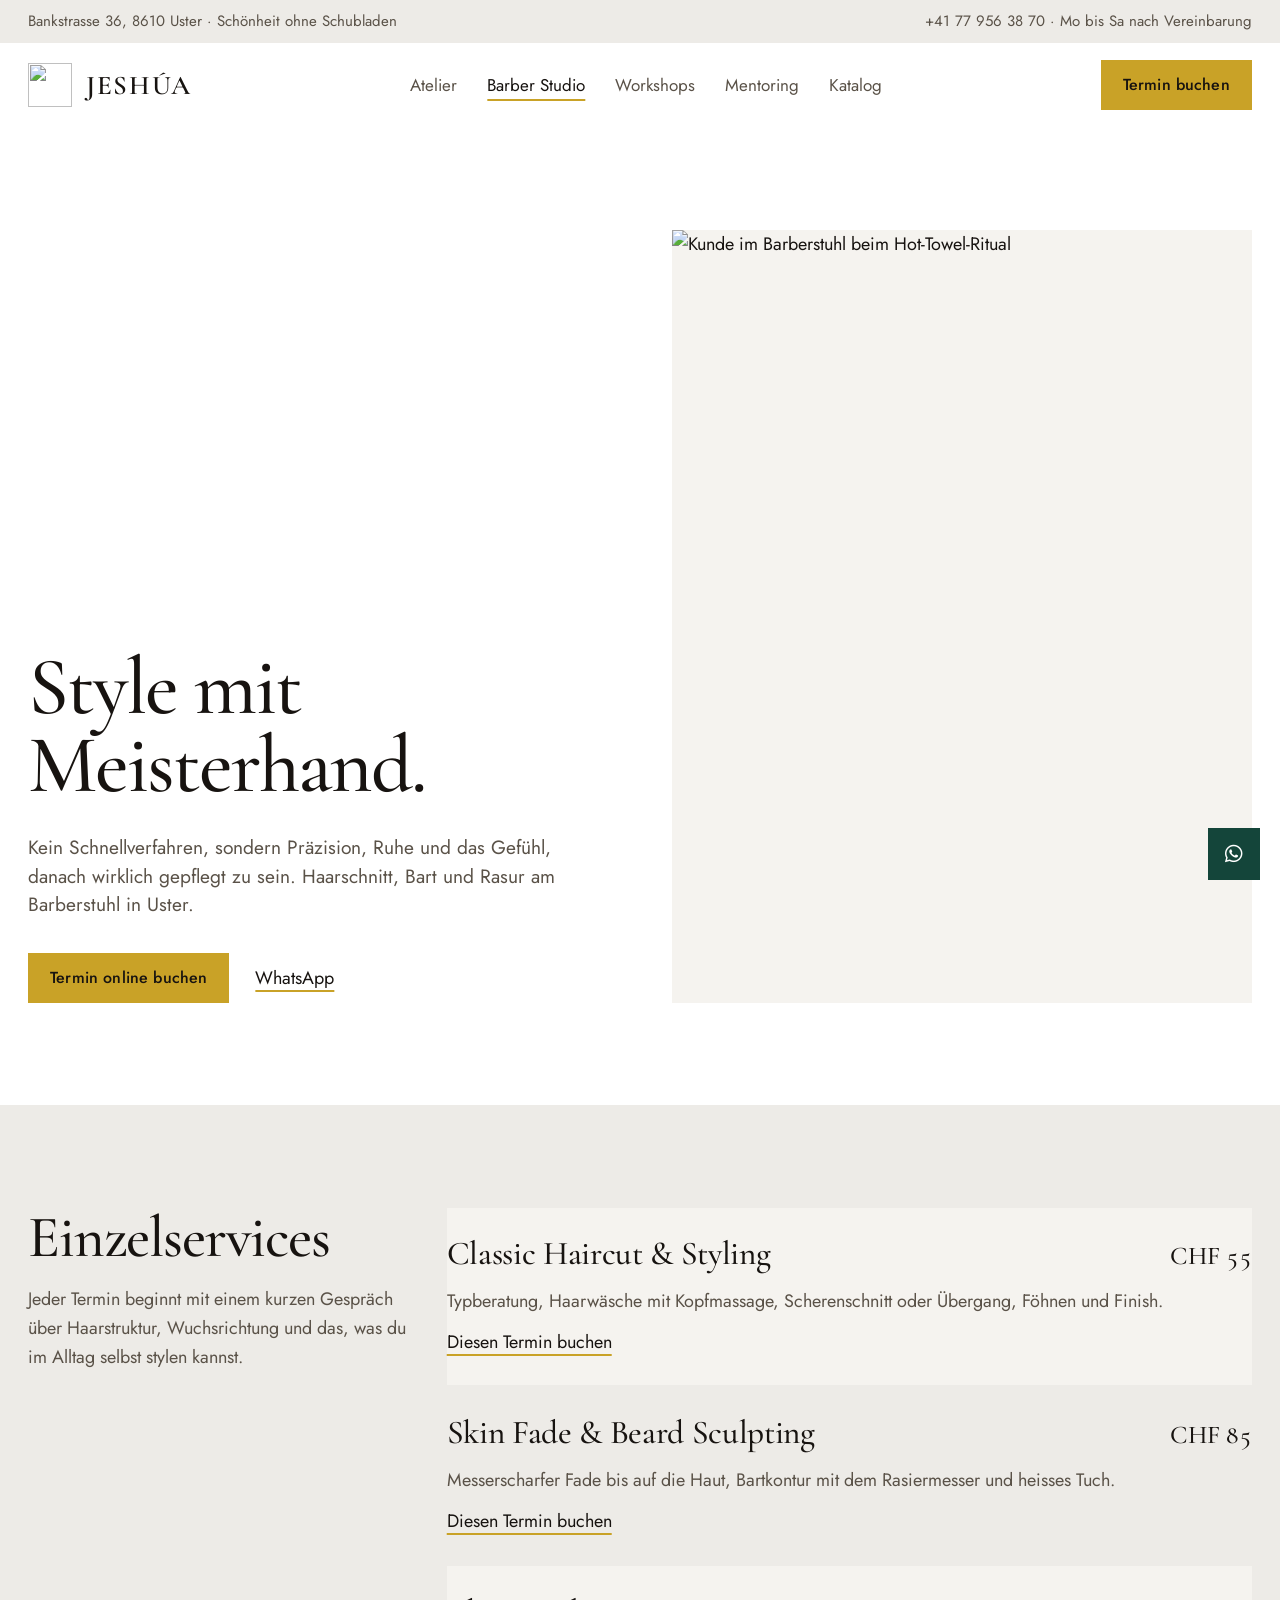
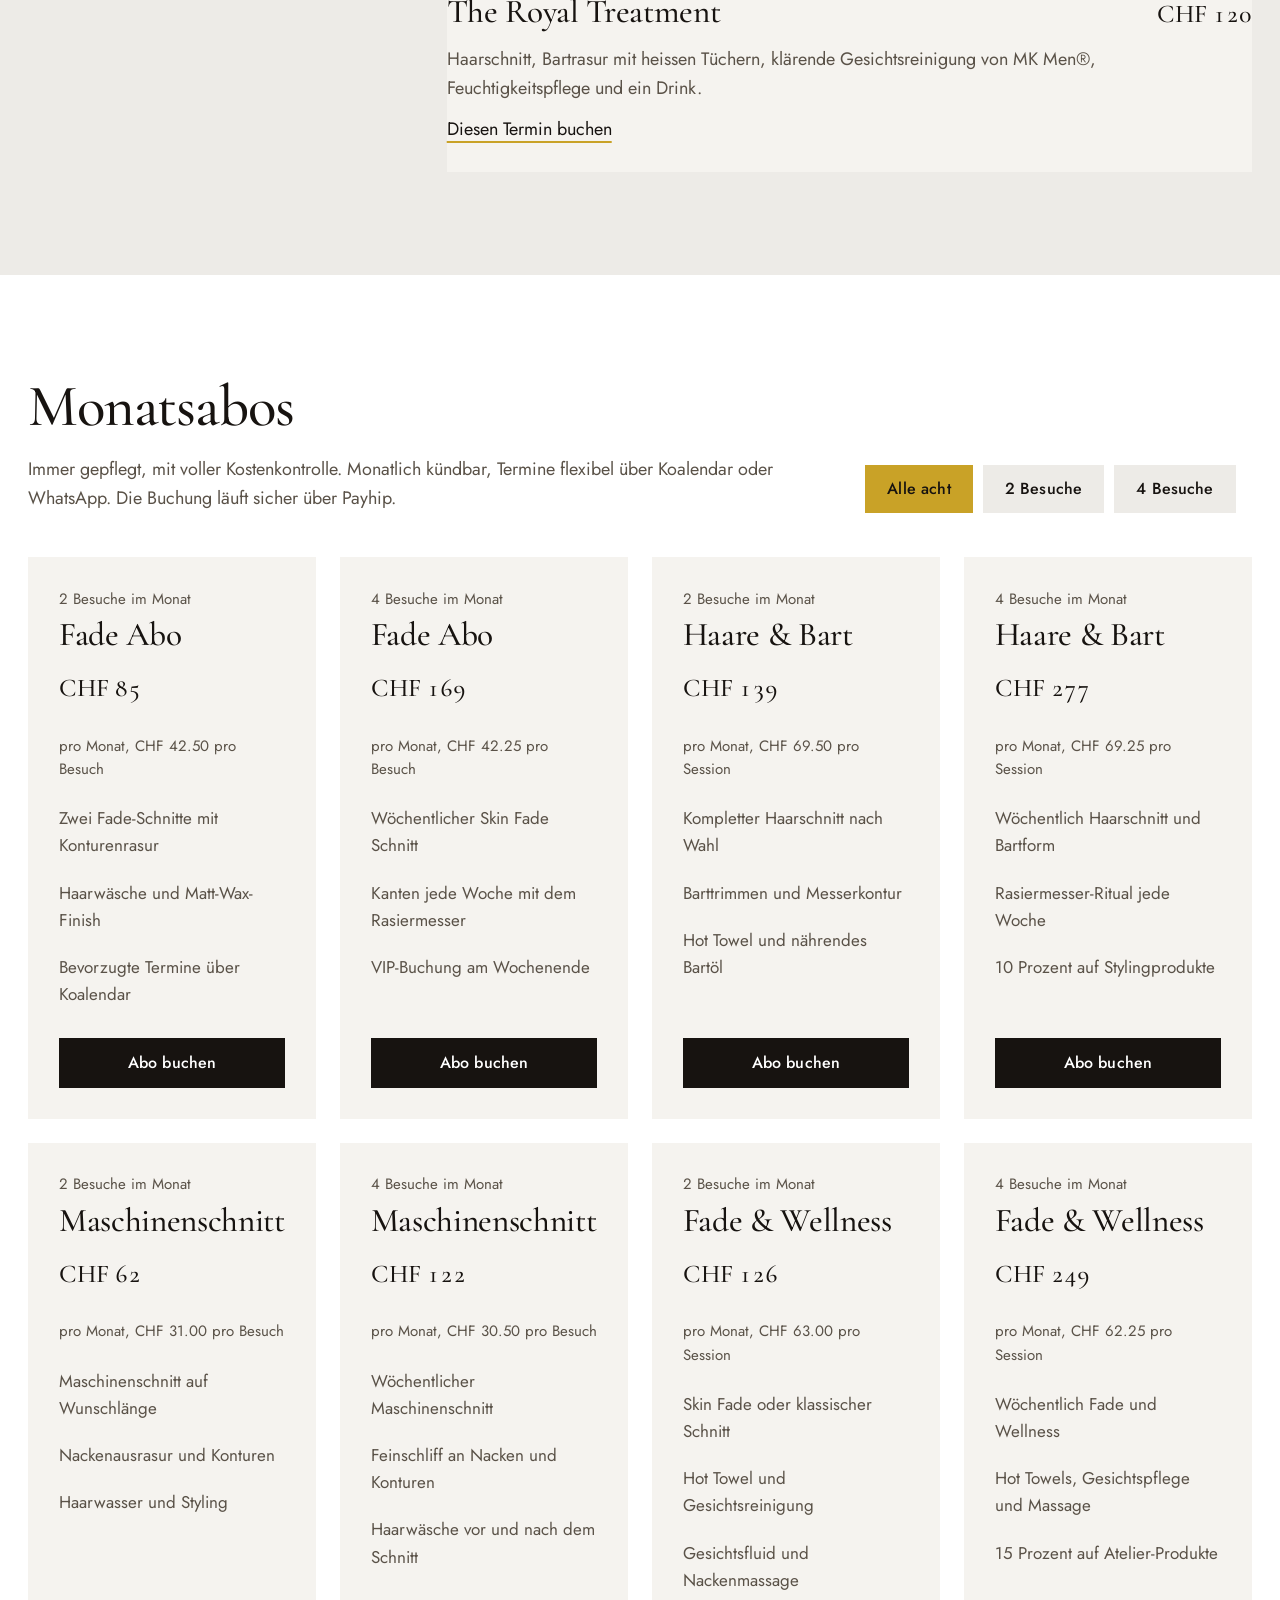
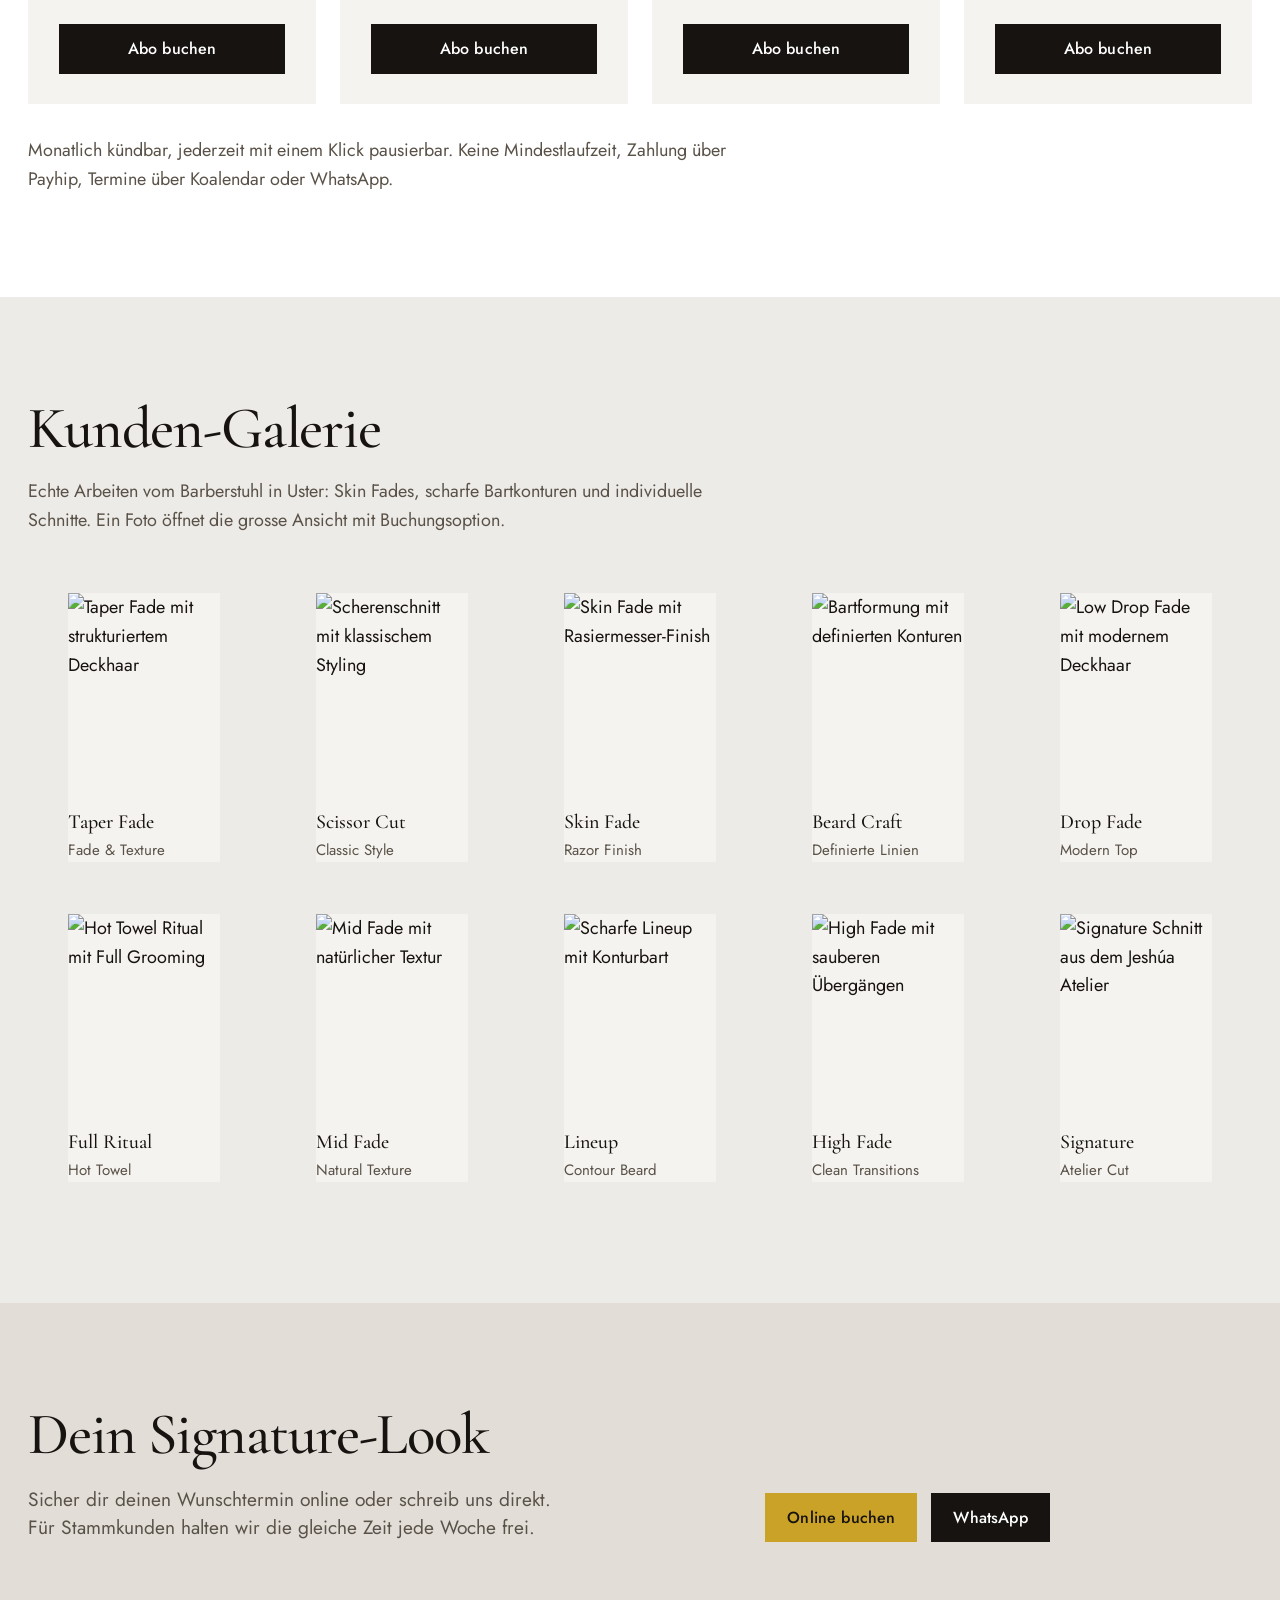
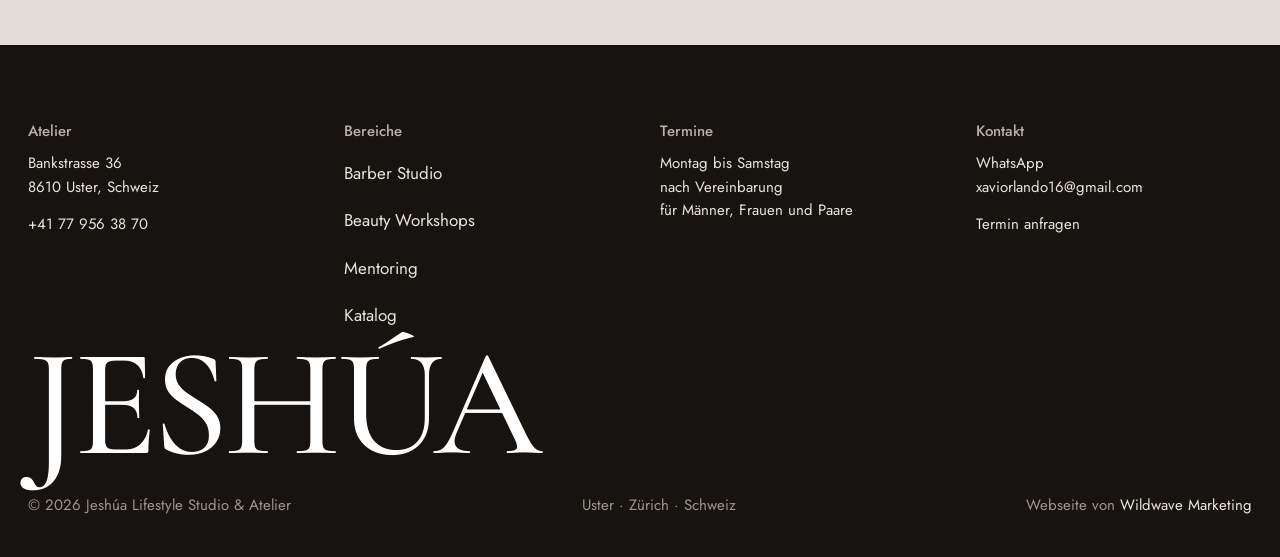
==== commit d29b7991: "Make pages CDN-independent and complete missing styles Add an offline fallback utility layer to styl" ====
--- a/barber.html
+++ b/barber.html
@@ -65,7 +65,7 @@
   <!-- Gemeinsame Atelier-Styles -->
   <link rel="stylesheet" href="assets/styles.css">
 </head>
-<body  class="min-min-h-svh flex flex-col">
+<body  class="min-h-svh flex flex-col">
 
     <div  class="utility">
     <div  class="wrap">
--- a/assets/styles.css
+++ b/assets/styles.css
@@ -567,26 +567,35 @@
 
 /* ---------- Bewegung ---------- */
 
+/* Einsteigen rein per CSS: endet immer sichtbar, auch ohne JavaScript */
 [data-rise] {
-  opacity: 0;
-  transform: translateY(18px);
-  transition: opacity 700ms var(--ease), transform 700ms var(--ease);
-  transition-delay: var(--rise-delay, 0ms);
-}
-
-[data-rise].is-in {
-  opacity: 1;
-  transform: none;
+  animation: rise-in 720ms var(--ease) both;
+  animation-delay: var(--rise-delay, 0ms);
+}
+
+@keyframes rise-in {
+  from {
+    opacity: 0;
+    transform: translateY(18px);
+  }
+  to {
+    opacity: 1;
+    transform: none;
+  }
 }
 
 .hero-media img {
-  transform: scale(1.03);
-  transition: transform 1400ms var(--ease);
-}
-
-.hero-media.is-in img,
-.hero-media:hover img {
-  transform: scale(1);
+  animation: hero-settle 1400ms var(--ease) both;
+  animation-delay: 120ms;
+}
+
+@keyframes hero-settle {
+  from {
+    transform: scale(1.03);
+  }
+  to {
+    transform: scale(1);
+  }
 }
 
 /* Laufband der Kundenarbeiten */
@@ -686,12 +695,201 @@
     transition-duration: 0.01ms !important;
   }
 
-  [data-rise] {
-    opacity: 1;
-    transform: none;
-  }
-
+  [data-rise],
   .hero-media img {
-    transform: none;
-  }
-}
+    animation: none;
+  }
+}
+
+
+/* ============================================================
+   Kompatibilitaets-Schicht: Tailwind-Utilities als Offline-Fallback
+   (identische Werte wie das CDN-JIT — falls das CDN nicht laedt,
+    bleibt das Layout vollstaendig gestylt)
+   ============================================================ */
+
+.flex { display: flex; }
+.inline-flex { display: inline-flex; }
+.grid { display: grid; }
+.hidden { display: none; }
+.flex-col { flex-direction: column; }
+.flex-grow { flex: 1 1 auto; }
+.flex-wrap { flex-wrap: wrap; }
+.grid { grid-template-columns: repeat(1, minmax(0, 1fr)); }
+
+.min-h-svh { min-height: 100svh; }
+
+.absolute { position: absolute; }
+.relative { position: relative; }
+.fixed { position: fixed; }
+.inset-0 { inset: 0; }
+.-top-12 { top: -3rem; }
+.top-4 { top: 1rem; }
+.right-0 { right: 0; }
+.right-4 { right: 1rem; }
+.right-6 { right: 1.5rem; }
+.bottom-20 { bottom: 5rem; }
+.z-50 { z-index: 50; }
+
+.object-contain { object-fit: contain; }
+.overflow-hidden { overflow: hidden; }
+.overflow-y-auto { overflow-y: auto; }
+
+.w-full { width: 100%; }
+.w-auto { width: auto; }
+.w-8 { width: 2rem; }
+.w-9 { width: 2.25rem; }
+.w-48 { width: 12rem; }
+.h-8 { height: 2rem; }
+.h-9 { height: 2.25rem; }
+.h-48 { height: 12rem; }
+
+.max-w-full { max-width: 100%; }
+.max-w-lg { max-width: 32rem; }
+.max-w-xl { max-width: 36rem; }
+.max-h-full { max-height: 100%; }
+.max-h-\[75vh\] { max-height: 75vh; }
+.max-h-\[90vh\] { max-height: 90vh; }
+
+.p-2 { padding: 0.5rem; }
+.p-4 { padding: 1rem; }
+.p-6 { padding: 1.5rem; }
+.p-8 { padding: 2rem; }
+.px-4 { padding-inline: 1rem; }
+.px-5 { padding-inline: 1.25rem; }
+.py-2 { padding-block: 0.5rem; }
+.py-3 { padding-block: 0.75rem; }
+
+.mt-2 { margin-top: 0.5rem; }
+.mt-4 { margin-top: 1rem; }
+.mb-1 { margin-bottom: 0.25rem; }
+.mb-3 { margin-bottom: 0.75rem; }
+.mb-4 { margin-bottom: 1rem; }
+.mb-6 { margin-bottom: 1.5rem; }
+
+.gap-2 { gap: 0.5rem; }
+.gap-3 { gap: 0.75rem; }
+.gap-4 { gap: 1rem; }
+.gap-6 { gap: 1.5rem; }
+.gap-8 { gap: 2rem; }
+.gap-10 { gap: 2.5rem; }
+.gap-12 { gap: 3rem; }
+
+.grid-cols-1 { grid-template-columns: repeat(1, minmax(0, 1fr)); }
+.grid-cols-2 { grid-template-columns: repeat(2, minmax(0, 1fr)); }
+.grid-cols-3 { grid-template-columns: repeat(3, minmax(0, 1fr)); }
+.lg\:grid-cols-2 { grid-template-columns: repeat(2, minmax(0, 1fr)); }
+.lg\:grid-cols-4 { grid-template-columns: repeat(4, minmax(0, 1fr)); }
+.lg\:grid-cols-5 { grid-template-columns: repeat(5, minmax(0, 1fr)); }
+.lg\:grid-cols-12 { grid-template-columns: repeat(12, minmax(0, 1fr)); }
+.lg\:col-span-4 { grid-column: span 4 / span 4; }
+.lg\:col-span-5 { grid-column: span 5 / span 5; }
+.lg\:col-span-6 { grid-column: span 6 / span 6; }
+.lg\:col-span-7 { grid-column: span 7 / span 7; }
+.lg\:col-span-8 { grid-column: span 8 / span 8; }
+.lg\:order-1 { order: 1; }
+.lg\:order-2 { order: 2; }
+.lg\:gap-16 { gap: 4rem; }
+.lg\:gap-20 { gap: 5rem; }
+
+.items-center { align-items: center; }
+.items-start { align-items: flex-start; }
+.items-end { align-items: flex-end; }
+.justify-center { justify-content: center; }
+.justify-between { justify-content: space-between; }
+
+.font-light { font-weight: 300; }
+.font-normal { font-weight: 400; }
+.font-medium { font-weight: 500; }
+.font-semibold { font-weight: 600; }
+.font-bold { font-weight: 700; }
+.font-serif { font-family: var(--display); }
+
+.text-sm { font-size: 0.875rem; line-height: 1.25rem; }
+.text-xl { font-size: 1.25rem; line-height: 1.75rem; }
+.text-2xl { font-size: 1.5rem; line-height: 2rem; }
+.text-\[11px\] { font-size: 11px; }
+.text-white { color: #FFFFFF; }
+.text-center { text-align: center; }
+.text-left { text-align: left; }
+.text-stone-600 { color: #78706A; }
+.text-slate-300 { color: #CBD5E1; }
+.text-slate-400 { color: #94A3B8; }
+.text-atelier-ink { color: var(--ink); }
+.text-atelier-goldDeep { color: var(--gold-text); }
+.leading-relaxed { line-height: 1.625; }
+
+.space-y-1 > * + * { margin-top: 0.25rem; }
+
+.opacity-0 { opacity: 0; }
+.translate-x-96 { transform: translateX(24rem); }
+.transition-colors {
+  transition-property: color, background-color, border-color, text-decoration-color, fill, stroke;
+  transition-timing-function: cubic-bezier(0.4, 0, 0.2, 1);
+  transition-duration: 150ms;
+}
+.duration-300 { transition-duration: 300ms; }
+
+.bg-black { background-color: #000000; }
+.bg-black\/60 { background-color: rgba(0, 0, 0, 0.60); }
+.bg-black\/85 { background-color: rgba(0, 0, 0, 0.85); }
+.bg-black\/90 { background-color: rgba(0, 0, 0, 0.90); }
+.bg-atelier-surface { background-color: var(--surface); }
+
+@media (min-width: 640px) {
+  .sm\:flex-row { flex-direction: row; }
+  .sm\:grid-cols-2 { grid-template-columns: repeat(2, minmax(0, 1fr)); }
+  .sm\:grid-cols-3 { grid-template-columns: repeat(3, minmax(0, 1fr)); }
+  .sm\:items-center { align-items: center; }
+  .sm\:p-8 { padding: 2rem; }
+}
+
+@media (min-width: 768px) {
+  .md\:flex-row { flex-direction: row; }
+  .md\:grid-cols-2 { grid-template-columns: repeat(2, minmax(0, 1fr)); }
+  .md\:grid-cols-3 { grid-template-columns: repeat(3, minmax(0, 1fr)); }
+  .md\:grid-cols-4 { grid-template-columns: repeat(4, minmax(0, 1fr)); }
+  .md\:items-end { align-items: flex-end; }
+}
+
+@media (min-width: 1024px) {
+  .lg\:grid-cols-2 { grid-template-columns: repeat(2, minmax(0, 1fr)); }
+  .lg\:grid-cols-4 { grid-template-columns: repeat(4, minmax(0, 1fr)); }
+  .lg\:grid-cols-5 { grid-template-columns: repeat(5, minmax(0, 1fr)); }
+  .lg\:grid-cols-12 { grid-template-columns: repeat(12, minmax(0, 1fr)); }
+}
+
+/* ---------- Legacy-Schaltflaechen (Renderer/Modals) passend zum neuen System ---------- */
+
+.btn-atelier-gold,
+.btn-atelier-crimson,
+.btn-atelier-whatsapp,
+.btn-atelier-outline {
+  display: inline-flex;
+  align-items: center;
+  justify-content: center;
+  gap: 10px;
+  min-height: 44px;
+  padding: 10px 20px;
+  border: 0;
+  border-radius: 0;
+  font-family: var(--text);
+  font-size: 15px;
+  font-weight: 500;
+  transition: background-color var(--dur) var(--ease), color var(--dur) var(--ease);
+  text-align: center;
+}
+
+.btn-atelier-gold { background: var(--gold-fill); color: var(--ink); }
+.btn-atelier-gold:hover { background: #B08C1E; color: var(--ink); }
+
+.btn-atelier-crimson { background: var(--bronze); color: #FFFFFF; }
+.btn-atelier-crimson:hover { background: #774D23; }
+
+.btn-atelier-whatsapp { background: #14453A; color: #FFFFFF; }
+.btn-atelier-whatsapp:hover { background: #0E3229; }
+
+.btn-atelier-outline { background: var(--field); color: var(--ink); }
+.btn-atelier-outline:hover { background: var(--field-deep); }
+
+/* Galerie-Strip: horizontales Scroll-Snap-Element (bewusst kein Autorun) */
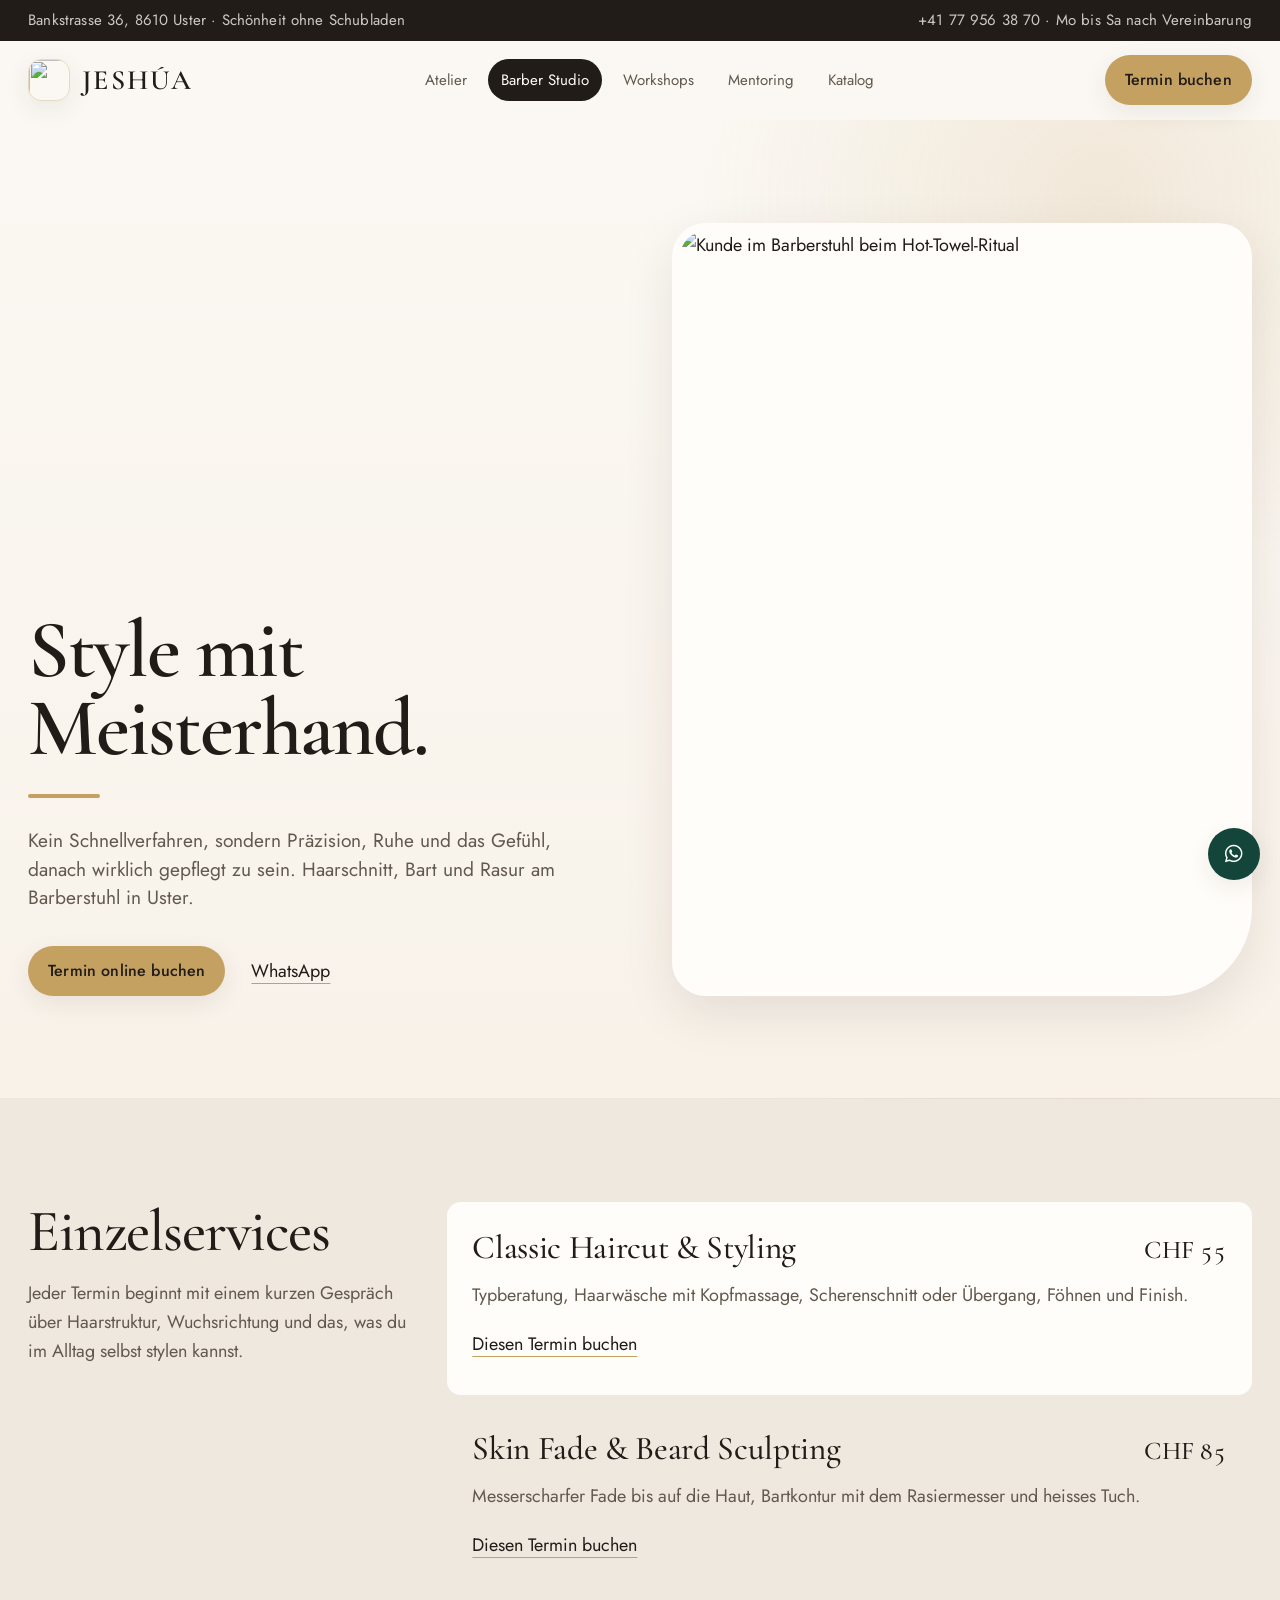
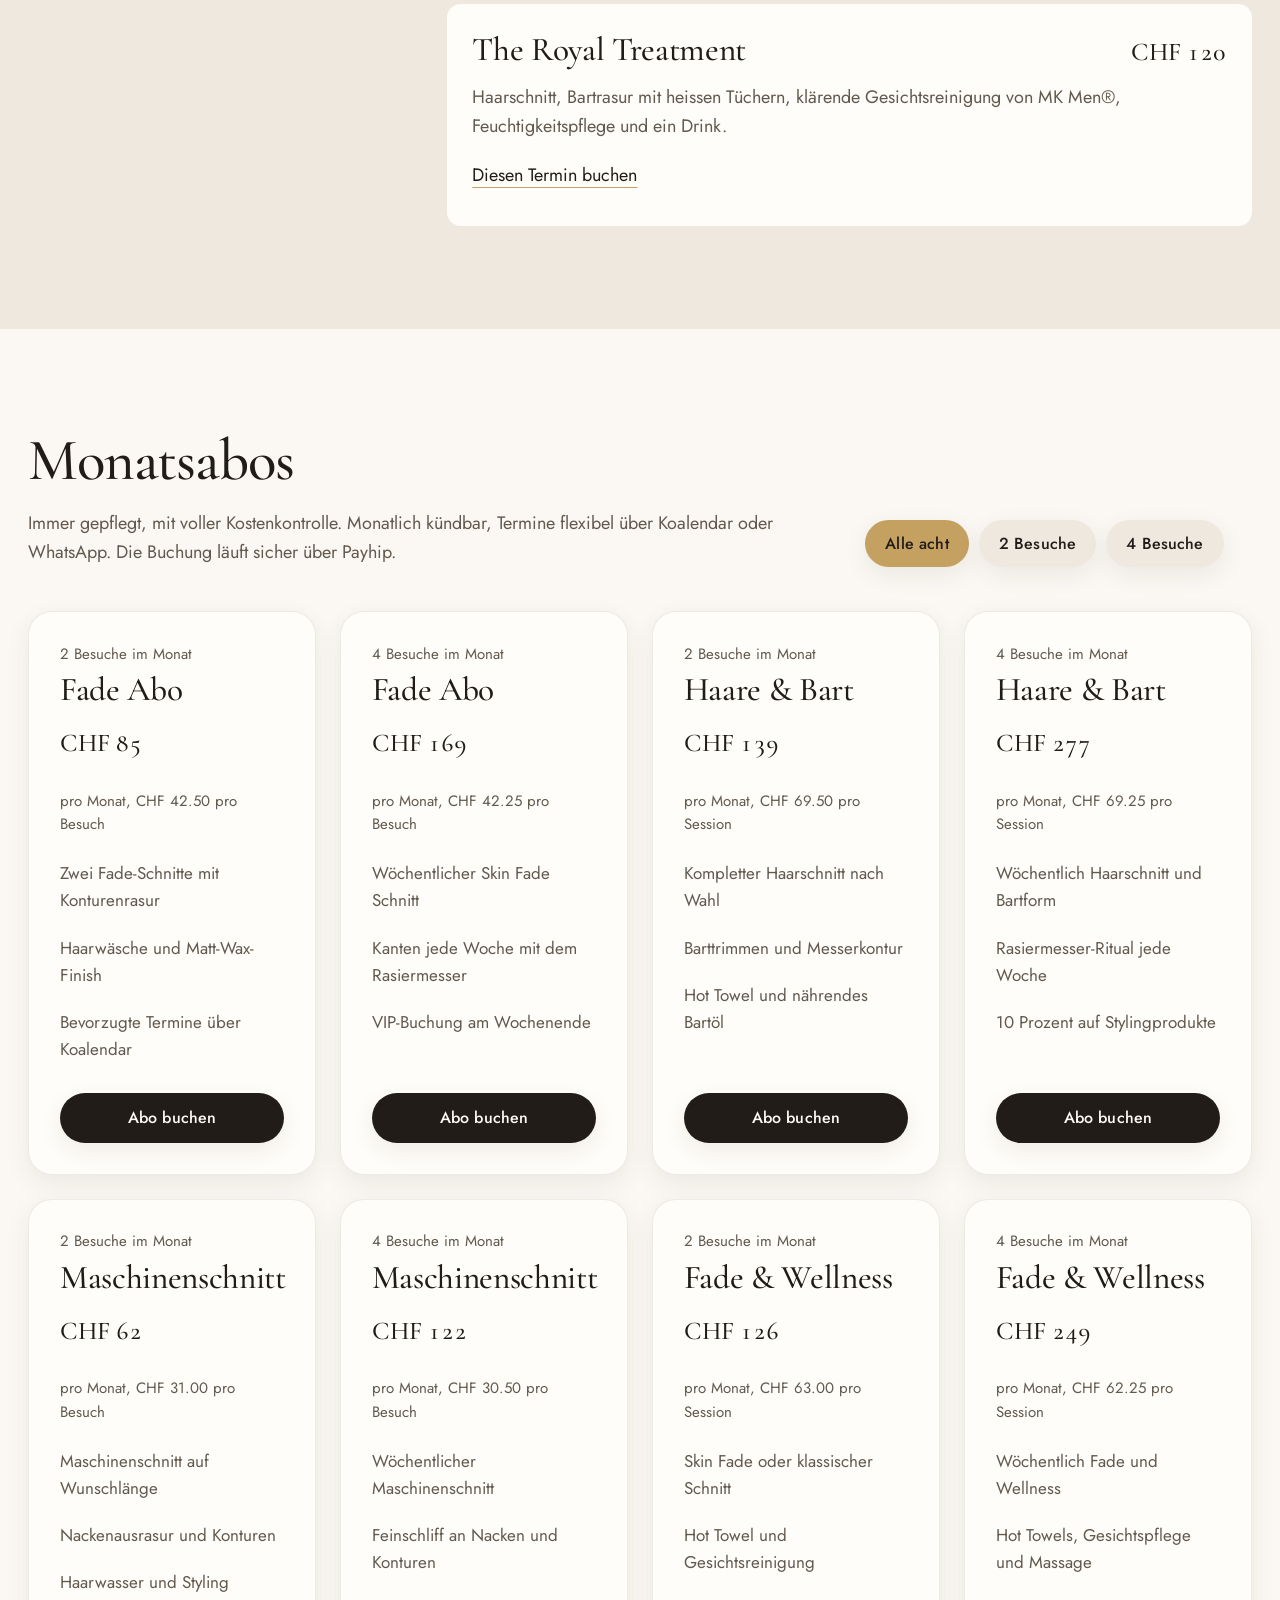
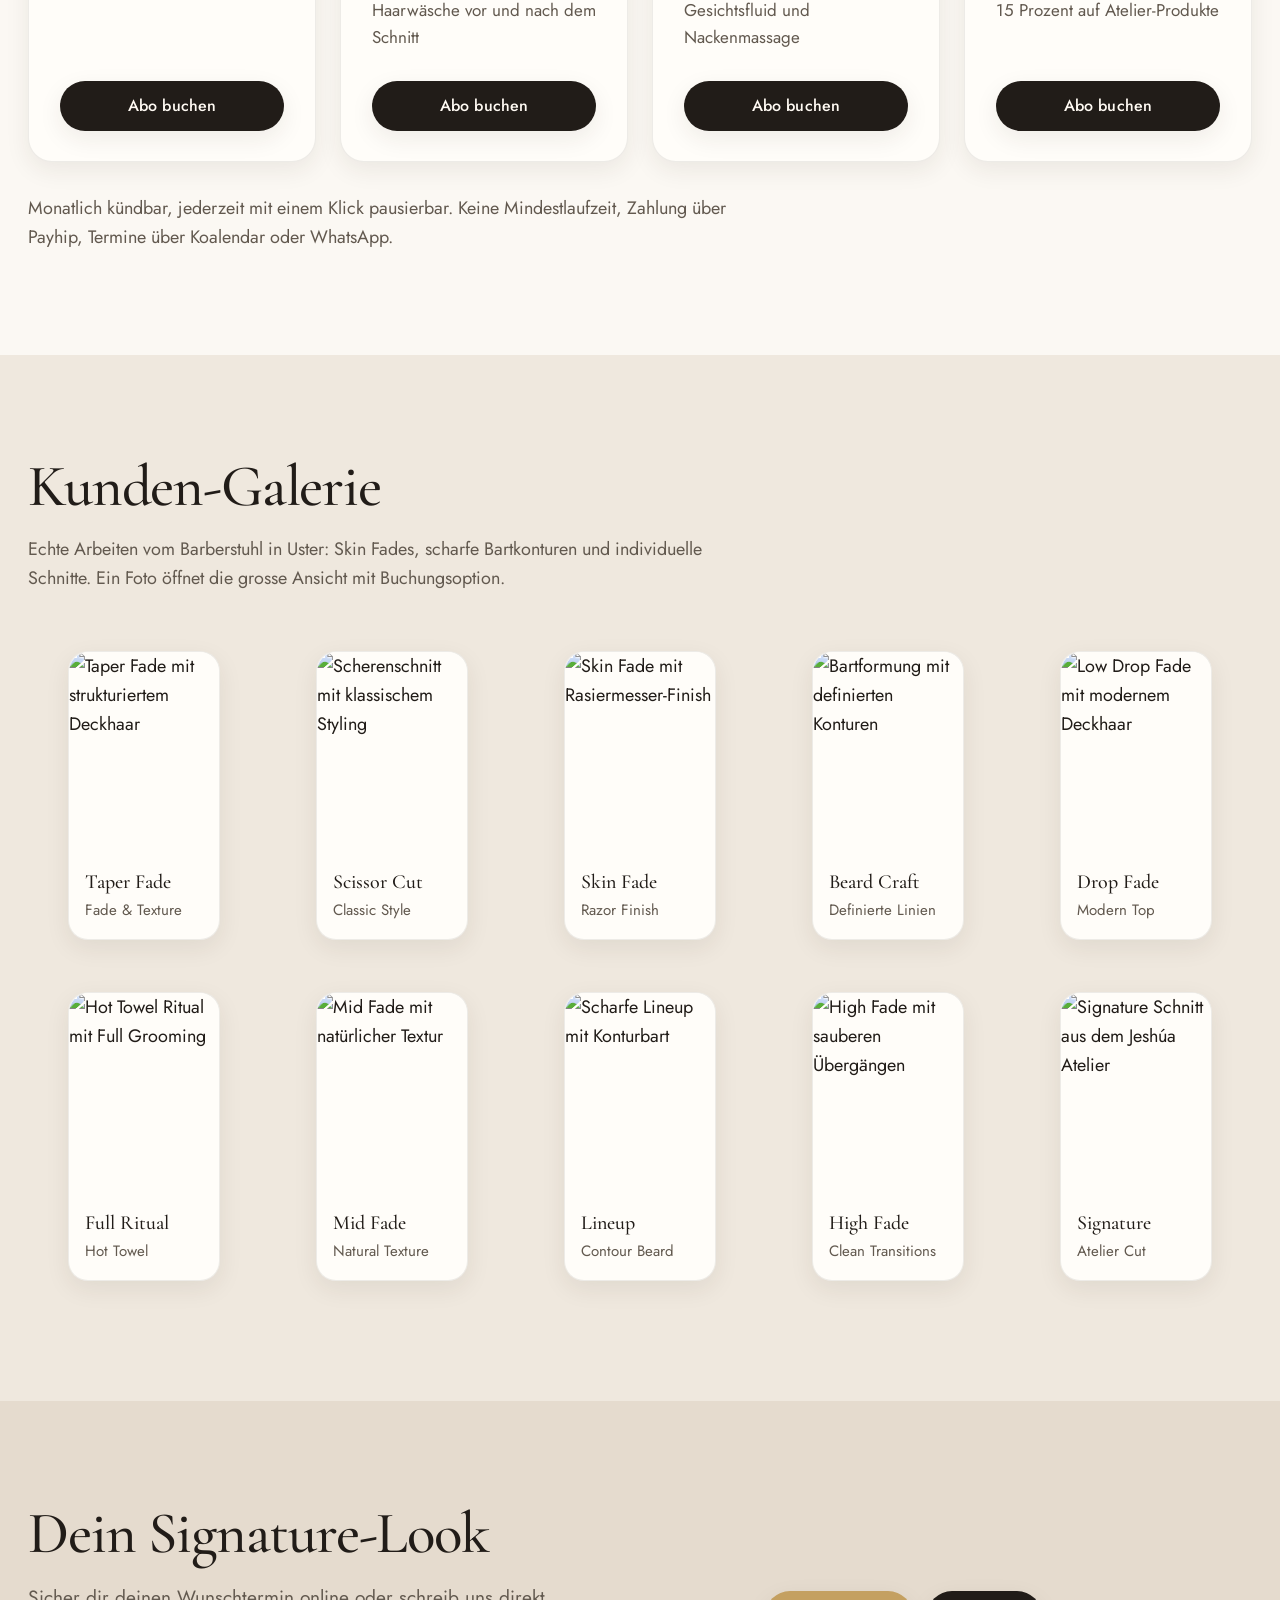
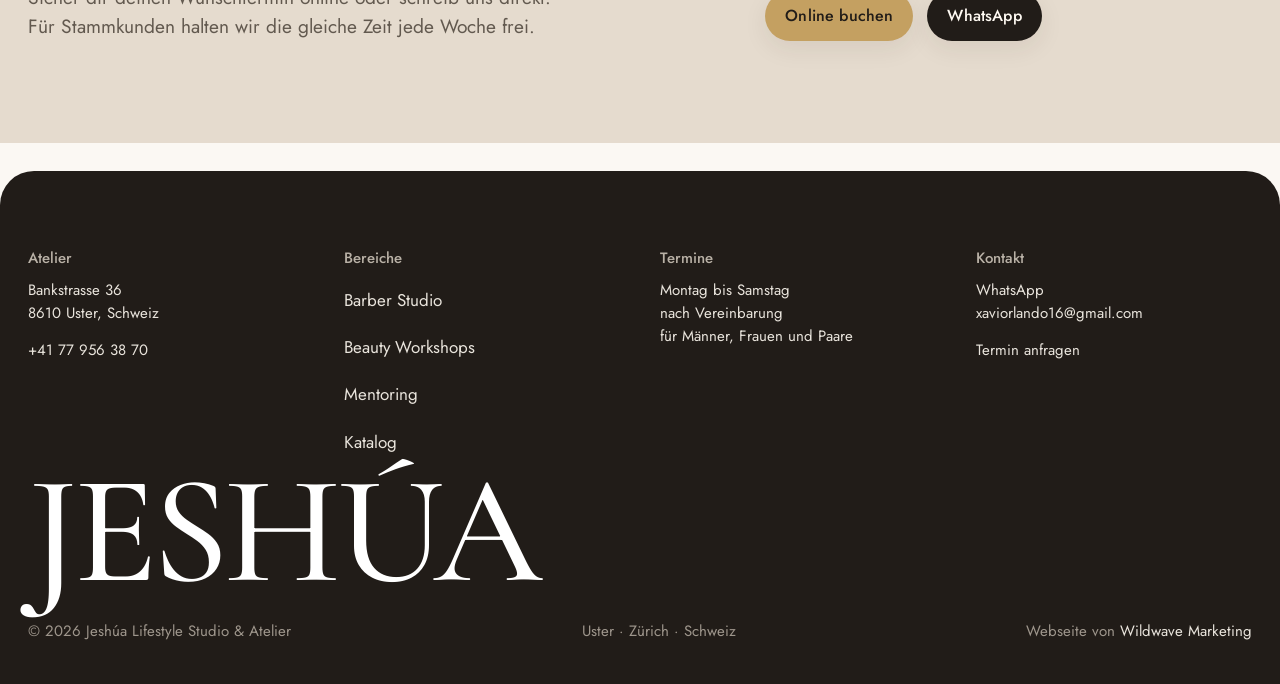
==== commit 796428e3: "Bust cached stylesheet after mobile refresh" ====
--- a/barber.html
+++ b/barber.html
@@ -63,7 +63,7 @@
   </script>
 
   <!-- Gemeinsame Atelier-Styles -->
-  <link rel="stylesheet" href="assets/styles.css">
+  <link rel="stylesheet" href="assets/styles.css?v=ab91bb9">
 </head>
 <body  class="min-h-svh flex flex-col">
 
--- a/assets/styles.css
+++ b/assets/styles.css
@@ -893,3 +893,492 @@
 .btn-atelier-outline:hover { background: var(--field-deep); }
 
 /* Galerie-Strip: horizontales Scroll-Snap-Element (bewusst kein Autorun) */
+
+
+/* ============================================================
+   Jeshúa Atelier — Editorial Refresh
+   Layered override: modern boutique editorial, warm, tactile, inclusive.
+   ============================================================ */
+
+:root {
+  --paper: #fbf8f3;
+  --field: #efe8de;
+  --field-deep: #e5dbce;
+  --surface: #fffdf9;
+  --ink: #211c18;
+  --ink-soft: #62594f;
+  --ink-mute: #8c8174;
+  --gold: #c4a061;
+  --gold-text: #87642d;
+  --gold-fill: #c4a061;
+  --bronze: #8c4e3a;
+  --line: rgba(33, 28, 24, .12);
+  --soft-shadow: 0 18px 50px rgba(54, 42, 30, .10);
+  --small-shadow: 0 8px 24px rgba(54, 42, 30, .08);
+}
+
+body {
+  background: var(--paper);
+  color: var(--ink);
+}
+
+::selection {
+  background: var(--gold);
+  color: var(--ink);
+}
+
+.utility {
+  background: var(--ink);
+  color: #f7efe6;
+  padding-block: 9px;
+  letter-spacing: .01em;
+}
+
+.utility .small,
+.utility a {
+  color: rgba(255, 250, 243, .78);
+}
+
+.utility a:hover {
+  color: #fff;
+}
+
+.site-header {
+  background: rgba(251, 248, 243, .88);
+  border-bottom: 1px solid transparent;
+  backdrop-filter: blur(16px);
+  transition: background-color var(--dur) var(--ease), box-shadow var(--dur) var(--ease), border-color var(--dur) var(--ease);
+}
+
+.site-header.is-scrolled {
+  background: rgba(255, 253, 249, .96);
+  border-color: var(--line);
+  box-shadow: 0 10px 30px rgba(33, 28, 24, .08);
+}
+
+.site-header .wrap {
+  min-height: 78px;
+}
+
+.wordmark {
+  gap: 12px;
+}
+
+.wordmark img {
+  width: 42px;
+  height: 42px;
+  border-radius: 13px;
+  box-shadow: var(--small-shadow);
+  border: 1px solid rgba(196, 160, 97, .35);
+}
+
+.wordmark span {
+  font-size: 28px;
+  letter-spacing: .08em;
+}
+
+.nav-links {
+  gap: 8px;
+}
+
+.nav-links a {
+  border-radius: 999px;
+  padding: 9px 13px;
+  font-size: 15px;
+  color: var(--ink-soft);
+  transition: background-color var(--dur) var(--ease), color var(--dur) var(--ease), transform var(--dur) var(--ease);
+}
+
+.nav-links a:hover {
+  background: var(--field);
+  color: var(--ink);
+  transform: translateY(-1px);
+}
+
+.nav-links a[aria-current="page"] {
+  background: var(--ink);
+  color: #fffaf3;
+  text-decoration: none;
+}
+
+.btn {
+  min-height: 46px;
+  padding: 12px 20px;
+  border-radius: 999px;
+  box-shadow: var(--small-shadow);
+  transition: transform var(--dur) var(--ease), background-color var(--dur) var(--ease), box-shadow var(--dur) var(--ease), color var(--dur) var(--ease);
+}
+
+.btn:hover,
+.btn-atelier-gold:hover,
+.btn-atelier-crimson:hover,
+.btn-atelier-whatsapp:hover,
+.btn-atelier-outline:hover {
+  transform: translateY(-2px);
+  box-shadow: var(--soft-shadow);
+}
+
+.btn-gold,
+.btn-atelier-gold {
+  background: var(--gold-fill);
+  color: var(--ink);
+}
+
+.btn-gold:hover,
+.btn-atelier-gold:hover {
+  background: #b38a4a;
+}
+
+.btn-ink {
+  background: var(--ink);
+  color: #fffaf3;
+}
+
+.btn-ink:hover {
+  background: #3a3028;
+}
+
+.btn-quiet {
+  padding: 8px 0;
+  text-decoration-thickness: 1px;
+  transition: color var(--dur) var(--ease), transform var(--dur) var(--ease);
+}
+
+.btn-quiet:hover {
+  transform: translateX(4px);
+}
+
+.menu-toggle {
+  border: 1px solid var(--line);
+  border-radius: 999px;
+  padding: 9px 15px;
+  background: var(--surface);
+  box-shadow: 0 4px 14px rgba(33, 28, 24, .05);
+}
+
+#mobileMenu {
+  border-top: 1px solid var(--line);
+  background: rgba(255, 253, 249, .98);
+  padding: 8px var(--margin) 24px;
+}
+
+#mobileMenu a {
+  border-bottom: 1px solid rgba(33, 28, 24, .08);
+  padding-block: 15px;
+}
+
+main > .section:first-child {
+  background:
+    radial-gradient(circle at 86% 8%, rgba(196, 160, 97, .18), transparent 28%),
+    linear-gradient(180deg, #fbf8f3 0%, #f8f2e9 100%);
+  border-bottom: 1px solid rgba(33, 28, 24, .08);
+}
+
+.display-1 {
+  font-weight: 600;
+  color: var(--ink);
+}
+
+.display-1::after {
+  content: "";
+  display: block;
+  width: 72px;
+  height: 4px;
+  margin-top: 26px;
+  border-radius: 999px;
+  background: var(--gold);
+}
+
+.lede {
+  color: var(--ink-soft);
+}
+
+.hero-media .media-portrait {
+  border-radius: 34px 34px 88px 34px;
+  box-shadow: var(--soft-shadow);
+  border: 8px solid rgba(255, 253, 249, .82);
+}
+
+.media-square,
+.media-portrait,
+.media-wide {
+  border-radius: 22px;
+}
+
+.media-square img,
+.media-portrait img,
+.media-wide img {
+  transition: transform 700ms var(--ease), filter 700ms var(--ease);
+}
+
+.media-square:hover img,
+.media-portrait:hover img,
+.media-wide:hover img {
+  transform: scale(1.035);
+  filter: saturate(1.05);
+}
+
+.field {
+  background: var(--field);
+}
+
+.field-deep {
+  background: var(--field-deep);
+}
+
+.card {
+  border: 1px solid rgba(33, 28, 24, .08);
+  border-radius: 24px;
+  box-shadow: var(--small-shadow);
+}
+
+.tile {
+  border-radius: 20px;
+  background: var(--surface);
+  border: 1px solid rgba(33, 28, 24, .08);
+  box-shadow: var(--small-shadow);
+  transition: transform var(--dur) var(--ease), box-shadow var(--dur) var(--ease);
+}
+
+.tile:hover {
+  transform: translateY(-5px);
+  box-shadow: var(--soft-shadow);
+}
+
+.tile .media-portrait {
+  border-radius: 20px 20px 0 0;
+}
+
+.tile figcaption {
+  padding: 14px 16px 17px;
+}
+
+.strip {
+  padding-block: 8px 14px;
+}
+
+.strip-track {
+  gap: 18px;
+}
+
+.row-list > li {
+  border-radius: 14px;
+  padding-inline: clamp(16px, 2vw, 28px);
+}
+
+.row-list > li + li {
+  margin-top: 8px;
+}
+
+.input {
+  border: 1px solid transparent;
+  border-radius: 14px;
+  background: var(--surface);
+  box-shadow: inset 0 0 0 1px rgba(33, 28, 24, .08);
+  padding: 15px 17px;
+}
+
+.input:focus {
+  outline: 0;
+  box-shadow: inset 0 0 0 2px var(--gold), 0 0 0 4px rgba(196, 160, 97, .18);
+}
+
+.site-footer {
+  background: #211c18;
+  border-radius: 34px 34px 0 0;
+  margin-top: 28px;
+}
+
+.site-footer .wordmark img {
+  border-color: rgba(255, 255, 255, .16);
+}
+
+.site-footer .small,
+.site-footer .label {
+  color: #c6b9aa;
+}
+
+.site-footer a:hover {
+  color: var(--gold);
+}
+
+:focus-visible {
+  outline: 3px solid var(--gold);
+  outline-offset: 4px;
+}
+
+@media (max-width: 639px) {
+  body {
+    font-size: 16px;
+  }
+
+  .utility .wrap {
+    justify-content: center;
+    text-align: center;
+  }
+
+  .utility .small:first-child {
+    display: none;
+  }
+
+  .site-header .wrap {
+    min-height: 70px;
+  }
+
+  .nav-actions .btn-gold {
+    display: none;
+  }
+
+  .wordmark span {
+    font-size: 24px;
+  }
+
+  main > .section:first-child {
+    padding-top: 64px;
+  }
+
+  .display-1::after {
+    margin-top: 20px;
+  }
+
+  .hero-media .media-portrait {
+    border-radius: 24px 24px 62px 24px;
+  }
+}
+
+
+/* ============================================================
+   Mobile pass — reset desktop utility fallbacks below lg
+   ============================================================ */
+
+@media (max-width: 1023px) {
+  /* The offline Tailwind compatibility layer must not activate lg:* utilities on mobile. */
+  .lg\:grid-cols-2,
+  .lg\:grid-cols-4,
+  .lg\:grid-cols-5,
+  .lg\:grid-cols-12 {
+    grid-template-columns: minmax(0, 1fr) !important;
+  }
+
+  .lg\:col-span-4,
+  .lg\:col-span-5,
+  .lg\:col-span-6,
+  .lg\:col-span-7,
+  .lg\:col-span-8 {
+    grid-column: auto !important;
+  }
+
+  .lg\:order-1,
+  .lg\:order-2 {
+    order: initial !important;
+  }
+
+  .lg\:gap-16 {
+    gap: 2.5rem !important;
+  }
+
+  .lg\:gap-20 {
+    gap: 3rem !important;
+  }
+}
+
+@media (max-width: 767px) {
+  html,
+  body {
+    overflow-x: hidden;
+  }
+
+  .wrap {
+    padding-inline: 18px;
+  }
+
+  .section {
+    padding-block: 64px;
+  }
+
+  .section-tight {
+    padding-block: 48px;
+  }
+
+  .display-2 {
+    font-size: clamp(34px, 11vw, 52px);
+  }
+
+  .display-3 {
+    font-size: clamp(28px, 8vw, 36px);
+  }
+
+  .lede {
+    font-size: 18px;
+    line-height: 1.55;
+  }
+
+  .body {
+    font-size: 16px;
+    line-height: 1.58;
+  }
+
+  .small,
+  .label {
+    font-size: 14px;
+  }
+
+  .grid.gap-10 {
+    gap: 2rem;
+  }
+
+  .hero-media {
+    width: min(100%, 430px);
+    margin-inline: auto;
+  }
+
+  .media-wide {
+    aspect-ratio: 4 / 3;
+  }
+
+  .price-row {
+    align-items: flex-start;
+    flex-wrap: wrap;
+  }
+
+  .price-row .price {
+    margin-left: auto;
+  }
+
+  .btn,
+  .btn-atelier-gold,
+  .btn-atelier-crimson,
+  .btn-atelier-whatsapp,
+  .btn-atelier-outline {
+    min-height: 48px;
+  }
+
+  form .btn,
+  .field-grid + .btn,
+  .field-grid ~ .btn {
+    width: 100%;
+  }
+
+  .site-footer {
+    border-radius: 26px 26px 0 0;
+  }
+
+  .foot-name {
+    font-size: clamp(64px, 20vw, 120px);
+  }
+}
+
+@media (min-width: 640px) and (max-width: 1023px) {
+  .wrap {
+    padding-inline: 24px;
+  }
+
+  .section {
+    padding-block: 80px;
+  }
+
+  .hero-media {
+    width: min(100%, 520px);
+    margin-inline: auto;
+  }
+}
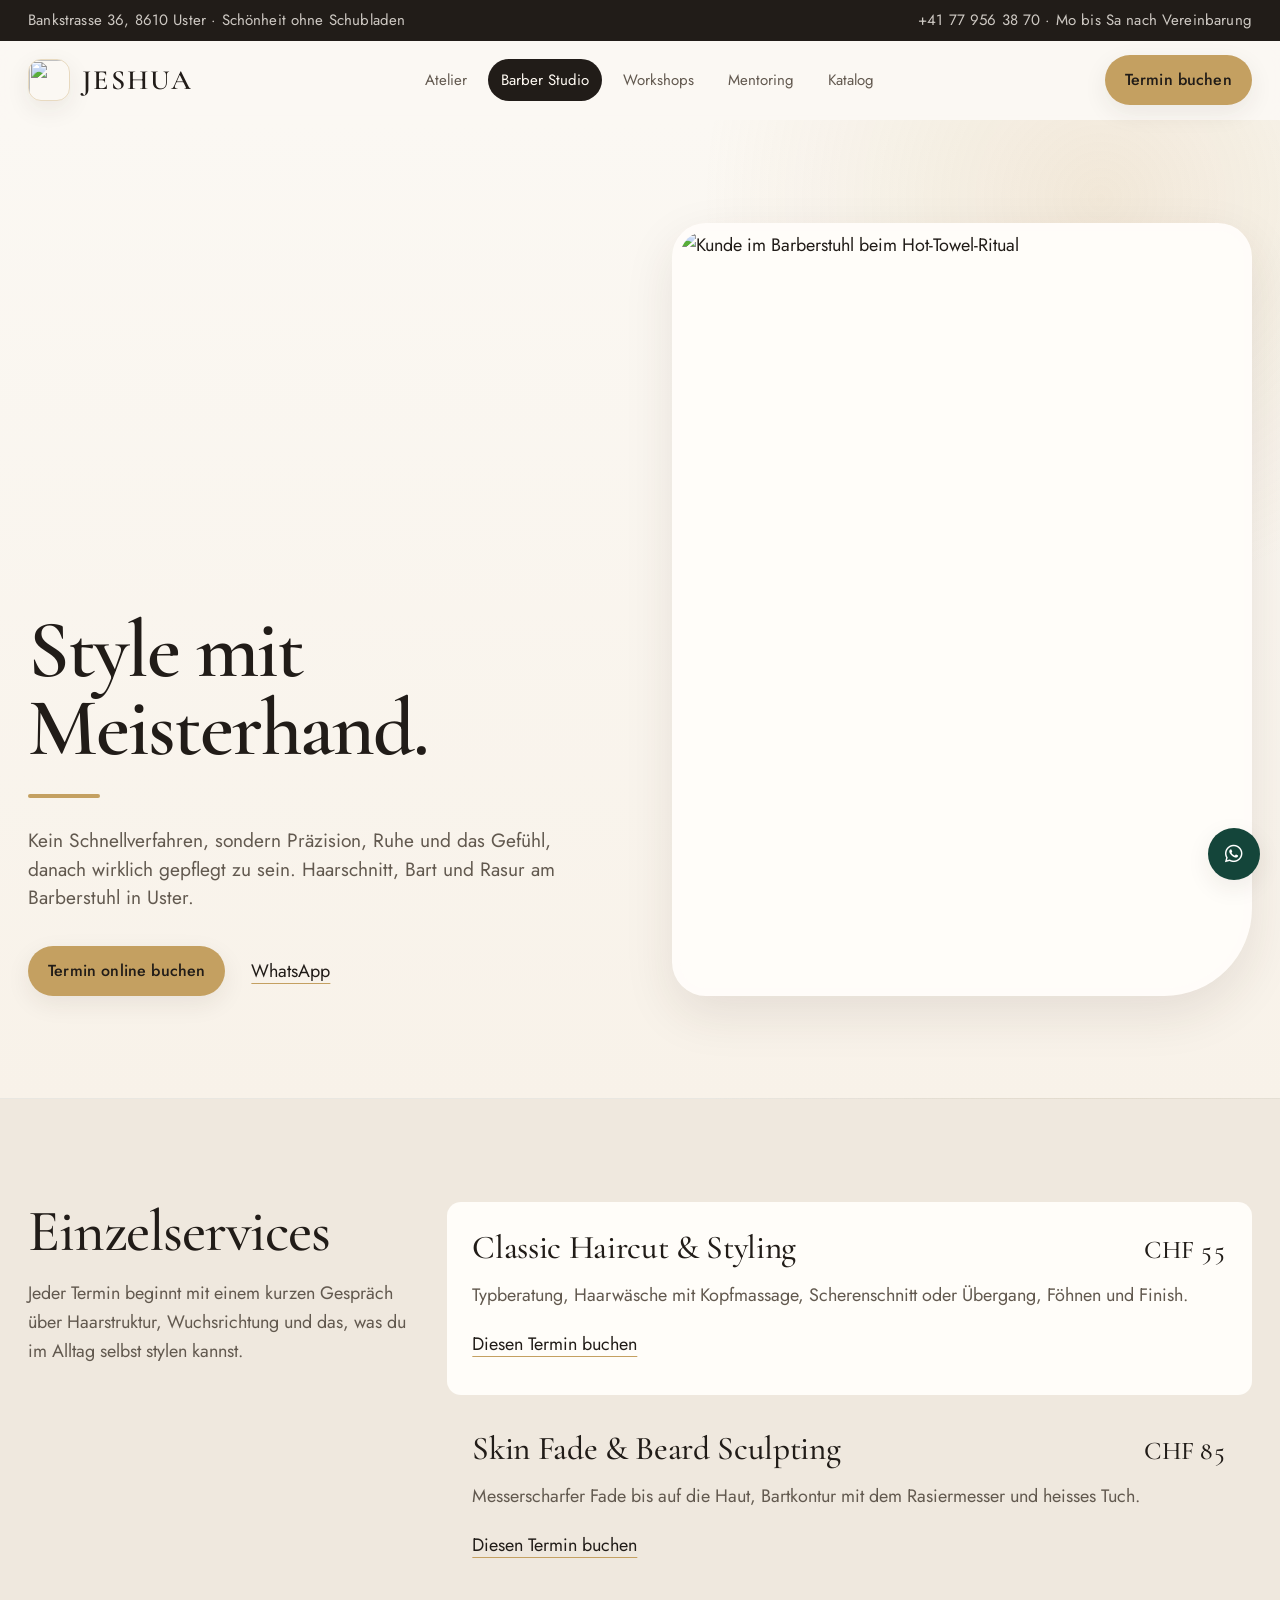
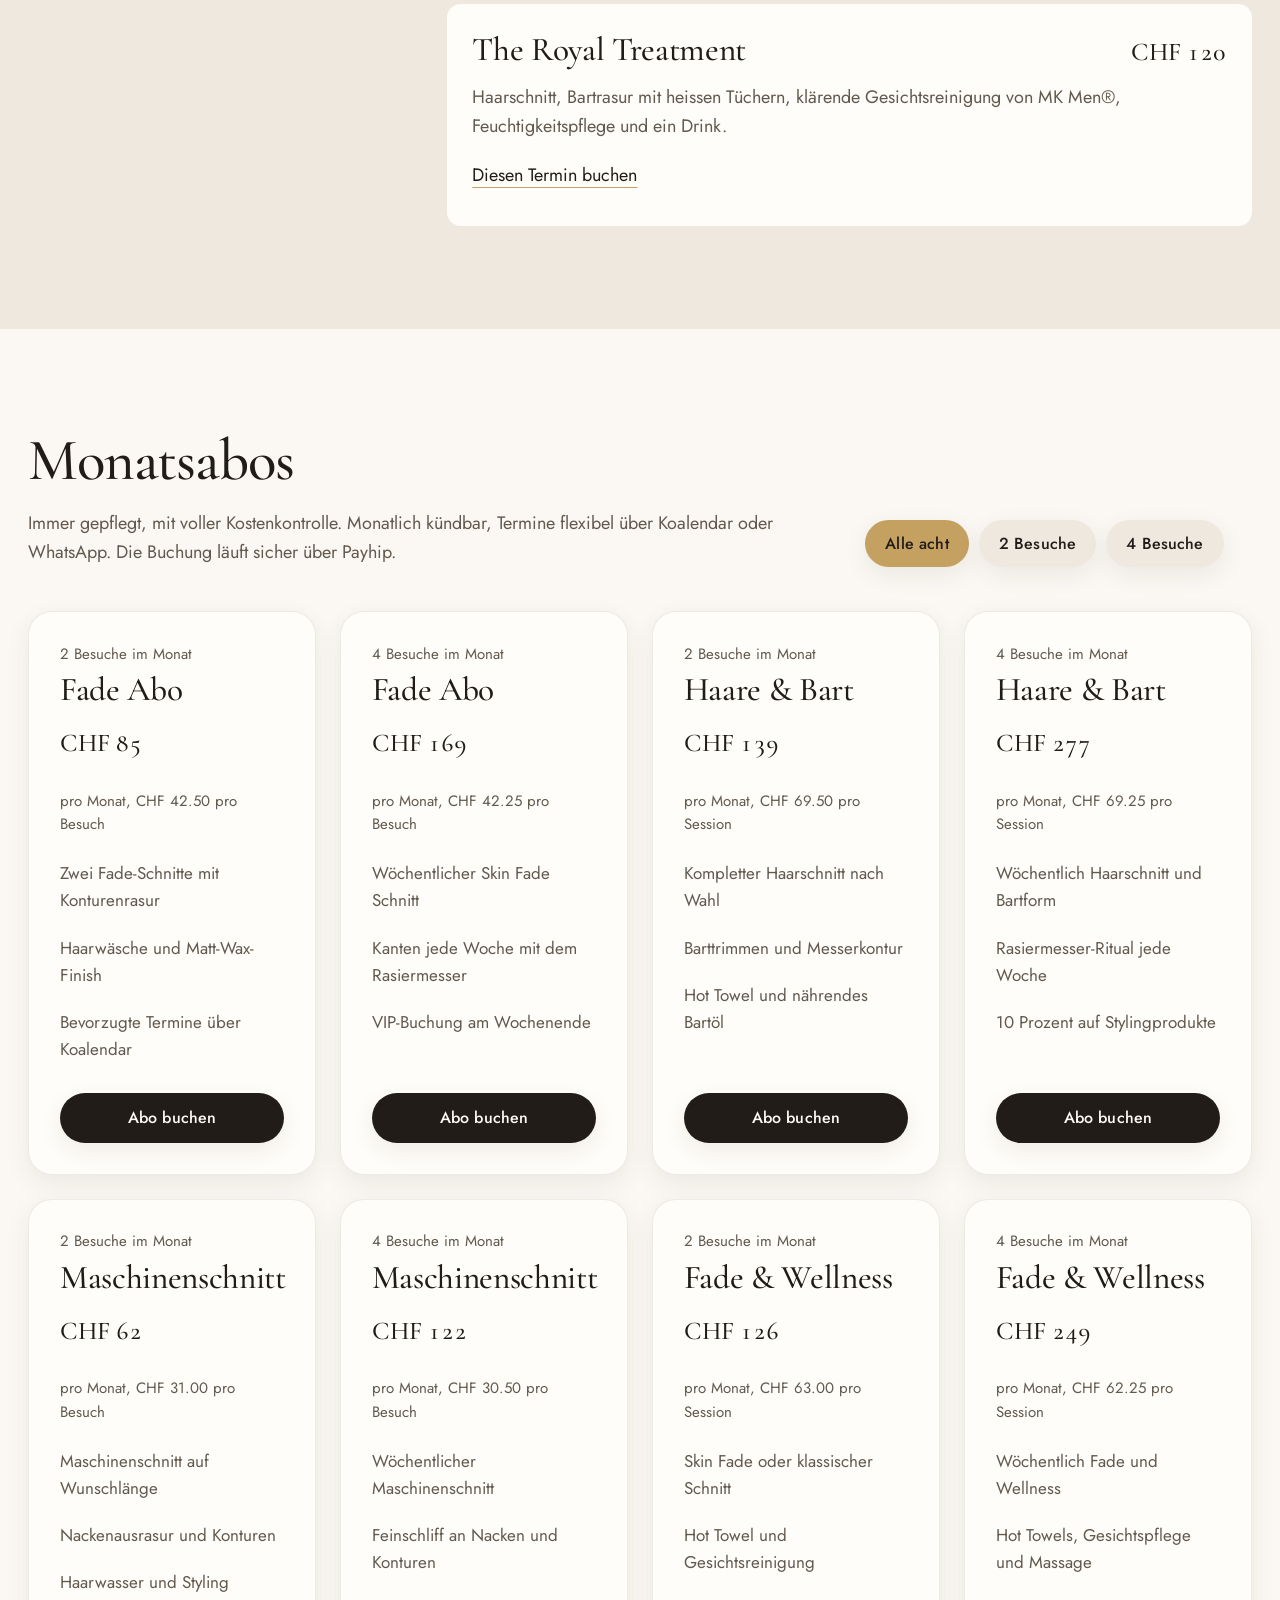
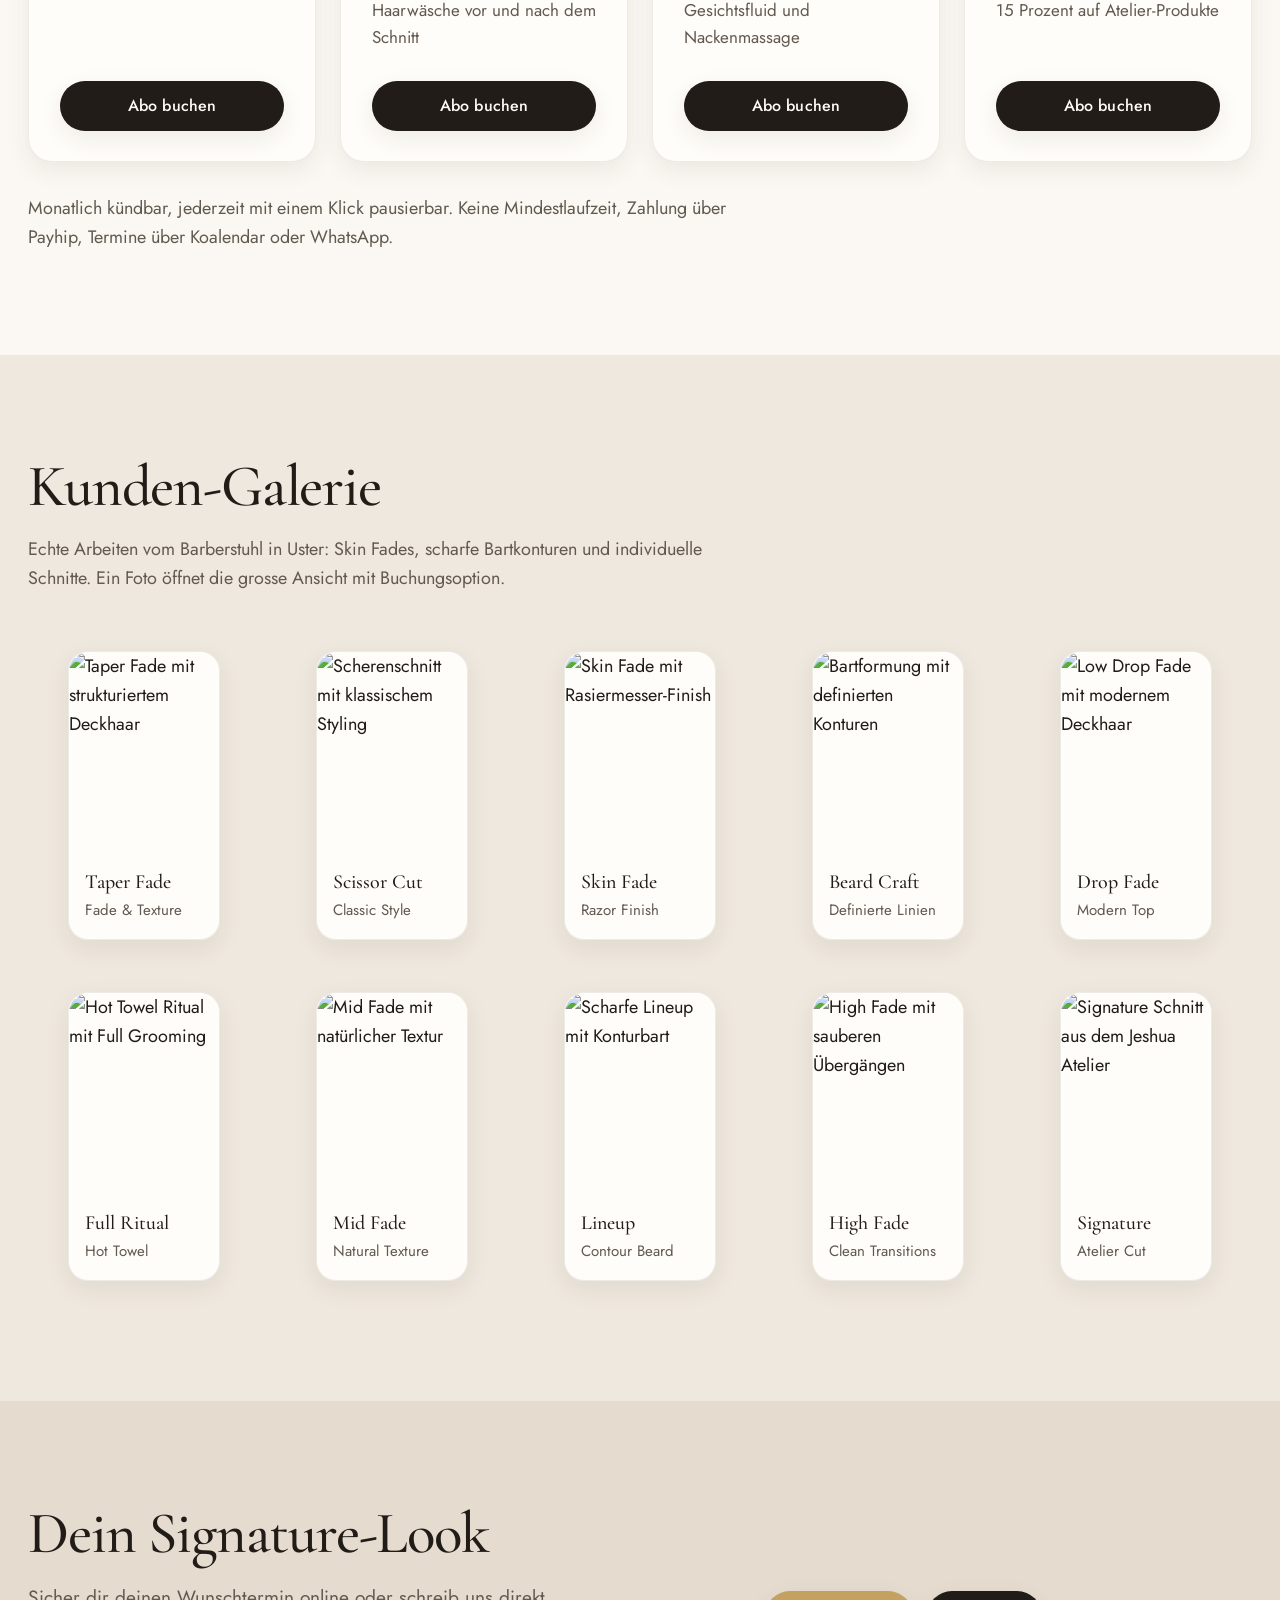
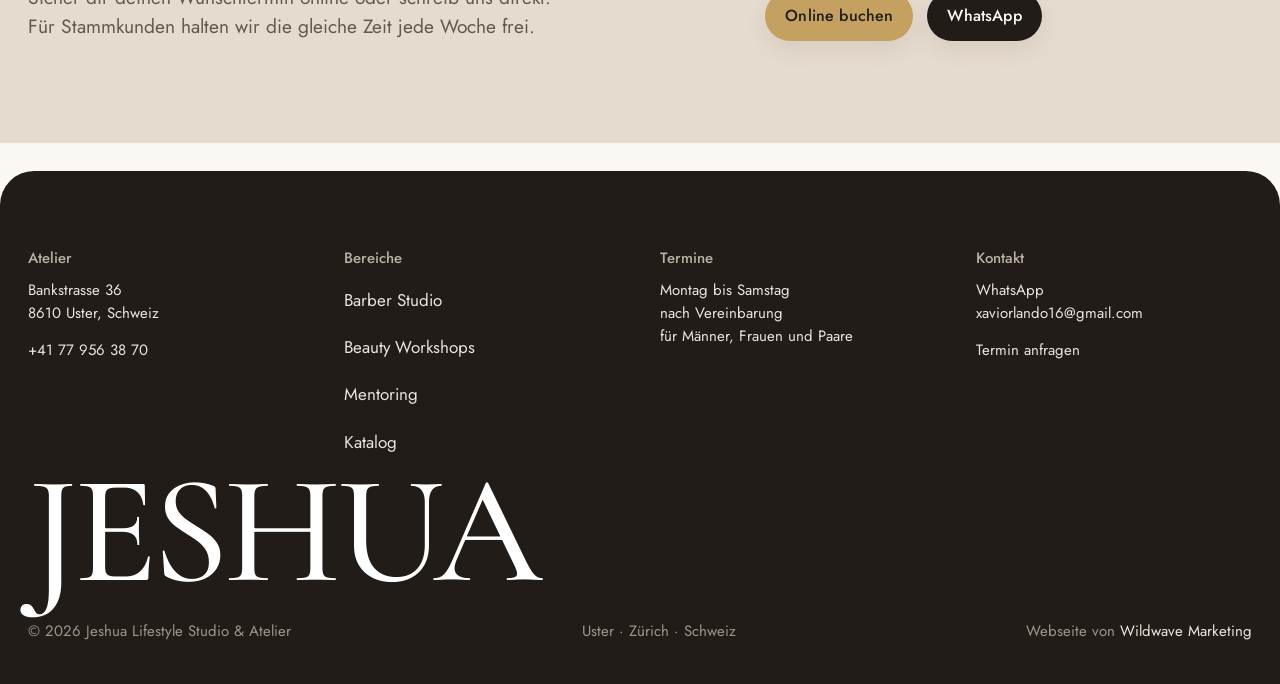
==== commit f458a242: "Korrigiere Schreibweise "Jeshua" ohne Akzent und erhohe Lesbarkeit des Produkt-Modals - "Jeshúa"/"JE" ====
--- a/barber.html
+++ b/barber.html
@@ -3,8 +3,8 @@
 <head>
   <meta charset="UTF-8">
   <meta name="viewport" content="width=device-width, initial-scale=1.0">
-  <title>Barber Studio Uster · Cuts, Fades & Monatsabos | JESHÚA Atelier</title>
-  <meta name="description" content="Barber Studio im Jeshúa Atelier Uster: Classic Haircut, Skin Fade, Beard Sculpting, The Royal Treatment und Monatsabos ab CHF 62. Jetzt Termin online oder per WhatsApp buchen.">
+  <title>Barber Studio Uster · Cuts, Fades & Monatsabos | JESHUA Atelier</title>
+  <meta name="description" content="Barber Studio im Jeshua Atelier Uster: Classic Haircut, Skin Fade, Beard Sculpting, The Royal Treatment und Monatsabos ab CHF 62. Jetzt Termin online oder per WhatsApp buchen.">
 
   <!-- Payhip Integration Script -->
   <script type="text/javascript" src="https://payhip.com/payhip.js"></script>
@@ -76,9 +76,9 @@
 
   <header  class="site-header" id="mainNav">
     <div  class="wrap">
-      <a href="index.html"  class="wordmark" aria-label="Jeshúa Atelier, zur Startseite">
+      <a href="index.html"  class="wordmark" aria-label="Jeshua Atelier, zur Startseite">
         <img src="https://res.cloudinary.com/dnrvauviq/image/upload/v1792857060/WhatsApp_Image_2026-10-24_at_16.20.46_rfdtwx.jpg" onerror="this.onerror=null; this.src='jeshua_logo.jpg'" alt="">
-        <span>JESHÚA</span>
+        <span>JESHUA</span>
       </a>
 
       <nav  class="nav-links" aria-label="Hauptnavigation">
@@ -210,7 +210,7 @@
                 <li>Bevorzugte Termine über Koalendar</li>
               </ul>
             </div>
-            <a href="https://payhip.com" target="_blank" rel="noopener" class="btn btn-ink" style="width:100%;margin-top:20px">Abo buchen</a>
+            <a href="https://payhip.com/order?link=cDnlJ" target="_blank" rel="noopener" class="btn btn-ink" style="width:100%;margin-top:20px">Abo buchen</a>
           </article>
 
           <article class="abo-plan-card card" data-frequency="4" style="display:flex; flex-direction:column; justify-content:space-between">
@@ -225,7 +225,7 @@
                 <li>VIP-Buchung am Wochenende</li>
               </ul>
             </div>
-            <a href="https://payhip.com" target="_blank" rel="noopener" class="btn btn-ink" style="width:100%;margin-top:20px">Abo buchen</a>
+            <a href="https://payhip.com/order?link=9hdjM" target="_blank" rel="noopener" class="btn btn-ink" style="width:100%;margin-top:20px">Abo buchen</a>
           </article>
 
           <article class="abo-plan-card card" data-frequency="2" style="display:flex; flex-direction:column; justify-content:space-between">
@@ -240,7 +240,7 @@
                 <li>Hot Towel und nährendes Bartöl</li>
               </ul>
             </div>
-            <a href="https://payhip.com" target="_blank" rel="noopener" class="btn btn-ink" style="width:100%;margin-top:20px">Abo buchen</a>
+            <a href="https://payhip.com/order?link=U2cSQ" target="_blank" rel="noopener" class="btn btn-ink" style="width:100%;margin-top:20px">Abo buchen</a>
           </article>
 
           <article class="abo-plan-card card" data-frequency="4" style="display:flex; flex-direction:column; justify-content:space-between">
@@ -255,7 +255,7 @@
                 <li>10 Prozent auf Stylingprodukte</li>
               </ul>
             </div>
-            <a href="https://payhip.com" target="_blank" rel="noopener" class="btn btn-ink" style="width:100%;margin-top:20px">Abo buchen</a>
+            <a href="https://payhip.com/order?link=kRBa9" target="_blank" rel="noopener" class="btn btn-ink" style="width:100%;margin-top:20px">Abo buchen</a>
           </article>
 
           <article class="abo-plan-card card" data-frequency="2" style="display:flex; flex-direction:column; justify-content:space-between">
@@ -270,7 +270,7 @@
                 <li>Haarwasser und Styling</li>
               </ul>
             </div>
-            <a href="https://payhip.com" target="_blank" rel="noopener" class="btn btn-ink" style="width:100%;margin-top:20px">Abo buchen</a>
+            <a href="https://payhip.com/order?link=Q8VOT" target="_blank" rel="noopener" class="btn btn-ink" style="width:100%;margin-top:20px">Abo buchen</a>
           </article>
 
           <article class="abo-plan-card card" data-frequency="4" style="display:flex; flex-direction:column; justify-content:space-between">
@@ -285,7 +285,7 @@
                 <li>Haarwäsche vor und nach dem Schnitt</li>
               </ul>
             </div>
-            <a href="https://payhip.com" target="_blank" rel="noopener" class="btn btn-ink" style="width:100%;margin-top:20px">Abo buchen</a>
+            <a href="https://payhip.com/order?link=bsrXL" target="_blank" rel="noopener" class="btn btn-ink" style="width:100%;margin-top:20px">Abo buchen</a>
           </article>
 
           <article class="abo-plan-card card" data-frequency="2" style="display:flex; flex-direction:column; justify-content:space-between">
@@ -300,7 +300,7 @@
                 <li>Gesichtsfluid und Nackenmassage</li>
               </ul>
             </div>
-            <a href="https://payhip.com" target="_blank" rel="noopener" class="btn btn-ink" style="width:100%;margin-top:20px">Abo buchen</a>
+            <a href="https://payhip.com/order?link=LX12E" target="_blank" rel="noopener" class="btn btn-ink" style="width:100%;margin-top:20px">Abo buchen</a>
           </article>
 
           <article class="abo-plan-card card" data-frequency="4" style="display:flex; flex-direction:column; justify-content:space-between">
@@ -315,7 +315,7 @@
                 <li>15 Prozent auf Atelier-Produkte</li>
               </ul>
             </div>
-            <a href="https://payhip.com" target="_blank" rel="noopener" class="btn btn-ink" style="width:100%;margin-top:20px">Abo buchen</a>
+            <a href="https://payhip.com/order?link=cNxWQ" target="_blank" rel="noopener" class="btn btn-ink" style="width:100%;margin-top:20px">Abo buchen</a>
           </article>
         </div>
 
@@ -376,7 +376,7 @@
             <figcaption><b>High Fade</b>Clean Transitions</figcaption>
           </figure>
           <figure class="tile" onclick="openGalleryModal('https://res.cloudinary.com/dtzpydtdg/image/upload/v1781210388/IMG-20260328-WA0004_j43tqs.jpg', 'jeshua_gallery/barber_client_10.jpg', 'Signature Jeshua Atelier Cut', 'Signature Look')">
-            <div class="media-portrait"><img src="https://res.cloudinary.com/dtzpydtdg/image/upload/v1781210388/IMG-20260328-WA0004_j43tqs.jpg" onerror="this.onerror=null; this.src='jeshua_gallery/barber_client_10.jpg'" alt="Signature Schnitt aus dem Jeshúa Atelier" loading="lazy"></div>
+            <div class="media-portrait"><img src="https://res.cloudinary.com/dtzpydtdg/image/upload/v1781210388/IMG-20260328-WA0004_j43tqs.jpg" onerror="this.onerror=null; this.src='jeshua_gallery/barber_client_10.jpg'" alt="Signature Schnitt aus dem Jeshua Atelier" loading="lazy"></div>
             <figcaption><b>Signature</b>Atelier Cut</figcaption>
           </figure>
         </div>
@@ -432,10 +432,10 @@
         </div>
       </div>
 
-      <p  class="foot-name">JESHÚA</p>
+      <p  class="foot-name">JESHUA</p>
 
       <div  class="flex flex-col sm:flex-row items-start sm:items-center justify-between gap-3" style="margin-top:24px">
-        <p  class="small" style="color:#9E968C">© 2026 Jeshúa Lifestyle Studio &amp; Atelier</p>
+        <p  class="small" style="color:#9E968C">© 2026 Jeshua Lifestyle Studio &amp; Atelier</p>
         <p  class="small" style="color:#9E968C">Uster · Zürich · Schweiz</p>
         <p  class="small" style="color:#9E968C">Webseite von <a href="https://wildwave.ch/" target="_blank" rel="noopener noreferrer">Wildwave Marketing</a></p>
       </div>
--- a/assets/styles.css
+++ b/assets/styles.css
@@ -1,5 +1,5 @@
 /* ============================================================
-   Jeshúa Atelier — Designsystem
+   Jeshua Atelier — Designsystem
    Weiß und Gold, warme Steintöne. Flache Flächen, harte Kanten.
    Keine Linien, keine Schatten, keine Verläufe.
    ============================================================ */
@@ -816,6 +816,7 @@
 .text-slate-300 { color: #CBD5E1; }
 .text-slate-400 { color: #94A3B8; }
 .text-atelier-ink { color: var(--ink); }
+.text-stone-700 { color: #5A5248; }
 .text-atelier-goldDeep { color: var(--gold-text); }
 .leading-relaxed { line-height: 1.625; }
 
@@ -896,7 +897,7 @@
 
 
 /* ============================================================
-   Jeshúa Atelier — Editorial Refresh
+   Jeshua Atelier — Editorial Refresh
    Layered override: modern boutique editorial, warm, tactile, inclusive.
    ============================================================ */
 
@@ -1382,3 +1383,35 @@
     margin-inline: auto;
   }
 }
+
+/* Hero video */
+.media-portrait video {
+  display: block;
+  width: 100%;
+  height: 100%;
+  object-fit: cover;
+  background: var(--ink);
+}
+
+.hero-media video {
+  animation: hero-settle 1400ms var(--ease) both;
+  animation-delay: 120ms;
+}
+
+
+.collection-card {
+  display: block;
+  min-width: 0;
+  color: inherit;
+  text-decoration: none;
+}
+
+.collection-card .tile {
+  height: 100%;
+  margin: 0;
+}
+
+.collection-card:focus-visible .tile {
+  outline: 3px solid var(--gold);
+  outline-offset: 4px;
+}
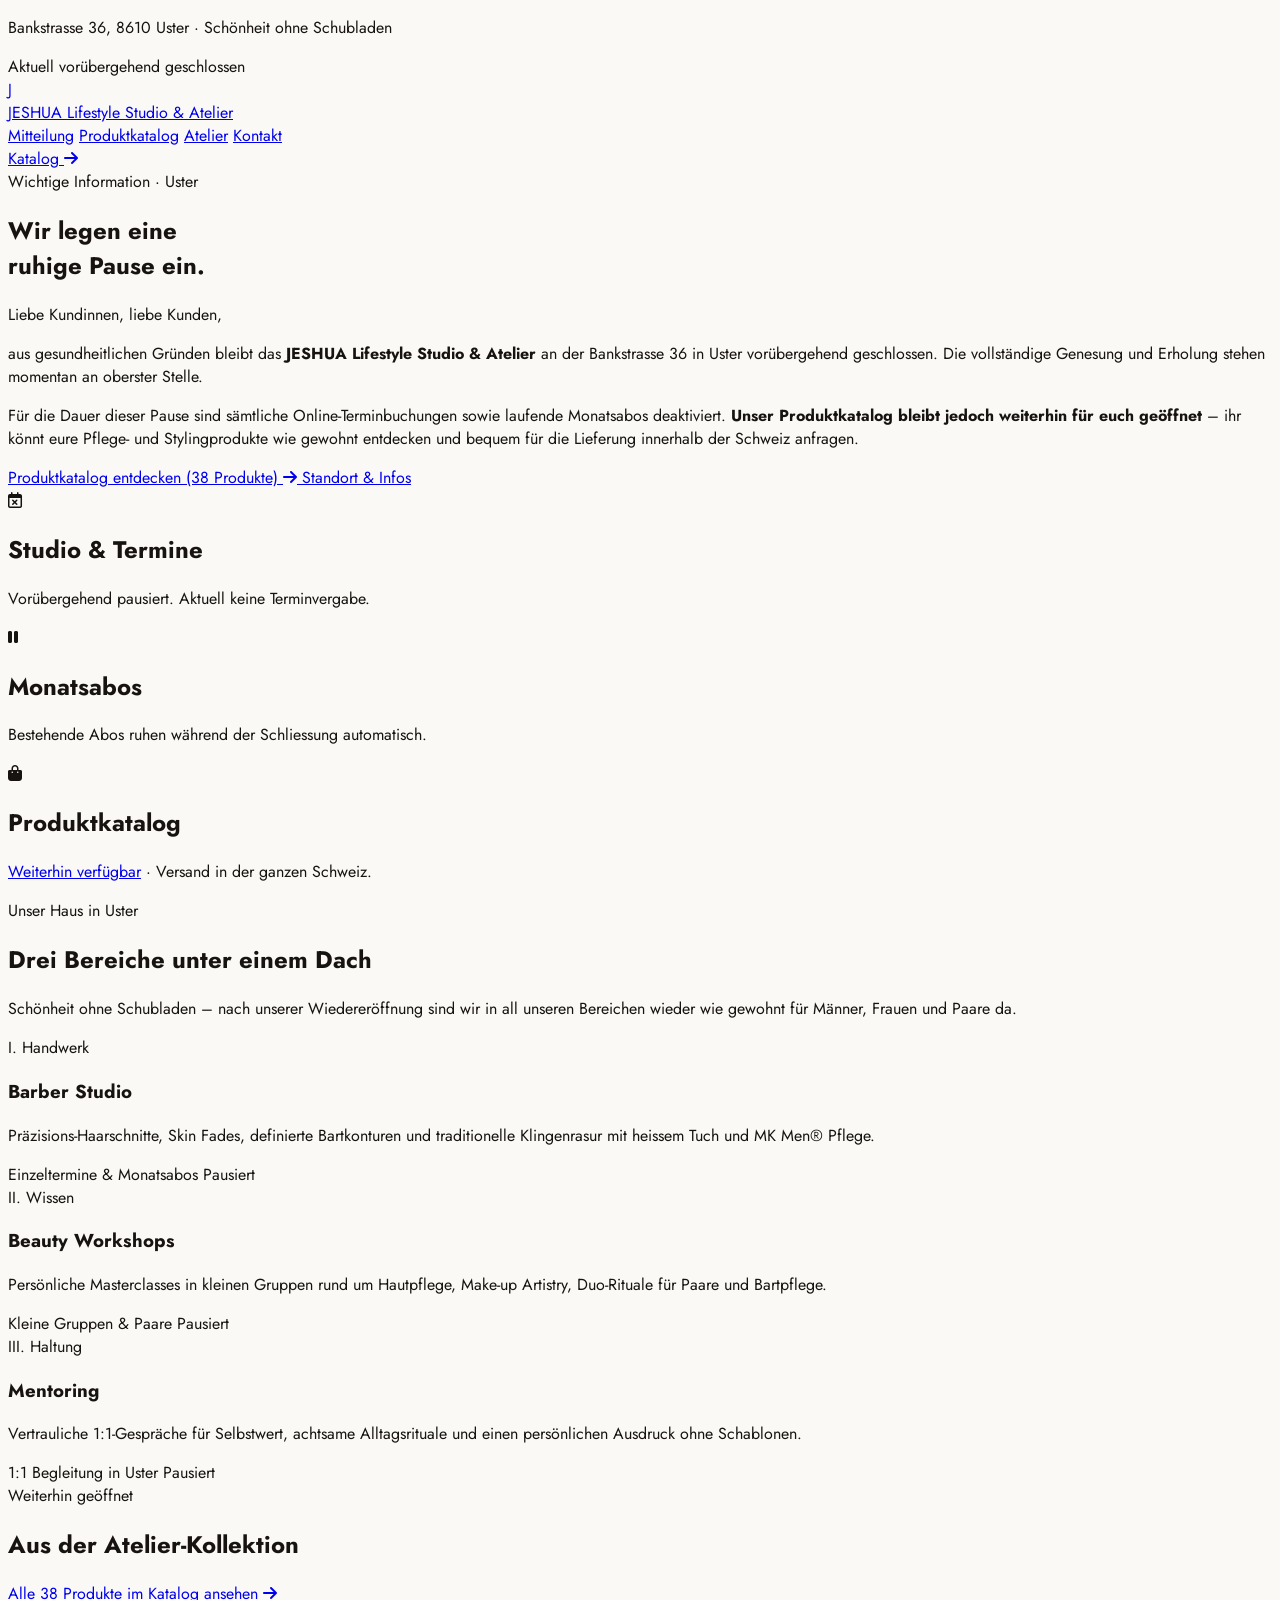
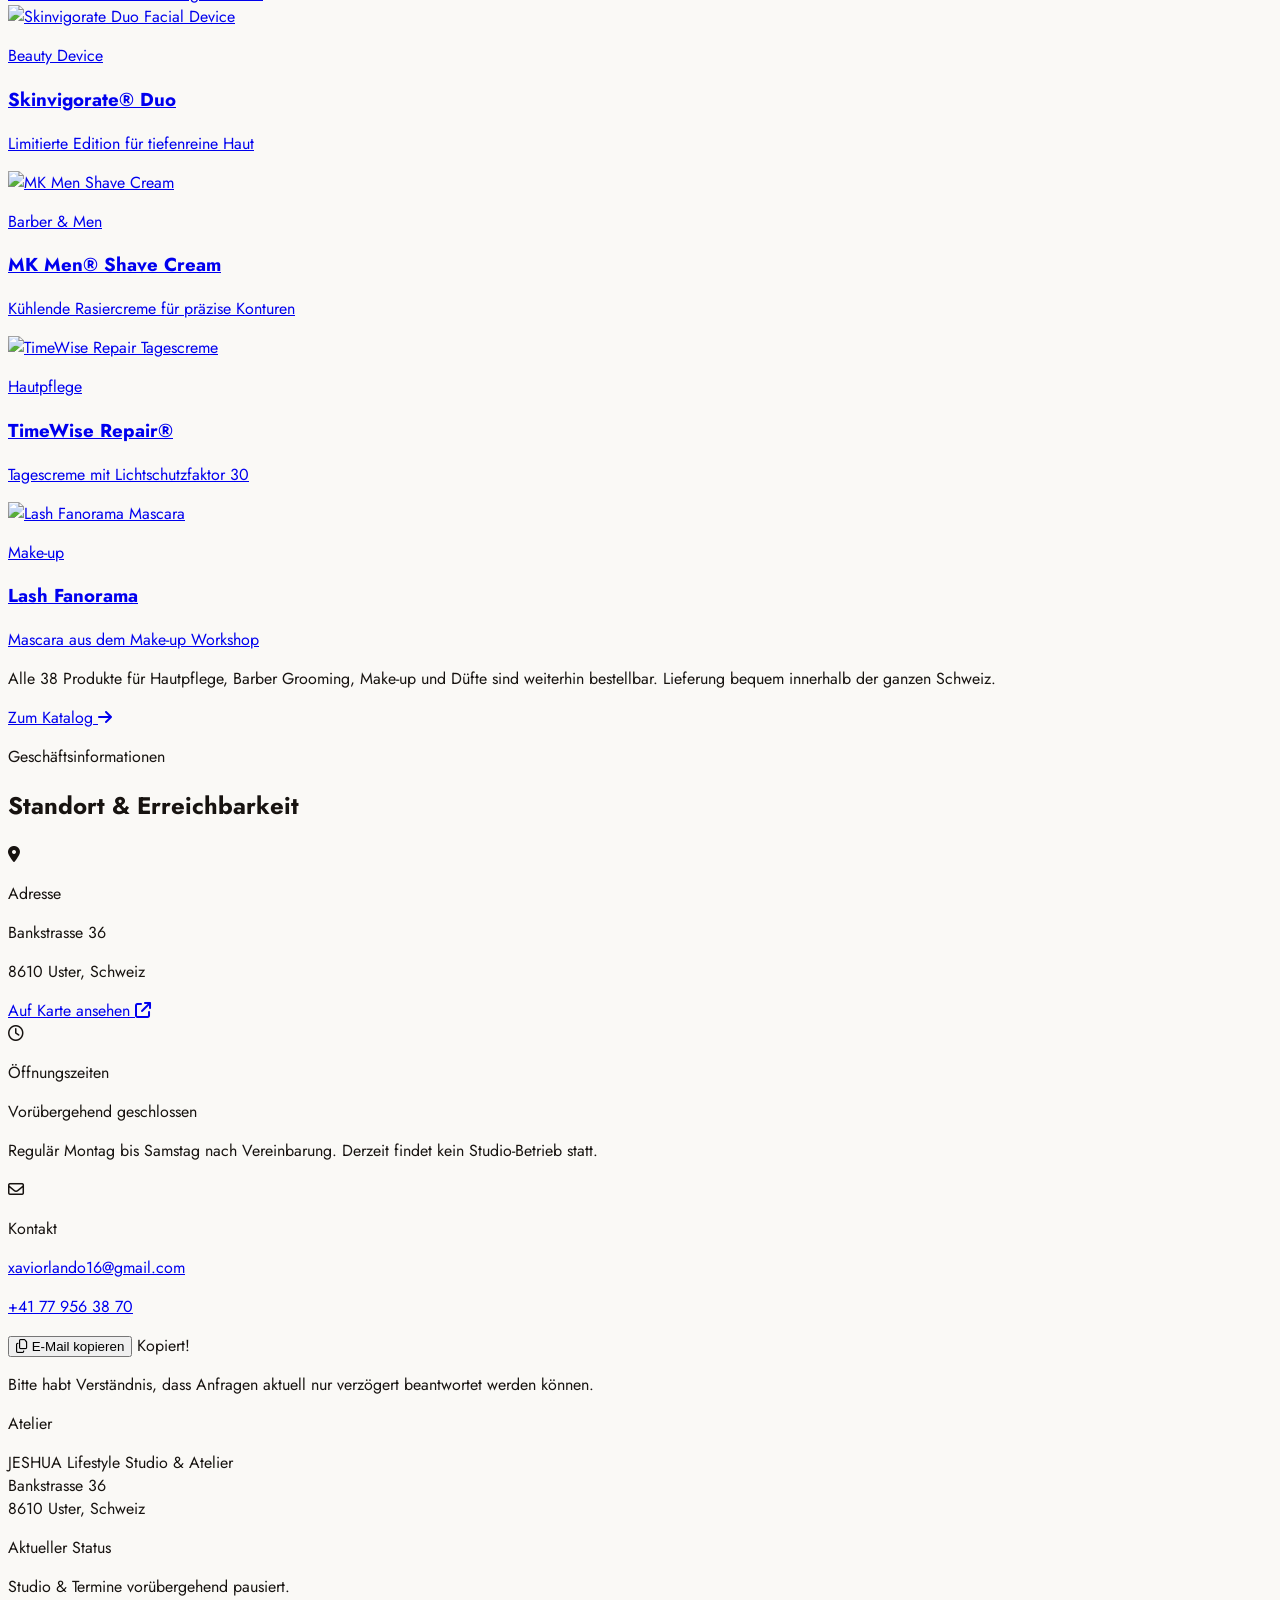
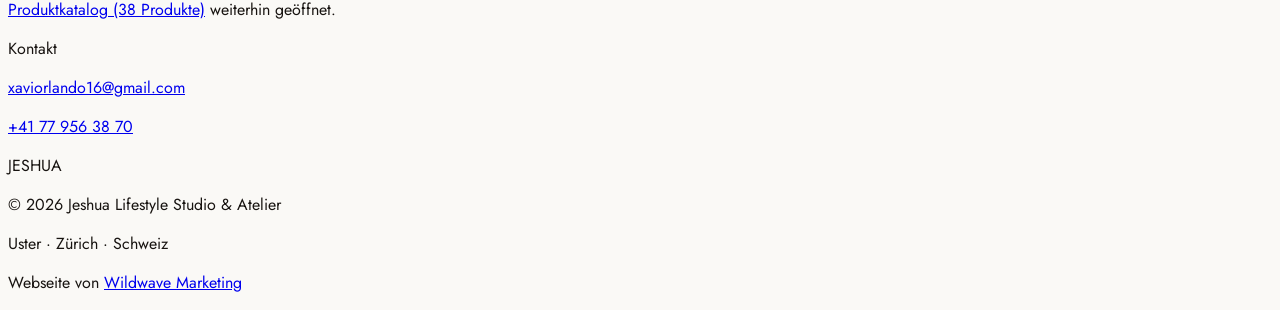
==== commit ca1eedce: "Pausen-Landingpage als einzige Startseite einbinden Solange das JESHUA Atelier aus gesundheitlichen " ====
--- a/barber.html
+++ b/barber.html
@@ -3,469 +3,18 @@
 <head>
   <meta charset="UTF-8">
   <meta name="viewport" content="width=device-width, initial-scale=1.0">
-  <title>Barber Studio Uster · Cuts, Fades & Monatsabos | JESHUA Atelier</title>
-  <meta name="description" content="Barber Studio im Jeshua Atelier Uster: Classic Haircut, Skin Fade, Beard Sculpting, The Royal Treatment und Monatsabos ab CHF 62. Jetzt Termin online oder per WhatsApp buchen.">
-
-  <!-- Payhip Integration Script -->
-  <script type="text/javascript" src="https://payhip.com/payhip.js"></script>
-
-  <!-- Favicon -->
-  <link rel="icon" type="image/jpeg" href="https://res.cloudinary.com/dnrvauviq/image/upload/v1792857060/WhatsApp_Image_2026-10-24_at_16.20.46_rfdtwx.jpg">
-
-  <!-- Tailwind CSS CDN -->
-  <script src="https://cdn.tailwindcss.com"></script>
-
-  <!-- Font Awesome 6 Pro Icons -->
-  <link rel="stylesheet" href="https://cdnjs.cloudflare.com/ajax/libs/font-awesome/6.5.1/css/all.min.css">
-
-  <!-- Schriften: Cormorant Garamond (Display) und Jost (Text) -->
-  <link rel="preconnect" href="https://fonts.googleapis.com">
-  <link rel="preconnect" href="https://fonts.gstatic.com" crossorigin>
-  <link href="https://fonts.googleapis.com/css2?family=Cormorant+Garamond:ital,wght@0,400;0,500;0,600;0,700;1,400&family=Jost:wght@300;400;500;600&display=swap" rel="stylesheet">
-
-  <script>
-    tailwind.config = {
-      theme: {
-        extend: {
-          colors: {
-            stone: {
-              300: '#E2DED7',
-              400: '#C9C2B8',
-              500: '#9A9288',
-              600: '#78706A',
-              700: '#5A5248',
-              800: '#3A342D',
-              900: '#171310',
-            },
-            atelier: {
-              black: '#FFFFFF',
-              lacquer: '#F5F3EF',
-              surface: '#F5F3EF',
-              card: '#F5F3EF',
-              gold: '#C9A227',
-              goldLight: '#7A5F14',
-              goldDeep: '#7A5F14',
-              ink: '#171310',
-              inkSoft: '#5A5248',
-              crimson: '#8A5A2B',
-              crimsonLight: '#A97339',
-              border: 'rgba(23, 19, 16, 0.10)',
-              borderGold: 'rgba(201, 162, 39, 0.38)',
-            }
-          },
-          fontFamily: {
-            sans: ['Jost', 'sans-serif'],
-            serif: ['Cormorant Garamond', 'serif'],
-          }
-        }
-      }
-    }
-  </script>
-
-  <!-- Gemeinsame Atelier-Styles -->
-  <link rel="stylesheet" href="assets/styles.css?v=ab91bb9">
+  <title>Barber Studio · vorübergehend pausiert | JESHUA Atelier Uster</title>
+  <meta name="robots" content="noindex, follow">
+  <link rel="canonical" href="https://jeshua-coiffeur.ch/">
+  <meta http-equiv="refresh" content="0; url=/">
+  <script>location.replace('/');</script>
+  <style>
+    body { margin: 0; min-height: 100vh; display: flex; align-items: center; justify-content: center;
+           background: #FAF9F6; color: #171310; font-family: 'Jost', system-ui, sans-serif; text-align: center; padding: 24px; }
+    a { color: #856614; }
+  </style>
 </head>
-<body  class="min-h-svh flex flex-col">
-
-    <div  class="utility">
-    <div  class="wrap">
-      <p  class="small">Bankstrasse 36, 8610 Uster · Schönheit ohne Schubladen</p>
-      <p  class="small"><a href="tel:+41779563870">+41 77 956 38 70</a> · Mo bis Sa nach Vereinbarung</p>
-    </div>
-  </div>
-
-  <header  class="site-header" id="mainNav">
-    <div  class="wrap">
-      <a href="index.html"  class="wordmark" aria-label="Jeshua Atelier, zur Startseite">
-        <img src="https://res.cloudinary.com/dnrvauviq/image/upload/v1792857060/WhatsApp_Image_2026-10-24_at_16.20.46_rfdtwx.jpg" onerror="this.onerror=null; this.src='jeshua_logo.jpg'" alt="">
-        <span>JESHUA</span>
-      </a>
-
-      <nav  class="nav-links" aria-label="Hauptnavigation">
-          <a href="index.html">Atelier</a>
-          <a href="barber.html" aria-current="page">Barber Studio</a>
-          <a href="workshops.html">Workshops</a>
-          <a href="mentoring.html">Mentoring</a>
-          <a href="katalog.html">Katalog</a>
-      </nav>
-
-      <div  class="nav-actions">
-        <a href="termin.html"  class="btn btn-gold">Termin buchen</a>
-        <button  class="menu-toggle" type="button" onclick="toggleMobileMenu()" aria-expanded="false" aria-controls="mobileMenu" id="menuToggle">Menü</button>
-      </div>
-    </div>
-
-    <div id="mobileMenu"  class="hidden">
-        <a href="index.html">Atelier</a>
-        <a href="barber.html" aria-current="page">Barber Studio</a>
-        <a href="workshops.html">Workshops</a>
-        <a href="mentoring.html">Mentoring</a>
-        <a href="katalog.html">Katalog</a>
-        <a href="termin.html">Termin buchen</a>
-        <a href="https://wa.me/41779563870?text=Hallo%20Jeshua%20Atelier%2C%20ich%20habe%20eine%20Anfrage..." target="_blank" rel="noopener">WhatsApp schreiben</a>
-    </div>
-  </header>
-
-  <!-- HAUPTINHALT -->
-    <main class="flex-grow">
-
-    <section class="section">
-      <div class="wrap">
-        <div class="grid gap-10 lg:gap-16 lg:grid-cols-12 items-end">
-          <div class="lg:col-span-6">
-            <h1 class="display-1" data-rise style="font-size:clamp(40px,6.4vw,104px)">Style mit<br>Meisterhand.</h1>
-            <p data-rise class="lede" style="margin-top:28px; --rise-delay:80ms">
-              Kein Schnellverfahren, sondern Präzision, Ruhe und das Gefühl, danach wirklich
-              gepflegt zu sein. Haarschnitt, Bart und Rasur am Barberstuhl in Uster.
-            </p>
-            <div style="margin-top:34px; display:flex; flex-wrap:wrap; align-items:center; gap:26px" data-rise>
-              <a href="https://koalendar.com/e/termin-buchung-jeshua" target="_blank" rel="noopener" class="btn btn-gold">Termin online buchen</a>
-              <a href="https://wa.me/41779563870?text=Hallo%20Jeshua%20Barber%2C%20ich%20m%C3%B6chte%20einen%20Termin%20anfragen..." target="_blank" rel="noopener" class="btn-quiet">WhatsApp</a>
-            </div>
-          </div>
-          <div class="lg:col-span-6 hero-media" data-rise style="--rise-delay:120ms">
-            <div class="media-portrait">
-              <img src="https://res.cloudinary.com/dtzpydtdg/image/upload/v1781210387/IMG-20260516-WA0008_kgpyqq.jpg" onerror="this.onerror=null; this.src='jeshua_gallery/barber_client_06.jpg'" alt="Kunde im Barberstuhl beim Hot-Towel-Ritual" loading="eager">
-            </div>
-          </div>
-        </div>
-      </div>
-    </section>
-
-    <section class="section field">
-      <div class="wrap">
-        <div class="grid gap-8 lg:grid-cols-12">
-          <div class="lg:col-span-4">
-            <h2 data-rise class="display-2">Einzelservices</h2>
-            <p class="body" style="margin-top:18px">
-              Jeder Termin beginnt mit einem kurzen Gespräch über Haarstruktur, Wuchsrichtung und
-              das, was du im Alltag selbst stylen kannst.
-            </p>
-          </div>
-
-          <ul class="row-list lg:col-span-8">
-            <li>
-              <div class="price-row">
-                <h3 data-rise class="display-3">Classic Haircut &amp; Styling</h3>
-                <span class="price">CHF 55</span>
-              </div>
-              <p class="body" style="margin-top:10px">
-                Typberatung, Haarwäsche mit Kopfmassage, Scherenschnitt oder Übergang, Föhnen und Finish.
-              </p>
-              <a href="https://koalendar.com/e/termin-buchung-jeshua" target="_blank" rel="noopener" class="btn-quiet" style="margin-top:12px; display:inline-block">Diesen Termin buchen</a>
-            </li>
-            <li>
-              <div class="price-row">
-                <h3 data-rise class="display-3">Skin Fade &amp; Beard Sculpting</h3>
-                <span class="price">CHF 85</span>
-              </div>
-              <p class="body" style="margin-top:10px">
-                Messerscharfer Fade bis auf die Haut, Bartkontur mit dem Rasiermesser und heisses Tuch.
-              </p>
-              <a href="https://koalendar.com/e/termin-buchung-jeshua" target="_blank" rel="noopener" class="btn-quiet" style="margin-top:12px; display:inline-block">Diesen Termin buchen</a>
-            </li>
-            <li>
-              <div class="price-row">
-                <h3 data-rise class="display-3">The Royal Treatment</h3>
-                <span class="price">CHF 120</span>
-              </div>
-              <p class="body" style="margin-top:10px">
-                Haarschnitt, Bartrasur mit heissen Tüchern, klärende Gesichtsreinigung von MK Men®,
-                Feuchtigkeitspflege und ein Drink.
-              </p>
-              <a href="https://koalendar.com/e/termin-buchung-jeshua" target="_blank" rel="noopener" class="btn-quiet" style="margin-top:12px; display:inline-block">Diesen Termin buchen</a>
-            </li>
-          </ul>
-        </div>
-      </div>
-    </section>
-
-    <section class="section">
-      <div class="wrap">
-        <div class="grid gap-8 lg:grid-cols-12 items-end">
-          <div class="lg:col-span-8">
-            <h2 data-rise class="display-2">Monatsabos</h2>
-            <p class="body" style="margin-top:18px">
-              Immer gepflegt, mit voller Kostenkontrolle. Monatlich kündbar, Termine flexibel über
-              Koalendar oder WhatsApp. Die Buchung läuft sicher über Payhip.
-            </p>
-          </div>
-          <div class="lg:col-span-4" style="display:flex; gap:10px; flex-wrap:wrap">
-            <button type="button" class="abo-filter-btn btn btn-gold" onclick="filterAbos('all', this)">Alle acht</button>
-            <button type="button" class="abo-filter-btn btn btn-outline" onclick="filterAbos('2', this)">2 Besuche</button>
-            <button type="button" class="abo-filter-btn btn btn-outline" onclick="filterAbos('4', this)">4 Besuche</button>
-          </div>
-        </div>
-
-        <div id="aboGrid" class="grid grid-cols-1 md:grid-cols-2 lg:grid-cols-4 gap-6" style="margin-top:44px">
-          <article class="abo-plan-card card" data-frequency="2" style="display:flex; flex-direction:column; justify-content:space-between">
-            <div>
-              <p class="small">2 Besuche im Monat</p>
-              <h3 data-rise class="display-3" style="margin-top:6px">Fade Abo</h3>
-              <p class="price" style="margin-top:16px">CHF 85</p>
-              <p class="small">pro Monat, CHF 42.50 pro Besuch</p>
-              <ul class="plain-list" style="margin-top:14px">
-                <li>Zwei Fade-Schnitte mit Konturenrasur</li>
-                <li>Haarwäsche und Matt-Wax-Finish</li>
-                <li>Bevorzugte Termine über Koalendar</li>
-              </ul>
-            </div>
-            <a href="https://payhip.com/order?link=cDnlJ" target="_blank" rel="noopener" class="btn btn-ink" style="width:100%;margin-top:20px">Abo buchen</a>
-          </article>
-
-          <article class="abo-plan-card card" data-frequency="4" style="display:flex; flex-direction:column; justify-content:space-between">
-            <div>
-              <p class="small">4 Besuche im Monat</p>
-              <h3 data-rise class="display-3" style="margin-top:6px">Fade Abo</h3>
-              <p class="price" style="margin-top:16px">CHF 169</p>
-              <p class="small">pro Monat, CHF 42.25 pro Besuch</p>
-              <ul class="plain-list" style="margin-top:14px">
-                <li>Wöchentlicher Skin Fade Schnitt</li>
-                <li>Kanten jede Woche mit dem Rasiermesser</li>
-                <li>VIP-Buchung am Wochenende</li>
-              </ul>
-            </div>
-            <a href="https://payhip.com/order?link=9hdjM" target="_blank" rel="noopener" class="btn btn-ink" style="width:100%;margin-top:20px">Abo buchen</a>
-          </article>
-
-          <article class="abo-plan-card card" data-frequency="2" style="display:flex; flex-direction:column; justify-content:space-between">
-            <div>
-              <p class="small">2 Besuche im Monat</p>
-              <h3 data-rise class="display-3" style="margin-top:6px">Haare &amp; Bart</h3>
-              <p class="price" style="margin-top:16px">CHF 139</p>
-              <p class="small">pro Monat, CHF 69.50 pro Session</p>
-              <ul class="plain-list" style="margin-top:14px">
-                <li>Kompletter Haarschnitt nach Wahl</li>
-                <li>Barttrimmen und Messerkontur</li>
-                <li>Hot Towel und nährendes Bartöl</li>
-              </ul>
-            </div>
-            <a href="https://payhip.com/order?link=U2cSQ" target="_blank" rel="noopener" class="btn btn-ink" style="width:100%;margin-top:20px">Abo buchen</a>
-          </article>
-
-          <article class="abo-plan-card card" data-frequency="4" style="display:flex; flex-direction:column; justify-content:space-between">
-            <div>
-              <p class="small">4 Besuche im Monat</p>
-              <h3 data-rise class="display-3" style="margin-top:6px">Haare &amp; Bart</h3>
-              <p class="price" style="margin-top:16px">CHF 277</p>
-              <p class="small">pro Monat, CHF 69.25 pro Session</p>
-              <ul class="plain-list" style="margin-top:14px">
-                <li>Wöchentlich Haarschnitt und Bartform</li>
-                <li>Rasiermesser-Ritual jede Woche</li>
-                <li>10 Prozent auf Stylingprodukte</li>
-              </ul>
-            </div>
-            <a href="https://payhip.com/order?link=kRBa9" target="_blank" rel="noopener" class="btn btn-ink" style="width:100%;margin-top:20px">Abo buchen</a>
-          </article>
-
-          <article class="abo-plan-card card" data-frequency="2" style="display:flex; flex-direction:column; justify-content:space-between">
-            <div>
-              <p class="small">2 Besuche im Monat</p>
-              <h3 data-rise class="display-3" style="margin-top:6px">Maschinenschnitt</h3>
-              <p class="price" style="margin-top:16px">CHF 62</p>
-              <p class="small">pro Monat, CHF 31.00 pro Besuch</p>
-              <ul class="plain-list" style="margin-top:14px">
-                <li>Maschinenschnitt auf Wunschlänge</li>
-                <li>Nackenausrasur und Konturen</li>
-                <li>Haarwasser und Styling</li>
-              </ul>
-            </div>
-            <a href="https://payhip.com/order?link=Q8VOT" target="_blank" rel="noopener" class="btn btn-ink" style="width:100%;margin-top:20px">Abo buchen</a>
-          </article>
-
-          <article class="abo-plan-card card" data-frequency="4" style="display:flex; flex-direction:column; justify-content:space-between">
-            <div>
-              <p class="small">4 Besuche im Monat</p>
-              <h3 data-rise class="display-3" style="margin-top:6px">Maschinenschnitt</h3>
-              <p class="price" style="margin-top:16px">CHF 122</p>
-              <p class="small">pro Monat, CHF 30.50 pro Besuch</p>
-              <ul class="plain-list" style="margin-top:14px">
-                <li>Wöchentlicher Maschinenschnitt</li>
-                <li>Feinschliff an Nacken und Konturen</li>
-                <li>Haarwäsche vor und nach dem Schnitt</li>
-              </ul>
-            </div>
-            <a href="https://payhip.com/order?link=bsrXL" target="_blank" rel="noopener" class="btn btn-ink" style="width:100%;margin-top:20px">Abo buchen</a>
-          </article>
-
-          <article class="abo-plan-card card" data-frequency="2" style="display:flex; flex-direction:column; justify-content:space-between">
-            <div>
-              <p class="small">2 Besuche im Monat</p>
-              <h3 data-rise class="display-3" style="margin-top:6px">Fade &amp; Wellness</h3>
-              <p class="price" style="margin-top:16px">CHF 126</p>
-              <p class="small">pro Monat, CHF 63.00 pro Session</p>
-              <ul class="plain-list" style="margin-top:14px">
-                <li>Skin Fade oder klassischer Schnitt</li>
-                <li>Hot Towel und Gesichtsreinigung</li>
-                <li>Gesichtsfluid und Nackenmassage</li>
-              </ul>
-            </div>
-            <a href="https://payhip.com/order?link=LX12E" target="_blank" rel="noopener" class="btn btn-ink" style="width:100%;margin-top:20px">Abo buchen</a>
-          </article>
-
-          <article class="abo-plan-card card" data-frequency="4" style="display:flex; flex-direction:column; justify-content:space-between">
-            <div>
-              <p class="small">4 Besuche im Monat</p>
-              <h3 data-rise class="display-3" style="margin-top:6px">Fade &amp; Wellness</h3>
-              <p class="price" style="margin-top:16px">CHF 249</p>
-              <p class="small">pro Monat, CHF 62.25 pro Session</p>
-              <ul class="plain-list" style="margin-top:14px">
-                <li>Wöchentlich Fade und Wellness</li>
-                <li>Hot Towels, Gesichtspflege und Massage</li>
-                <li>15 Prozent auf Atelier-Produkte</li>
-              </ul>
-            </div>
-            <a href="https://payhip.com/order?link=cNxWQ" target="_blank" rel="noopener" class="btn btn-ink" style="width:100%;margin-top:20px">Abo buchen</a>
-          </article>
-        </div>
-
-        <p class="body" style="margin-top:32px; max-width:64ch">
-          Monatlich kündbar, jederzeit mit einem Klick pausierbar. Keine Mindestlaufzeit,
-          Zahlung über Payhip, Termine über Koalendar oder WhatsApp.
-        </p>
-      </div>
-    </section>
-
-    <section class="section field" id="barber-gallery">
-      <div class="wrap">
-        <div class="grid gap-8 lg:grid-cols-12 items-end">
-          <div class="lg:col-span-7">
-            <h2 data-rise class="display-2">Kunden-Galerie</h2>
-            <p class="body" style="margin-top:18px">
-              Echte Arbeiten vom Barberstuhl in Uster: Skin Fades, scharfe Bartkonturen und
-              individuelle Schnitte. Ein Foto öffnet die grosse Ansicht mit Buchungsoption.
-            </p>
-          </div>
-        </div>
-
-        <div class="grid grid-cols-2 md:grid-cols-3 lg:grid-cols-5 gap-4" style="margin-top:40px">
-          <figure class="tile" onclick="openGalleryModal('https://res.cloudinary.com/dtzpydtdg/image/upload/v1781210387/IMG-20260606-WA0002_ksp3zm.jpg', 'jeshua_gallery/barber_client_01.jpg', 'Taper Fade &amp; Textured Crop', 'Fade &amp; Texture')">
-            <div class="media-portrait"><img src="https://res.cloudinary.com/dtzpydtdg/image/upload/v1781210387/IMG-20260606-WA0002_ksp3zm.jpg" onerror="this.onerror=null; this.src='jeshua_gallery/barber_client_01.jpg'" alt="Taper Fade mit strukturiertem Deckhaar" loading="lazy"></div>
-            <figcaption><b>Taper Fade</b>Fade &amp; Texture</figcaption>
-          </figure>
-          <figure class="tile" onclick="openGalleryModal('https://res.cloudinary.com/dtzpydtdg/image/upload/v1781210387/IMG-20260606-WA0003_iebsif.jpg', 'jeshua_gallery/barber_client_02.jpg', 'Precision Scissor Cut &amp; Styling', 'Classic Style')">
-            <div class="media-portrait"><img src="https://res.cloudinary.com/dtzpydtdg/image/upload/v1781210387/IMG-20260606-WA0003_iebsif.jpg" onerror="this.onerror=null; this.src='jeshua_gallery/barber_client_02.jpg'" alt="Scherenschnitt mit klassischem Styling" loading="lazy"></div>
-            <figcaption><b>Scissor Cut</b>Classic Style</figcaption>
-          </figure>
-          <figure class="tile" onclick="openGalleryModal('https://res.cloudinary.com/dtzpydtdg/image/upload/v1781210387/IMG-20260516-WA0018_itnvga.jpg', 'jeshua_gallery/barber_client_03.jpg', 'Clean Skin Fade &amp; Razor Finish', 'Skin Fade')">
-            <div class="media-portrait"><img src="https://res.cloudinary.com/dtzpydtdg/image/upload/v1781210387/IMG-20260516-WA0018_itnvga.jpg" onerror="this.onerror=null; this.src='jeshua_gallery/barber_client_03.jpg'" alt="Skin Fade mit Rasiermesser-Finish" loading="lazy"></div>
-            <figcaption><b>Skin Fade</b>Razor Finish</figcaption>
-          </figure>
-          <figure class="tile" onclick="openGalleryModal('https://res.cloudinary.com/dtzpydtdg/image/upload/v1781210387/IMG-20260516-WA0021_o7gd7t.jpg', 'jeshua_gallery/barber_client_04.jpg', 'Beard Sculpting &amp; Defined Lines', 'Beard Craft')">
-            <div class="media-portrait"><img src="https://res.cloudinary.com/dtzpydtdg/image/upload/v1781210387/IMG-20260516-WA0021_o7gd7t.jpg" onerror="this.onerror=null; this.src='jeshua_gallery/barber_client_04.jpg'" alt="Bartformung mit definierten Konturen" loading="lazy"></div>
-            <figcaption><b>Beard Craft</b>Definierte Linien</figcaption>
-          </figure>
-          <figure class="tile" onclick="openGalleryModal('https://res.cloudinary.com/dtzpydtdg/image/upload/v1781210387/IMG-20260516-WA0013_wprpwu.jpg', 'jeshua_gallery/barber_client_05.jpg', 'Low Drop Fade &amp; Modern Top', 'Drop Fade')">
-            <div class="media-portrait"><img src="https://res.cloudinary.com/dtzpydtdg/image/upload/v1781210387/IMG-20260516-WA0013_wprpwu.jpg" onerror="this.onerror=null; this.src='jeshua_gallery/barber_client_05.jpg'" alt="Low Drop Fade mit modernem Deckhaar" loading="lazy"></div>
-            <figcaption><b>Drop Fade</b>Modern Top</figcaption>
-          </figure>
-          <figure class="tile" onclick="openGalleryModal('https://res.cloudinary.com/dtzpydtdg/image/upload/v1781210387/IMG-20260516-WA0008_kgpyqq.jpg', 'jeshua_gallery/barber_client_06.jpg', 'Hot Towel Ritual &amp; Full Grooming', 'Full Ritual')">
-            <div class="media-portrait"><img src="https://res.cloudinary.com/dtzpydtdg/image/upload/v1781210387/IMG-20260516-WA0008_kgpyqq.jpg" onerror="this.onerror=null; this.src='jeshua_gallery/barber_client_06.jpg'" alt="Hot Towel Ritual mit Full Grooming" loading="lazy"></div>
-            <figcaption><b>Full Ritual</b>Hot Towel</figcaption>
-          </figure>
-          <figure class="tile" onclick="openGalleryModal('https://res.cloudinary.com/dtzpydtdg/image/upload/v1781210388/IMG-20260515-WA0004_kj3rfb.jpg', 'jeshua_gallery/barber_client_07.jpg', 'Mid Fade &amp; Natural Texture', 'Mid Fade')">
-            <div class="media-portrait"><img src="https://res.cloudinary.com/dtzpydtdg/image/upload/v1781210388/IMG-20260515-WA0004_kj3rfb.jpg" onerror="this.onerror=null; this.src='jeshua_gallery/barber_client_07.jpg'" alt="Mid Fade mit natürlicher Textur" loading="lazy"></div>
-            <figcaption><b>Mid Fade</b>Natural Texture</figcaption>
-          </figure>
-          <figure class="tile" onclick="openGalleryModal('https://res.cloudinary.com/dtzpydtdg/image/upload/v1781210388/IMG-20260425-WA0001_itytaa.jpg', 'jeshua_gallery/barber_client_08.jpg', 'Sharp Lineup &amp; Contour Beard', 'Lineup &amp; Beard')">
-            <div class="media-portrait"><img src="https://res.cloudinary.com/dtzpydtdg/image/upload/v1781210388/IMG-20260425-WA0001_itytaa.jpg" onerror="this.onerror=null; this.src='jeshua_gallery/barber_client_08.jpg'" alt="Scharfe Lineup mit Konturbart" loading="lazy"></div>
-            <figcaption><b>Lineup</b>Contour Beard</figcaption>
-          </figure>
-          <figure class="tile" onclick="openGalleryModal('https://res.cloudinary.com/dtzpydtdg/image/upload/v1781210388/IMG-20260412-WA0000_a3aiia.jpg', 'jeshua_gallery/barber_client_09.jpg', 'High Fade &amp; Clean Transitions', 'High Fade')">
-            <div class="media-portrait"><img src="https://res.cloudinary.com/dtzpydtdg/image/upload/v1781210388/IMG-20260412-WA0000_a3aiia.jpg" onerror="this.onerror=null; this.src='jeshua_gallery/barber_client_09.jpg'" alt="High Fade mit sauberen Übergängen" loading="lazy"></div>
-            <figcaption><b>High Fade</b>Clean Transitions</figcaption>
-          </figure>
-          <figure class="tile" onclick="openGalleryModal('https://res.cloudinary.com/dtzpydtdg/image/upload/v1781210388/IMG-20260328-WA0004_j43tqs.jpg', 'jeshua_gallery/barber_client_10.jpg', 'Signature Jeshua Atelier Cut', 'Signature Look')">
-            <div class="media-portrait"><img src="https://res.cloudinary.com/dtzpydtdg/image/upload/v1781210388/IMG-20260328-WA0004_j43tqs.jpg" onerror="this.onerror=null; this.src='jeshua_gallery/barber_client_10.jpg'" alt="Signature Schnitt aus dem Jeshua Atelier" loading="lazy"></div>
-            <figcaption><b>Signature</b>Atelier Cut</figcaption>
-          </figure>
-        </div>
-      </div>
-    </section>
-
-    <section class="section field-deep">
-      <div class="wrap">
-        <div class="grid gap-10 lg:grid-cols-12 items-end">
-          <div class="lg:col-span-7">
-            <h2 data-rise class="display-2">Dein Signature-Look</h2>
-            <p data-rise class="lede" style="margin-top:20px">
-              Sicher dir deinen Wunschtermin online oder schreib uns direkt. Für Stammkunden
-              halten wir die gleiche Zeit jede Woche frei.
-            </p>
-          </div>
-          <div class="lg:col-span-5" style="display:flex; flex-wrap:wrap; gap:14px">
-            <a href="https://koalendar.com/e/termin-buchung-jeshua" target="_blank" rel="noopener" class="btn btn-gold">Online buchen</a>
-            <a href="https://wa.me/41779563870?text=Hallo%20Jeshua%20Barber%2C%20ich%20m%C3%B6chte%20einen%20Termin%20anfragen..." target="_blank" rel="noopener" class="btn btn-ink">WhatsApp</a>
-          </div>
-        </div>
-      </div>
-    </section>
-
-  </main>
-
-    <footer  class="site-footer">
-    <div  class="wrap">
-      <div  class="grid grid-cols-1 md:grid-cols-4 gap-10">
-        <div>
-          <p  class="label" style="color:#B9B1A6">Atelier</p>
-          <p  class="small" style="color:#E9E4DC; margin-top:10px">Bankstrasse 36<br>8610 Uster, Schweiz</p>
-          <p  class="small" style="color:#E9E4DC; margin-top:14px"><a href="tel:+41779563870">+41 77 956 38 70</a></p>
-        </div>
-        <div>
-          <p  class="label" style="color:#B9B1A6">Bereiche</p>
-          <ul  class="plain-list" style="margin-top:8px">
-            <li><a href="barber.html">Barber Studio</a></li>
-            <li><a href="workshops.html">Beauty Workshops</a></li>
-            <li><a href="mentoring.html">Mentoring</a></li>
-            <li><a href="katalog.html">Katalog</a></li>
-          </ul>
-        </div>
-        <div>
-          <p  class="label" style="color:#B9B1A6">Termine</p>
-          <p  class="small" style="color:#E9E4DC; margin-top:10px">Montag bis Samstag<br>nach Vereinbarung<br>für Männer, Frauen und Paare</p>
-        </div>
-        <div>
-          <p  class="label" style="color:#B9B1A6">Kontakt</p>
-          <p  class="small" style="color:#E9E4DC; margin-top:10px"><a href="https://wa.me/41779563870?text=Hallo%20Jeshua%20Atelier%2C%20ich%20habe%20eine%20Anfrage..." target="_blank" rel="noopener">WhatsApp</a></p>
-          <p  class="small" style="color:#E9E4DC"><a href="mailto:xaviorlando16@gmail.com">xaviorlando16@gmail.com</a></p>
-          <p  class="small" style="color:#E9E4DC; margin-top:14px"><a href="termin.html">Termin anfragen</a></p>
-        </div>
-      </div>
-
-      <p  class="foot-name">JESHUA</p>
-
-      <div  class="flex flex-col sm:flex-row items-start sm:items-center justify-between gap-3" style="margin-top:24px">
-        <p  class="small" style="color:#9E968C">© 2026 Jeshua Lifestyle Studio &amp; Atelier</p>
-        <p  class="small" style="color:#9E968C">Uster · Zürich · Schweiz</p>
-        <p  class="small" style="color:#9E968C">Webseite von <a href="https://wildwave.ch/" target="_blank" rel="noopener noreferrer">Wildwave Marketing</a></p>
-      </div>
-    </div>
-  </footer>
-
-  <!-- FLOATING WHATSAPP BUTTON (Discreet, zero glow halo) -->
-  <a href="https://wa.me/41779563870?text=Hallo%20Jeshua%20Atelier%2C%20ich%20habe%20eine%20Anfrage..." target="_blank" rel="noopener"  class="btn btn-whatsapp" style="position:fixed;bottom:20px;right:20px;z-index:50;width:52px;height:52px;padding:0;font-size:20px" aria-label="WhatsApp schreiben"><i  class="fa-brands fa-whatsapp"></i></a>
-
-  <!-- GALLERY LIGHTBOX MODAL -->
-  <div id="galleryModal"  class="fixed inset-0 z-50 hidden items-center justify-center p-4" onclick="closeGalleryModal()">
-    <div  class="relative max-w-xl w-full flex flex-col items-center" onclick="event.stopPropagation()">
-      <button onclick="closeGalleryModal()"  class="absolute -top-12 right-0 w-9 h-9 hover: text-white flex items-center justify-center text-sm transition-colors" aria-label="Schliessen">
-        <i  class="fa-solid fa-xmark"></i>
-      </button>
-      <div  class="overflow-hidden max-h-[75vh] bg-black">
-        <img id="galleryModalImg" src="https://res.cloudinary.com/dtzpydtdg/image/upload/v1781210387/IMG-20260606-WA0002_ksp3zm.jpg" onerror="this.onerror=null; this.src='jeshua_gallery/barber_client_01.jpg'" alt="Kundenfoto"  class="max-h-[75vh] w-auto object-contain">
-      </div>
-      <div  class="mt-4 text-center space-y-1">
-        <span id="galleryModalTag"  style="font-size:15px;color:#C9A227;font-weight:500"></span>
-        <h3 id="galleryModalTitle"  class="font-serif text-xl text-white"></h3>
-        <a href="https://koalendar.com/e/termin-buchung-jeshua" target="_blank" rel="noopener noreferrer"  class="inline-flex items-center gap-2 btn-atelier-crimson px-5 py-2 font-semibold mt-2">
-          <i  class="fa-solid fa-calendar-check"></i> Diesen Style buchen
-        </a>
-      </div>
-    </div>
-  </div>
-
-  <!-- JAVASCRIPT APP LOGIC -->
-  <script src="assets/app.js"></script>
-
+<body>
+  <p>Das Barber Studio ist vorübergehend pausiert. <a href="/">Zur aktuellen Mitteilung</a></p>
 </body>
 </html>
